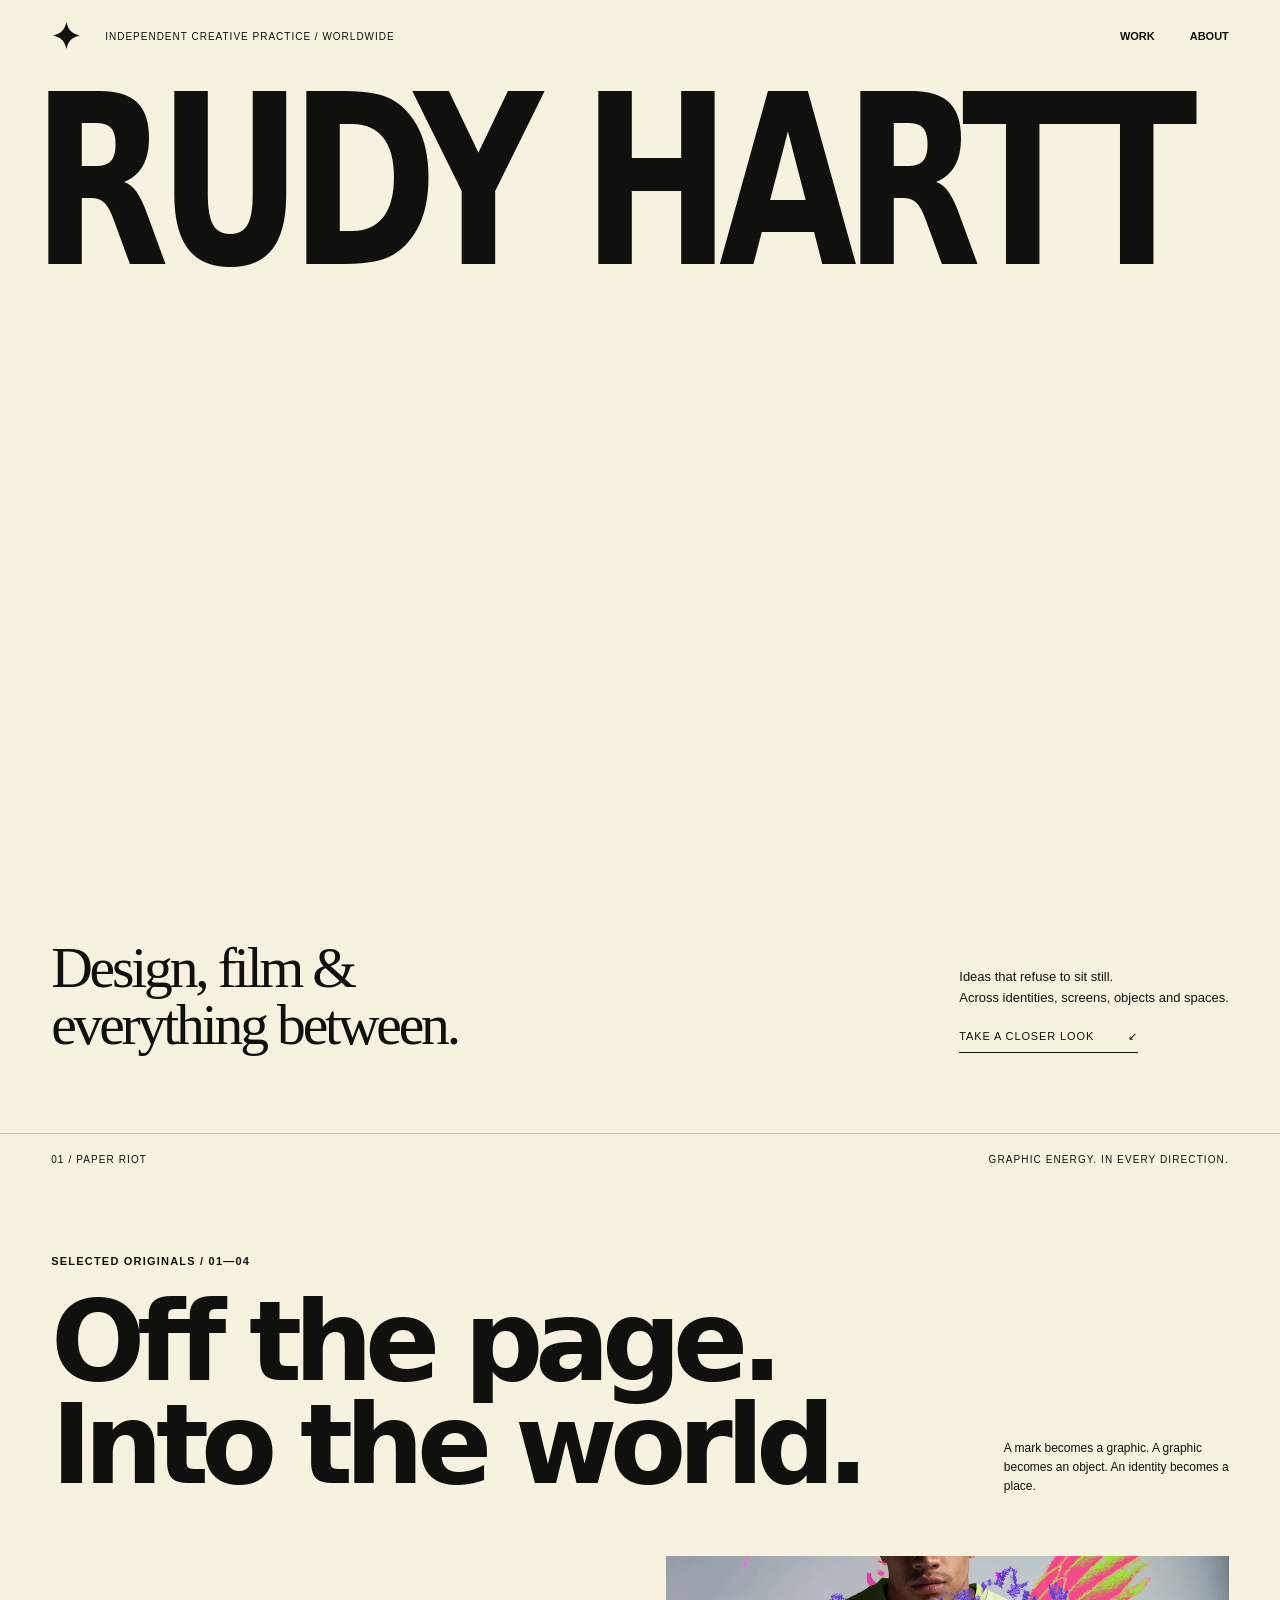
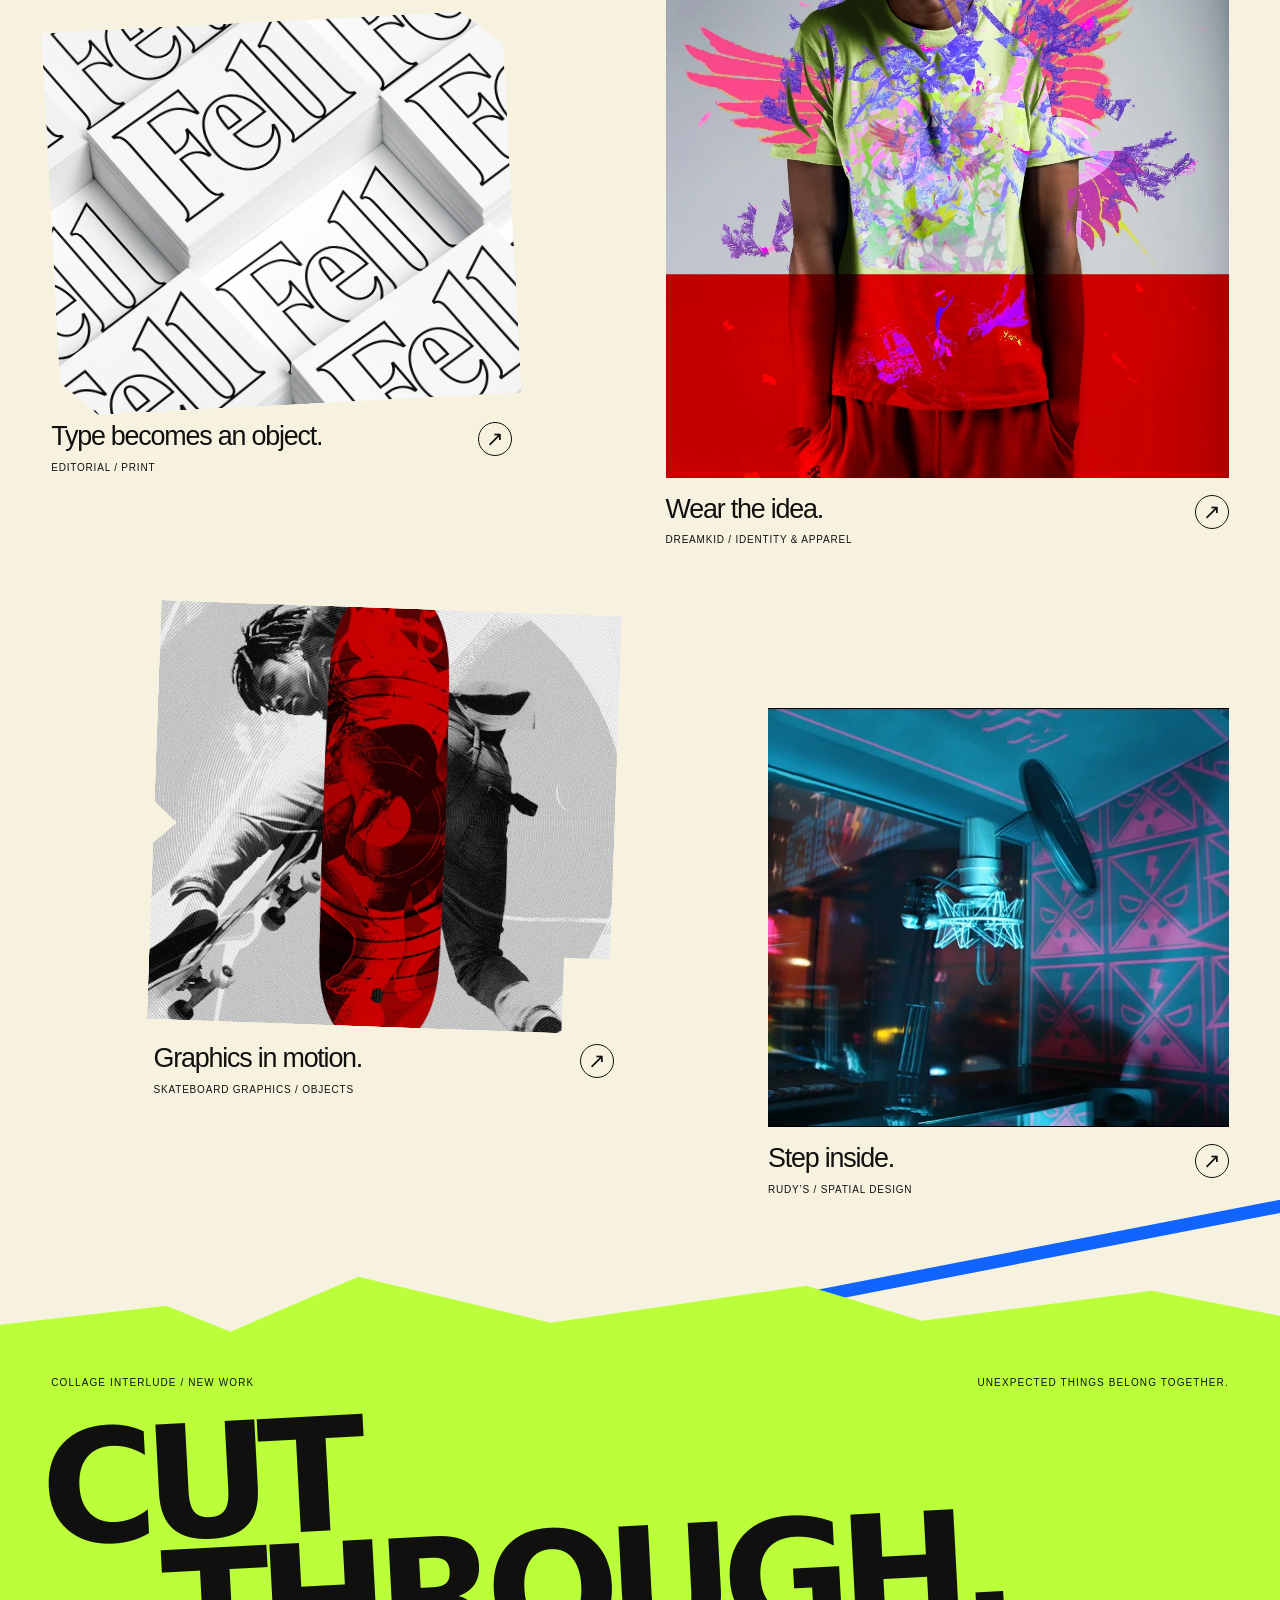
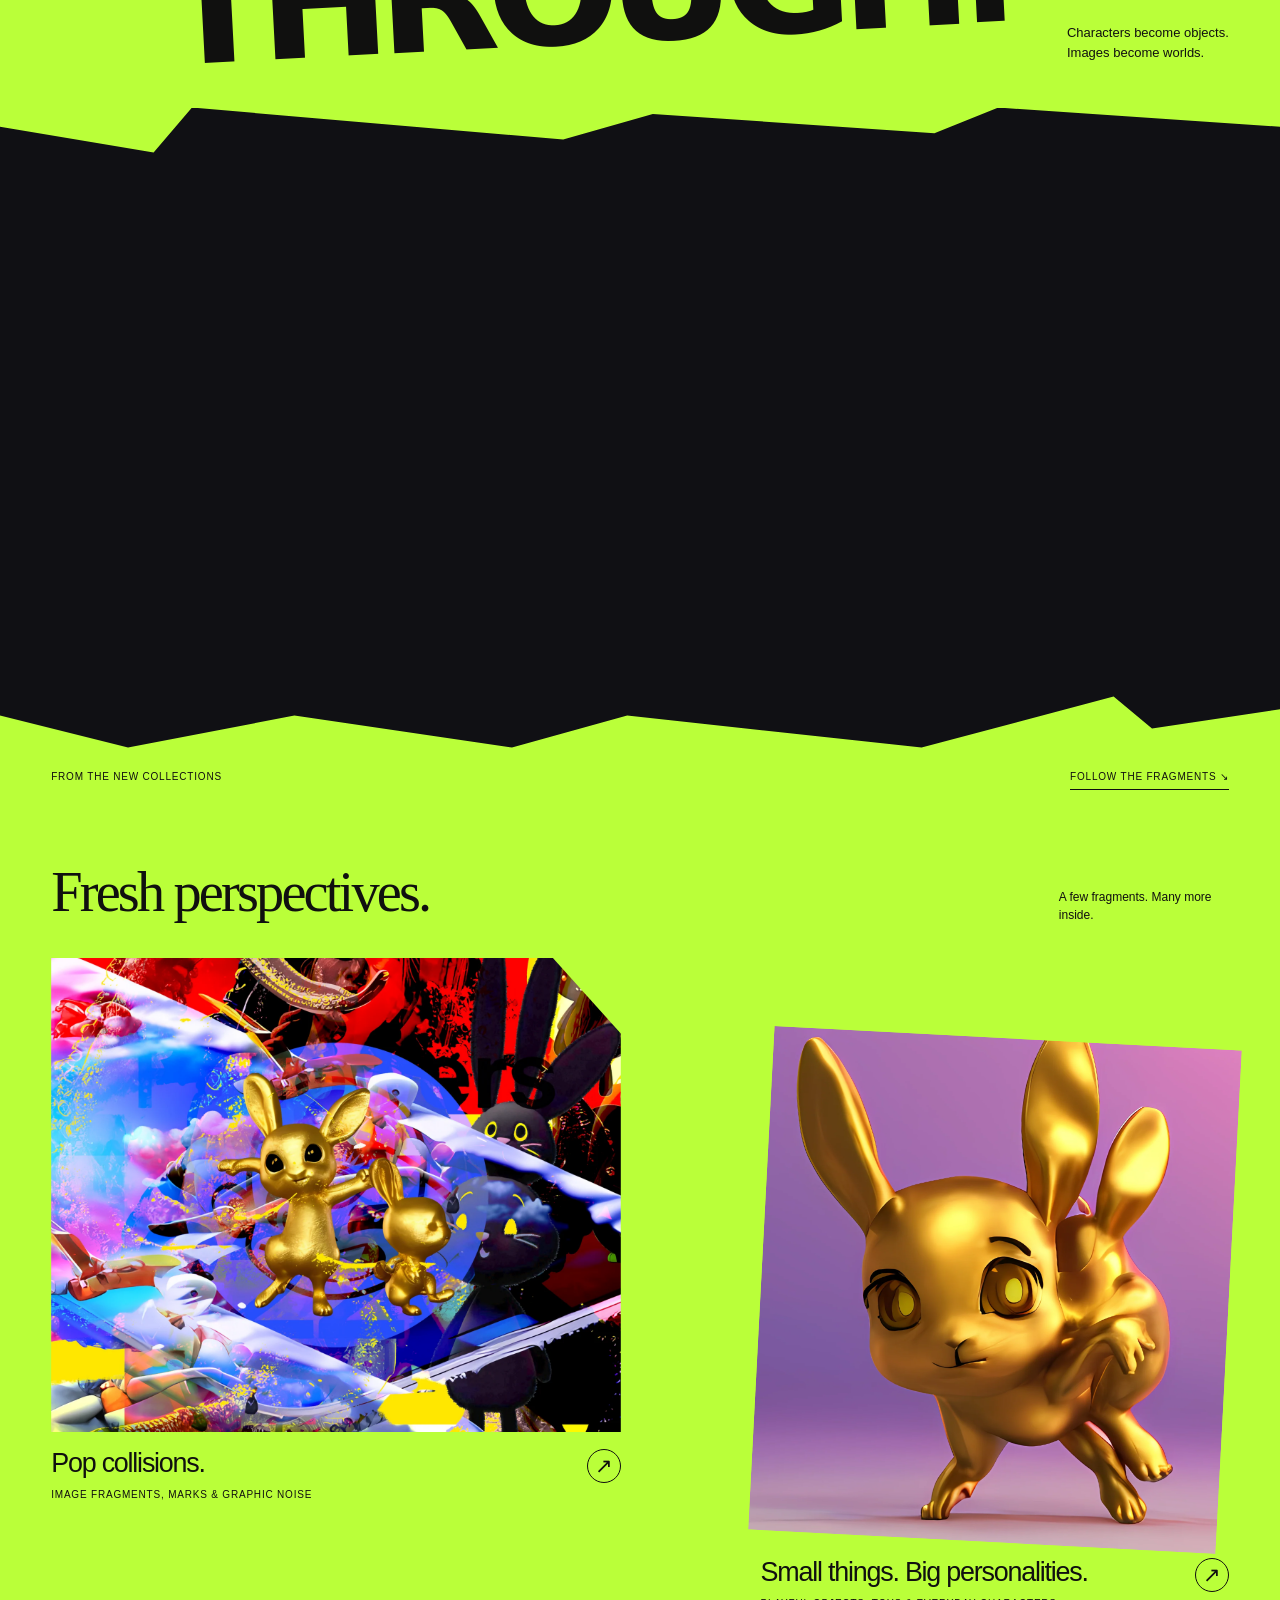
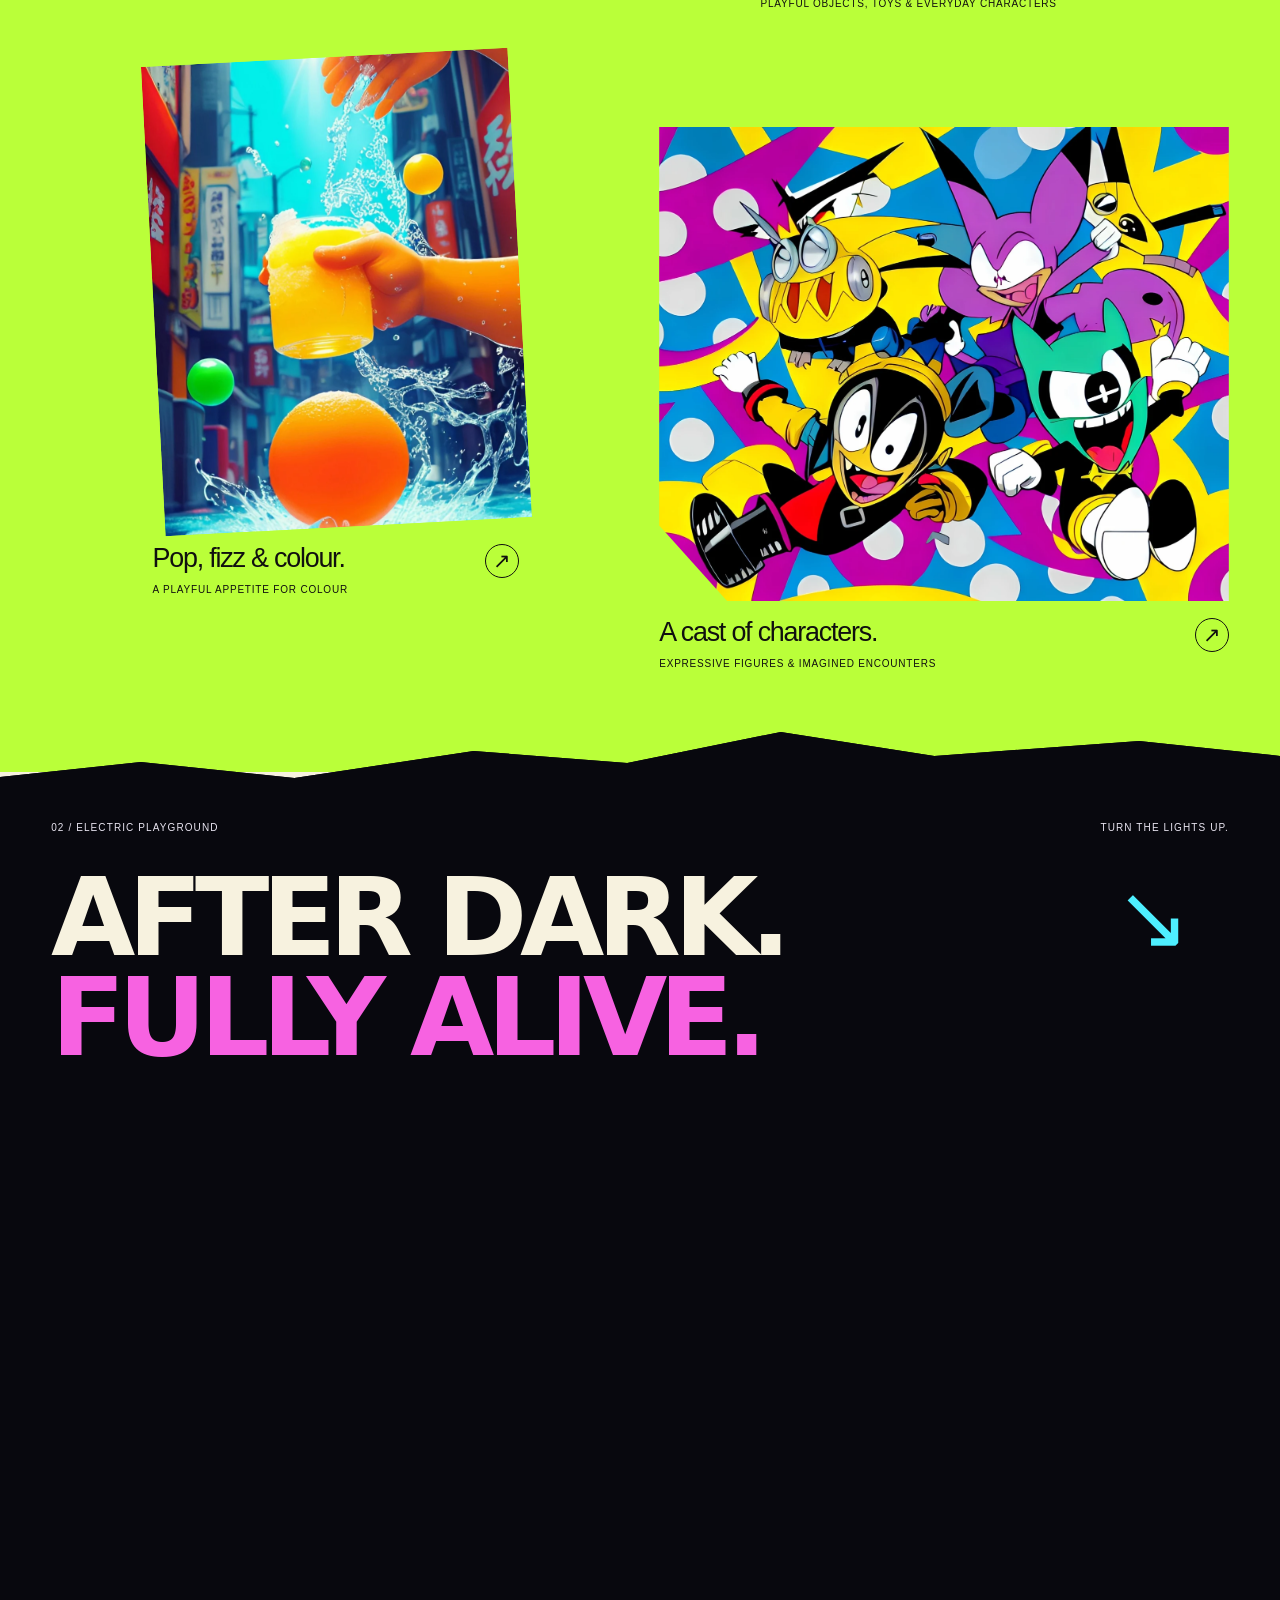
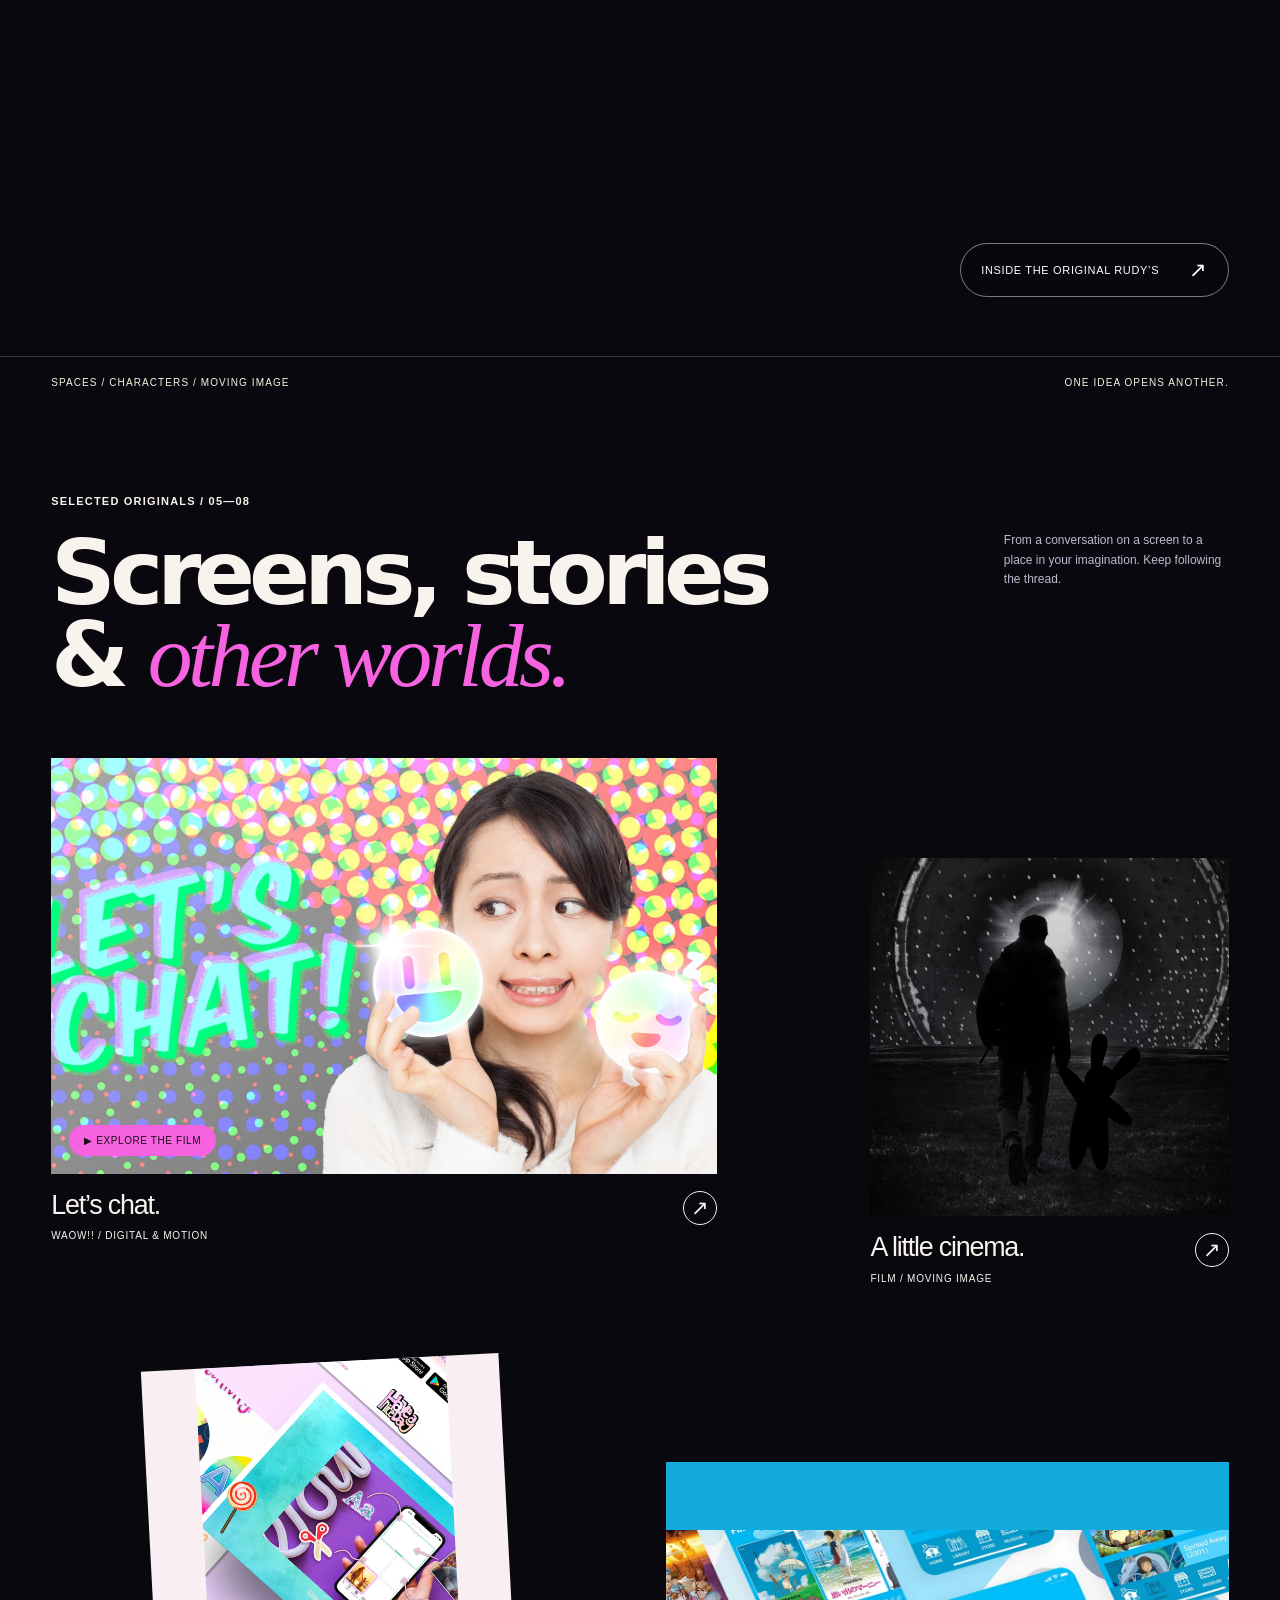
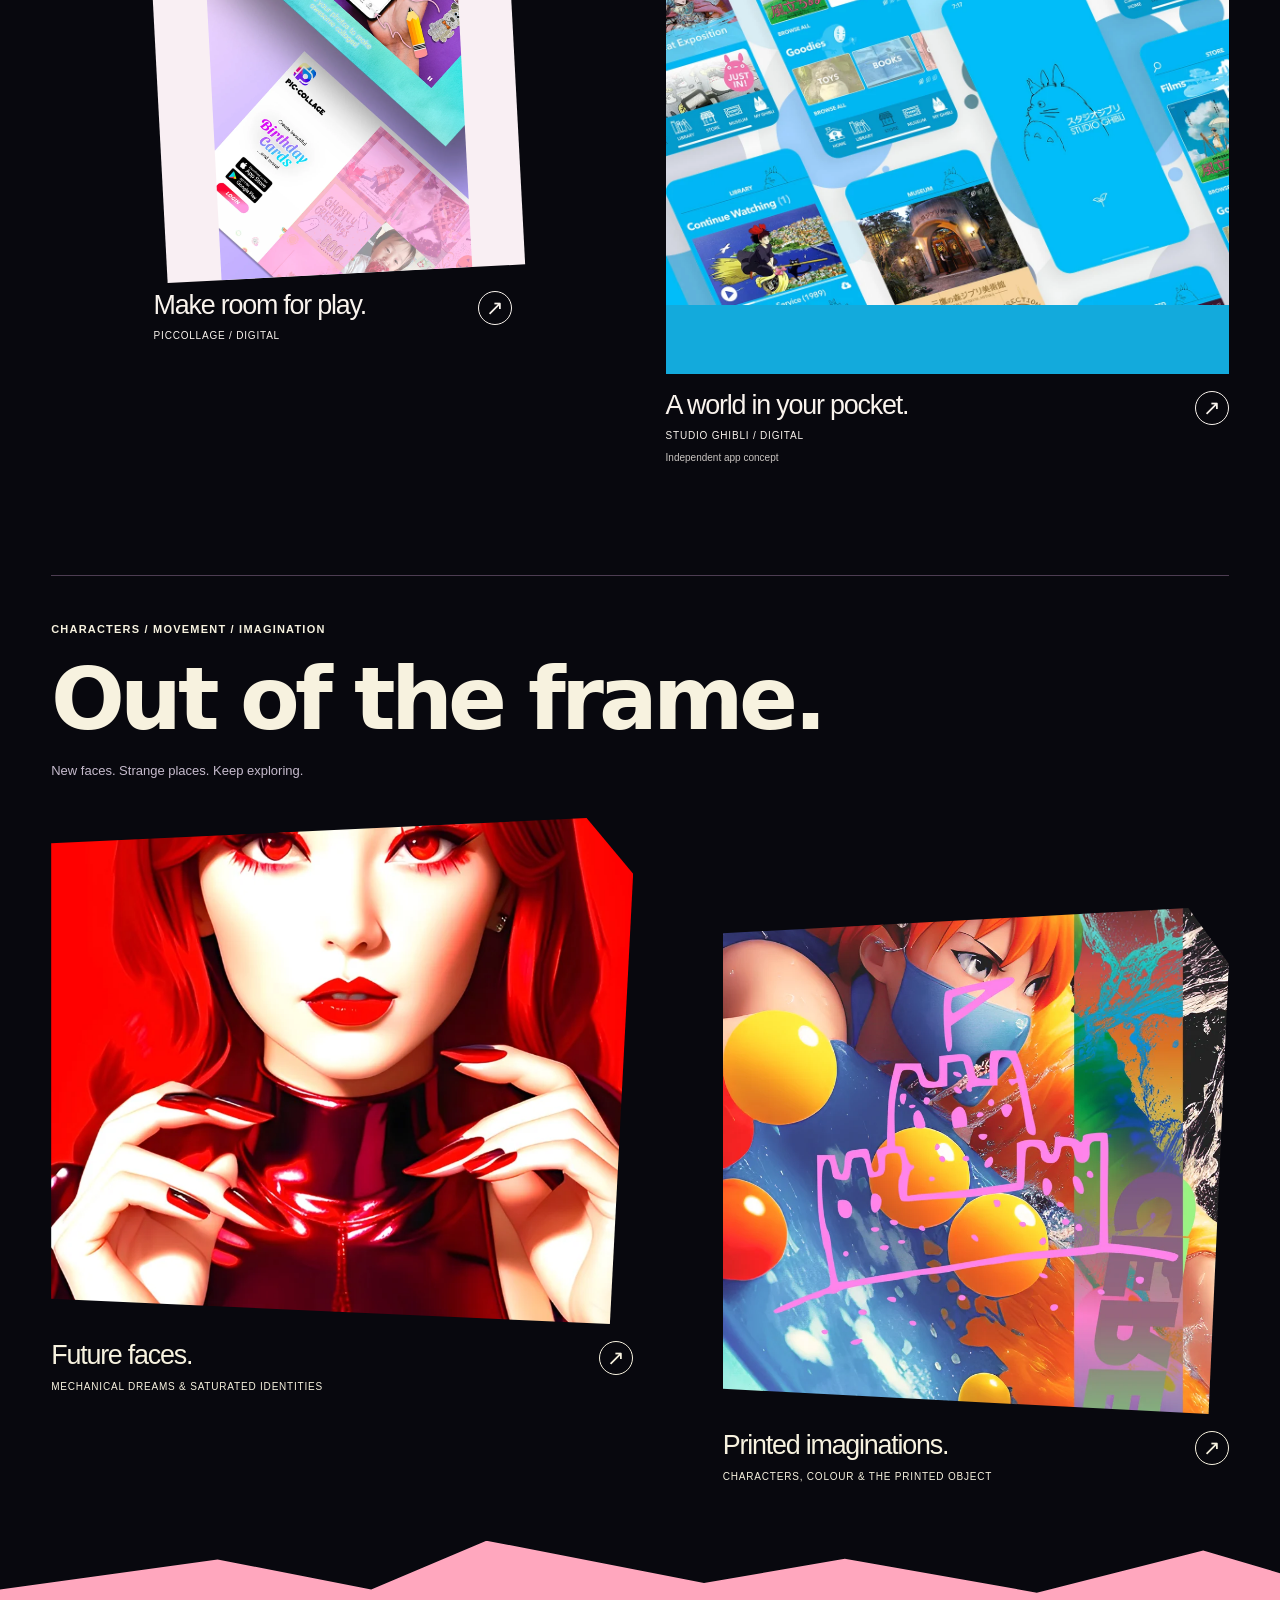
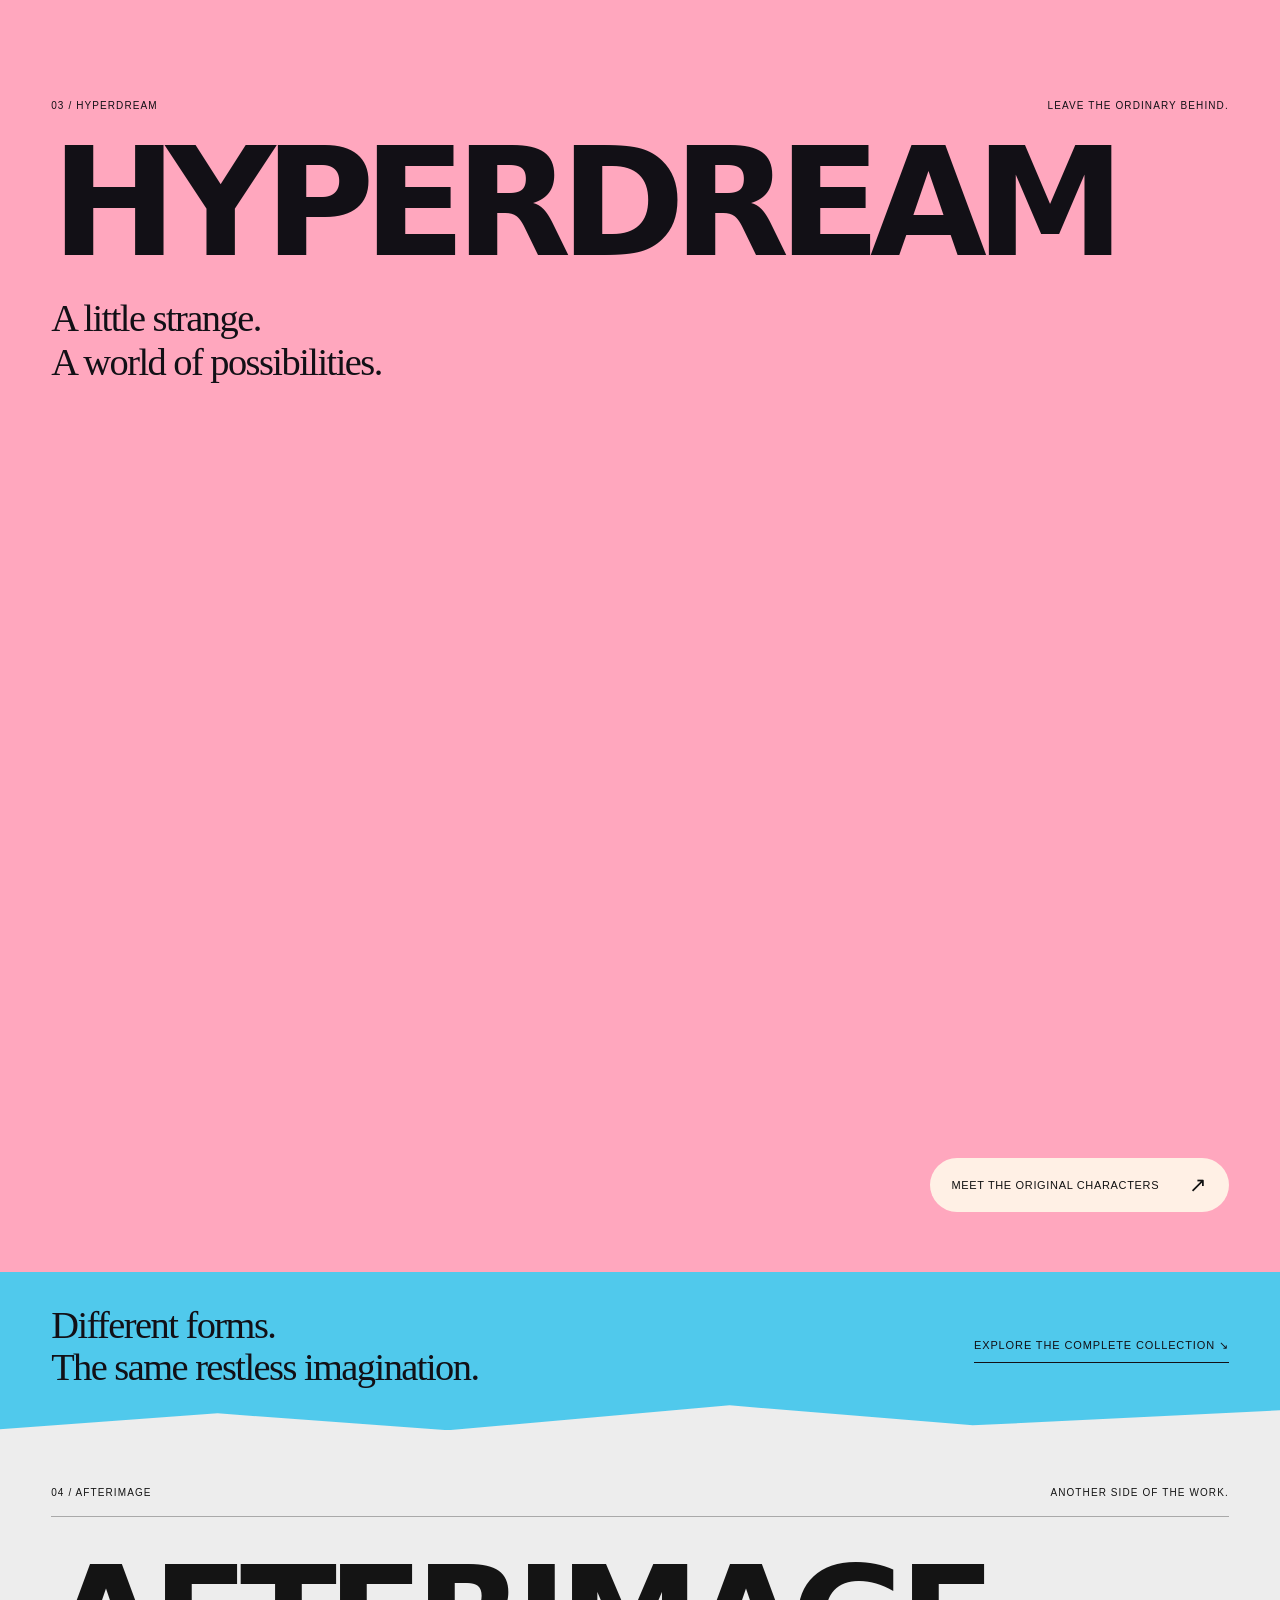
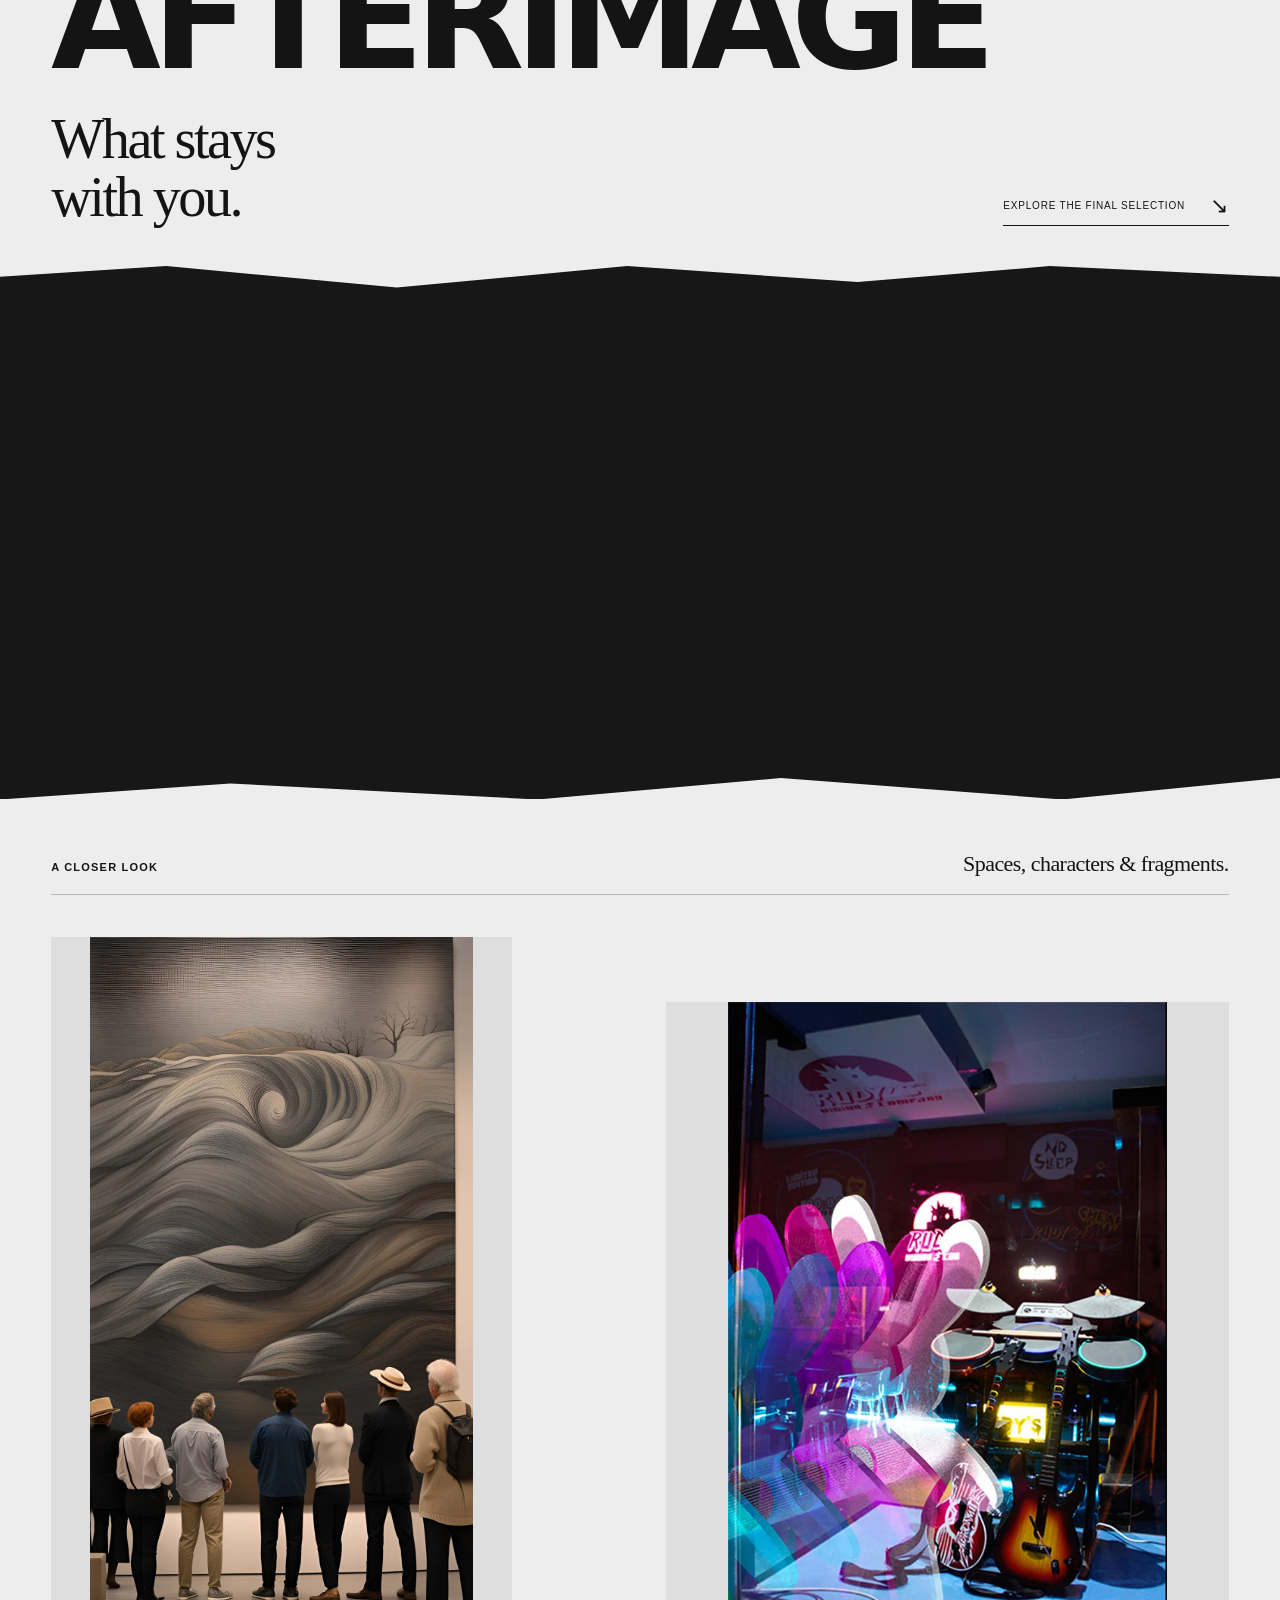
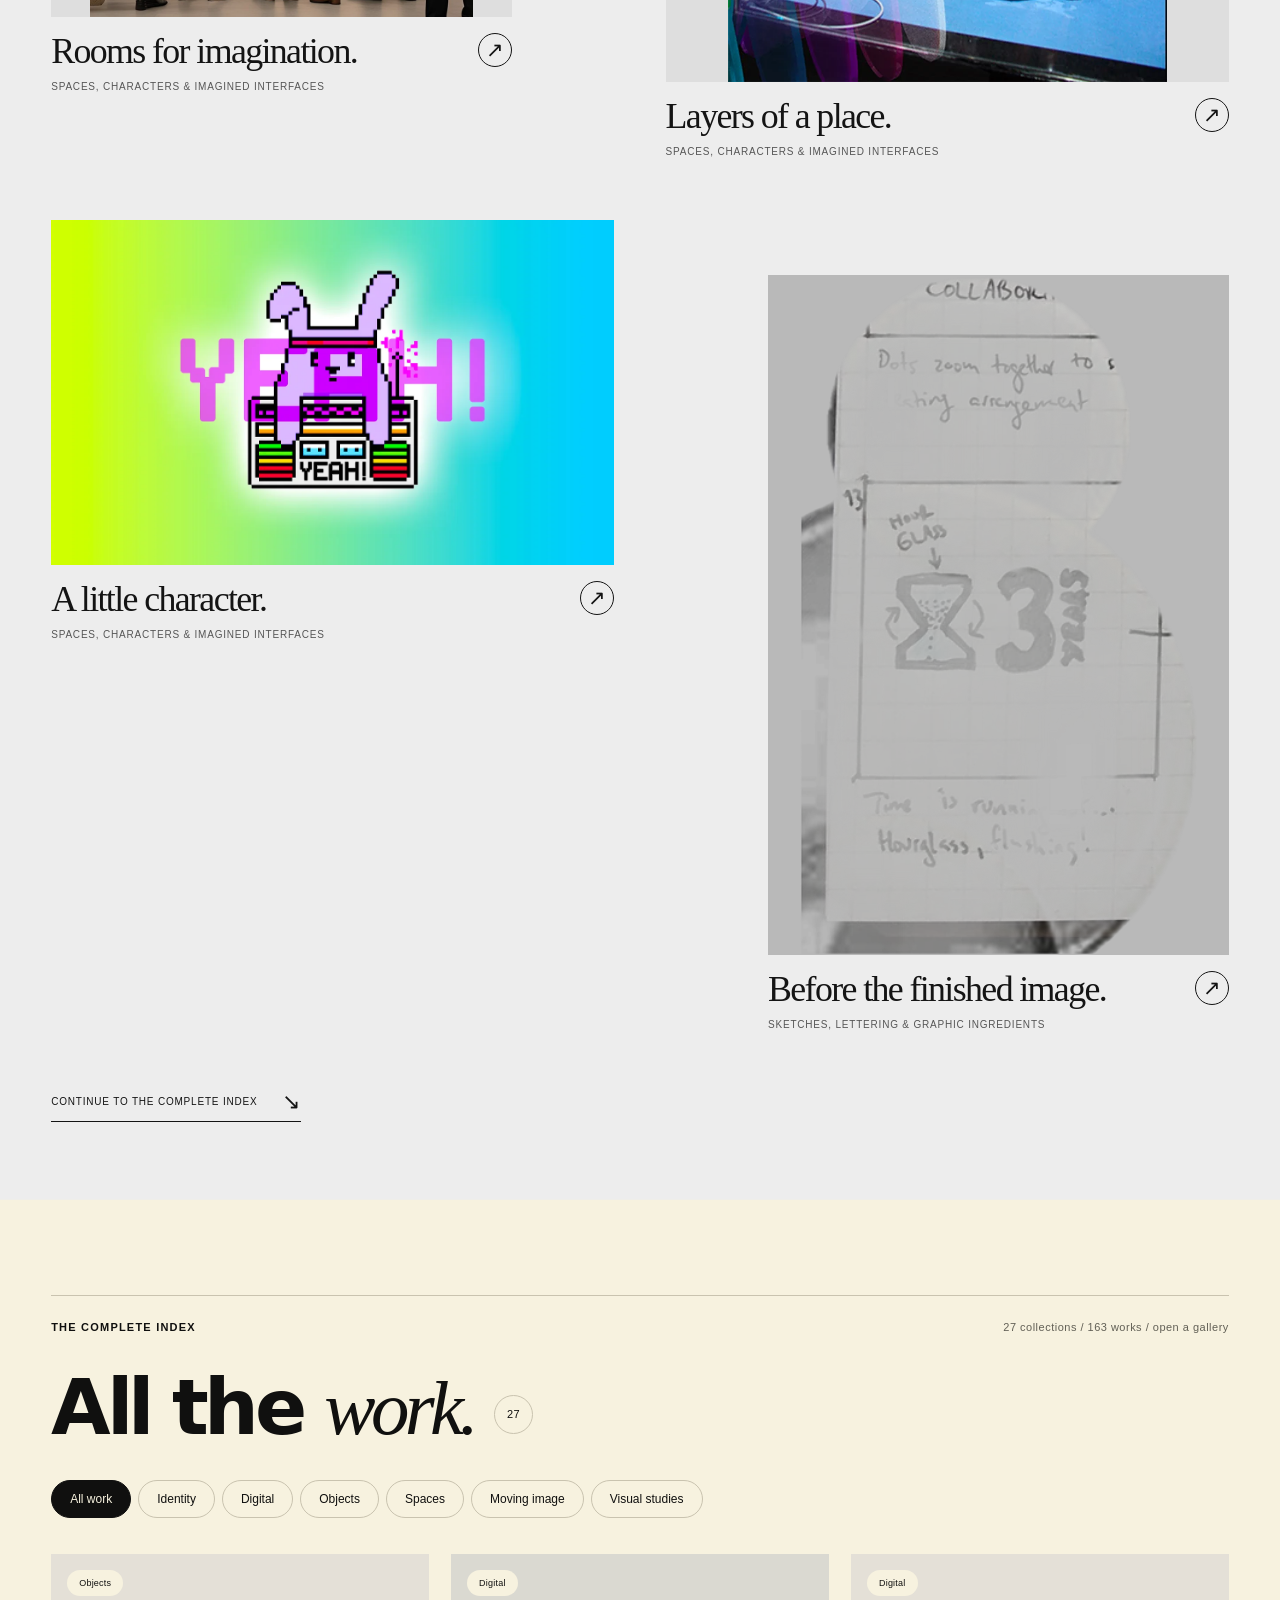
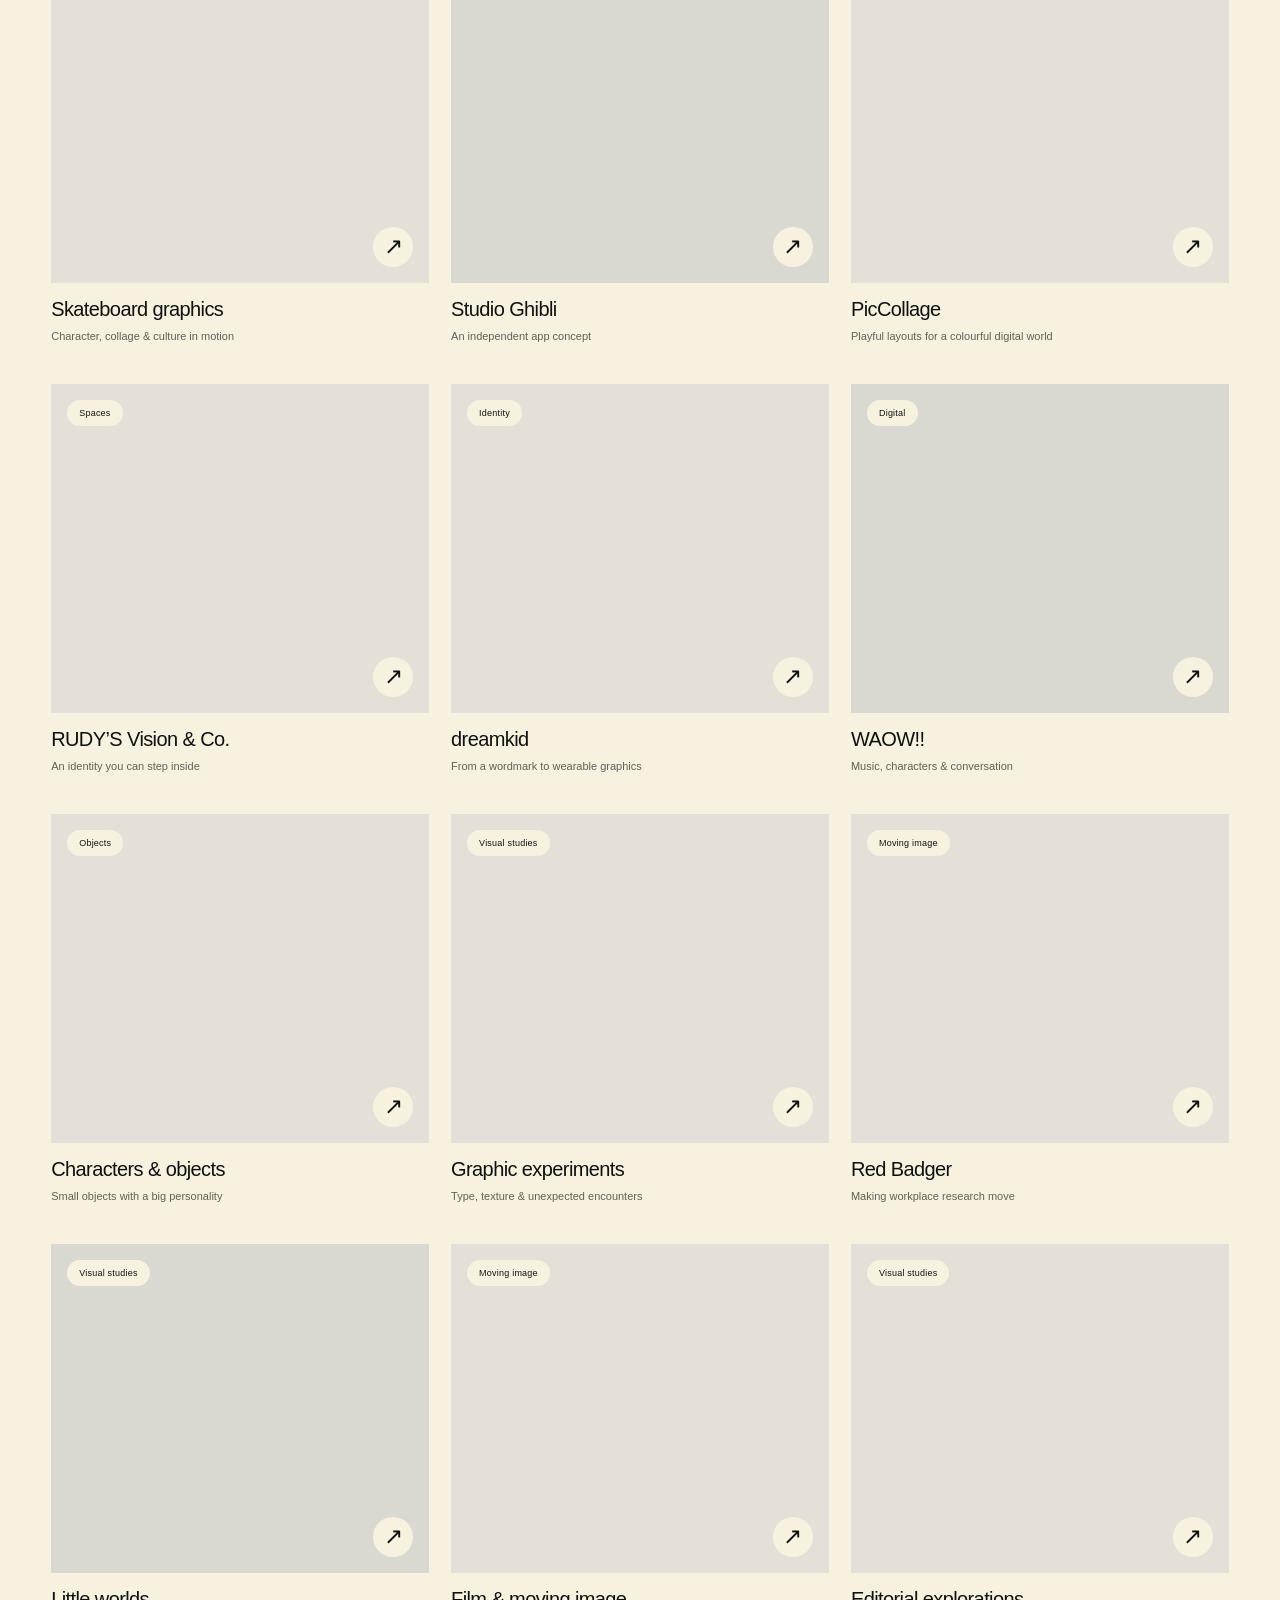
==== index.html @ 1747969b "Show four new LOVE images when the featured gallery opens Replace the three cropped gallery images w" ====
<!doctype html>
<html lang="en">
<head>
  <meta charset="utf-8">
  <meta name="viewport" content="width=device-width, initial-scale=1">
  <meta name="theme-color" content="#f7f2df">
  <meta name="description" content="Rudy Hartt is a multidisciplinary designer and filmmaker working worldwide. Explore selected work across identity, digital experiences, objects, spaces and moving image.">
  <meta property="og:type" content="website">
  <meta property="og:title" content="Rudy Hartt — Design, film & everything between">
  <meta property="og:description" content="A portfolio of identities, digital experiences, objects, spaces and moving image.">
  <meta property="og:image" content="https://rudyhartt.github.io/portfolio/assets/world-paper.webp">
  <meta property="og:url" content="https://rudyhartt.github.io/portfolio/">
  <meta name="twitter:card" content="summary_large_image">
  <link rel="canonical" href="https://rudyhartt.github.io/portfolio/">
  <title>Rudy Hartt — Design, film & everything between</title>
  <link rel="icon" href="favicon.svg" type="image/svg+xml">
  <link rel="stylesheet" href="style.css">
  <link rel="stylesheet" href="immersive.css">
  <link rel="stylesheet" href="cut-through.css">
  <link rel="stylesheet" href="afterimage.css">
  <link rel="stylesheet" href="love.css">
  <link rel="stylesheet" href="love-gallery.css">
  <link rel="preload" href="assets/display.woff" as="font" type="font/woff" crossorigin>
  <script defer src="projects.js"></script>
  <script defer src="pool-projects.js"></script>
  <script defer src="artist-projects.js"></script>
  <script defer src="love-project.js?v=2"></script>
  <script defer src="app.js?v=5"></script>
</head>
<body>
  <a class="skip" href="#work">Skip to work</a>
  <div class="reading-line" aria-hidden="true"></div>
  <header class="site-header">
    <a class="monogram" href="#top" aria-label="Home">✦</a>
    <span class="header-note">Independent creative practice / Worldwide</span>
    <nav aria-label="Main navigation"><a href="#work">Work</a><a href="#about">About</a></nav>
  </header>
  <main id="top">
    <section class="paper-world" id="paper-riot" aria-labelledby="hero-title">
      <h1 class="masthead" id="hero-title">RUDY HARTT</h1>
      <div class="paper-art"><picture><source media="(max-width: 600px)" srcset="assets/world-paper-small.webp"><img src="assets/world-paper.webp" width="1536" height="1024" alt="Paper Riot: a twisting graphic ribbon weaves through a scarlet portrait, electric-blue print and a pink sculptural head" fetchpriority="high" decoding="async"></picture></div>
      <div class="paper-intro"><h2>Design, film &amp;<br>everything between.</h2><div class="intro-aside"><p>Ideas that refuse to sit still.<br>Across identities, screens, objects and spaces.</p><a href="#work">Take a closer look <span>↙</span></a></div></div>
      <div class="chapter-label world-caption"><span>01 / Paper Riot</span><span>Graphic energy. In every direction.</span></div>
    </section>
    <section class="interlude off-page" id="work" aria-labelledby="off-page-title">
      <div class="interlude-heading"><div><p class="eyebrow">SELECTED ORIGINALS / 01—04</p><h2 id="off-page-title">Off the page.<br>Into the world.</h2></div><p class="section-aside">A mark becomes a graphic. A graphic becomes an object. An identity becomes a place.</p></div>
      <div class="feature-grid"><a class="feature feature-editorial reveal" href="#project/editorial" aria-label="View Editorial explorations"><figure><div class="feature-art"><img src="assets/teaser-4d-1.webp" width="1240" height="815" alt="Stacks of paper with large outlined Fell typography" loading="lazy" decoding="async"></div><figcaption><div><h3>Type becomes an object.</h3><p>Editorial / Print</p></div><span class="feature-arrow" aria-hidden="true">↗</span></figcaption></figure></a><a class="feature feature-wear reveal" href="#project/dreamkid" aria-label="View dreamkid"><figure><div class="feature-art"><img src="assets/1R-9.webp" width="1080" height="1080" alt="dreamkid T-shirt with an expressive graphic print" loading="lazy" decoding="async"></div><figcaption><div><h3>Wear the idea.</h3><p>dreamkid / Identity & apparel</p></div><span class="feature-arrow" aria-hidden="true">↗</span></figcaption></figure></a><a class="feature feature-skate reveal" href="#project/skateboard-graphics" aria-label="View Skateboard graphics"><figure><div class="feature-art"><img src="assets/3s-8.webp" width="1080" height="1080" alt="Red illustrated skateboard deck over a monochrome action photograph" loading="lazy" decoding="async"></div><figcaption><div><h3>Graphics in motion.</h3><p>Skateboard graphics / Objects</p></div><span class="feature-arrow" aria-hidden="true">↗</span></figcaption></figure></a><a class="feature feature-space reveal" href="#project/rudys" aria-label="View RUDY’S Vision &amp; Co."><figure><div class="feature-art"><img src="assets/3z-14.webp" width="960" height="739" alt="Cyan and magenta recording booth in the RUDY’S retail and studio concept" loading="lazy" decoding="async"></div><figcaption><div><h3>Step inside.</h3><p>RUDY’S / Spatial design</p></div><span class="feature-arrow" aria-hidden="true">↗</span></figcaption></figure></a></div>
    </section>
    <section class="cut-world" id="cut-through" aria-labelledby="cut-title">
      <div class="cut-heading"><div class="world-caption"><span>COLLAGE INTERLUDE / NEW WORK</span><span>Unexpected things belong together.</span></div><h2 id="cut-title">CUT<br><span>THROUGH.</span></h2><p>Characters become objects.<br>Images become worlds.</p></div>
      <div class="cut-panorama"><picture><source media="(max-width: 600px)" srcset="assets/world-cut-through-small.webp"><img src="assets/world-cut-through.webp" width="1774" height="887" alt="Golden and black rabbit sculptures, an orange-haired masked portrait, a red glass heart and a smiling cup woven through torn ivory paper and neon ribbons" loading="lazy" decoding="async"></picture></div>
      <div class="cut-foot"><span>FROM THE NEW COLLECTIONS</span><a href="#new-work">Follow the fragments ↘</a></div>
      <div class="new-work" id="new-work"><div class="new-work-heading"><h3>Fresh perspectives.</h3><p>A few fragments. Many more inside.</p></div><div class="new-work-grid" id="new-work-grid"></div></div>
    </section>
    <section class="electric-world" id="electric-playground" aria-labelledby="electric-title">
      <div class="night-entry"><div class="world-caption"><span>02 / Electric Playground</span><span>Turn the lights up.</span></div><h2 id="electric-title">After dark.<br><em>Fully alive.</em></h2><span class="line-arrow" aria-hidden="true">↘</span></div>
      <div class="world-panorama"><picture><source media="(max-width: 600px)" srcset="assets/world-electric-small.webp"><img src="assets/world-electric.webp" width="1536" height="1024" alt="Electric Playground: a neon architectural world with cyan pop characters, a glass pixel rabbit, recording booth and black astronaut bunny" loading="lazy" decoding="async"></picture><a class="panorama-link" href="#project/rudys">Inside the original RUDY’S <span>↗</span></a></div>
      <div class="chapter-label world-caption"><span>Spaces / Characters / Moving image</span><span>One idea opens another.</span></div>
    </section>
    <section class="interlude neon-interlude" aria-labelledby="screen-title">
      <div class="interlude-heading"><div><p class="eyebrow">SELECTED ORIGINALS / 05—08</p><h2 id="screen-title">Screens, stories<br>&amp; <em>other worlds.</em></h2></div><p class="section-aside">From a conversation on a screen to a place in your imagination. Keep following the thread.</p></div>
      <div class="feature-grid"><a class="feature feature-waow reveal" href="#project/waow" aria-label="View WAOW!!"><figure><div class="feature-art"><img src="assets/38-1.webp" width="1800" height="1013" alt="WAOW campaign with a smiling woman and colourful chat icons" loading="lazy" decoding="async"><span class="play-stamp">▶ EXPLORE THE FILM</span></div><figcaption><div><h3>Let’s chat.</h3><p>WAOW!! / Digital & motion</p></div><span class="feature-arrow" aria-hidden="true">↗</span></figcaption></figure></a><a class="feature feature-film reveal" href="#project/film" aria-label="View Film &amp; moving image"><figure><div class="feature-art"><img src="assets/3U-3.webp" width="1080" height="1080" alt="Silhouetted figure and rabbit in a cinematic landscape" loading="lazy" decoding="async"></div><figcaption><div><h3>A little cinema.</h3><p>Film / Moving image</p></div><span class="feature-arrow" aria-hidden="true">↗</span></figcaption></figure></a><a class="feature feature-piccollage reveal" href="#project/piccollage" aria-label="View PicCollage"><figure><div class="feature-art"><img src="assets/2s-9.webp" width="883" height="1800" alt="Colourful PicCollage website design presentation" loading="lazy" decoding="async"></div><figcaption><div><h3>Make room for play.</h3><p>PicCollage / Digital</p></div><span class="feature-arrow" aria-hidden="true">↗</span></figcaption></figure></a><a class="feature feature-ghibli reveal" href="#project/ghibli" aria-label="View Studio Ghibli"><figure><div class="feature-art"><img src="assets/2i-1.webp" width="1200" height="800" alt="Cyan Studio Ghibli app interface concept" loading="lazy" decoding="async"></div><figcaption><div><h3>A world in your pocket.</h3><p>Studio Ghibli / Digital</p><span class="feature-note">Independent app concept</span></div><span class="feature-arrow" aria-hidden="true">↗</span></figcaption></figure></a></div>
    </section>
    <section class="new-motions" aria-labelledby="new-motions-title"><div class="new-motions-heading"><p class="eyebrow">CHARACTERS / MOVEMENT / IMAGINATION</p><h2 id="new-motions-title">Out of the frame.</h2><p>New faces. Strange places. Keep exploring.</p></div><div class="new-motion-grid" id="new-motion-grid"></div></section>
    <section class="hyper-world" id="hyperdream" aria-labelledby="hyper-title">
      <div class="hyper-heading"><div class="world-caption"><span>03 / Hyperdream</span><span>Leave the ordinary behind.</span></div><h2 id="hyper-title">HYPERDREAM</h2><p class="dream-copy">A little strange.<br>A world of possibilities.</p></div>
      <div class="world-panorama"><picture><source media="(max-width: 600px)" srcset="assets/world-hyperdream-small.webp"><img src="assets/world-hyperdream.webp" width="1536" height="1024" alt="Hyperdream: a smiling mug becomes architecture amid pink clouds, cyan interface ribbons, a green creature, a rocket and cascading pools" loading="lazy" decoding="async"></picture><a class="panorama-link" href="#project/characters">Meet the original characters <span>↗</span></a></div>
      <div class="dream-outro"><p>Different forms.<br>The same restless imagination.</p><a href="#archive">Explore the complete collection ↘</a></div>
    </section>
    <section class="afterimage-world" id="afterimage" aria-labelledby="afterimage-title">
      <div class="afterimage-heading">
        <div class="world-caption"><span>04 / Afterimage</span><span>Another side of the work.</span></div>
        <h2 id="afterimage-title">AFTERIMAGE</h2>
        <div class="afterimage-intro"><p>What stays<br>with you.</p><a href="#artist-selection">Explore the final selection <span aria-hidden="true">↘</span></a></div>
      </div>
      <div class="afterimage-panorama"><picture><source media="(max-width: 600px)" srcset="assets/world-afterimage-small.webp"><img src="assets/world-afterimage.webp" width="1942" height="809" alt="Grayscale collage of a sculptural profile, flowing silver forms, rabbit silhouettes and an expressive eye among floating fragments" loading="lazy" decoding="async"></picture></div>
      <div class="afterimage-selection" id="artist-selection">
        <div class="afterimage-selection-heading"><p class="eyebrow">A CLOSER LOOK</p><p>Spaces, characters &amp; fragments.</p></div>
        <div class="artist-feature-grid" id="artist-feature-grid"></div>
        <a class="afterimage-index-link" href="#archive">Continue to the complete index <span aria-hidden="true">↘</span></a>
      </div>
    </section>
    <section class="work-section" id="archive" aria-labelledby="work-title">
      <div class="section-top"><p class="eyebrow">THE COMPLETE INDEX</p><span class="small-note" id="archive-summary">Projects, experiments &amp; moving image / open a gallery</span></div>
      <div class="work-heading"><h2 id="work-title">All the <em>work.</em></h2><span class="work-count" id="total-count"></span></div>
      <div class="filters" aria-label="Filter projects"></div>
      <p class="sr-only" id="filter-status" aria-live="polite"></p>
      <div class="project-grid" id="project-grid"></div>
      <noscript><p>Please enable JavaScript to browse the project galleries. You can still view the <a href="assets/2X-5.webp">skateboard graphics</a>, <a href="assets/2i-1.webp">digital design</a>, and <a href="assets/3z-8.webp">spatial design</a>.</p></noscript>
    </section>
    <section class="love-section" id="love" aria-labelledby="love-title">
      <div class="love-heading">
        <div><p class="eyebrow">SELECTED PROJECT / SYMB10</p><h2 id="love-title">LOVE</h2></div>
        <div class="love-intro"><p>A companion with a story.</p><span>Character, objects &amp; imagined futures.</span></div>
      </div>
      <div class="love-shots">
        <a class="love-shot" href="#project/love" aria-label="Explore LOVE: Presence"><figure>
          <span class="love-shot-image" style="--shot-ratio:592 / 584;--shot-width:259.459459%;--shot-left:-7.432432%;--shot-top:-50.684932%"><img src="assets/love/approved-study.webp" width="1536" height="1024" alt="Close portrait of LOVE with wavy pink hair and an ivory blouse against a pale pink studio backdrop" loading="lazy" decoding="async"></span>
          <figcaption>01 / Presence</figcaption>
        </figure></a>
        <a class="love-shot" href="#project/love" aria-label="Explore LOVE: Objects"><figure>
          <span class="love-shot-image" style="--shot-ratio:432 / 584;--shot-width:355.555556%;--shot-left:-150%;--shot-top:-50.684932%"><img src="assets/love/approved-study.webp" width="1536" height="1024" alt="Graphite and ivory LOVE charger concept with vermilion accents, travel case and accessories on pink" loading="lazy" decoding="async"></span>
          <figcaption>02 / Objects</figcaption>
        </figure></a>
        <a class="love-shot" href="#project/love" aria-label="Explore LOVE: Character"><figure>
          <span class="love-shot-image" style="--shot-ratio:400 / 584;--shot-width:384%;--shot-left:-273%;--shot-top:-50.684932%"><img src="assets/love/approved-study.webp" width="1536" height="1024" alt="LOVE seated on a blush-pink seat in an ivory blouse, dark tailored trousers and white trainers" loading="lazy" decoding="async"></span>
          <figcaption>03 / Character</figcaption>
        </figure></a>
      </div>
      <div class="love-bottom"><p>LOVE — Product concept studies</p><a href="#project/love">Explore LOVE <span aria-hidden="true">↗</span></a></div>
    </section>
    <section class="about-section" id="about" aria-labelledby="about-title">
      <div class="section-top"><p class="eyebrow">THE PERSON BEHIND THE WORK</p><span class="small-note">Curiosity is the common thread.</span></div>
      <div class="about-grid"><div class="portrait-wrap"><img src="assets/portrait.webp" alt="Portrait of Rudy Hartt" width="1000" height="1333" loading="lazy"><span>WORLDWIDE</span></div><div class="about-copy"><h2 id="about-title">One practice.<br><em>Many possibilities.</em></h2><p class="about-lead">I’m Rudy, a multidisciplinary designer and filmmaker working across visual identity, digital experiences, merchandise and moving image.</p><p>My work connects graphic design with a love of character, cinema and the unexpected. I’m interested in how an idea changes as it moves between a screen, an object and a physical space.</p><p>My background includes design studies at Central Saint Martins, film studies at London College of Communication, a residency at the Victoria and Albert Museum, and creating the RUDY’S retail and recording studio concept in Prague.</p><a class="text-link" href="#archive">Explore all the work <span>↗</span></a></div></div>
      <div class="practice-grid"><div><span class="eyebrow">DESIGN</span><p>Brand identities<br>Digital & interface design<br>Print & publications<br>Merchandise & packaging</p></div><div><span class="eyebrow">MOVING IMAGE</span><p>Filmmaking & editing<br>Animation & motion<br>Sound design<br>Visual storytelling</p></div><div><span class="eyebrow">SELECTED EXPERIENCE</span><p>V&A · Artist in residence<br>Hartt Olivier · Graphic & digital design<br>RUDY’S · Founder & lead designer<br>Independent filmmaking</p></div></div>
    </section>
    <section class="contact-section" id="closing" aria-labelledby="closing-title"><p class="eyebrow">KEEP EXPLORING</p><h2 id="closing-title">Thank you<br><em>for looking.</em><span class="contact-star" aria-hidden="true">✳</span></h2><div class="contact-bottom"><p>Design, film &amp;<br>everything between.</p><a href="#work">Back to the work <span>↗</span></a></div></section>
  </main>
  <footer><a class="monogram" href="#top" aria-label="Back to top">✦</a><span>© <span id="year">2026</span> Rudy Hartt. All rights reserved.</span><a href="#top">Back to top ↑</a></footer>
  <dialog class="project-dialog" id="project-dialog" aria-labelledby="detail-title"><div class="detail-toolbar"><span class="eyebrow">PROJECT VIEW</span><button class="close-button" id="close-project" aria-label="Close project">Close <span>×</span></button></div><div id="project-content"></div><div class="project-pagination"><button id="previous-project">← Previous project</button><button id="next-project">Next project →</button></div></dialog>
  <dialog class="lightbox" id="lightbox" aria-label="Enlarged artwork"><button class="lightbox-close" aria-label="Close enlarged artwork">Close ×</button><button class="lightbox-prev" aria-label="Previous artwork">←</button><figure><div id="lightbox-crop" hidden></div><img id="lightbox-image" alt=""><figcaption id="lightbox-caption"></figcaption></figure><button class="lightbox-next" aria-label="Next artwork">→</button></dialog>
</body>
</html>
---- style.css ----
@charset "UTF-8";
:root{--paper:#f3f1eb;--ink:#242420;--muted:#6b6a64;--line:#c9c7be;--accent:#d7f266;--gutter:clamp(20px,4.2vw,72px)}
*{box-sizing:border-box}html{scroll-behavior:smooth;scroll-padding-top:28px}body{margin:0;background:var(--paper);color:var(--ink);font-family:Arial,Helvetica,sans-serif;-webkit-font-smoothing:antialiased}body.modal-open{overflow:hidden}button,a{-webkit-tap-highlight-color:transparent}button,input{font:inherit}button,a{touch-action:manipulation}a{color:inherit;text-decoration:none}button{color:inherit}button:not(:disabled),a{cursor:pointer}button:disabled{opacity:.35;cursor:default}img{display:block;width:100%;height:auto}button:focus-visible,a:focus-visible{outline:3px solid #f15b37;outline-offset:5px}::selection{background:var(--accent);color:var(--ink)}h1,h2,h3,p{margin:0}em{font-family:Georgia,'Times New Roman',serif;font-weight:400}button{border:0;background:none}.eyebrow,.hero-eyebrow,.strip-caption,.small-note,.header-note,.work-count{font-size:11px;line-height:1.5;letter-spacing:.045em}.eyebrow{font-weight:600;letter-spacing:.11em}.site-header,footer{display:flex;align-items:center;justify-content:space-between;margin:0 var(--gutter)}.site-header{height:104px;border-bottom:1px solid var(--line);gap:40px}.monogram{font-size:30px;font-weight:900;letter-spacing:-2px;display:inline-flex;align-items:center;gap:3px}.spark{font-size:33px;font-weight:400;color:var(--ink)}.header-note{margin-right:auto;letter-spacing:0}.site-header nav{display:flex;align-items:center;gap:36px;font-size:13px}.site-header nav a{padding:12px 0}.site-header nav a:hover{box-shadow:0 1px currentColor}.site-header nav span{margin-left:8px}.hero,.work-section,.about-section,.contact-section{margin:0 var(--gutter)}.hero-eyebrow{display:flex;justify-content:space-between;margin-top:34px}.hero h1{font-size:clamp(70px,13.12vw,224px);line-height:1.12;letter-spacing:-.085em;font-weight:900;white-space:nowrap;position:relative;margin-left:-.055em;padding:5px 0 17px}.title-dot{font-size:clamp(16px,2vw,28px);letter-spacing:0;vertical-align:top;display:inline-block;padding-top:1.5em;margin-left:.25em}.hero-bottom{display:grid;grid-template-columns:1.3fr .9fr 70px;align-items:center;gap:40px;margin:0 0 42px}.hero-bottom>p{font-size:clamp(24px,3.1vw,46px);line-height:1.1;letter-spacing:-.035em}.hero-intro{max-width:320px;font-size:14px;line-height:1.6;color:#575750}.round-arrow{width:64px;height:64px;border:1px solid var(--ink);border-radius:50%;display:grid;place-items:center;font-size:35px;transition:background .2s,transform .2s}.round-arrow:hover{background:var(--accent);transform:rotate(-12deg)}.hero-strip{display:grid;grid-template-columns:1.45fr 1fr 1.1fr;gap:12px;height:clamp(250px,28vw,480px)}.hero-image{position:relative;overflow:hidden;background:#e7e4db}.hero-image img{height:100%;object-fit:cover;transition:transform .6s}.hero-image-one img{object-position:50% 40%}.hero-image-three img{object-position:47% center}.hero-image span{position:absolute;bottom:0;left:0;right:0;padding:35px 18px 16px;color:white;display:flex;justify-content:space-between;align-items:center;font-size:12px;background:linear-gradient(transparent,rgba(0,0,0,.65))}.hero-image span b{font-size:22px}.hero-image:hover img{transform:scale(1.035)}.strip-caption{display:flex;justify-content:space-between;margin-top:14px;color:var(--muted)}.work-section{padding:110px 0 100px}.section-top{display:flex;justify-content:space-between;gap:24px;padding-top:23px;border-top:1px solid var(--line)}.small-note{color:var(--muted)}.work-heading{display:flex;align-items:center;gap:20px;margin:35px 0 32px}h2{font-size:clamp(46px,6vw,88px);line-height:1;letter-spacing:-.06em;font-weight:500}.work-count{border:1px solid var(--line);border-radius:50%;width:39px;height:39px;display:grid;place-items:center;margin-top:10px}.filters{display:flex;flex-wrap:wrap;gap:7px;margin-bottom:36px}.filters button{padding:11px 18px;border:1px solid var(--line);border-radius:30px;font-size:12px;transition:background .15s,color .15s}.filters button:hover{border-color:var(--ink)}.filters button[aria-pressed=true]{background:var(--ink);color:var(--paper);border-color:var(--ink)}.project-grid{display:grid;grid-template-columns:repeat(2,minmax(0,1fr));gap:45px 22px}.project-card{min-width:0}.project-card[hidden]{display:none}.project-cover{background:#e4e0d7;overflow:hidden;aspect-ratio:1.23;position:relative}.project-cover img{height:100%;object-fit:cover;transition:transform .55s}.project-card:hover .project-cover img{transform:scale(1.035)}.project-card:nth-child(4n+2) .project-cover{background:#dad9d1}.project-category{position:absolute;top:16px;left:16px;border-radius:30px;background:var(--paper);padding:8px 12px;font-size:10px;letter-spacing:.025em}.project-open{position:absolute;bottom:16px;right:16px;display:grid;place-items:center;background:var(--paper);width:40px;height:40px;border-radius:50%;font-size:23px;transition:background .2s}.project-card:hover .project-open{background:var(--accent)}.project-info{display:flex;justify-content:space-between;gap:20px;margin-top:15px;align-items:baseline}.project-info h3{font-size:21px;font-weight:500;letter-spacing:-.03em}.project-info>span{font-size:10px;white-space:nowrap;color:var(--muted)}.project-subtitle{font-size:12px;margin-top:7px;color:var(--muted);line-height:1.5}.about-section{padding-bottom:100px}.about-grid{display:grid;grid-template-columns:.8fr 1.2fr;gap:9vw;align-items:center;margin-top:50px}.portrait-wrap{max-width:390px}.portrait-wrap img{filter:grayscale(1);aspect-ratio:4/5;object-fit:cover;object-position:center 35%}.portrait-wrap>span{display:block;font-size:10px;letter-spacing:.07em;margin-top:12px}.about-copy h2{font-size:clamp(40px,4.7vw,68px);margin-bottom:30px;letter-spacing:-.045em}.about-copy p{max-width:580px;font-size:14px;line-height:1.7;color:#65645d;margin-bottom:16px}.about-copy .about-lead{font-size:19px;line-height:1.5;color:var(--ink);letter-spacing:-.025em}.text-link{display:inline-flex;justify-content:space-between;gap:60px;border-bottom:1px solid var(--ink);padding:15px 0 9px;font-size:13px}.practice-grid{display:grid;grid-template-columns:1fr 1fr 1.3fr;border-top:1px solid var(--line);margin-top:65px;gap:24px;padding-top:28px}.practice-grid p{font-size:14px;line-height:1.8;margin-top:17px}.contact-section{background:var(--accent);padding:42px 42px 32px;position:relative;overflow:hidden}.contact-section h2{font-size:clamp(58px,9vw,132px);margin:40px 0 48px;position:relative}.contact-star{position:absolute;right:2%;bottom:0;font-size:clamp(100px,18vw,260px);line-height:.85;font-weight:400}.contact-bottom{display:flex;justify-content:space-between;align-items:end;gap:25px;padding-top:24px;border-top:1px solid #a3b94c}.contact-bottom p{font-size:12px;line-height:1.5}.contact-bottom a{font-size:clamp(18px,2.4vw,35px);letter-spacing:-.04em}.contact-bottom a span{margin-left:30px}footer{padding:32px 0;gap:24px}footer>span,footer>a:last-child{font-size:11px}footer>span{margin-right:auto;margin-left:20px;color:var(--muted)}.skip{position:fixed;top:-100px;left:20px;z-index:100;padding:12px;background:var(--accent)}.skip:focus{top:10px}.sr-only{position:absolute;width:1px;height:1px;padding:0;overflow:hidden;clip:rect(0,0,0,0);white-space:nowrap;border:0}
/* Project readers keep the artwork uncropped and allow keyboard navigation. */
dialog{color:var(--ink)}dialog::backdrop{background:#171714d9}.project-dialog{padding:0;border:0;background:var(--paper);width:calc(100% - 40px);max-width:1480px;max-height:calc(100dvh - 40px);overflow-y:auto;overscroll-behavior:contain}.detail-toolbar{position:sticky;top:0;z-index:2;display:flex;align-items:center;justify-content:space-between;background:var(--paper);border-bottom:1px solid var(--line);padding:18px 32px}.close-button{display:flex;align-items:center;gap:20px;font-size:13px}.close-button span{font-size:28px;line-height:1}.detail-heading{display:grid;grid-template-columns:1fr 1fr;gap:50px;padding:55px 42px 45px}.detail-heading h2{font-size:clamp(36px,4.4vw,65px);margin-top:14px;letter-spacing:-.045em}.detail-description{font-size:15px;line-height:1.7;align-self:end;max-width:600px}.detail-description .project-note{font-size:12px;color:var(--muted);margin-top:18px}.detail-gallery{display:grid;grid-template-columns:repeat(2,minmax(0,1fr));align-items:start;gap:18px;padding:0 42px 42px}.detail-gallery figure{margin:0;background:#e5e2d9;min-width:0}.detail-gallery figure.full{grid-column:1/-1}.artwork-button{display:block;width:100%;padding:0;position:relative}.artwork-button img{object-fit:contain;max-height:850px}.artwork-button:after{content:'⤢';position:absolute;right:12px;bottom:12px;background:var(--paper);border-radius:50%;padding:8px 11px;font-size:18px}.detail-gallery figcaption{padding:12px 16px;font-size:11px;color:var(--muted);line-height:1.4;background:var(--paper)}.detail-gallery video{display:block;width:100%;max-height:75vh;background:#111;aspect-ratio:1;object-fit:contain}.project-pagination{display:flex;justify-content:space-between;border-top:1px solid var(--line);padding:26px 42px;gap:24px}.project-pagination button{font-size:13px;padding:8px 0}.lightbox{margin:auto;border:0;padding:50px 55px 20px;background:#151513;color:#fff;width:100%;height:100dvh;max-width:none;max-height:none;overflow:hidden}.lightbox figure{margin:0;height:100%;display:flex;flex-direction:column;align-items:center;justify-content:center;gap:15px}.lightbox img{max-width:100%;max-height:calc(100dvh - 120px);width:auto;height:auto;object-fit:contain}.lightbox figcaption{font-size:12px;text-align:center;color:#d3d0c7}.lightbox-close{position:absolute;top:17px;right:24px;padding:8px;color:white;font-size:13px}.lightbox-prev,.lightbox-next{position:absolute;top:50%;font-size:25px;background:#33332e;color:white;border-radius:50%;width:40px;height:40px;display:grid;place-items:center}.lightbox-prev{left:9px}.lightbox-next{right:9px}
@media(min-width:1700px){body{max-width:1920px;margin:auto}.hero h1{font-size:224px}}
@media(max-width:800px){.site-header{height:85px;gap:20px}.header-note{display:none}.site-header nav{gap:24px}.hero-eyebrow{font-size:9px;margin-top:25px}.hero h1{font-size:13vw;padding-top:12px;padding-bottom:23px}.title-dot{font-size:15px}.hero-bottom{grid-template-columns:1fr 1fr;gap:20px;margin-bottom:28px}.hero-intro{font-size:12px}.round-arrow{display:none}.hero-strip{height:260px;grid-template-columns:1.15fr 1fr}.hero-image-three{display:none}.work-section{padding:75px 0}.work-heading{margin-top:28px}.project-grid{gap:30px 16px}.project-info h3{font-size:18px}.project-info>span{display:none}.project-category{font-size:9px;padding:7px 9px;top:10px;left:10px}.project-open{width:32px;height:32px;font-size:18px;bottom:10px;right:10px}.about-grid{gap:35px}.about-copy h2{font-size:38px}.about-copy .about-lead{font-size:17px}.practice-grid{grid-template-columns:1fr 1fr}.practice-grid>div:last-child{grid-column:1/-1}.about-section{padding-bottom:75px}.contact-section{padding:30px}.contact-star{font-size:130px;right:0}.contact-section h2{font-size:75px}.detail-heading{padding:35px 24px;gap:25px}.detail-gallery{padding:0 24px 24px;gap:14px}.detail-toolbar{padding:13px 24px}.project-pagination{padding:20px 24px}}
@media(max-width:540px){.site-header{height:76px}.monogram{font-size:26px}.spark{font-size:28px}.site-header nav{gap:19px;font-size:11px}.site-header nav span{display:none}.hero-eyebrow>span:last-child{display:none}.hero h1{font-size:13.1vw;letter-spacing:-.085em;margin-top:4px;padding-bottom:20px}.title-dot{font-size:11px}.hero-bottom{grid-template-columns:1fr;gap:16px}.hero-bottom>p{font-size:31px}.hero-intro{max-width:290px;font-size:13px}.hero-strip{height:230px;gap:8px;grid-template-columns:1.2fr 1fr}.hero-image span{font-size:10px;padding:26px 10px 10px}.hero-image span b{display:none}.strip-caption{font-size:9px}.small-note{display:none}.work-section{padding-top:62px}.work-heading h2{font-size:49px}.work-heading{margin-bottom:25px;gap:15px}.work-count{width:31px;height:31px;font-size:10px}.filters{gap:6px;margin-bottom:25px}.filters button{font-size:11px;padding:9px 12px}.project-grid{grid-template-columns:1fr;gap:30px}.project-cover{aspect-ratio:1.15}.project-info h3{font-size:21px}.project-info>span{display:block}.project-category{font-size:10px;padding:8px 11px}.project-subtitle{font-size:12px}.about-grid{grid-template-columns:1fr;margin-top:30px;gap:30px}.portrait-wrap{max-width:220px}.portrait-wrap img{aspect-ratio:1/1}.about-copy h2{font-size:46px;margin-bottom:22px}.practice-grid{margin-top:35px;gap:27px 20px}.practice-grid p{font-size:12px;line-height:1.8}.practice-grid .eyebrow{font-size:10px}.contact-section{padding:27px 22px}.contact-section h2{font-size:57px;margin:30px 0}.contact-star{font-size:68px;bottom:4px;right:0}.contact-bottom{align-items:start;flex-direction:column;gap:21px}.contact-bottom a{font-size:23px}.contact-bottom a span{margin-left:6px}footer{flex-wrap:wrap;padding:26px 0;gap:17px}footer>span{font-size:9px;margin-left:0}footer>a:last-child{font-size:10px;margin-left:auto}.project-dialog{width:100%;max-height:100dvh;height:100dvh;margin:0}.detail-heading{grid-template-columns:1fr;gap:22px;padding:30px 20px}.detail-heading h2{font-size:43px}.detail-description{font-size:14px}.detail-gallery{grid-template-columns:1fr;padding:0 20px 20px;gap:22px}.detail-gallery figure.full{grid-column:auto}.detail-toolbar{padding:12px 20px}.project-pagination{padding:18px 20px}.project-pagination button{font-size:11px}.lightbox{padding:55px 12px 70px}.lightbox img{max-height:calc(100dvh - 150px)}.lightbox-prev,.lightbox-next{top:auto;bottom:16px}.lightbox-prev{left:calc(50% - 50px)}.lightbox-next{right:calc(50% - 50px)}}
@media(prefers-reduced-motion:reduce){html{scroll-behavior:auto}*,*:before,*:after{transition:none!important;animation:none!important}}

.detail-gallery .video-figure{grid-column:1/-1;background:#151513;display:flex;flex-direction:column;align-items:center}.detail-gallery .video-figure video{max-width:720px}.detail-gallery .video-figure figcaption{width:100%;text-align:center}
---- immersive.css ----
@font-face{font-family:Display;src:url('assets/display.woff') format('woff');font-style:normal;font-weight:700 900;font-display:swap}
:root{--paper:#f7f2df;--ink:#10100f;--muted:#626056;--line:#c9c3af;--accent:#ff5aaa;--gutter:clamp(20px,4vw,76px)}
body{max-width:none;overflow-x:clip}main{overflow:clip}html{scroll-padding-top:84px}.site-header{position:absolute;top:0;left:0;right:0;height:72px;z-index:5;margin:0 var(--gutter);border:0;gap:25px}.site-header .monogram{font-size:35px;line-height:1;letter-spacing:0}.site-header .header-note{font-size:10px;text-transform:uppercase;letter-spacing:.1em}.site-header nav{font-size:11px;font-weight:700;text-transform:uppercase;gap:35px}.site-header nav a{padding:15px 0}.site-header nav a:hover{box-shadow:none;text-decoration:underline;text-underline-offset:6px}
.paper-world{position:relative;background:var(--paper);padding-top:88px;isolation:isolate}.masthead{position:relative;z-index:1;margin:0 2.5vw;font-family:Display,Arial,sans-serif;font-weight:900;font-size:18.5vw;line-height:.8;letter-spacing:-.065em;white-space:nowrap;width:133%;transform:scaleX(.75);transform-origin:left top}.paper-art{position:relative;margin-top:-.5vw}.paper-art picture{display:block}.paper-art img{width:100%;height:auto;margin-top:-1vw;mix-blend-mode:multiply}.world-caption{font-size:10px;letter-spacing:.11em;text-transform:uppercase;display:flex;align-items:center;justify-content:space-between;gap:24px}.paper-intro{position:relative;margin-top:-6vw;padding:0 var(--gutter) 80px;z-index:2;display:grid;grid-template-columns:1.4fr 1fr;align-items:end;gap:30px}.paper-intro h2{font-family:Georgia,serif;font-size:clamp(32px,4.5vw,72px);letter-spacing:-.055em;line-height:.99}.paper-intro .intro-aside{max-width:315px;justify-self:end;font-size:13px;line-height:1.65}.paper-intro .intro-aside a{display:inline-block;margin-top:18px;border-bottom:1px solid;padding-bottom:7px;font-size:11px;text-transform:uppercase;letter-spacing:.08em}.paper-intro .intro-aside a span{margin-left:30px}.chapter-label{padding:20px var(--gutter);border-top:1px solid var(--line)}
.interlude{position:relative;padding:68px var(--gutter) 100px}.interlude-heading{display:flex;justify-content:space-between;align-items:end;gap:40px;margin-bottom:60px}.interlude-heading h2{font-family:Display,Arial,sans-serif;font-weight:900;font-size:clamp(50px,8.7vw,140px);line-height:.92;letter-spacing:-.07em;max-width:900px}.interlude-heading .section-aside{font-size:12px;line-height:1.6;max-width:225px;flex-shrink:0}.interlude-heading .eyebrow{margin-bottom:22px}.off-page{background:var(--paper)}.feature-grid{display:grid;grid-template-columns:repeat(12,minmax(0,1fr));gap:60px 4vw;align-items:start}.feature{display:block;min-width:0;position:relative}.feature-art{position:relative;overflow:hidden;background:#ddd7c9}.feature-art img{width:100%;height:100%;object-fit:cover;transition:transform .7s cubic-bezier(.2,.7,.2,1)}.feature:hover .feature-art img{transform:scale(1.035)}.feature figcaption{display:flex;justify-content:space-between;gap:16px;align-items:start;padding-top:17px}.feature figure{margin:0}.feature h3{font-size:clamp(19px,2.1vw,32px);font-weight:400;letter-spacing:-.045em;line-height:1.1}.feature p{font-size:10px;text-transform:uppercase;letter-spacing:.08em;line-height:1.6;margin-top:8px}.feature-arrow{width:34px;height:34px;border:1px solid currentColor;border-radius:50%;display:grid;place-items:center;font-size:21px;flex:none;transition:transform .25s}.feature:hover .feature-arrow{transform:rotate(45deg)}.feature-note{font-size:10px;line-height:1.5;opacity:.8;display:block;margin-top:6px}.feature-editorial{grid-column:1/6;margin-top:65px}.feature-editorial .feature-art{aspect-ratio:1.2;transform:rotate(-3deg)}.feature-wear{grid-column:7/13}.feature-wear .feature-art{aspect-ratio:1.08}.feature-skate{grid-column:2/7}.feature-skate .feature-art{aspect-ratio:1.1;transform:rotate(2deg)}.feature-space{grid-column:8/13;margin-top:100px}.feature-space .feature-art{aspect-ratio:1.1}.off-page:after{content:'';position:absolute;width:70%;height:8px;bottom:24px;left:40%;background:#1164ff;transform:rotate(-8deg)}
.night-entry{position:relative;background:#08080e;color:var(--paper);padding:90px var(--gutter) 35px;clip-path:polygon(0 45px,11% 30px,23% 46px,37% 19px,49% 31px,61% 0,73% 24px,89% 9px,100% 24px,100% 100%,0 100%);margin-top:-1px}.night-entry .world-caption{color:#e9e5f1}.night-entry h2{font-family:Display,Arial,sans-serif;font-size:clamp(50px,8.5vw,140px);line-height:.92;letter-spacing:-.065em;font-weight:900;text-transform:uppercase;margin:35px 0 0}.night-entry h2 em{font-family:inherit;font-weight:inherit;font-style:normal;color:#f762e1}.night-entry .line-arrow{position:absolute;right:7%;top:140px;font-size:90px;line-height:1;color:#4eefff}.electric-world{background:#08080e;color:var(--paper)}.world-panorama{position:relative;isolation:isolate}.world-panorama picture{display:block}.world-panorama img{width:100%;height:auto}.electric-world .world-panorama:before{content:'';position:absolute;inset:0 0 auto;height:12%;z-index:1;background:linear-gradient(#08080e,transparent)}.electric-world .world-panorama:after{content:'';position:absolute;inset:auto 0 0;height:15%;background:linear-gradient(transparent,#08080e)}.panorama-link{position:absolute;z-index:2;right:var(--gutter);bottom:7%;display:flex;align-items:center;gap:30px;border:1px solid #ffffff75;padding:14px 20px;background:#08080ea8;backdrop-filter:blur(15px);border-radius:40px;font-size:11px;text-transform:uppercase;letter-spacing:.06em;color:#fff}.panorama-link:hover{background:#111}.panorama-link span{font-size:21px}.electric-world .chapter-label{border-color:#403348;position:relative}.neon-interlude{color:#f9f3ed;background:#08080e;padding-top:85px;padding-bottom:170px}.neon-interlude .interlude-heading{align-items:start}.neon-interlude .interlude-heading h2{font-size:clamp(48px,7vw,108px)}.neon-interlude .interlude-heading em{font-family:Georgia,serif;color:#f762e1;font-weight:400;letter-spacing:-.05em}.neon-interlude .section-aside{padding-top:38px;color:#c2b8d0}.neon-interlude .feature-art{background:#181020}.feature-waow{grid-column:1/8}.feature-waow .feature-art{aspect-ratio:1.6}.play-stamp{position:absolute;bottom:18px;left:18px;background:#f762e1;color:#111;border-radius:25px;padding:10px 15px;font-size:10px;letter-spacing:.06em}.feature-film{grid-column:9/13;margin-top:100px}.feature-film .feature-art{aspect-ratio:1}.feature-piccollage{grid-column:2/6;margin-top:15px}.feature-piccollage .feature-art{aspect-ratio:.7;transform:rotate(-3deg);background:#f9eff3}.feature-piccollage img{object-fit:contain}.feature-ghibli{grid-column:7/13;margin-top:115px}.feature-ghibli .feature-art{aspect-ratio:1.1;background:#13aadc}.feature-ghibli img{object-fit:contain}.neon-interlude:after{content:'';position:absolute;bottom:-70px;right:-10%;width:120%;height:125px;z-index:2;border-radius:50%;border-top:26px solid #51dcff;transform:rotate(-5deg);pointer-events:none}
.hyper-world{background:#ffa7be;color:#121016;position:relative}.hyper-heading{position:relative;z-index:2;padding:95px var(--gutter) 35px}.hyper-heading .world-caption{margin-bottom:25px}.hyper-heading h2{font-family:Display,Arial,sans-serif;font-size:clamp(56px,11.8vw,180px);font-weight:900;letter-spacing:-.075em;line-height:.9}.hyper-heading .dream-copy{font-family:Georgia,serif;font-size:clamp(22px,3vw,42px);letter-spacing:-.04em;margin-top:24px}.hyper-world .world-panorama:before{content:'';position:absolute;inset:0 0 auto;height:7%;z-index:1;background:linear-gradient(#ffa7be,transparent)}.hyper-world .panorama-link{background:#fff8eae8;color:#111;border-color:transparent}.hyper-world .panorama-link:hover{background:#fff}.dream-outro{background:#50c9ec;padding:32px var(--gutter) 42px;display:flex;align-items:center;justify-content:space-between;gap:40px}.dream-outro p{font-family:Georgia,serif;font-size:clamp(24px,3vw,42px);max-width:700px;letter-spacing:-.04em;line-height:1.1}.dream-outro a{font-size:11px;text-transform:uppercase;letter-spacing:.08em;border-bottom:1px solid;padding:10px 0;white-space:nowrap}
.work-section{margin:0;padding:95px var(--gutter) 110px;background:var(--paper)}.work-heading h2{font-family:Display,Arial,sans-serif;font-weight:900;letter-spacing:-.06em}.work-heading h2 em{font-family:Georgia,serif;font-weight:400}.project-grid{grid-template-columns:repeat(3,minmax(0,1fr));gap:40px 22px}.project-cover{aspect-ratio:1.15}.project-info h3{font-size:20px}.project-info>span{display:none}.project-category{font-size:9px}.project-subtitle{font-size:11px}.filters button[aria-pressed=true]{background:var(--ink);color:var(--paper)}.about-section{margin:0;padding:40px var(--gutter) 100px;background:var(--paper)}.portrait-wrap{position:relative;transform:rotate(-3deg)}.portrait-wrap img{filter:grayscale(1);border:12px solid #fff;box-shadow:15px 15px 0 #ff6fae}.portrait-wrap>span{margin-top:22px}.about-copy h2{font-weight:700}.contact-section{margin:0;background:#ff73ae;padding:55px var(--gutter) 45px}.contact-section h2{font-family:Display,Arial,sans-serif;font-weight:900;letter-spacing:-.065em}.contact-section h2 em{font-family:Georgia,serif;font-weight:400}.contact-bottom{border-color:#ab456b}.contact-star{font-family:Arial,sans-serif;font-weight:400}.about-copy p{color:#57544c}.contact-bottom a{font-size:clamp(20px,3.5vw,50px)}footer{padding:30px 0;background:var(--paper)}footer .monogram{font-size:28px}footer>span{margin-left:0}.reveal{opacity:1}.js-motion .reveal.pending{opacity:0;transform:translateY(28px)}.js-motion .reveal{transition:opacity .8s,transform .8s}.reading-line{position:fixed;top:0;left:0;z-index:9;height:3px;width:0;background:#fb43c7;pointer-events:none}
@media(min-width:1700px){.masthead{font-size:18.5vw}}
@media(max-width:900px){.site-header .header-note{display:none}.site-header{height:68px}.paper-world{padding-top:82px}.paper-intro{padding-bottom:50px}.interlude{padding-top:50px;padding-bottom:75px}.interlude-heading{margin-bottom:35px;gap:25px}.interlude-heading .section-aside{max-width:180px;font-size:11px}.feature-grid{gap:40px 24px}.feature-editorial{grid-column:1/7;margin-top:40px}.feature-wear{grid-column:7/13}.feature-skate{grid-column:1/7}.feature-space{grid-column:7/13;margin-top:65px}.feature-waow{grid-column:1/8}.feature-film{grid-column:9/13;margin-top:65px}.feature-piccollage{grid-column:1/6}.feature-ghibli{grid-column:7/13;margin-top:75px}.neon-interlude{padding-bottom:110px}.night-entry .line-arrow{top:105px;font-size:70px}.project-grid{grid-template-columns:repeat(2,minmax(0,1fr))}.about-grid{gap:50px}.contact-star{font-size:150px}.hyper-heading{padding-top:65px}}
@media(max-width:540px){:root{--gutter:20px}.site-header{height:65px}.site-header nav{font-size:10px;gap:25px}.site-header .monogram{font-size:29px}.paper-world{padding-top:83px}.masthead{font-size:18.5vw;line-height:.85}.paper-art{margin-top:3vw}.paper-art picture{height:440px;overflow:hidden}.paper-art img{width:100%;height:100%;object-fit:cover;object-position:52% center}.paper-intro{margin-top:0;padding-top:20px;grid-template-columns:1fr;gap:22px;padding-bottom:40px}.paper-intro h2{font-size:40px}.paper-intro .intro-aside{justify-self:start;max-width:310px;font-size:12px}.world-caption{font-size:9px;gap:15px;line-height:1.5}.world-caption>span:last-child{text-align:right;max-width:160px}.chapter-label{padding-top:17px;padding-bottom:17px}.interlude{padding-top:45px;padding-bottom:65px}.interlude-heading{display:block;margin-bottom:35px}.interlude-heading h2{font-size:58px}.interlude-heading .eyebrow{margin-bottom:15px}.interlude-heading .section-aside{margin-top:22px;max-width:260px;font-size:12px}.feature-grid{gap:36px 18px;grid-template-columns:1fr 1fr}.feature-editorial{grid-column:1/-1;margin:0 40px 0 0}.feature-wear{grid-column:1/-1;margin:0 0 0 30px}.feature-skate{grid-column:1/-1;margin:0 38px 0 0}.feature-space{grid-column:1/-1;margin:0 0 0 30px}.feature-art{max-height:440px}.feature h3{font-size:24px}.feature figcaption{padding-top:14px}.feature p{font-size:9px}.feature-arrow{width:29px;height:29px;font-size:18px}.off-page:after{bottom:14px}.night-entry{padding-top:65px;padding-bottom:25px}.night-entry h2{font-size:51px;letter-spacing:-.07em;margin-top:25px}.night-entry .line-arrow{display:none}.electric-world .world-panorama picture,.hyper-world .world-panorama picture{height:540px;overflow:hidden}.electric-world .world-panorama img{height:100%;object-fit:cover;object-position:56% center}.hyper-world .world-panorama img{height:100%;object-fit:cover;object-position:49% center}.panorama-link{bottom:24px;left:20px;right:auto;max-width:calc(100% - 40px);padding:12px 17px;font-size:9px;gap:15px}.neon-interlude{padding-top:50px;padding-bottom:90px}.neon-interlude .interlude-heading h2{font-size:49px;line-height:1.05}.neon-interlude .section-aside{padding-top:0}.feature-waow{grid-column:1/-1}.feature-film{grid-column:1/-1;margin:0 0 0 65px}.feature-piccollage{grid-column:1/-1;margin:0 65px 0 0}.feature-piccollage .feature-art{max-height:none}.feature-ghibli{grid-column:1/-1;margin:0 0 0 20px}.neon-interlude:after{border-top-width:14px;height:85px;bottom:-43px}.hyper-heading{padding-top:65px;padding-bottom:28px}.hyper-heading h2{font-size:11.8vw;letter-spacing:-.065em}.hyper-heading .dream-copy{font-size:27px;max-width:290px;margin-top:15px}.hyper-heading .world-caption{margin-bottom:22px}.dream-outro{display:block;padding-top:30px;padding-bottom:35px}.dream-outro p{font-size:29px}.dream-outro a{display:inline-block;margin-top:20px;font-size:10px}.work-section{padding:65px var(--gutter)}.work-heading h2{font-size:48px}.project-grid{grid-template-columns:1fr;gap:33px}.project-info h3{font-size:23px}.project-subtitle{font-size:12px}.project-category{font-size:10px}.about-section{padding:20px var(--gutter) 65px}.about-grid{gap:40px}.portrait-wrap{max-width:230px;margin-left:10px}.about-copy h2{font-size:44px}.contact-section{padding:35px var(--gutter)}.contact-section h2{font-size:56px}.contact-star{font-size:64px}.contact-bottom a{font-size:25px}.contact-bottom a span{margin-left:0}footer{margin:0 var(--gutter)}footer>span{font-size:9px}}
@media(prefers-reduced-motion:reduce){.js-motion .reveal.pending{opacity:1;transform:none}.reading-line{display:none}}
/* Let the printed surface meet the live masthead without a rectangular edge. */
.paper-art{margin-top:-9vw}.paper-art img{mix-blend-mode:normal;mask-image:linear-gradient(transparent,#000 18%,#000 89%,transparent)}
@media(max-width:540px){.paper-art{margin-top:0}.paper-art img{mask-image:linear-gradient(transparent,#000 10%,#000 93%,transparent)}}
@media(max-width:540px){.contact-section h2{font-size:clamp(46px,14vw,56px)}}
.electric-world{clip-path:polygon(0 45px,11% 30px,23% 46px,37% 19px,49% 31px,61% 0,73% 24px,89% 9px,100% 24px,100% 100%,0 100%)}.night-entry{clip-path:none}
---- cut-through.css ----
/* Sharper collage cuts, with the original three worlds kept in sequence. */
.paper-art picture{clip-path:polygon(0 0,100% 0,100% 83%,96% 86%,99% 91%,85% 90%,89% 98%,70% 94%,63% 100%,42% 94%,33% 99%,18% 93%,7% 97%,9% 89%,0 91%)}
.feature-editorial .feature-art{clip-path:polygon(0 0,91% 0,100% 9%,100% 100%,8% 100%,0 91%)}
.feature-skate .feature-art{clip-path:polygon(0 0,100% 0,100% 82%,90% 82%,90% 100%,0 100%,0 58%,5% 53%,0 48%)}
.off-page{padding-bottom:135px}.off-page:after{height:13px;bottom:48px;left:36%;transform:rotate(-11deg)}
.cut-world{position:relative;isolation:isolate;background:#baff39;color:#10100f;padding-top:100px;margin-top:-56px;clip-path:polygon(0 48px,13% 29px,18% 55px,28% 0,43% 46px,63% 9px,72% 44px,90% 14px,100% 39px,100% 100%,0 100%)}
.cut-heading{padding:0 var(--gutter) 38px;position:relative;z-index:2}.cut-heading h2{font-family:Display,Arial,sans-serif;font-weight:900;font-size:clamp(70px,12.3vw,190px);letter-spacing:-.075em;line-height:.8;margin-top:40px;transform:rotate(-3deg);transform-origin:left bottom}.cut-heading h2 span{display:inline-block;margin-left:9vw}.cut-heading p{position:absolute;right:var(--gutter);bottom:54px;max-width:230px;font-size:13px;line-height:1.55}
.cut-panorama{position:relative;margin-top:-10px;background:#101014;clip-path:polygon(0 3%,12% 7%,15% 0,44% 5%,51% 1%,73% 4%,78% 0,100% 3%,100% 94%,90% 97%,87% 92%,72% 100%,49% 95%,40% 100%,23% 95%,10% 100%,0 95%)}.cut-panorama picture{display:block}.cut-panorama img{width:100%;height:auto;display:block}
.cut-foot{display:flex;justify-content:space-between;gap:24px;padding:23px var(--gutter) 0;font-size:10px;letter-spacing:.08em;text-transform:uppercase}.cut-foot a{border-bottom:1px solid;padding-bottom:7px}
.new-work{padding:70px var(--gutter) 100px}.new-work-heading{display:flex;justify-content:space-between;align-items:end;gap:20px;margin-bottom:34px}.new-work-heading h3{font-size:clamp(32px,4.4vw,66px);font-family:Georgia,serif;font-weight:400;letter-spacing:-.05em}.new-work-heading p{font-size:12px;max-width:170px;line-height:1.5}.new-work-grid{display:grid;grid-template-columns:repeat(12,minmax(0,1fr));gap:45px 3vw;align-items:start}.new-work-grid .feature:nth-child(1){grid-column:1/7}.new-work-grid .feature:nth-child(2){grid-column:8/13;margin-top:80px}.new-work-grid .feature:nth-child(3){grid-column:2/6}.new-work-grid .feature:nth-child(4){grid-column:7/13;margin-top:70px}.new-work-grid .feature-art{background:#0d0d12;aspect-ratio:1.2}.new-work-grid .feature:nth-child(1) .feature-art{clip-path:polygon(0 0,88% 0,100% 16%,100% 100%,0 100%)}.new-work-grid .feature:nth-child(2) .feature-art{aspect-ratio:.93;transform:rotate(3deg)}.new-work-grid .feature:nth-child(3) .feature-art{aspect-ratio:.78;transform:rotate(-3deg)}.new-work-grid .feature:nth-child(4) .feature-art{clip-path:polygon(0 0,100% 0,100% 100%,12% 100%,0 84%)}
.new-motions{padding:10px var(--gutter) 120px;background:#08080e;color:#f7f2df;position:relative}.new-motions-heading{border-top:1px solid #4d3d52;padding-top:45px;margin-bottom:38px}.new-motions h2{font-family:Display,Arial,sans-serif;font-size:clamp(45px,6.8vw,110px);line-height:.95;letter-spacing:-.055em;margin:20px 0}.new-motions-heading>p:last-child{font-size:13px;color:#c6bbcd;line-height:1.5}.new-motion-grid{display:grid;grid-template-columns:1.15fr 1fr;gap:7vw;align-items:start}.new-motion-grid .feature:nth-child(2){margin-top:90px}.new-motion-grid .feature-art{aspect-ratio:1.15;background:#19121f;clip-path:polygon(0 5%,92% 0,100% 11%,96% 100%,0 95%)}.new-motion-grid .feature:nth-child(2) .feature-art{aspect-ratio:1}.new-motions:after{content:'';height:65px;background:#ffa7be;position:absolute;left:0;right:0;bottom:-1px;clip-path:polygon(0 100%,0 75%,17% 29%,29% 75%,38% 0,55% 65%,66% 28%,81% 80%,94% 15%,100% 50%,100% 100%)}
.neon-interlude{padding-bottom:100px}.neon-interlude:after{display:none}.electric-world{margin-top:-40px}.project-note{line-height:1.6}.project-cover img{content-visibility:auto}
@media(max-width:900px){.cut-heading p{position:static;margin:40px 0 0 auto}.cut-heading h2{font-size:13.4vw}.new-work-grid .feature:nth-child(2){margin-top:40px}.new-work-grid .feature:nth-child(4){margin-top:30px}}
@media(max-width:540px){.paper-art picture{height:auto;overflow:visible;clip-path:polygon(0 0,100% 0,100% 89%,88% 93%,77% 89%,65% 100%,38% 94%,22% 100%,0 92%)}.paper-art img{height:auto;object-fit:contain;mask-image:linear-gradient(transparent,#000 8%,#000 95%,transparent)}.paper-intro{padding-top:8px}.off-page{padding-bottom:105px}.cut-world{padding-top:95px}.cut-heading{padding-bottom:24px}.cut-heading h2{font-size:14.5vw;margin-top:30px;line-height:.85}.cut-heading h2 span{margin-left:5vw}.cut-heading p{font-size:12px;max-width:200px;margin:25px 0 0 auto}.cut-panorama{margin-top:0}.cut-foot{font-size:9px;line-height:1.6}.cut-foot>span{max-width:140px}.new-work{padding-top:43px;padding-bottom:90px}.new-work-heading{display:block}.new-work-heading h3{font-size:36px}.new-work-heading p{margin-top:12px;max-width:none}.new-work-grid{grid-template-columns:1fr;gap:38px}.new-work-grid .feature:nth-child(n){grid-column:1;margin:0}.new-work-grid .feature:nth-child(2n){margin-left:35px}.new-work-grid .feature:nth-child(3){margin-right:40px}.new-work-grid .feature:nth-child(3) .feature-art{aspect-ratio:1}.new-motions{padding-top:0;padding-bottom:90px}.new-motions h2{font-size:46px}.new-motion-grid{grid-template-columns:1fr;gap:38px}.new-motion-grid .feature:nth-child(2){margin:0 0 0 30px}.neon-interlude{padding-bottom:65px}.electric-world{margin-top:-37px}}
---- afterimage.css ----
/* A monochrome closing chapter; gallery artwork retains its original colour. */
.afterimage-world{position:relative;isolation:isolate;background:#ededed;color:#141414;margin-top:-25px;padding-top:82px;clip-path:polygon(0 24px,17% 8px,35% 25px,57% 0,76% 20px,100% 5px,100% 100%,0 100%)}
.afterimage-heading{padding:0 var(--gutter) 40px}.afterimage-heading .world-caption{border-bottom:1px solid #a9a9a9;padding-bottom:18px}.afterimage-heading h2{font-family:Display,Arial,sans-serif;font-size:clamp(42px,11.1vw,176px);font-weight:900;letter-spacing:-.065em;line-height:.9;margin:39px 0 27px;overflow-wrap:normal}.afterimage-intro{display:flex;align-items:end;justify-content:space-between;gap:30px}.afterimage-intro>p{font-family:Georgia,serif;font-size:clamp(29px,4.4vw,66px);letter-spacing:-.045em;line-height:1.02}.afterimage-intro>a,.afterimage-index-link{display:inline-flex;align-items:center;justify-content:space-between;gap:25px;font-size:10px;text-transform:uppercase;letter-spacing:.08em;line-height:1.6;border-bottom:1px solid currentColor;padding-bottom:8px}.afterimage-intro>a span,.afterimage-index-link span{font-size:22px;line-height:1}.afterimage-world a:focus-visible{outline-color:#606060}.afterimage-world ::selection{background:#202020;color:#fff}
.afterimage-panorama{position:relative;background:#171717;clip-path:polygon(0 2%,13% 0,31% 4%,49% 0,67% 3%,82% 0,100% 2%,100% 96%,83% 100%,61% 96%,42% 100%,18% 97%,0 100%)}.afterimage-panorama picture,.afterimage-panorama img{display:block;width:100%;height:auto}.afterimage-panorama img{filter:grayscale(1)}
.afterimage-selection{padding:52px var(--gutter) 78px}.afterimage-selection-heading{display:flex;justify-content:space-between;align-items:baseline;gap:25px;border-bottom:1px solid #b6b6b6;padding-bottom:17px;margin-bottom:42px}.afterimage-selection-heading>p:last-child{font-family:Georgia,serif;font-size:22px;letter-spacing:-.025em}.artist-feature-grid{display:grid;grid-template-columns:repeat(12,minmax(0,1fr));align-items:start;gap:60px 4vw}.artist-feature-grid .feature:nth-child(4n+1){grid-column:1/6}.artist-feature-grid .feature:nth-child(4n+2){grid-column:7/13;margin-top:65px}.artist-feature-grid .feature:nth-child(4n+3){grid-column:1/7}.artist-feature-grid .feature:nth-child(4n+4){grid-column:8/13;margin-top:55px}.artist-feature-grid .feature-art{background:#dedede;aspect-ratio:auto;max-height:none;overflow:visible}.artist-feature-grid .feature-art img{height:auto;width:100%;max-height:680px;object-fit:contain;transform:none;transition:none}.artist-feature-grid .feature:hover .feature-art img{transform:none}.artist-feature-grid .feature p{color:#565656}.artist-feature-grid .feature figcaption{padding-top:16px}.artist-feature-grid .feature h3{font-family:Georgia,serif;font-size:clamp(23px,2.8vw,42px);line-height:1.05}.afterimage-index-link{margin-top:58px}
@media(max-width:900px){.afterimage-world{padding-top:65px}.afterimage-heading h2{margin-top:30px}.afterimage-heading{padding-bottom:32px}.artist-feature-grid{gap:42px 25px}.artist-feature-grid .feature:nth-child(4n+1),.artist-feature-grid .feature:nth-child(4n+3){grid-column:1/7}.artist-feature-grid .feature:nth-child(4n+2),.artist-feature-grid .feature:nth-child(4n+4){grid-column:7/13;margin-top:45px}.afterimage-selection{padding-top:38px;padding-bottom:65px}}
@media(max-width:540px){.afterimage-world{margin-top:-20px;padding-top:58px}.afterimage-heading h2{font-size:11.05vw;margin:28px 0 24px;letter-spacing:-.065em}.afterimage-intro{display:block}.afterimage-intro>p{font-size:34px}.afterimage-intro>a{margin-top:24px;font-size:9px}.afterimage-heading{padding-bottom:29px}.afterimage-panorama{clip-path:polygon(0 2%,25% 0,47% 4%,73% 0,100% 2%,100% 96%,68% 100%,38% 97%,0 100%)}.afterimage-selection{padding-top:30px;padding-bottom:48px}.afterimage-selection-heading{display:block;margin-bottom:28px}.afterimage-selection-heading>p:last-child{font-size:23px;margin-top:10px}.artist-feature-grid{grid-template-columns:minmax(0,1fr);gap:38px}.artist-feature-grid .feature:nth-child(n){grid-column:1;margin:0}.artist-feature-grid .feature-art img{max-height:620px}.artist-feature-grid .feature h3{font-size:28px}.artist-feature-grid .feature p{font-size:10px}.afterimage-index-link{margin-top:38px;font-size:9px;gap:15px}}
---- love.css ----
/* The approved LOVE study, with native text and three precise image windows. */
.love-section{background:#f8dfe5;color:#10100f;padding:58px clamp(20px,3vw,64px) 34px;margin-bottom:72px;scroll-margin-top:24px}
.love-heading{display:grid;grid-template-columns:minmax(0,1fr) minmax(0,1fr);align-items:end;gap:30px;margin-bottom:32px}
.love-heading .eyebrow{font-size:11px;letter-spacing:.28em;line-height:1.7}
.love-heading h2{font-family:Display,Arial,sans-serif;font-size:clamp(88px,12.4vw,208px);font-weight:900;letter-spacing:-.075em;line-height:.85;margin:17px 0 0 -.055em}
.love-intro{text-align:right;font-family:Georgia,'Times New Roman',serif;padding-bottom:3px}
.love-intro p{font-size:clamp(24px,2.65vw,42px);letter-spacing:-.045em;line-height:1.08}
.love-intro span{display:block;font-size:clamp(14px,1.4vw,21px);line-height:1.45;margin-top:7px}
.love-shots{display:grid;grid-template-columns:minmax(0,592fr) minmax(0,432fr) minmax(0,400fr);gap:12px;align-items:start}
.love-shot{display:block;min-width:0}
.love-shot figure{margin:0}
.love-shot-image{position:relative;display:block;width:100%;aspect-ratio:var(--shot-ratio);overflow:hidden;background:#e9bfc0}
.love-shot-image>img{position:absolute;max-width:none;width:var(--shot-width);height:auto;left:var(--shot-left);top:var(--shot-top);margin:0;object-fit:fill}
.love-shot figcaption{padding-top:13px;font-size:12px;letter-spacing:.1em;line-height:1.5}
.love-shot:hover figcaption{text-decoration:underline;text-underline-offset:4px}
.love-bottom{display:flex;align-items:baseline;justify-content:space-between;gap:25px;border-top:1px solid #77706f;margin-top:44px;padding-top:18px}
.love-bottom p{font-size:10px;letter-spacing:.13em;line-height:1.6}
.love-bottom a{font-size:13px;line-height:1.6;white-space:nowrap}
.love-bottom a:hover{text-decoration:underline;text-underline-offset:5px}
.love-bottom a span{margin-left:3px}
.love-section a:focus-visible{outline-color:#684e58;outline-offset:6px}
@media(max-width:900px){.love-section{padding-top:42px;margin-bottom:55px}.love-heading{gap:24px;margin-bottom:27px}.love-heading .eyebrow{font-size:9px;letter-spacing:.15em}.love-intro p{font-size:clamp(24px,3.1vw,30px)}.love-intro span{font-size:13px}.love-shots{gap:10px}.love-shot figcaption{font-size:10px;letter-spacing:.06em}.love-bottom{margin-top:32px}}
@media(max-width:600px){.love-section{padding-top:36px;padding-bottom:28px;margin-bottom:44px}.love-heading{grid-template-columns:minmax(0,1fr);gap:24px;margin-bottom:26px}.love-heading .eyebrow{font-size:10px;letter-spacing:.2em}.love-heading h2{font-size:clamp(86px,26vw,150px);margin-top:17px;line-height:.82}.love-intro{text-align:left}.love-intro p{font-size:30px;max-width:340px}.love-intro span{font-size:15px;line-height:1.5;margin-top:9px}.love-shots{grid-template-columns:minmax(0,1fr);gap:28px}.love-shot figcaption{font-size:11px;letter-spacing:.1em;padding-top:11px}.love-bottom{margin-top:34px;padding-top:16px;align-items:start;gap:18px}.love-bottom p{max-width:175px;font-size:9px;letter-spacing:.1em}.love-bottom a{font-size:12px}}
---- love-gallery.css ----
/* The approved photographs stay intact, with live text outside their crop windows. */
.image-crop{display:block;position:relative;width:100%;overflow:hidden;background:#f8dfe5}
.image-crop img{position:absolute;max-width:none!important;max-height:none!important;width:var(--image-width)!important;height:auto!important;left:var(--image-left);top:var(--image-top);object-fit:initial!important}
#lightbox-crop{flex:none;width:min(100%,calc((100dvh - 190px) * var(--crop-ratio)));margin-inline:auto}
#lightbox-crop[hidden],#lightbox-image[hidden]{display:none}
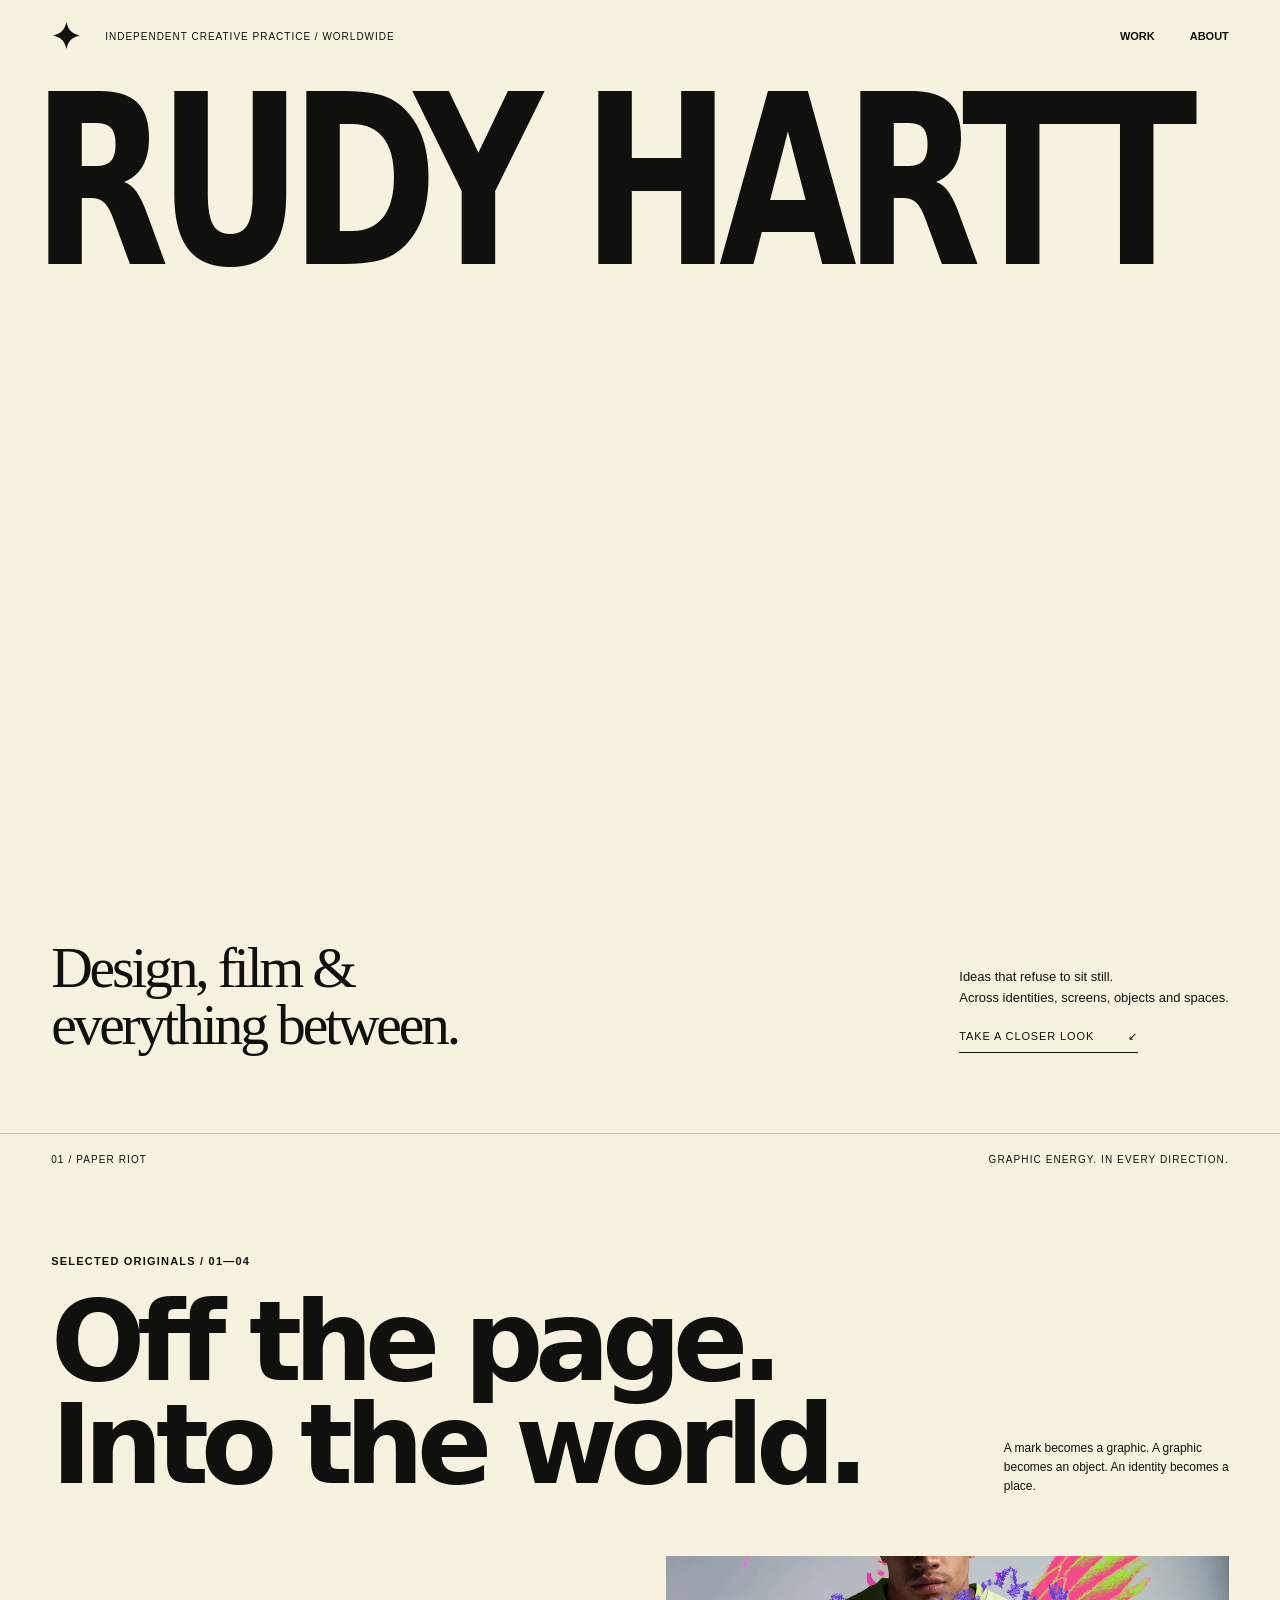
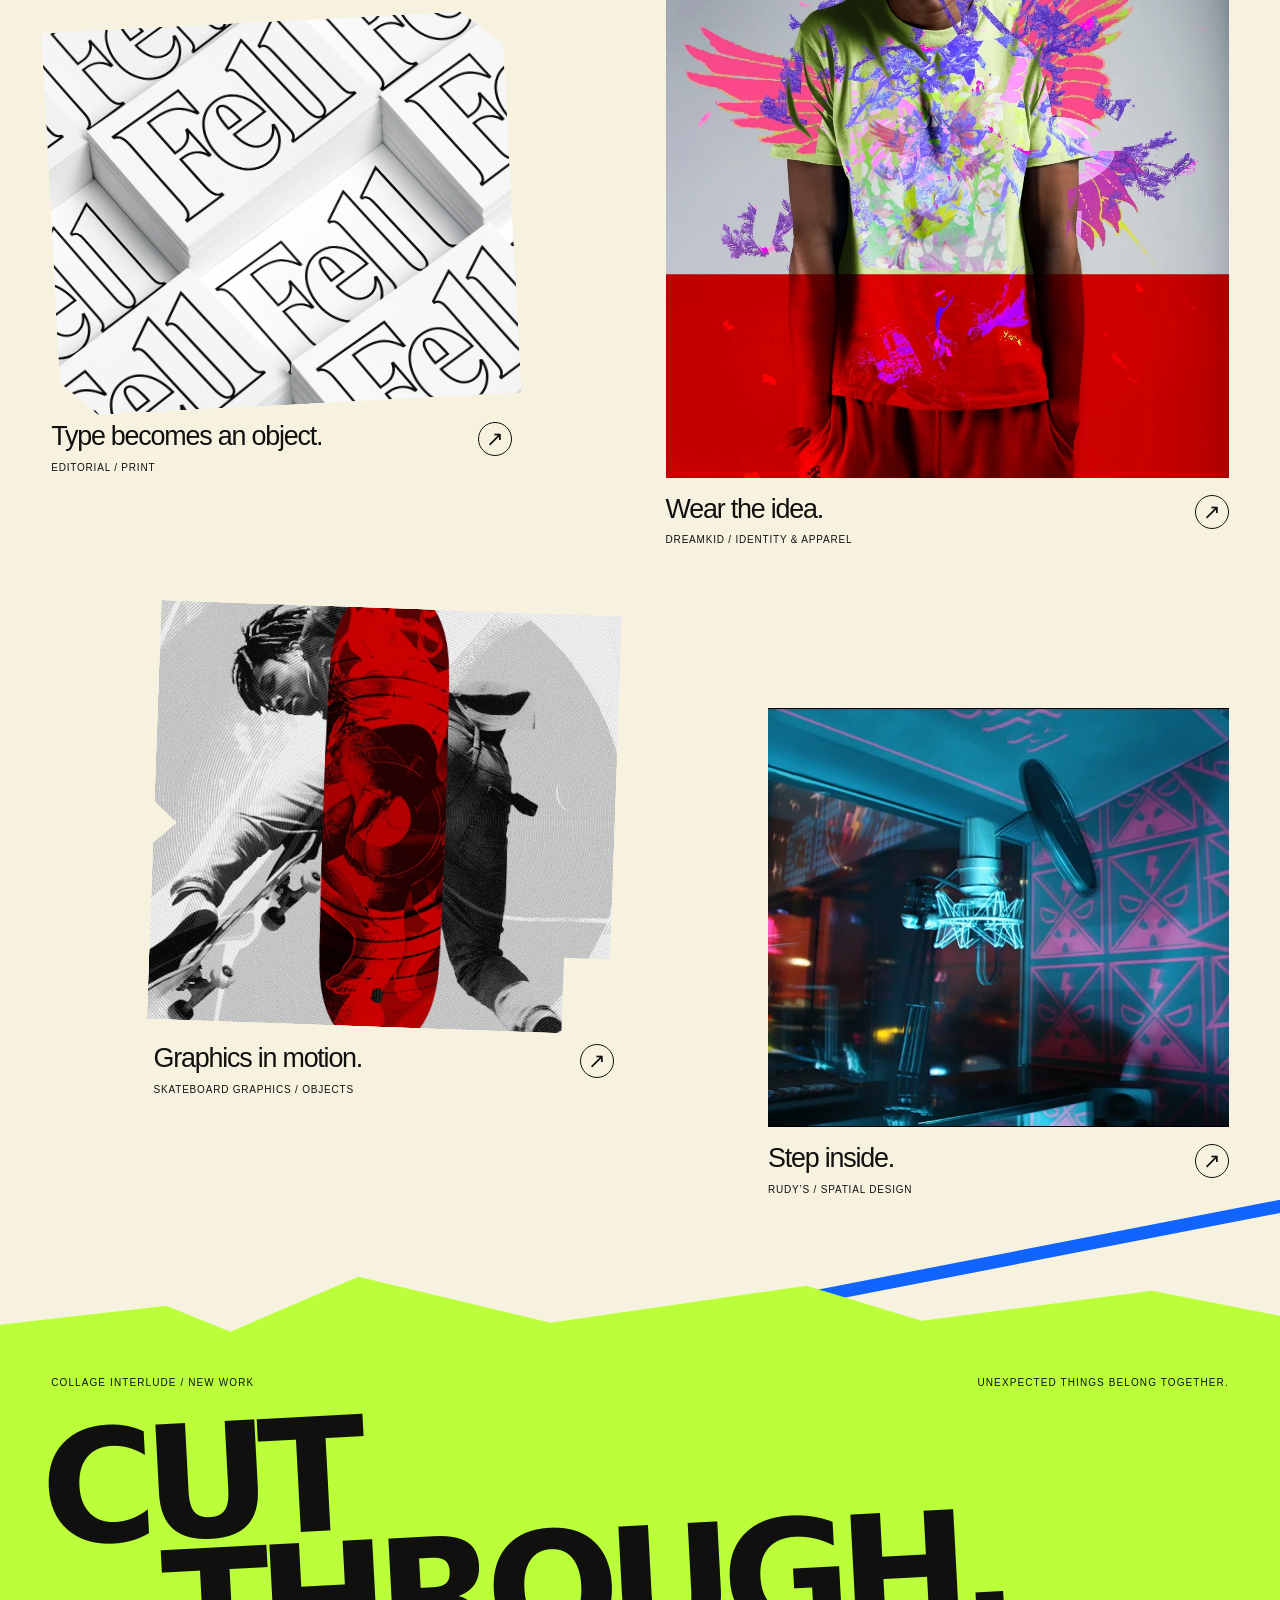
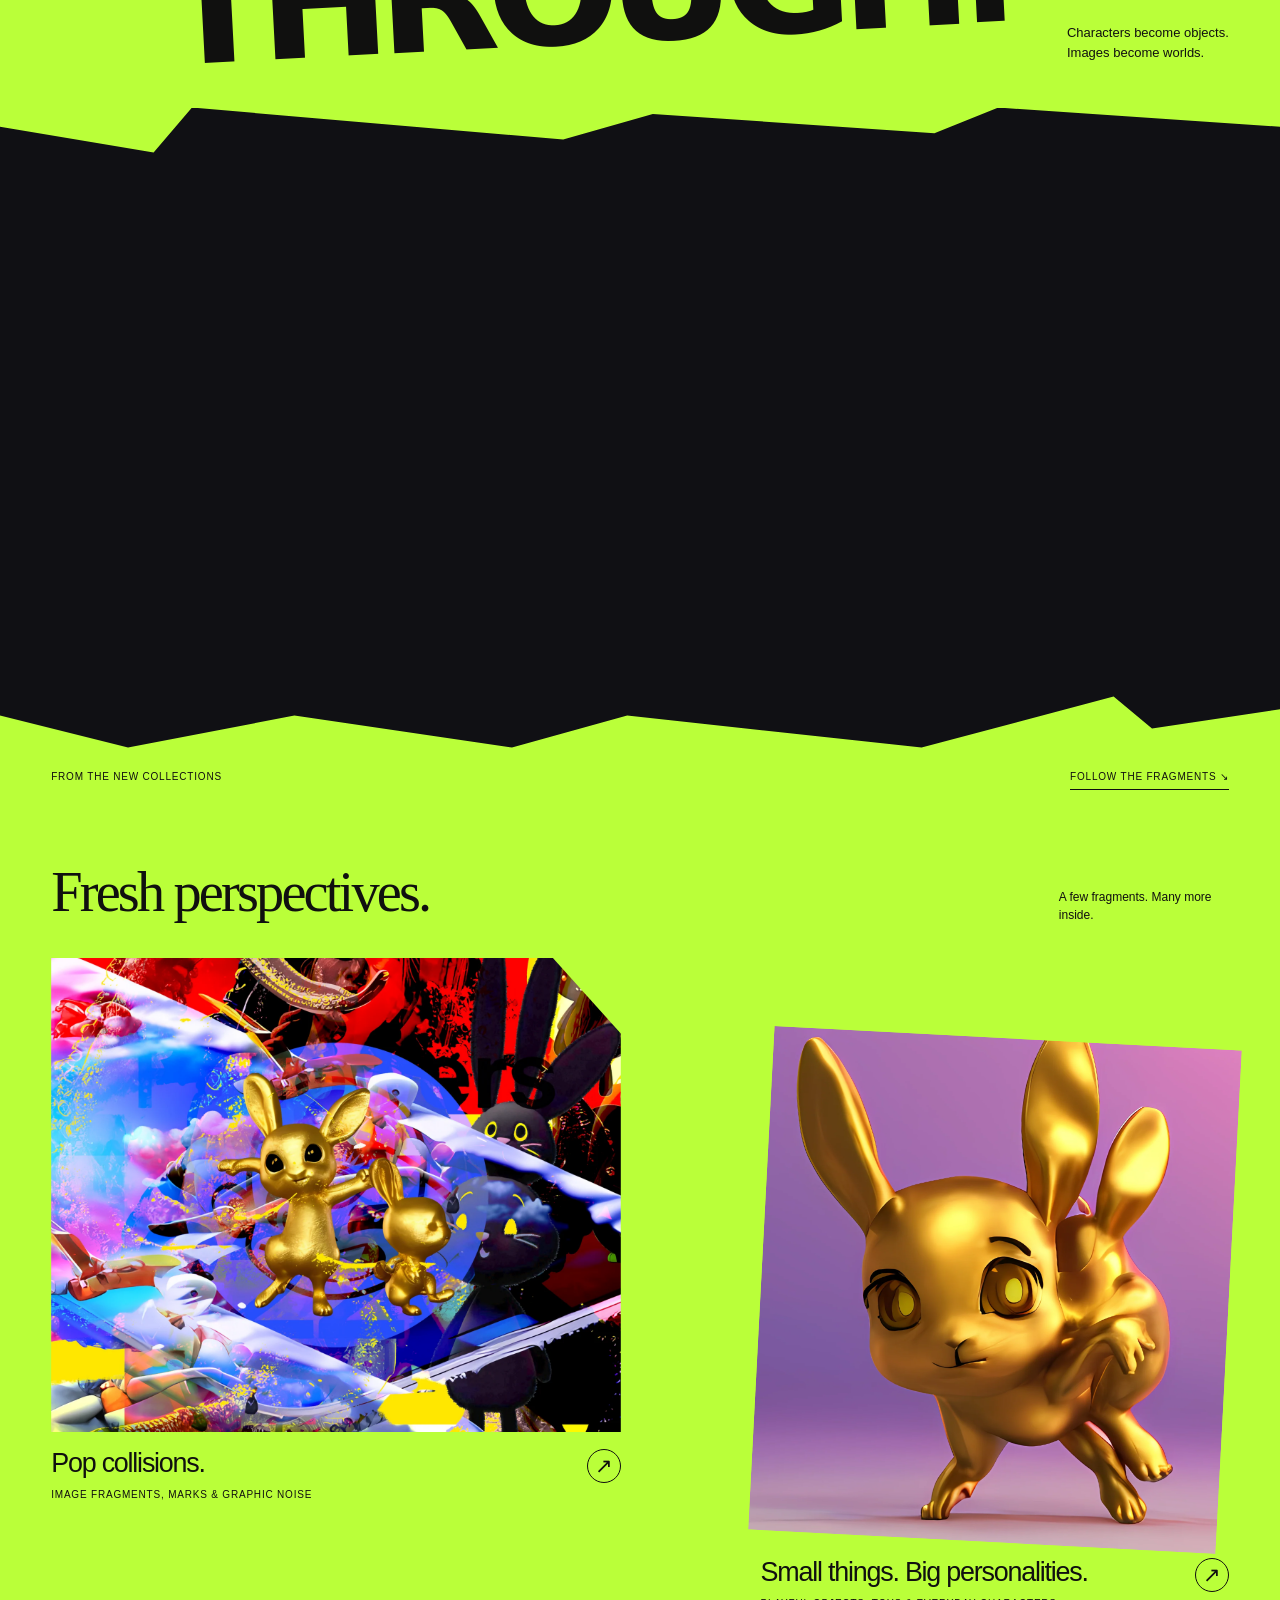
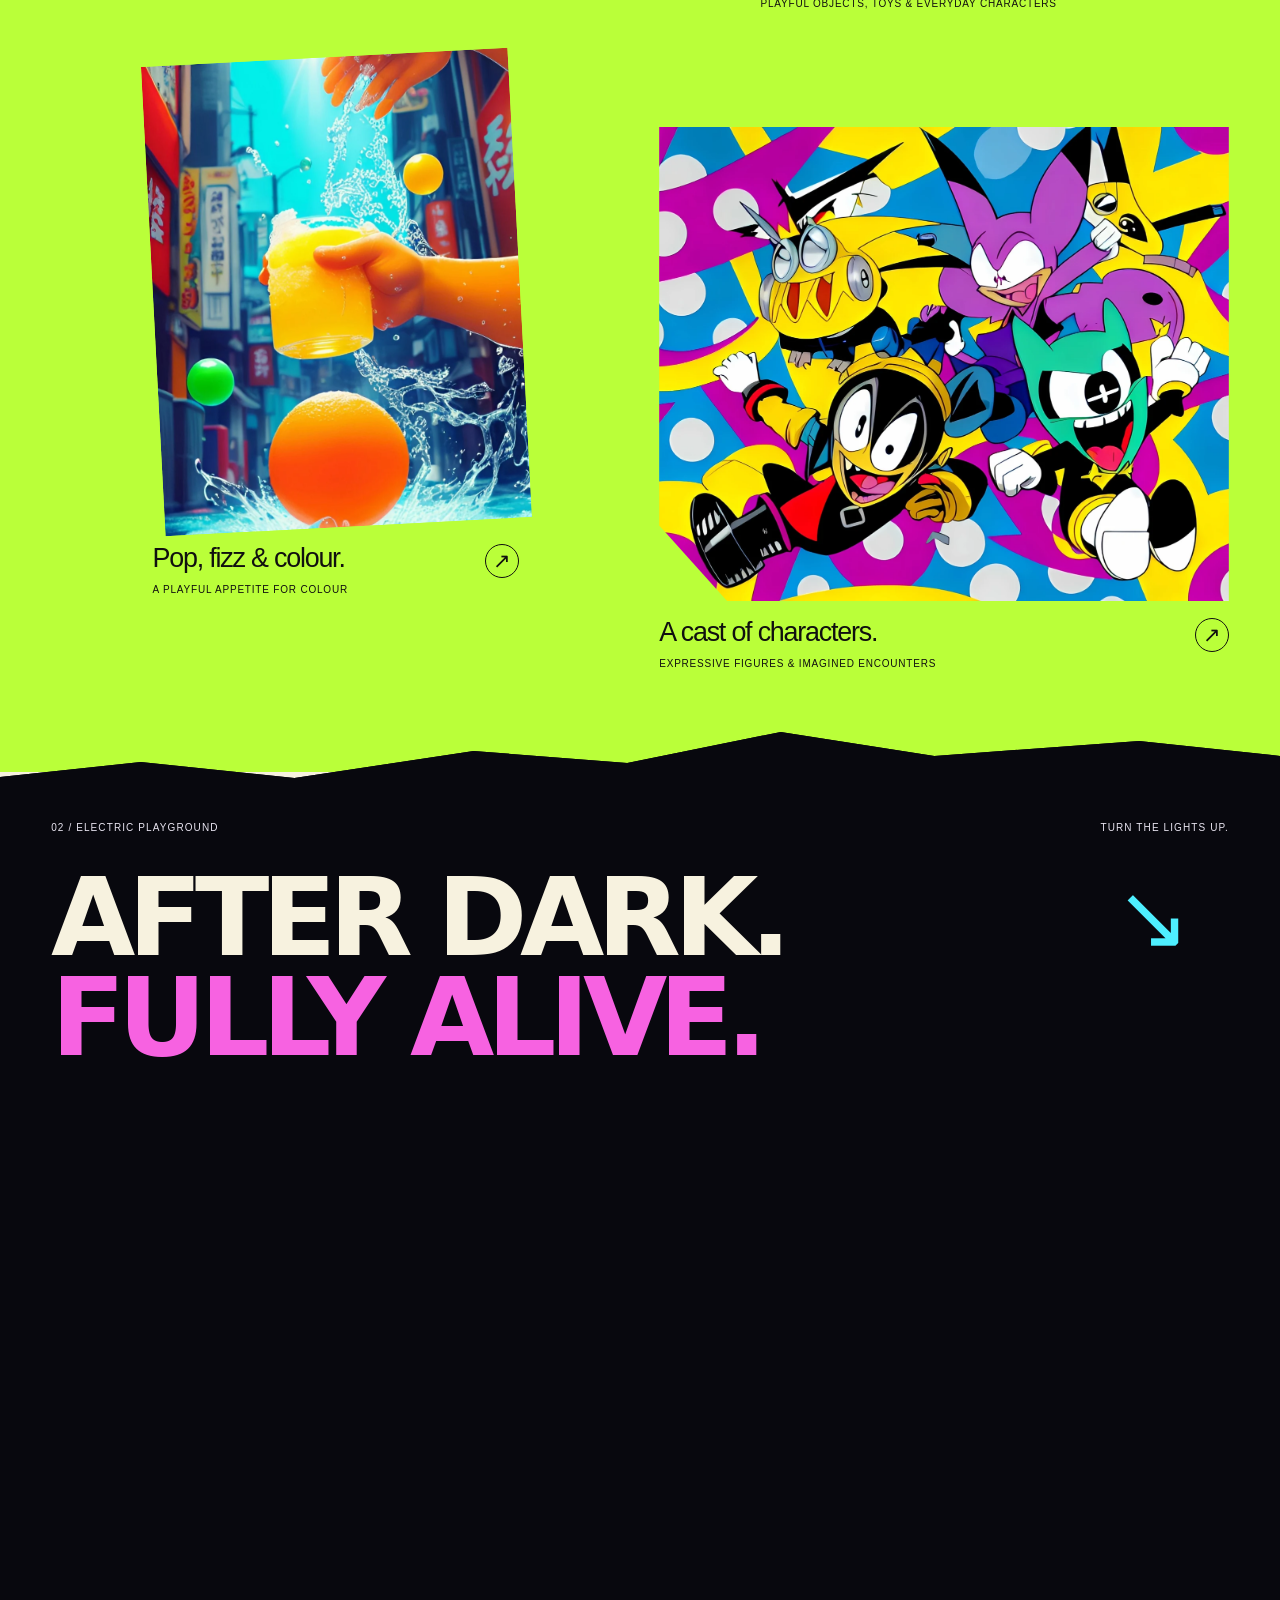
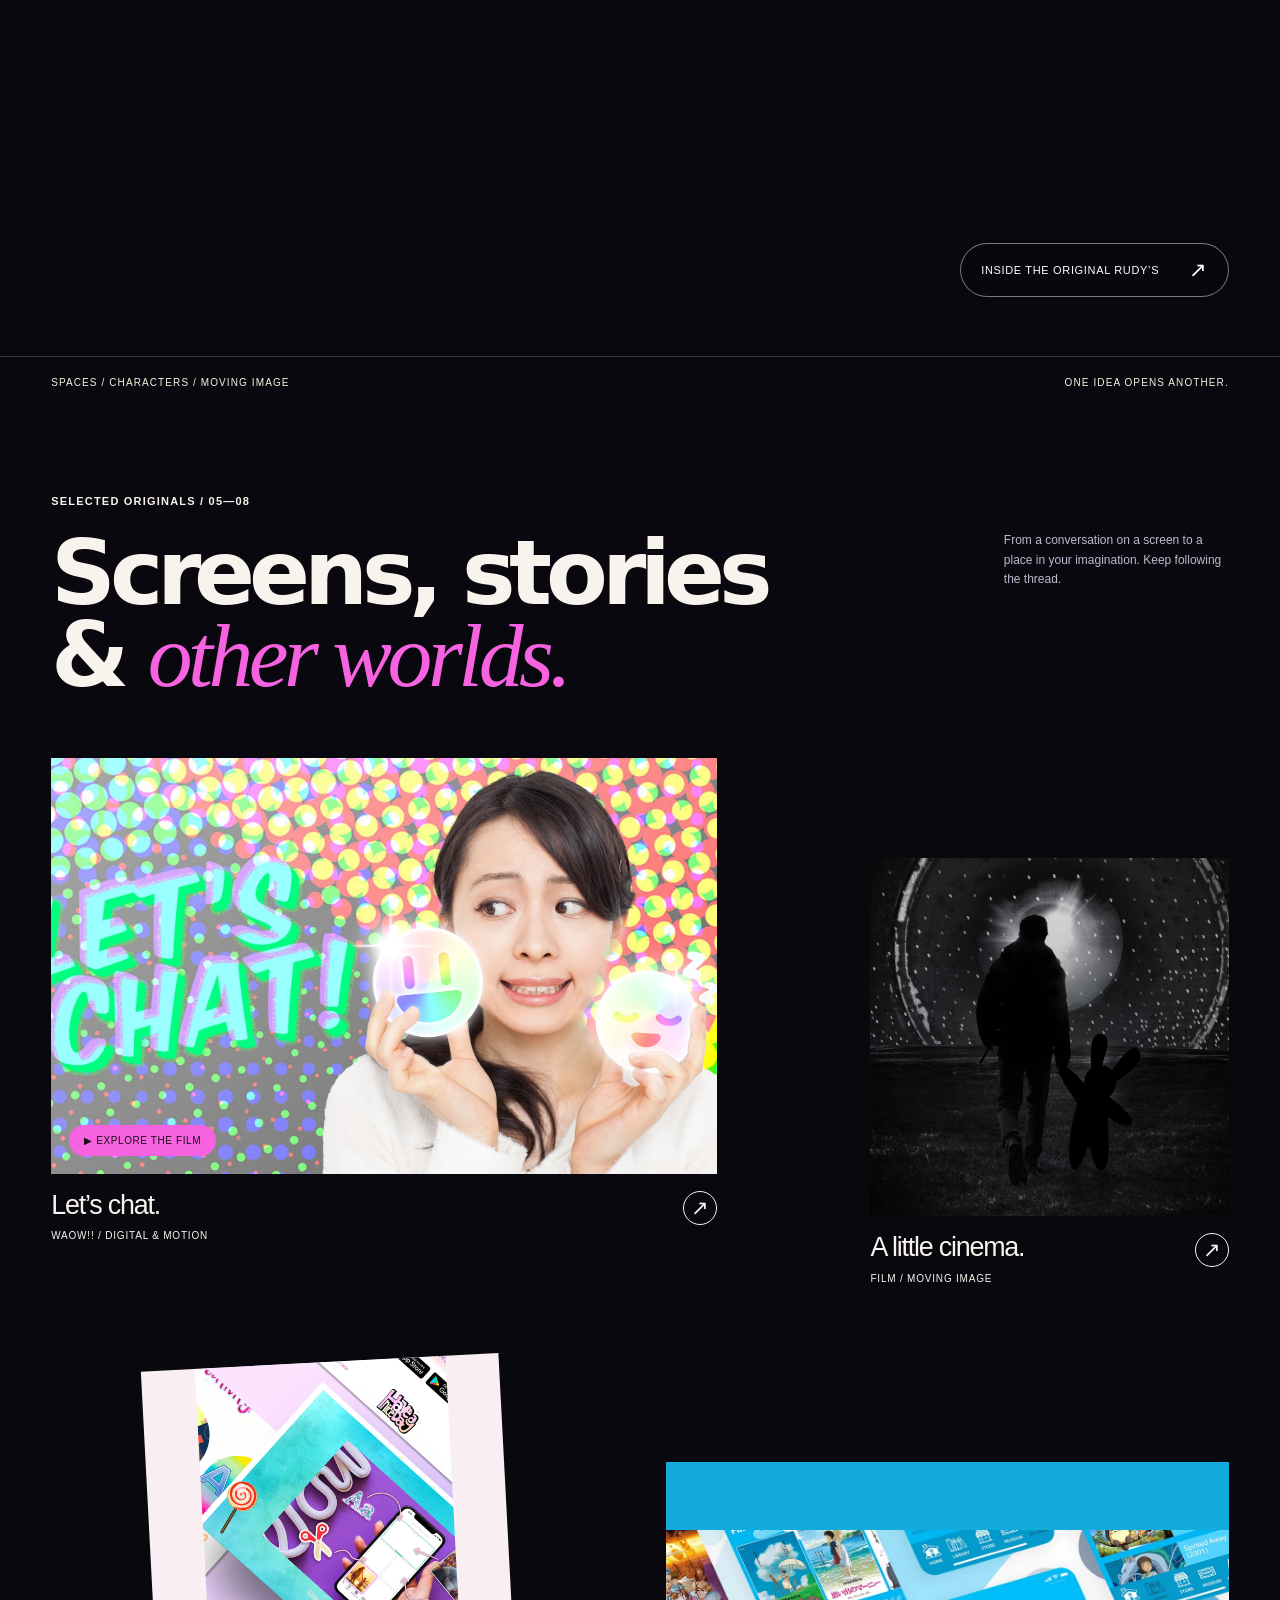
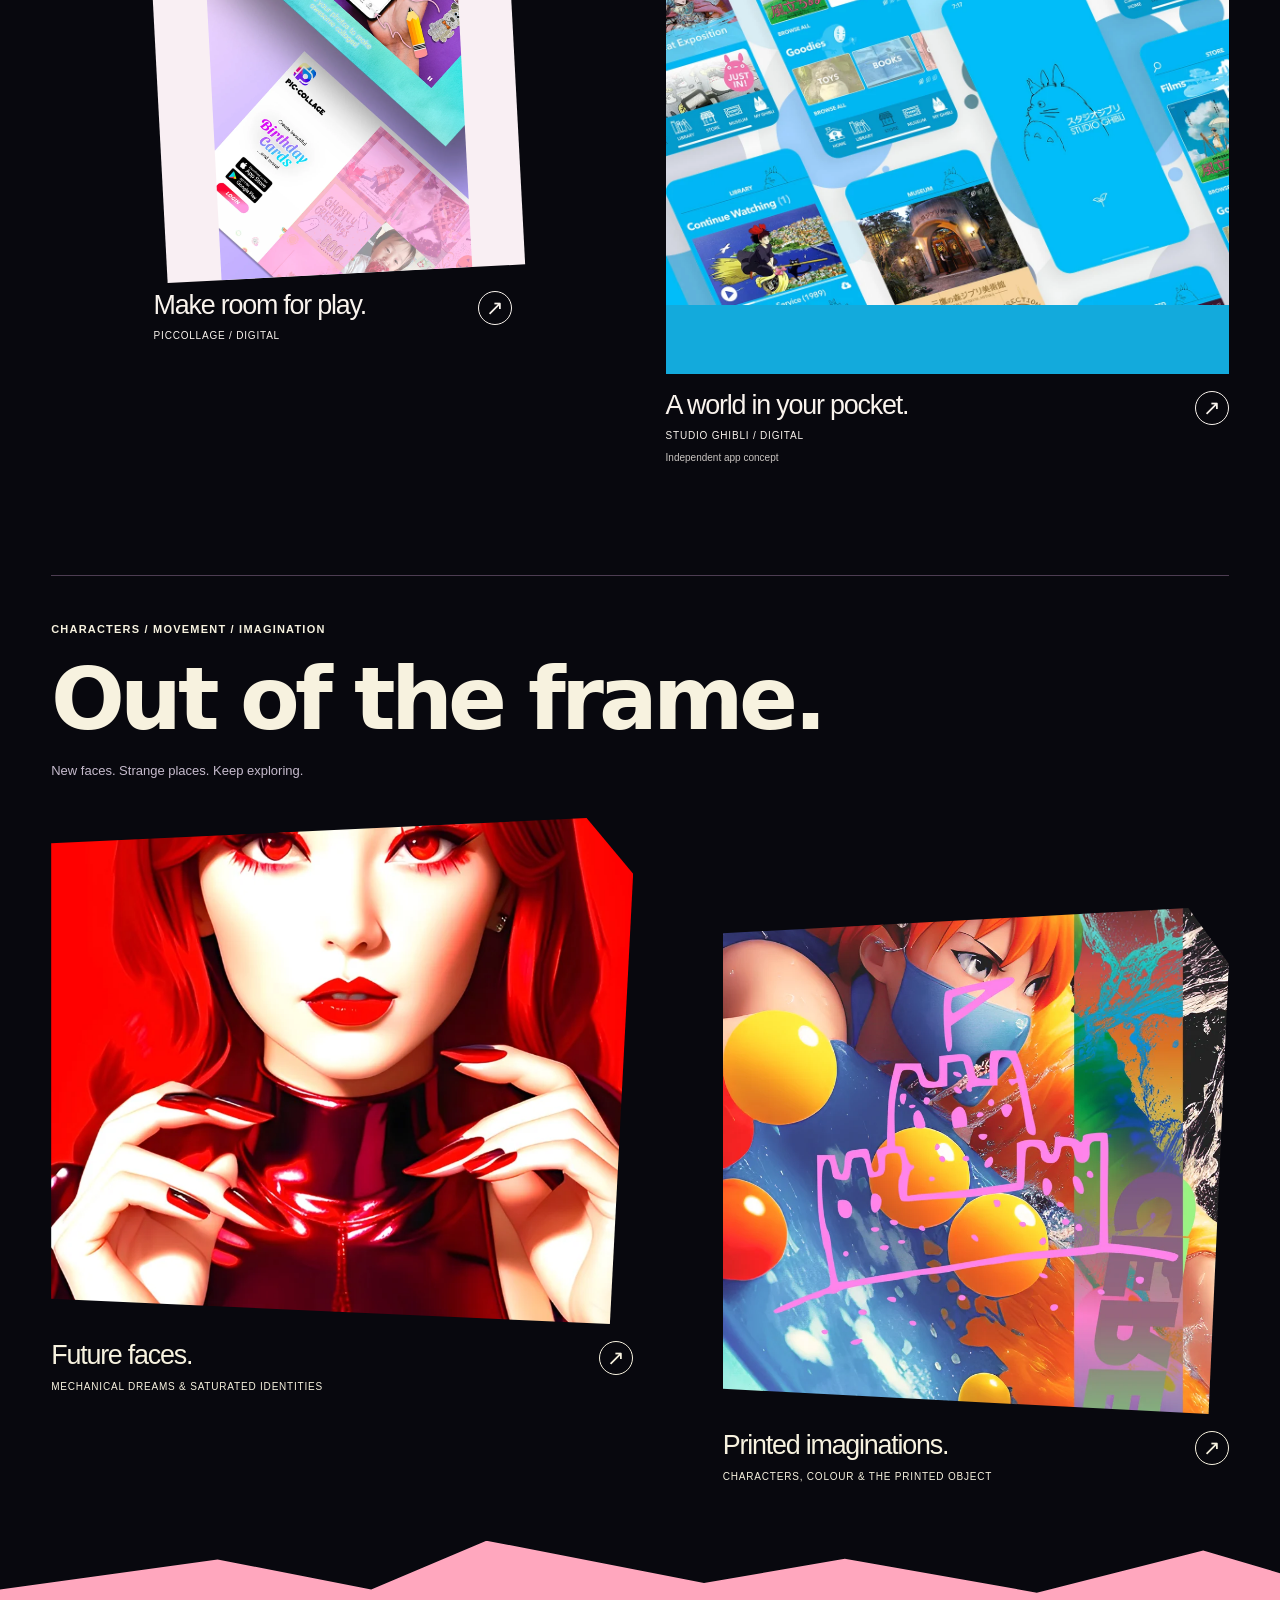
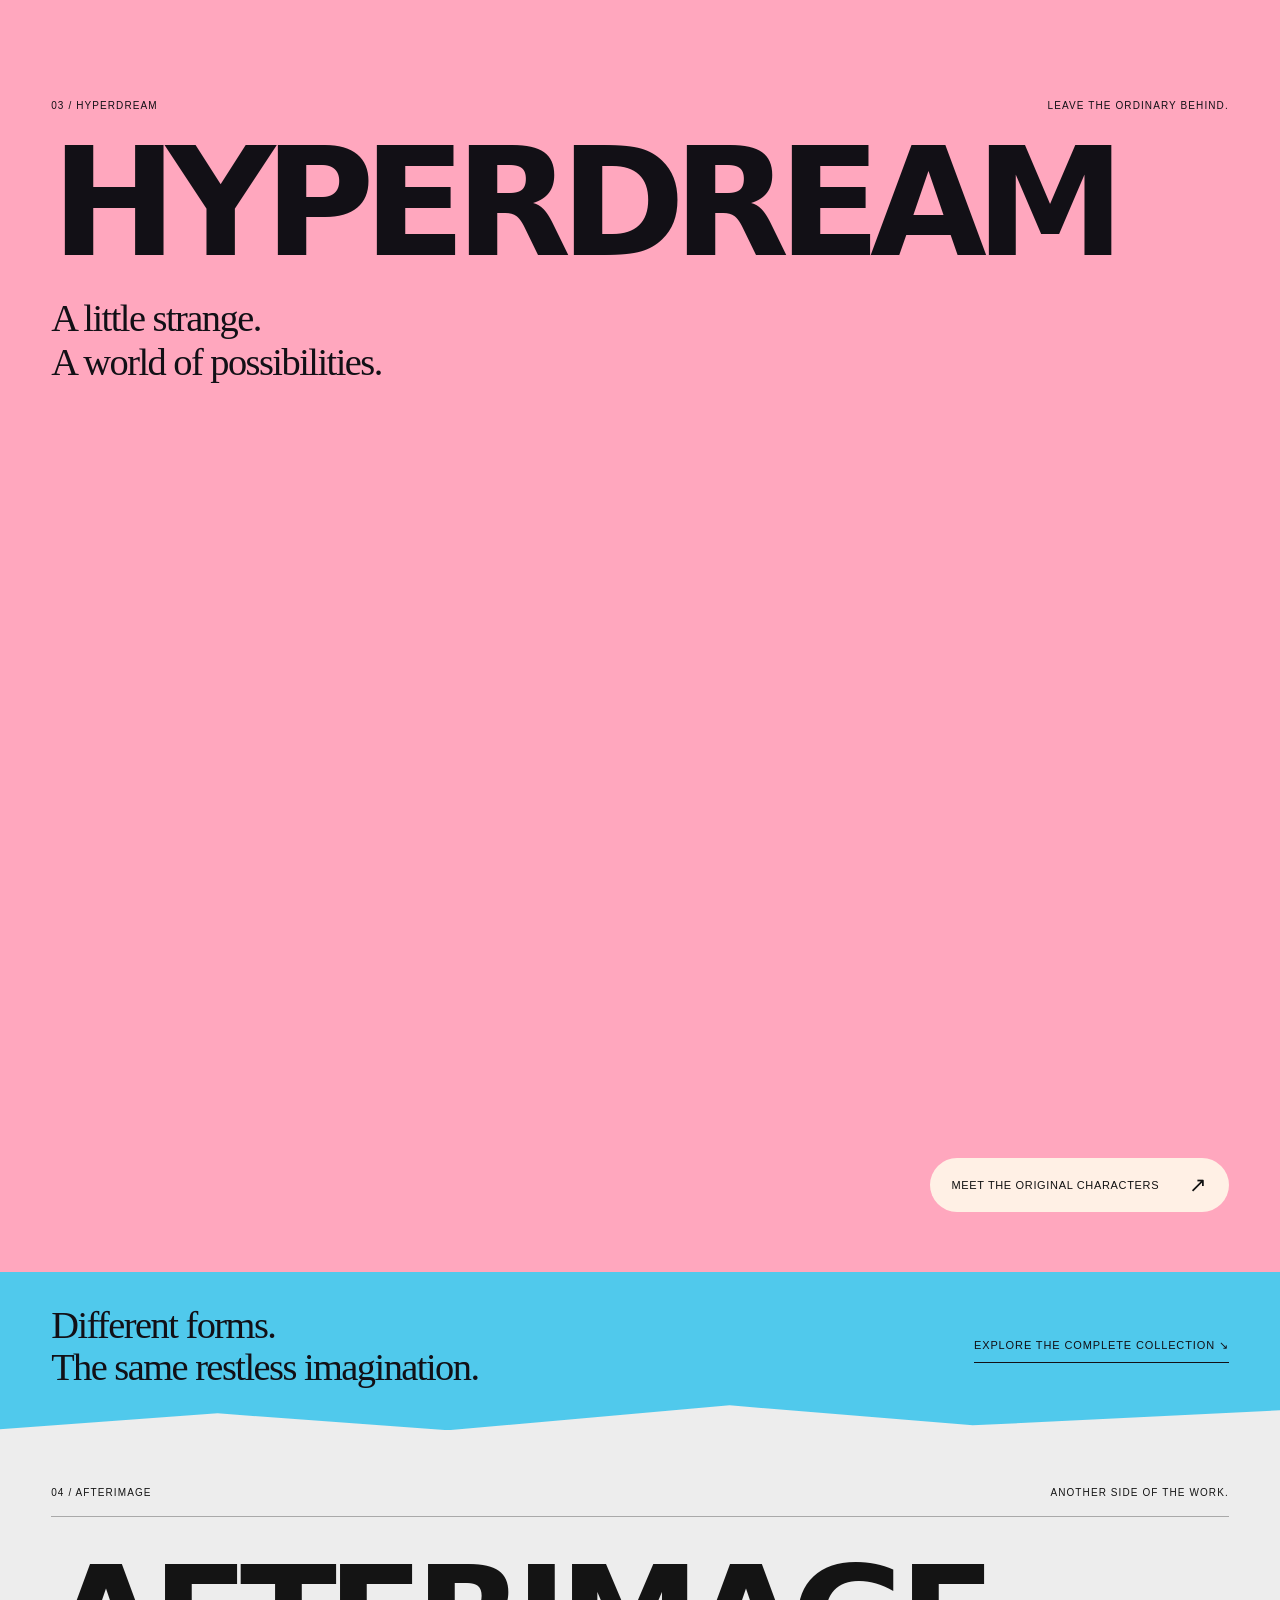
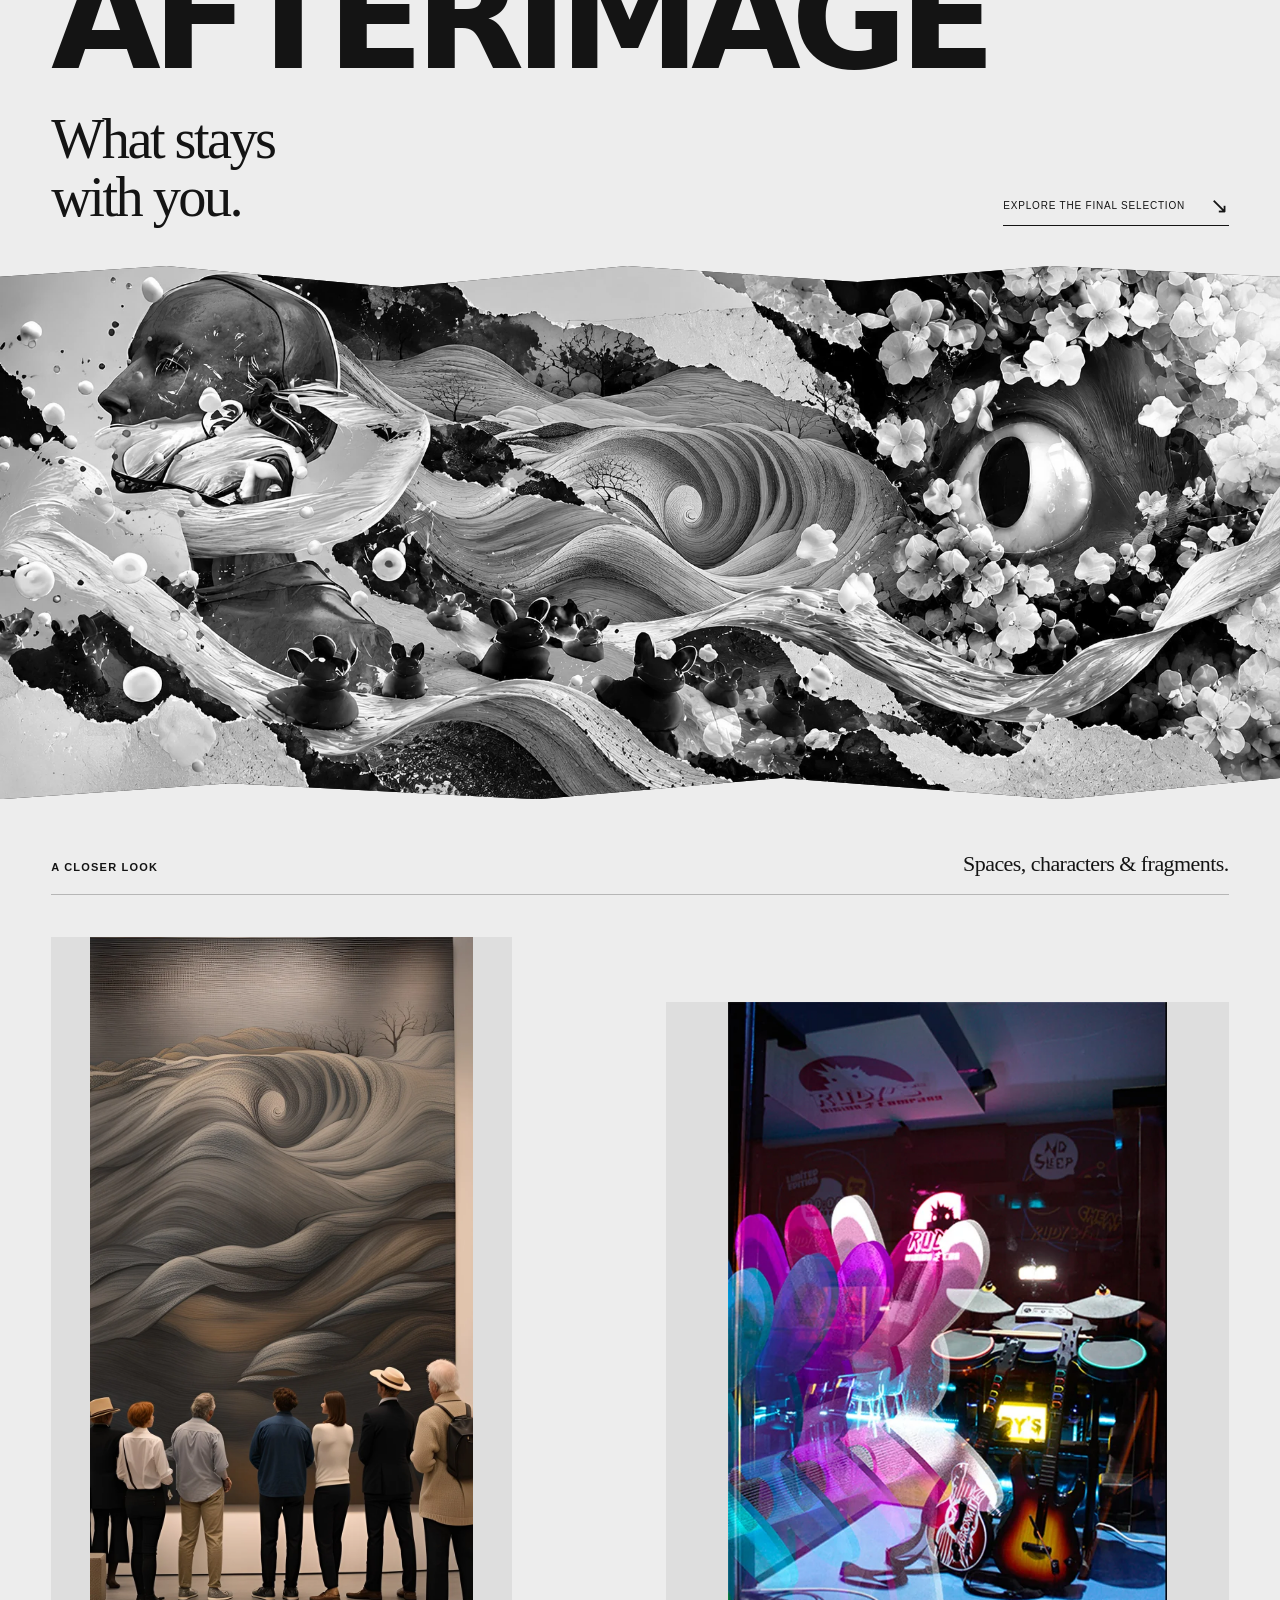
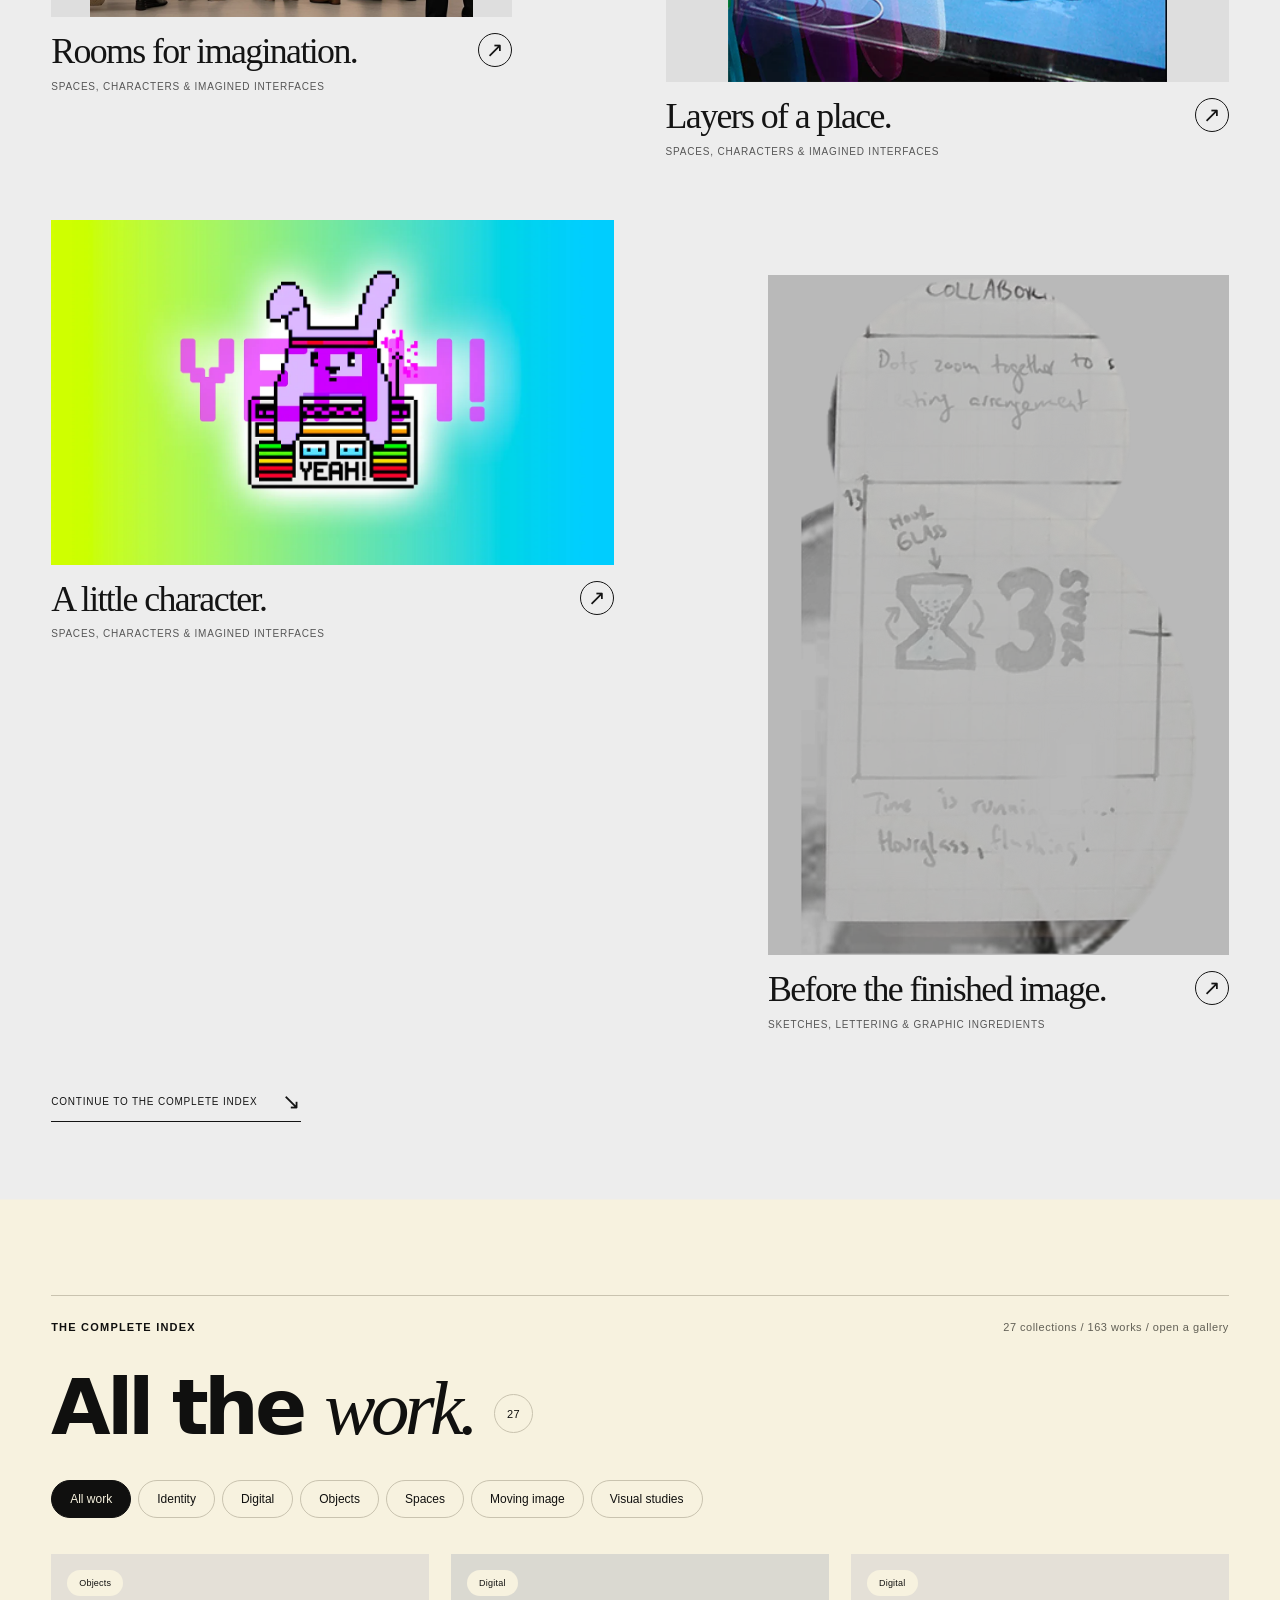
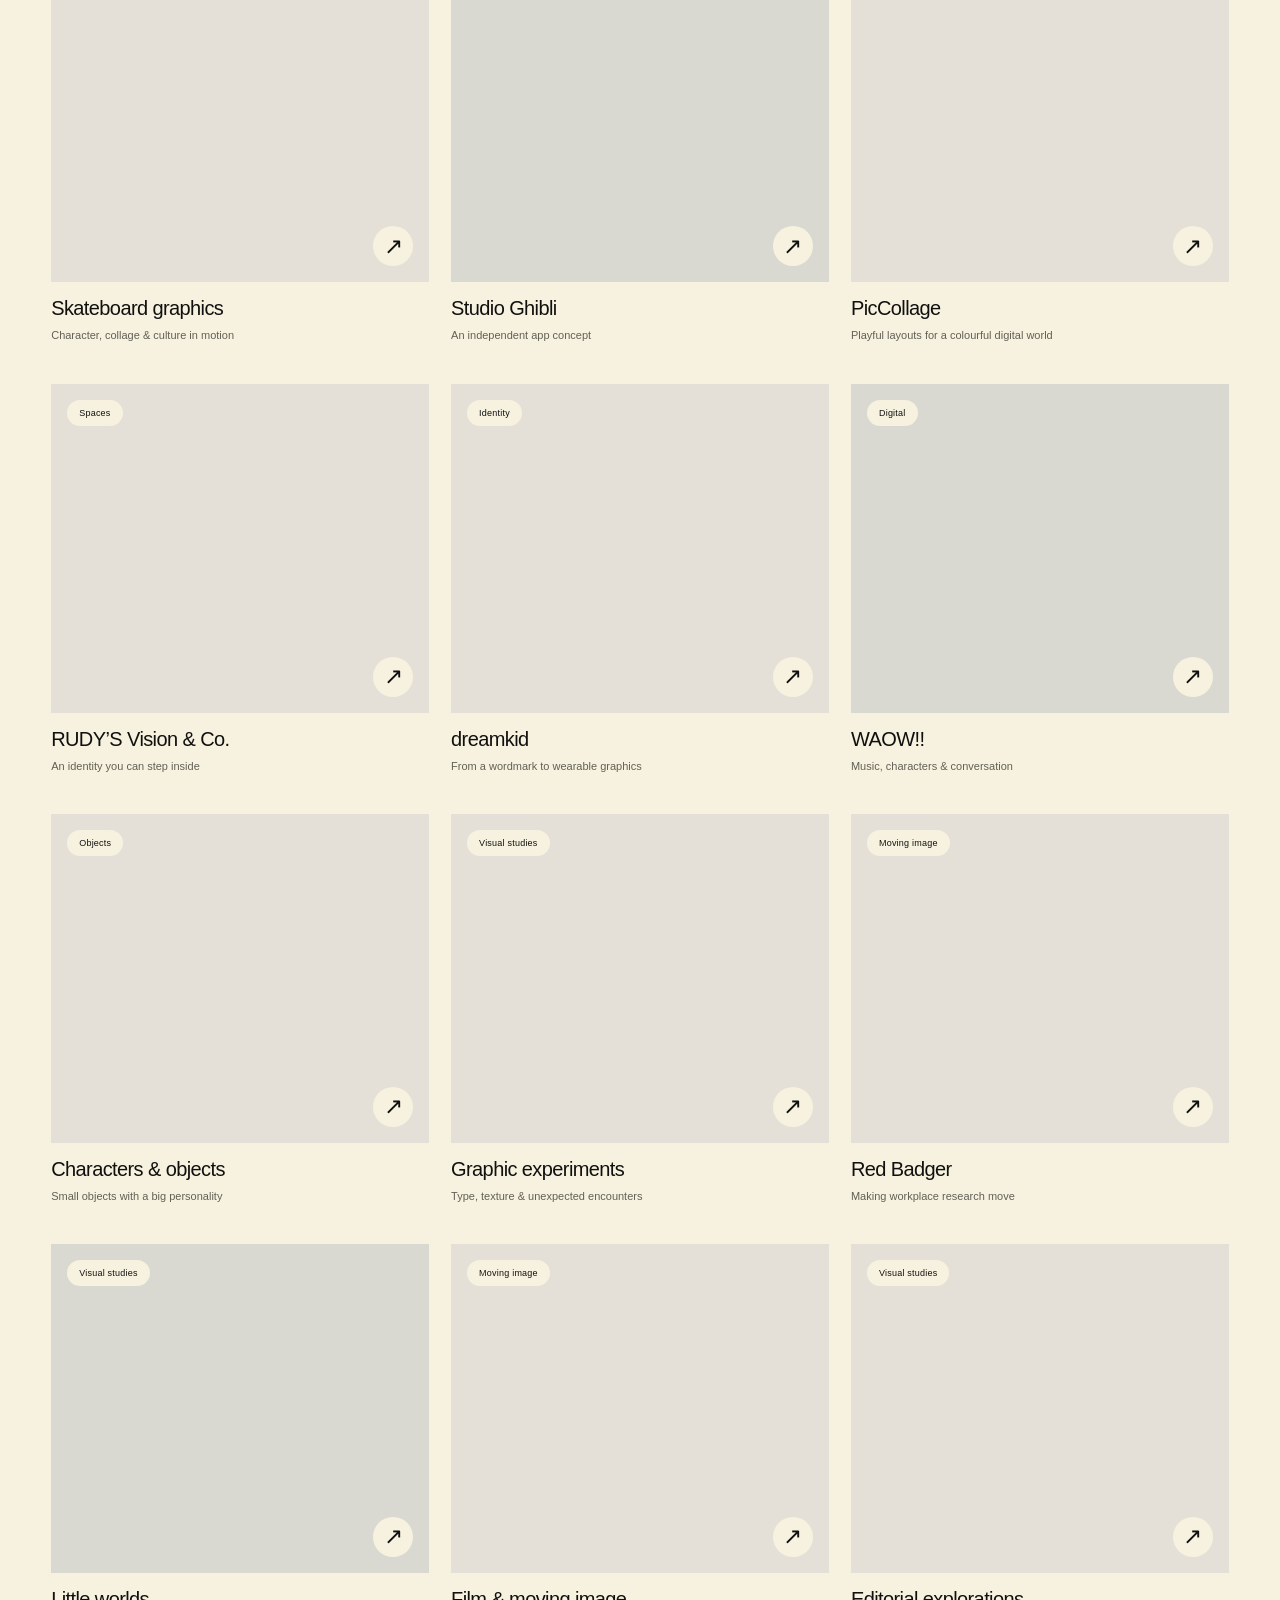
==== commit 6e01bf4f: "Connect portfolio to meet-love.com" ====
--- a/index.html
+++ b/index.html
@@ -8,10 +8,10 @@
   <meta property="og:type" content="website">
   <meta property="og:title" content="Rudy Hartt — Design, film & everything between">
   <meta property="og:description" content="A portfolio of identities, digital experiences, objects, spaces and moving image.">
-  <meta property="og:image" content="https://rudyhartt.github.io/portfolio/assets/world-paper.webp">
-  <meta property="og:url" content="https://rudyhartt.github.io/portfolio/">
+  <meta property="og:image" content="https://meet-love.com/assets/world-paper.webp">
+  <meta property="og:url" content="https://meet-love.com/">
   <meta name="twitter:card" content="summary_large_image">
-  <link rel="canonical" href="https://rudyhartt.github.io/portfolio/">
+  <link rel="canonical" href="https://meet-love.com/">
   <title>Rudy Hartt — Design, film & everything between</title>
   <link rel="icon" href="favicon.svg" type="image/svg+xml">
   <link rel="stylesheet" href="style.css">
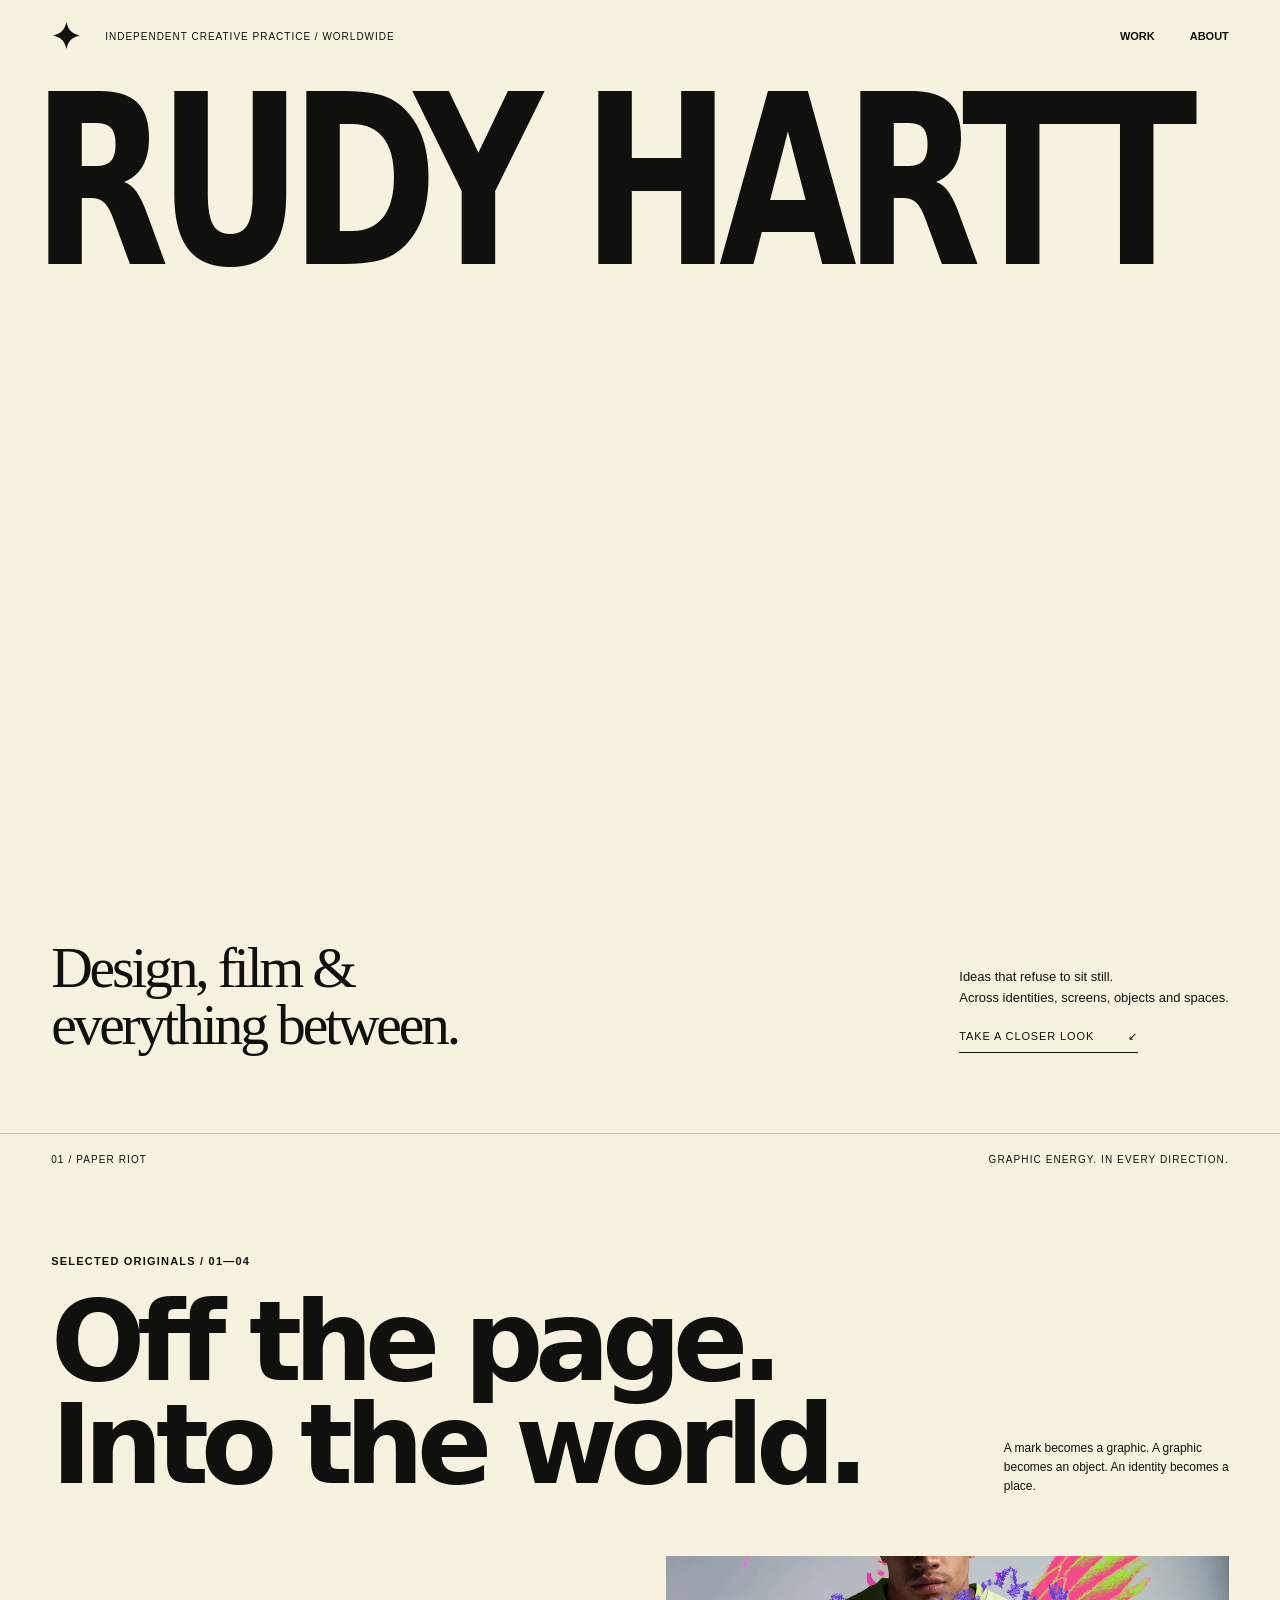
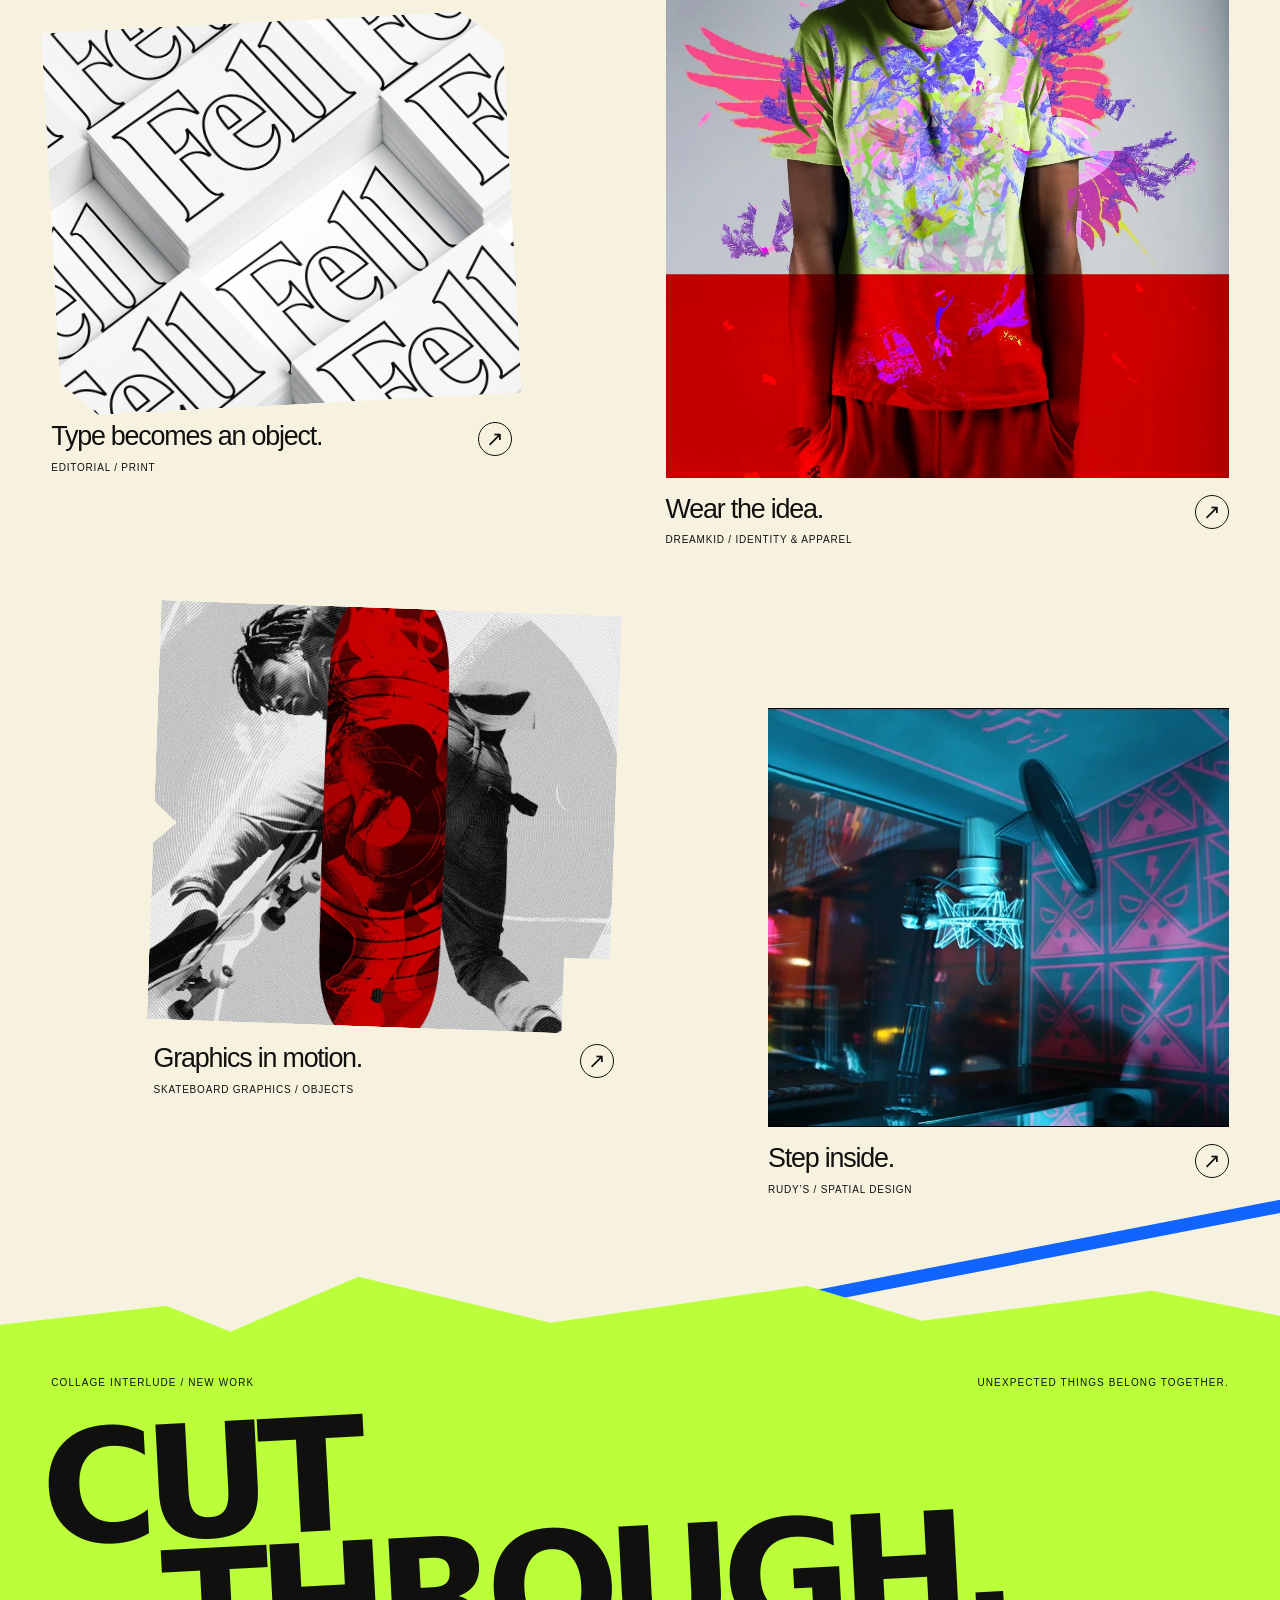
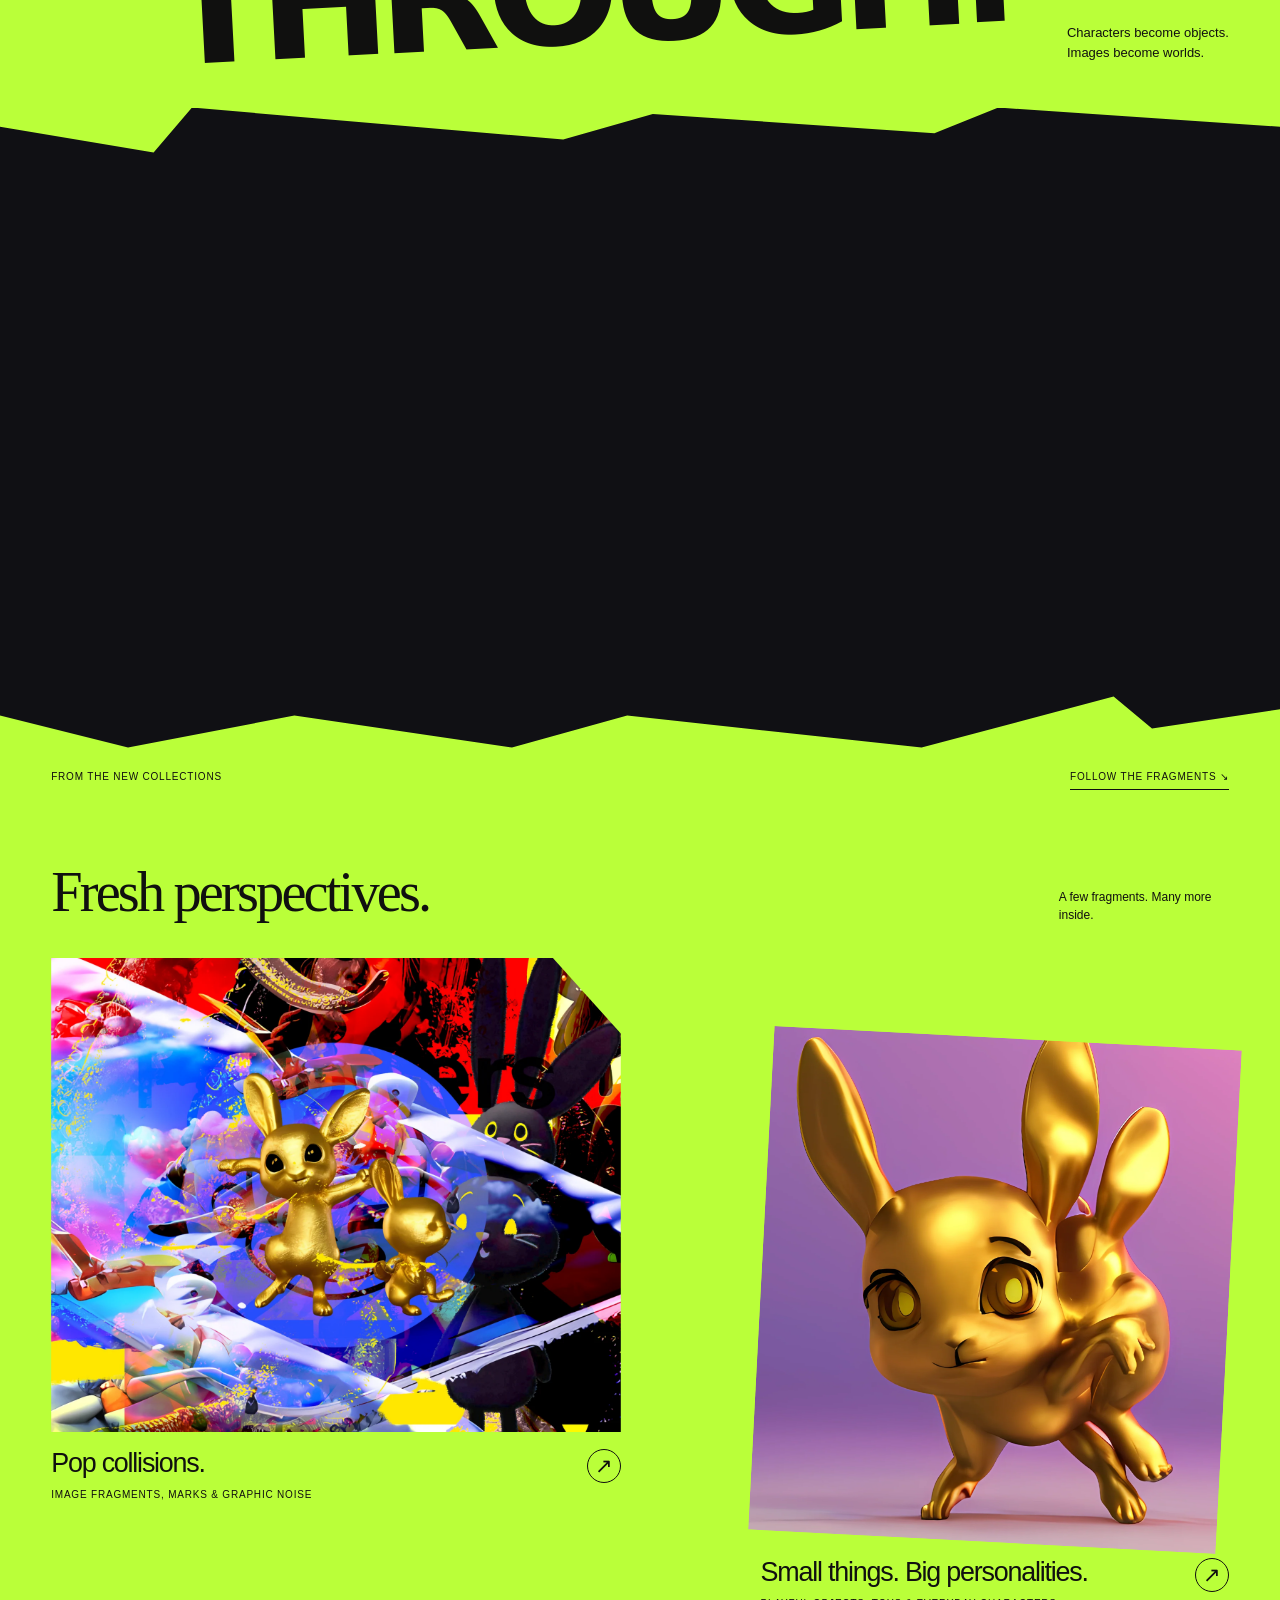
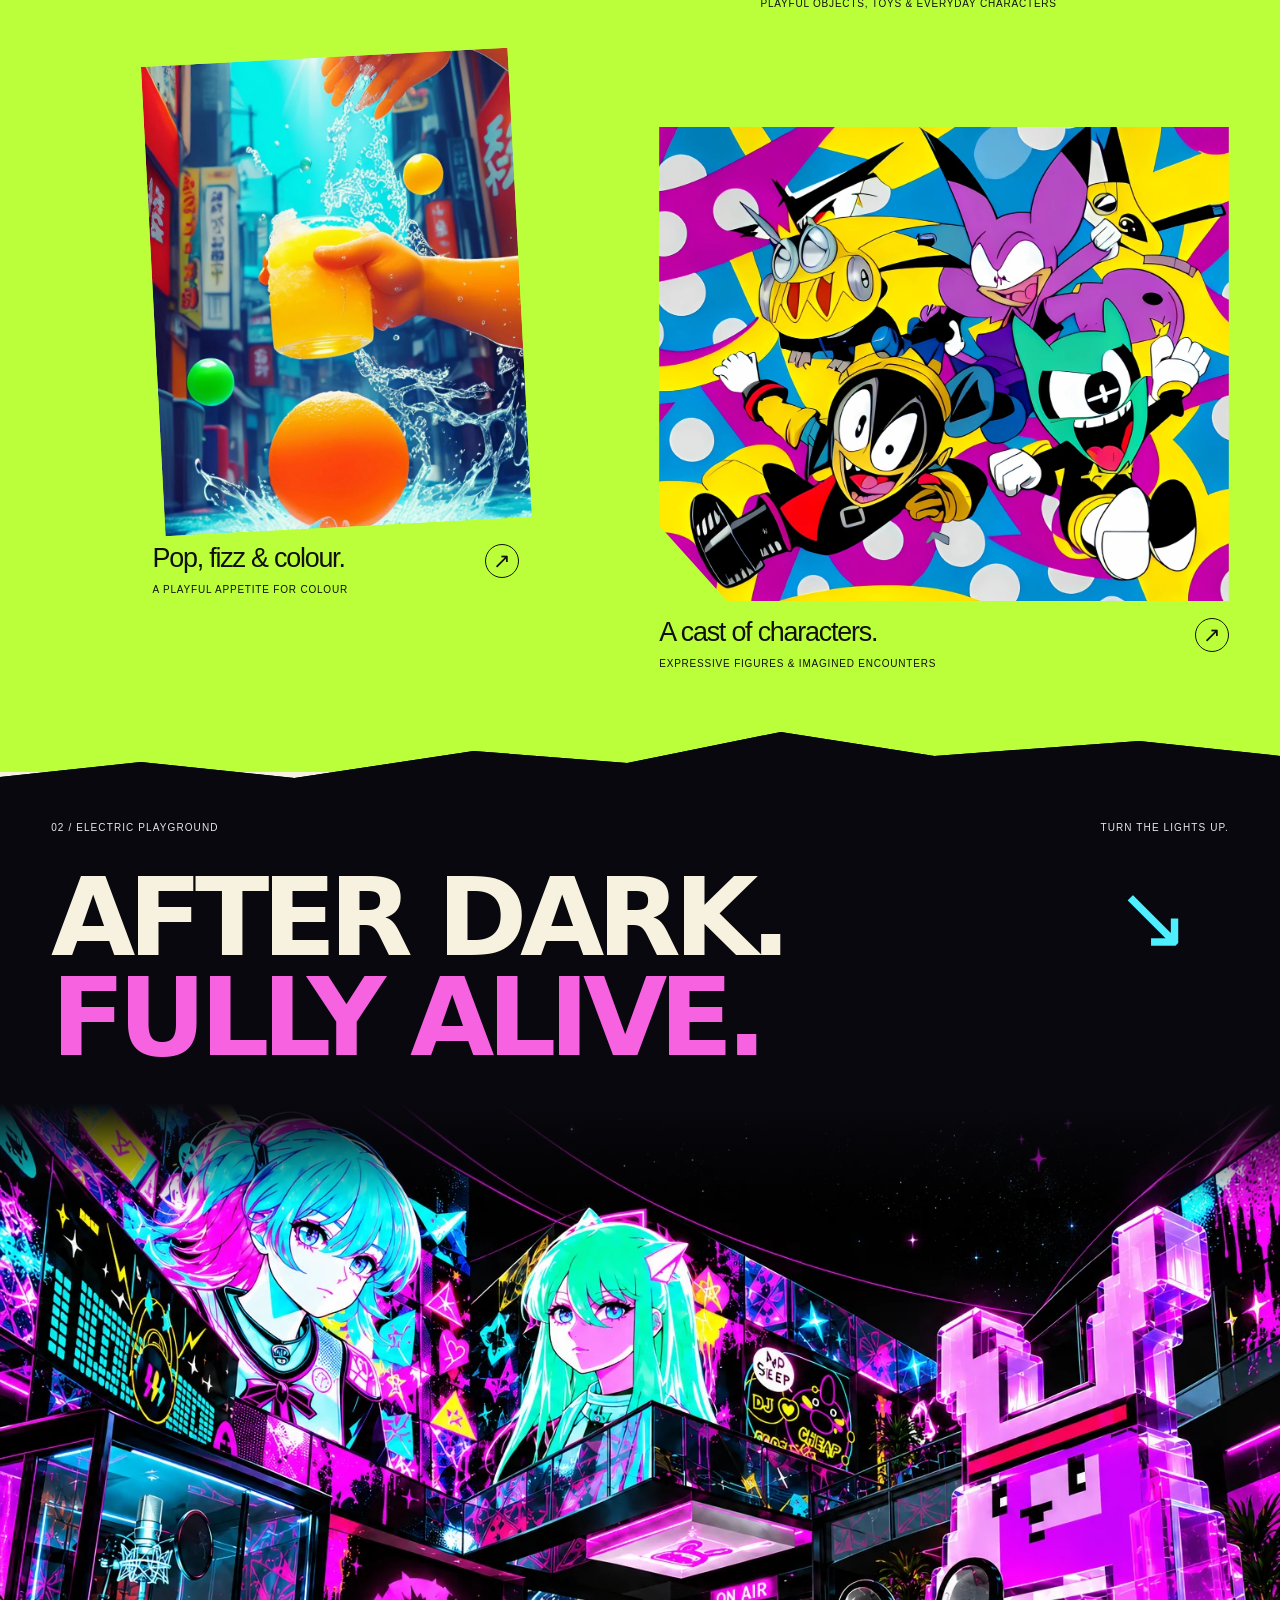
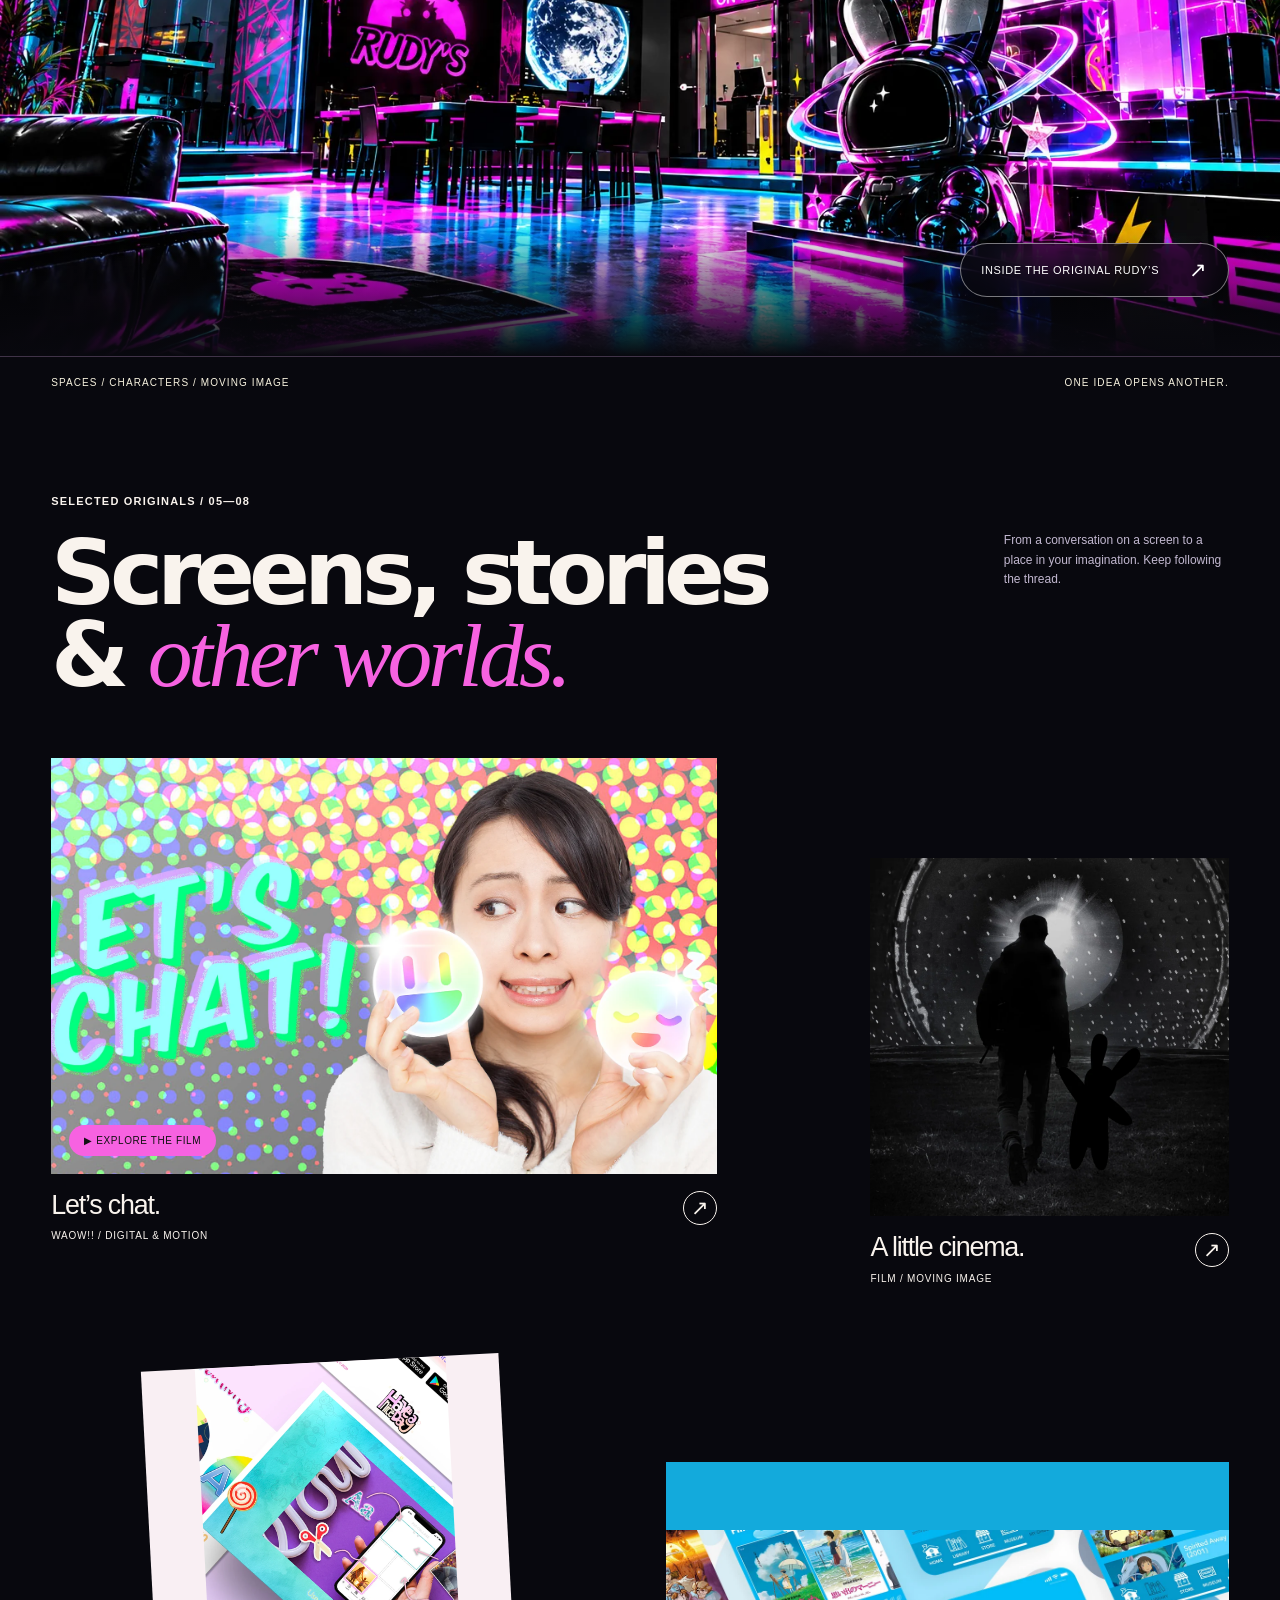
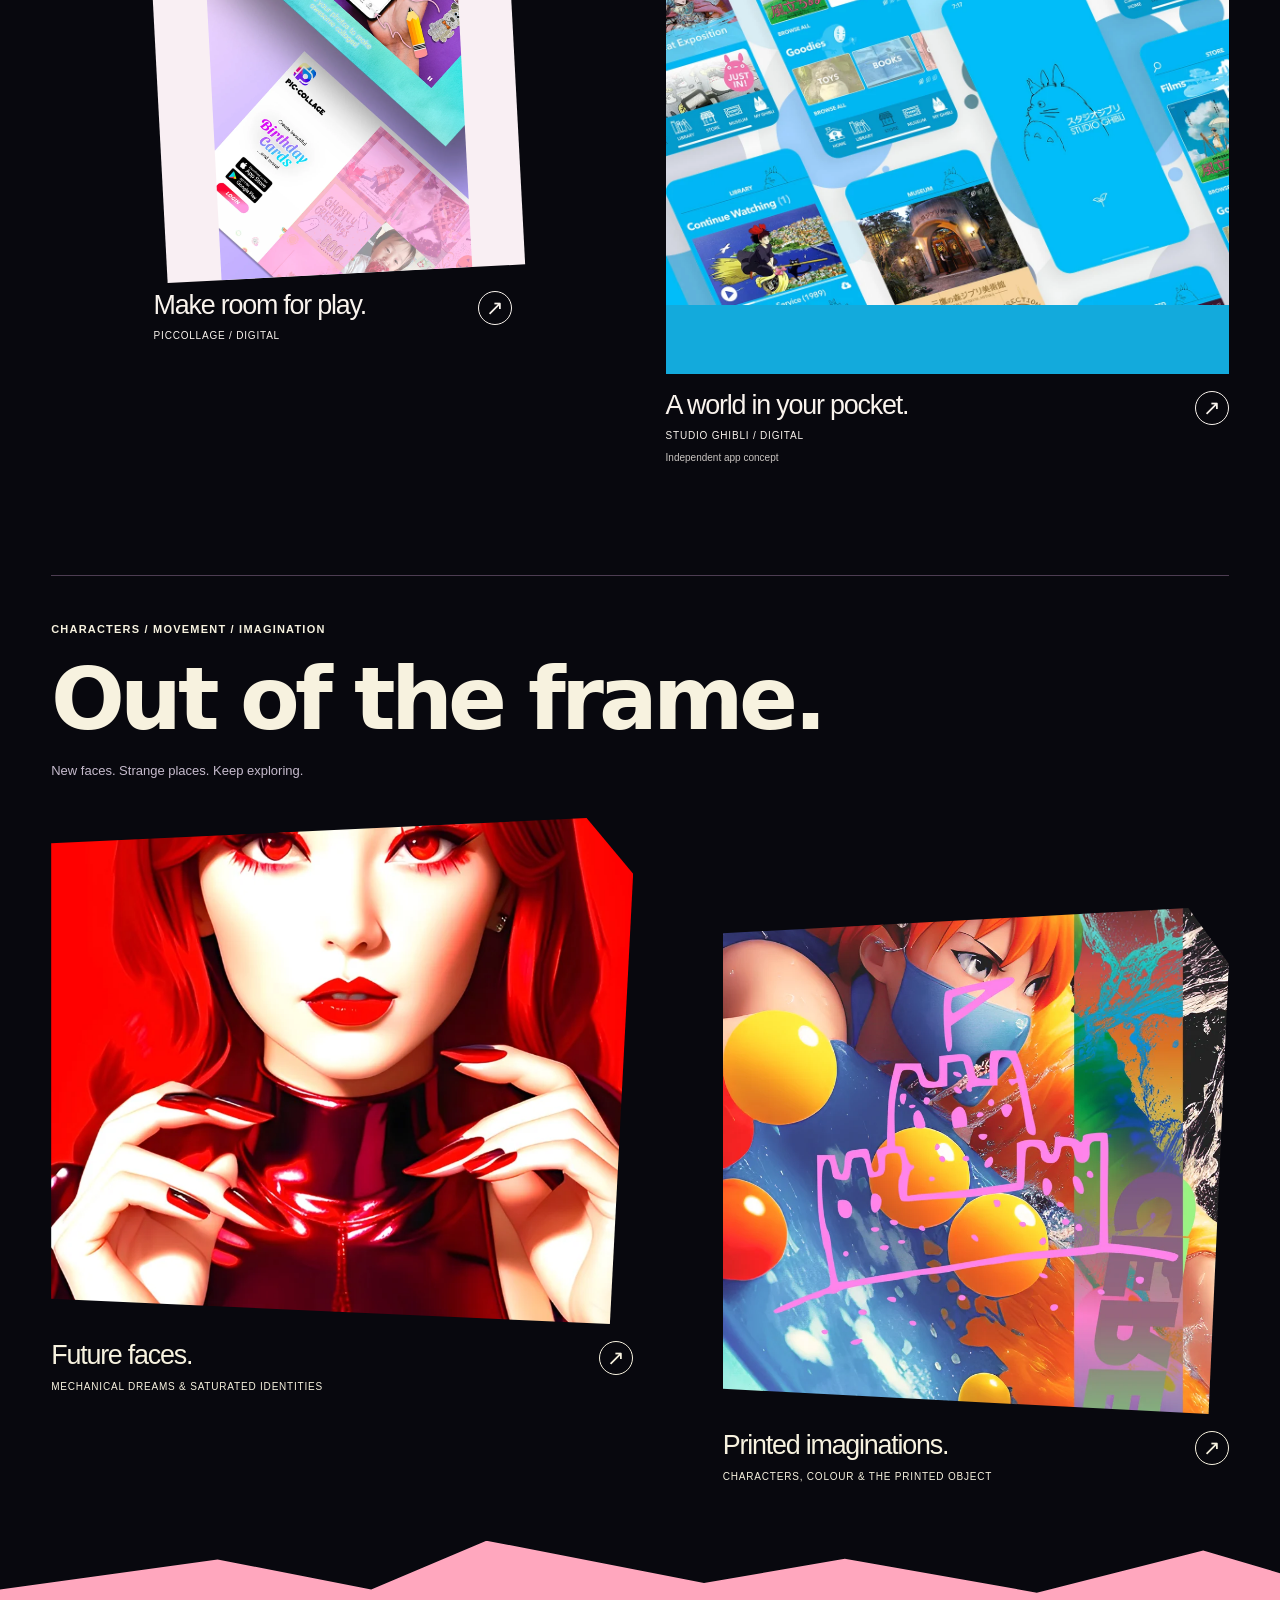
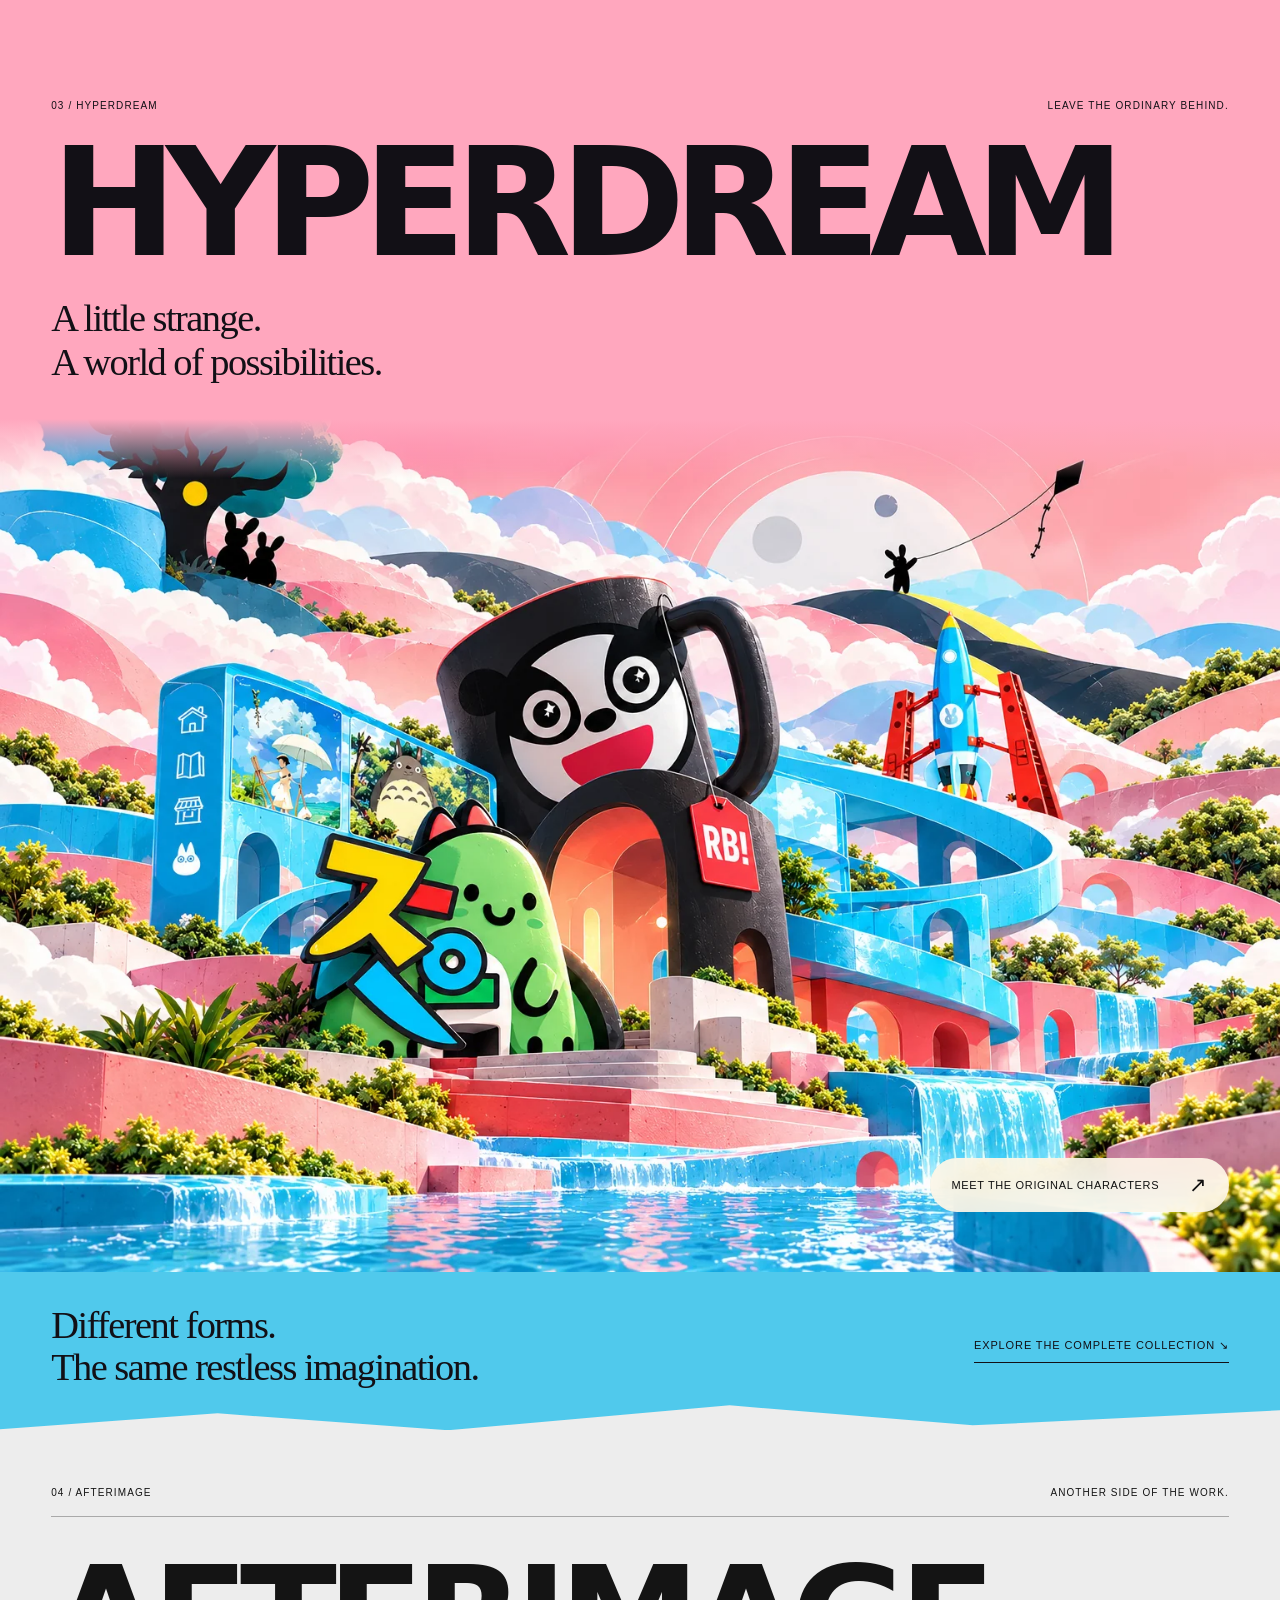
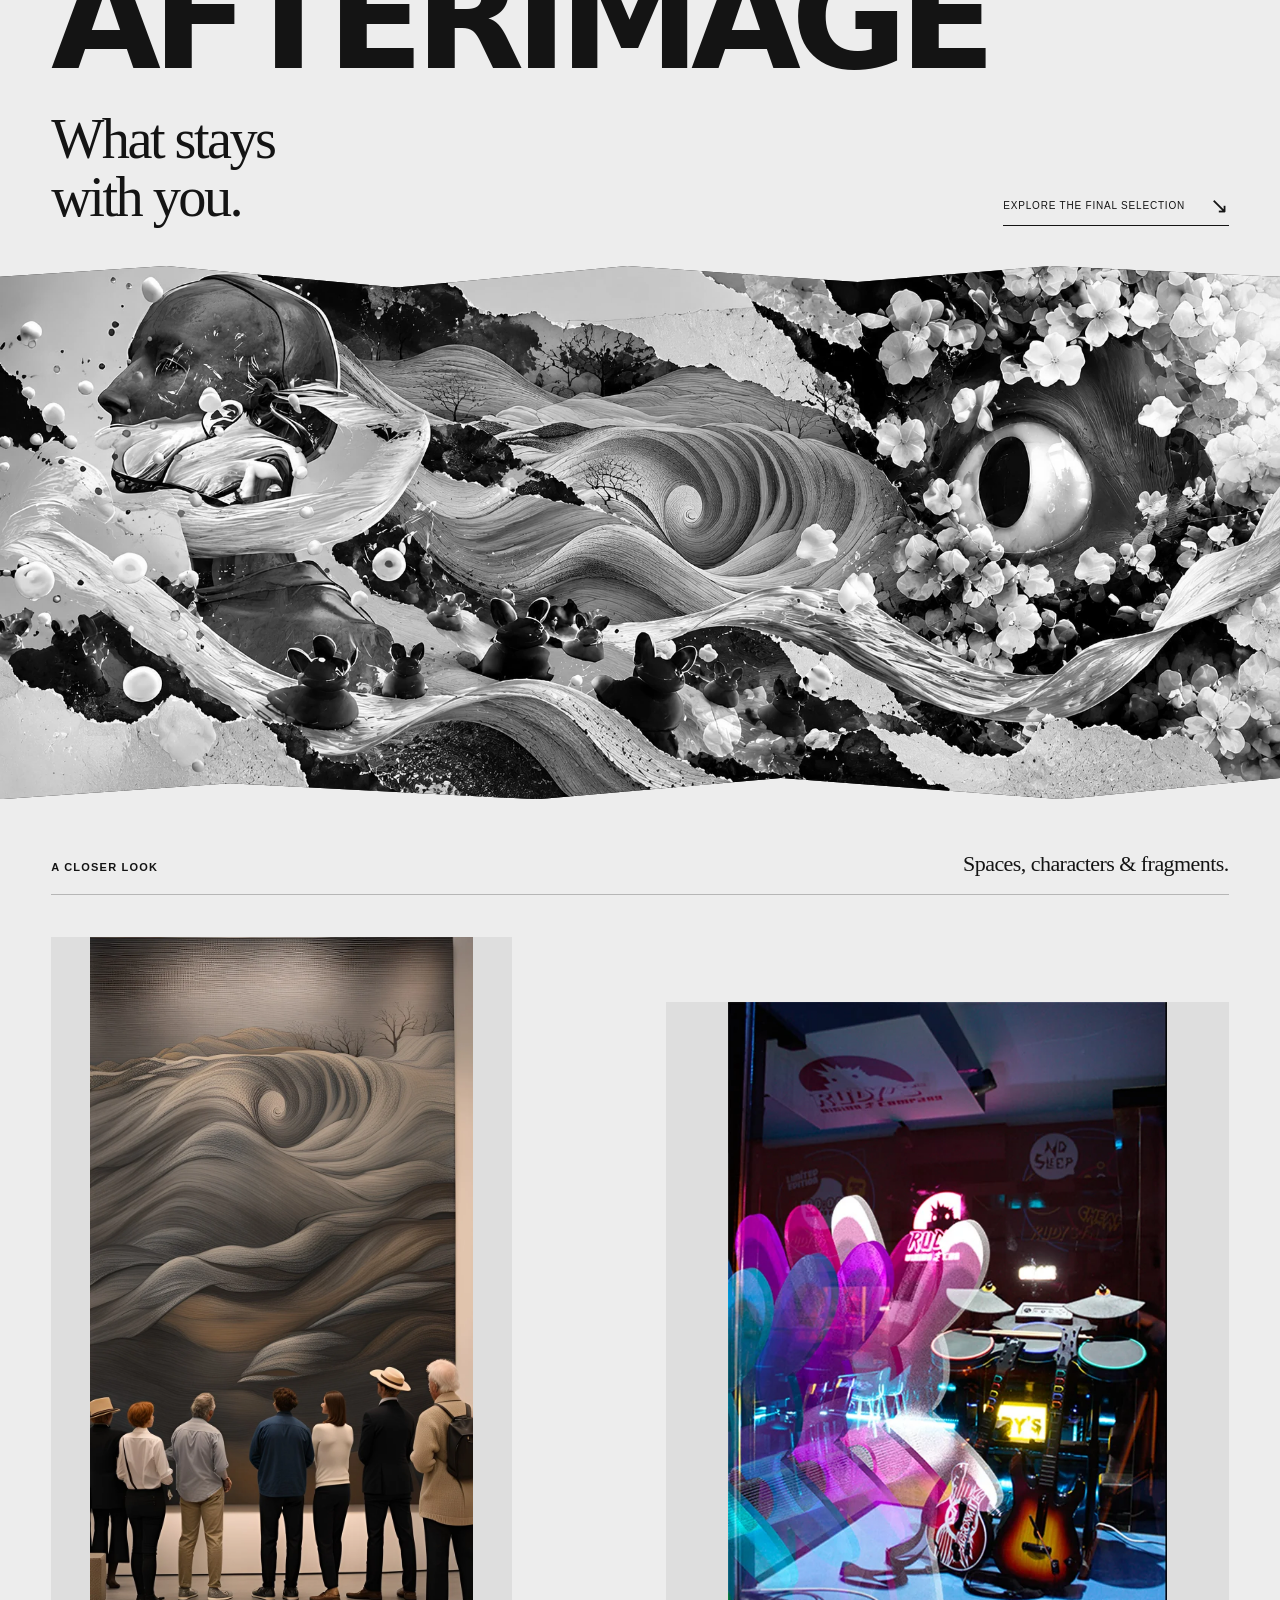
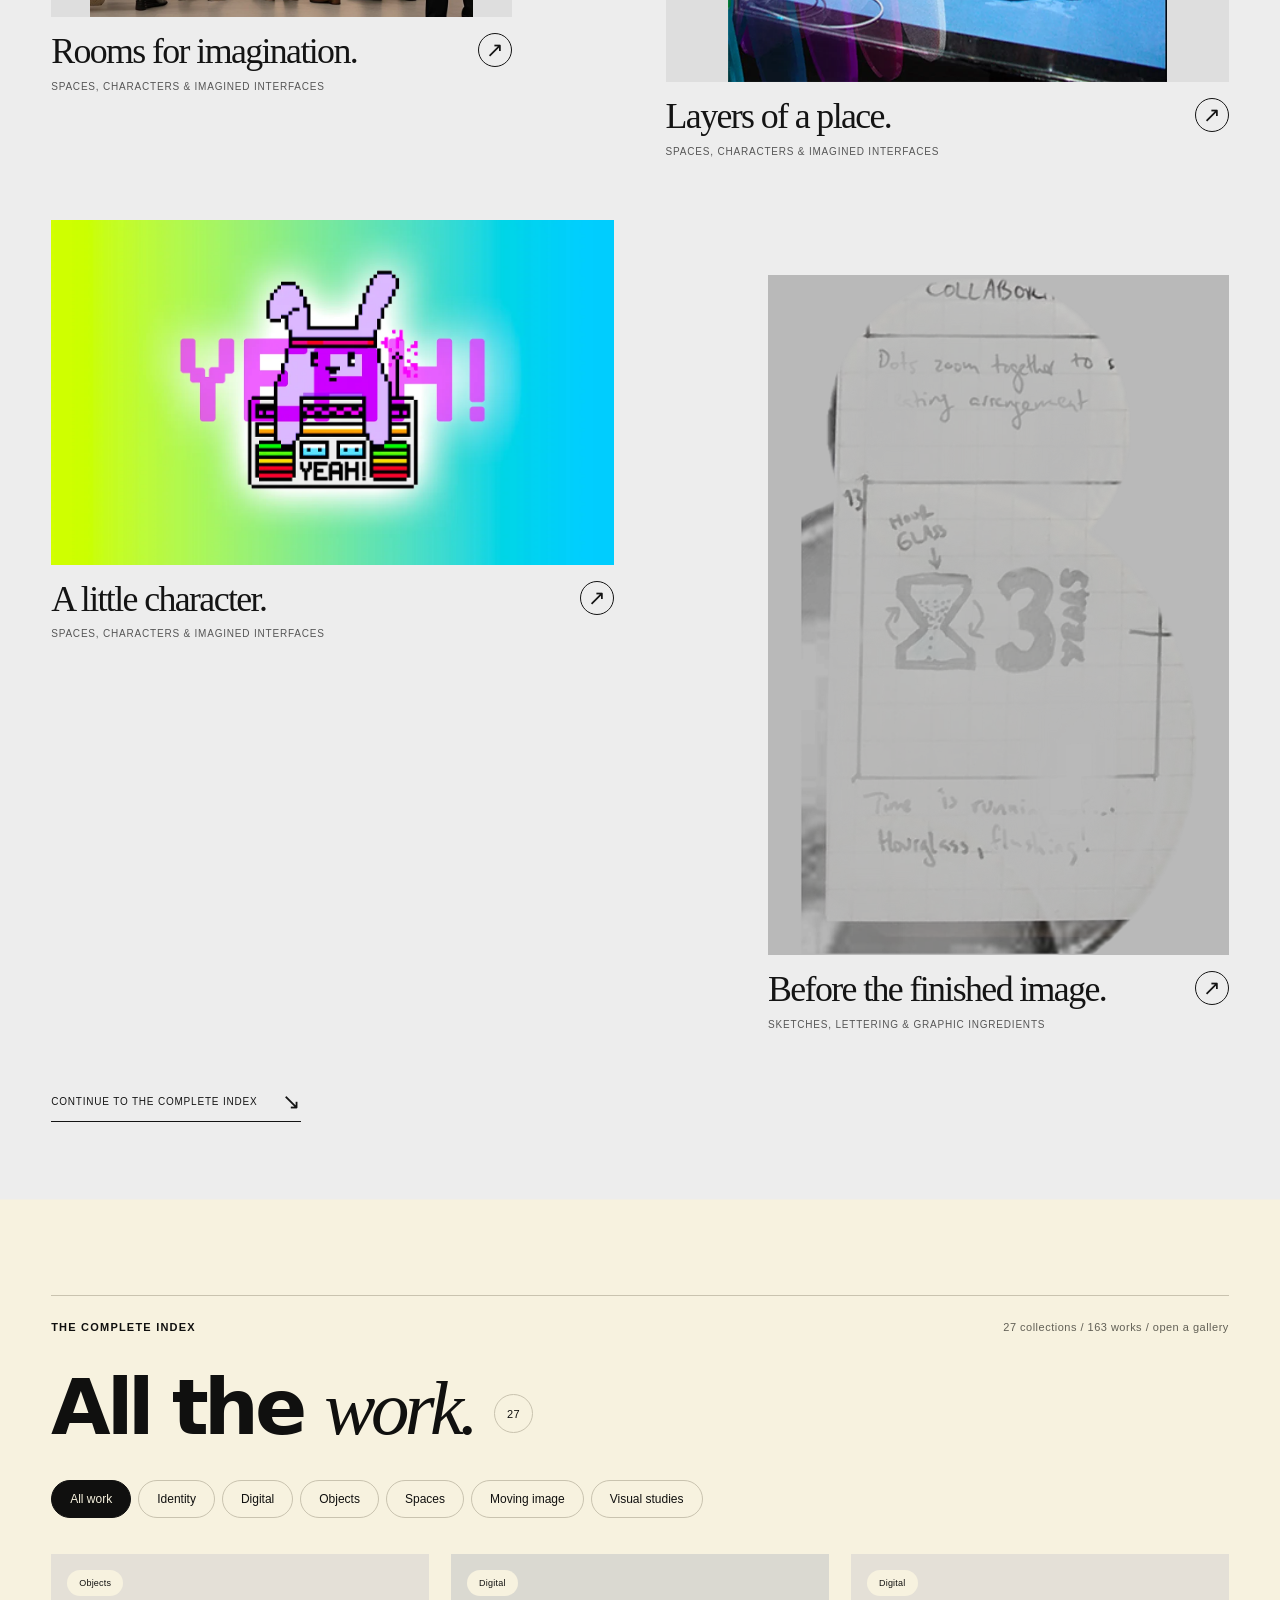
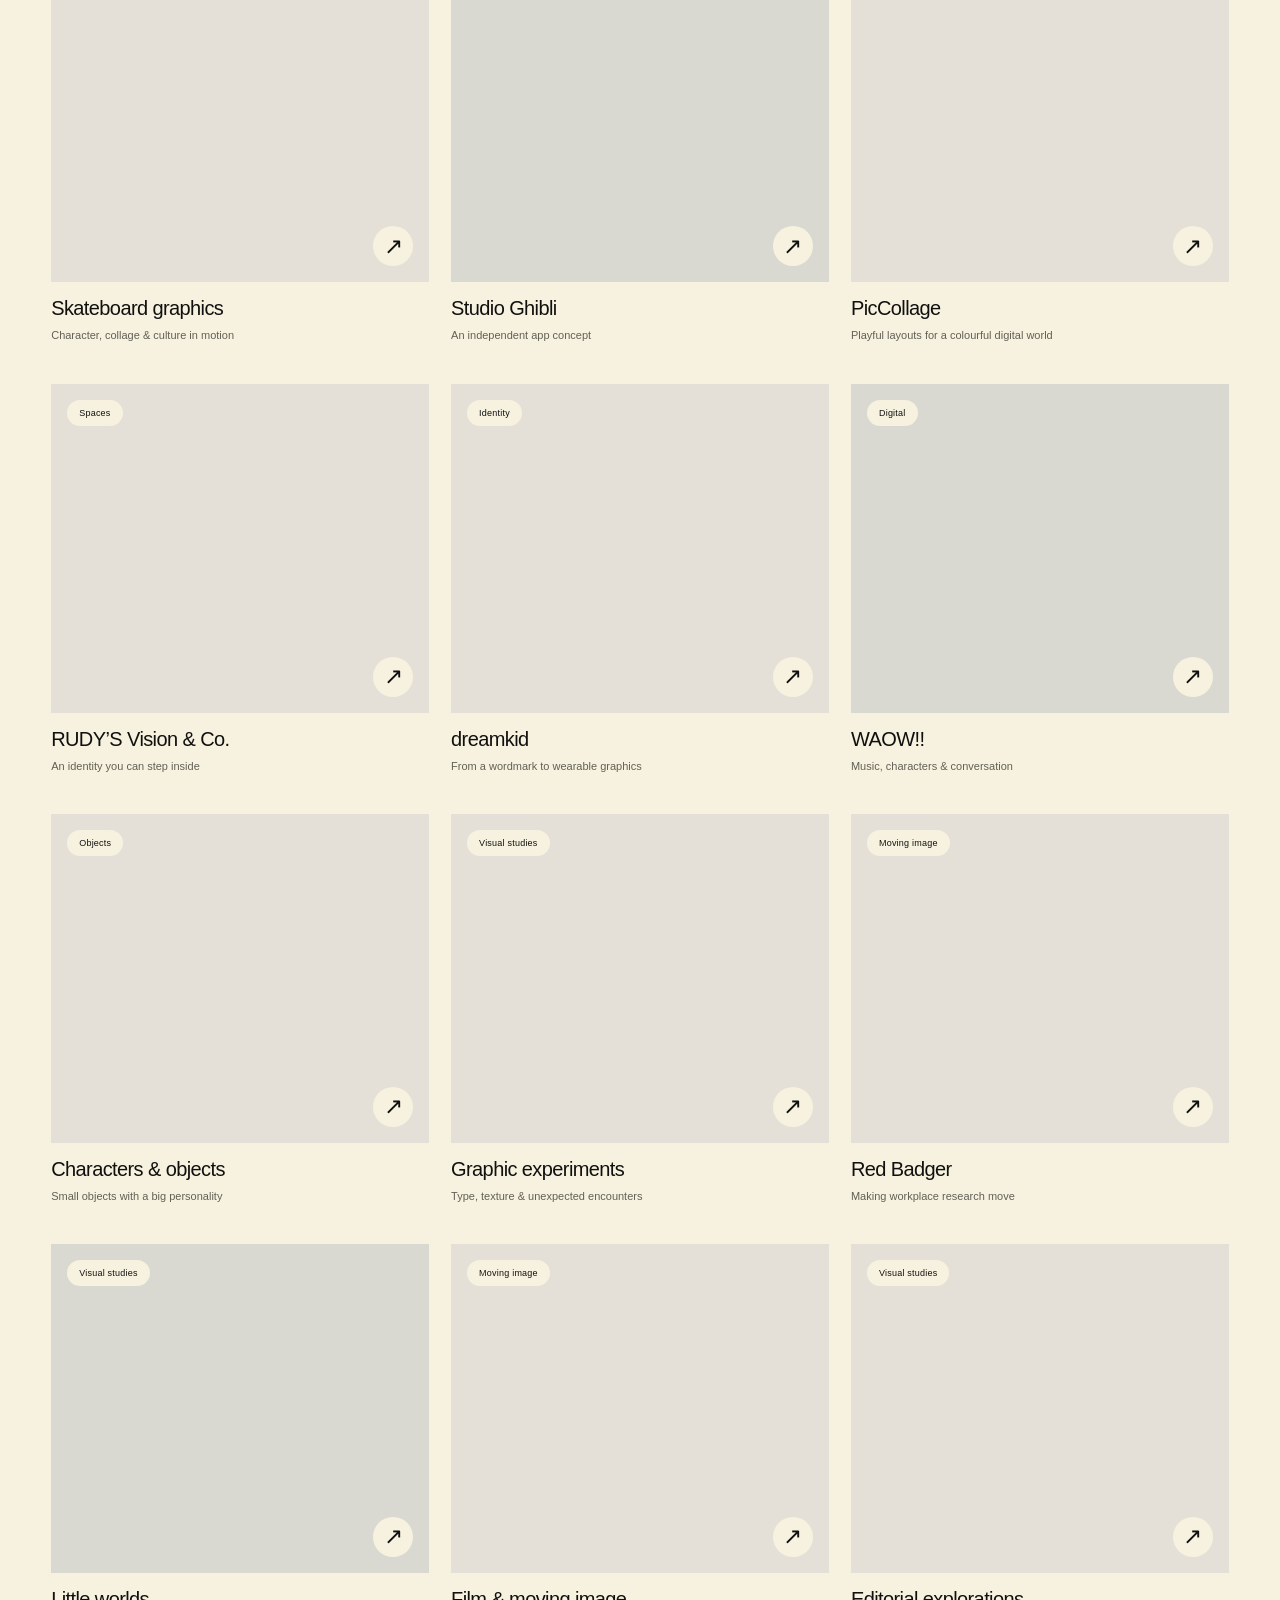
==== commit e6d4f9ec: "Add site-wide nofollow directive" ====
--- a/index.html
+++ b/index.html
@@ -3,6 +3,7 @@
 <head>
   <meta charset="utf-8">
   <meta name="viewport" content="width=device-width, initial-scale=1">
+  <meta name="robots" content="nofollow">
   <meta name="theme-color" content="#f7f2df">
   <meta name="description" content="Rudy Hartt is a multidisciplinary designer and filmmaker working worldwide. Explore selected work across identity, digital experiences, objects, spaces and moving image.">
   <meta property="og:type" content="website">
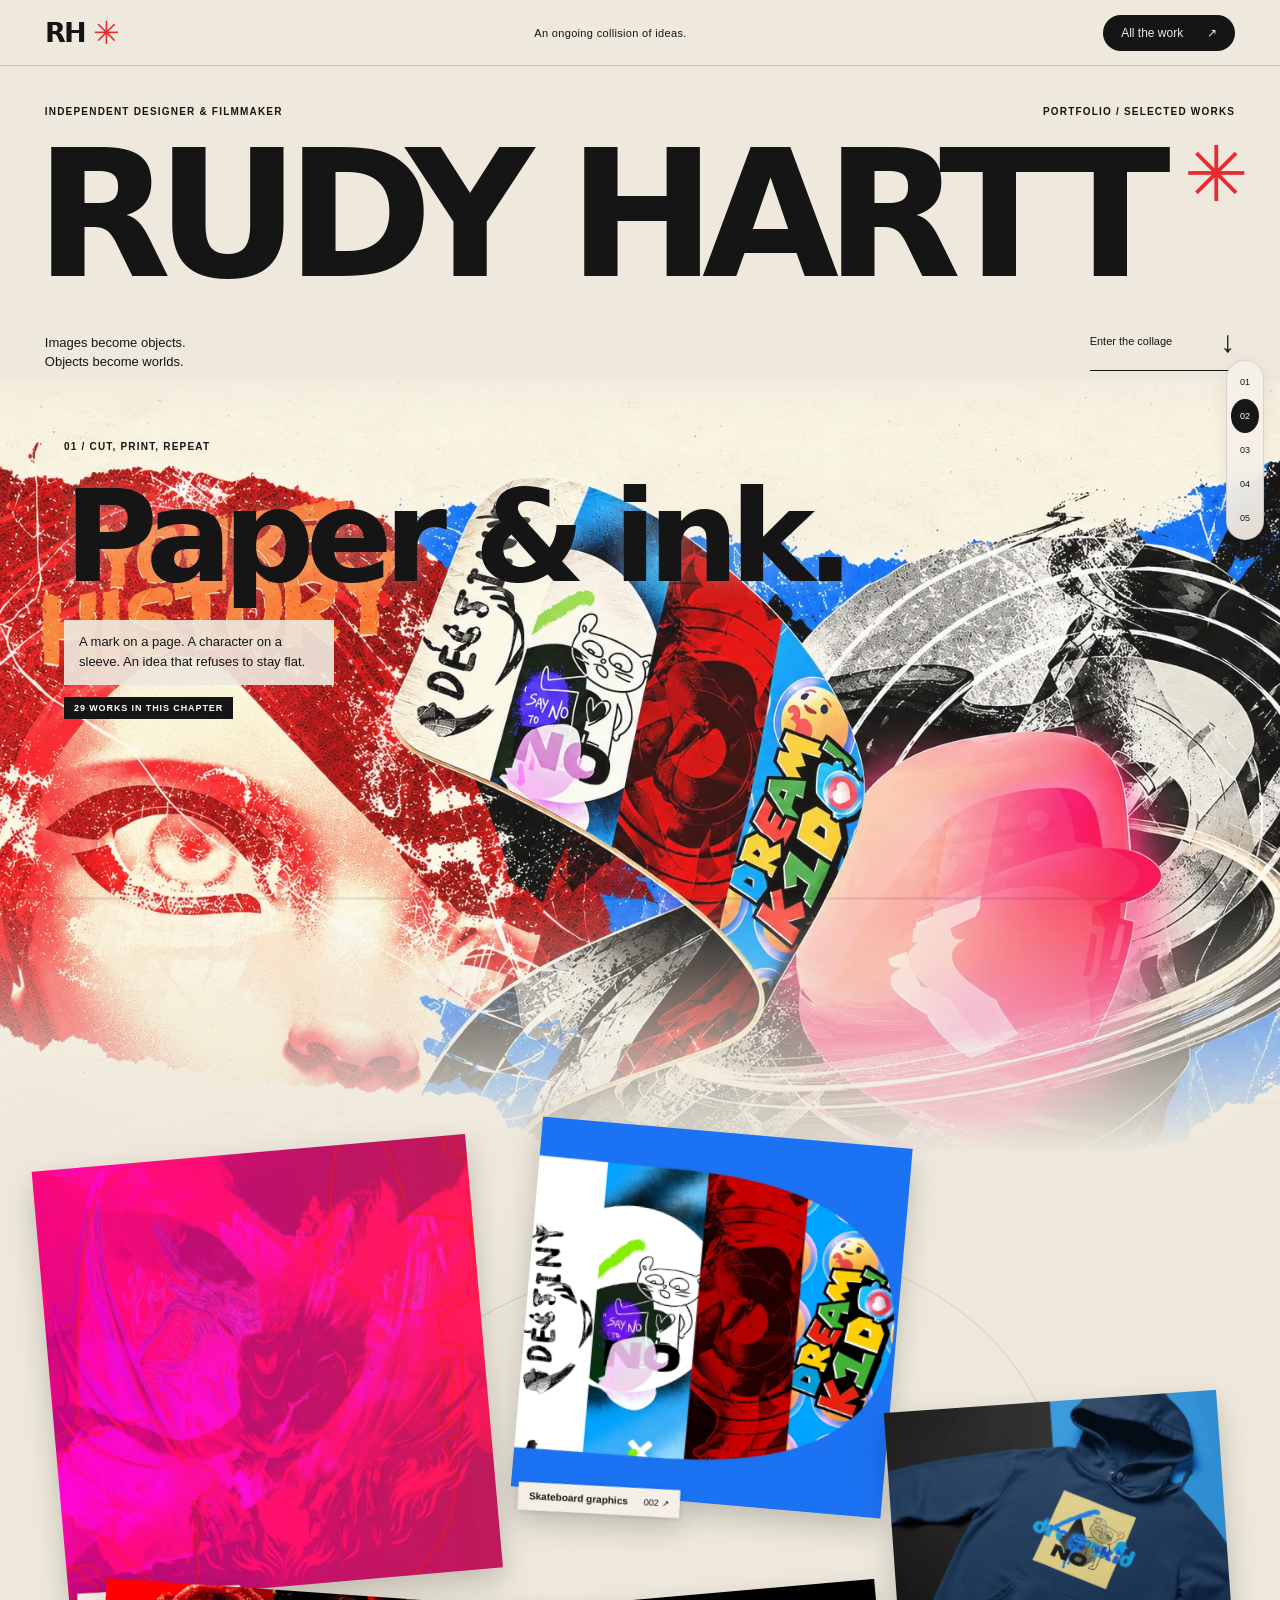
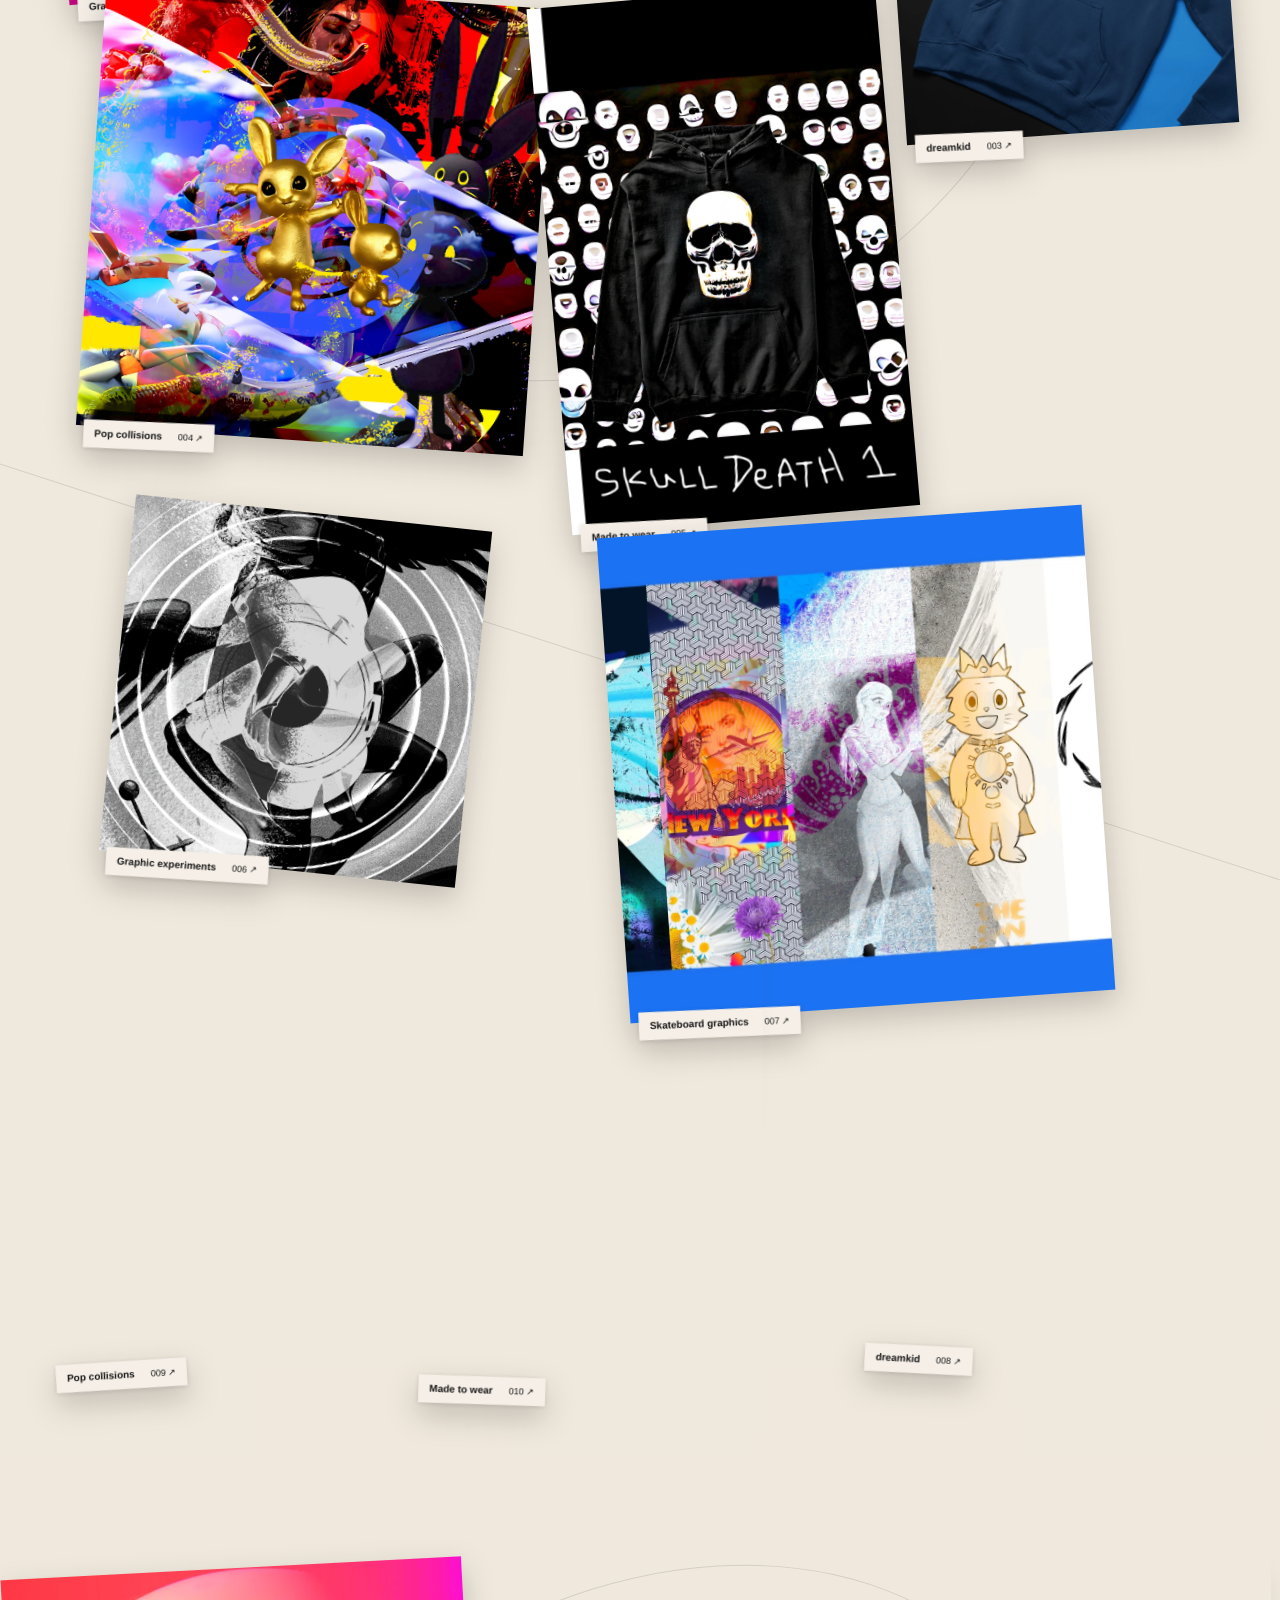
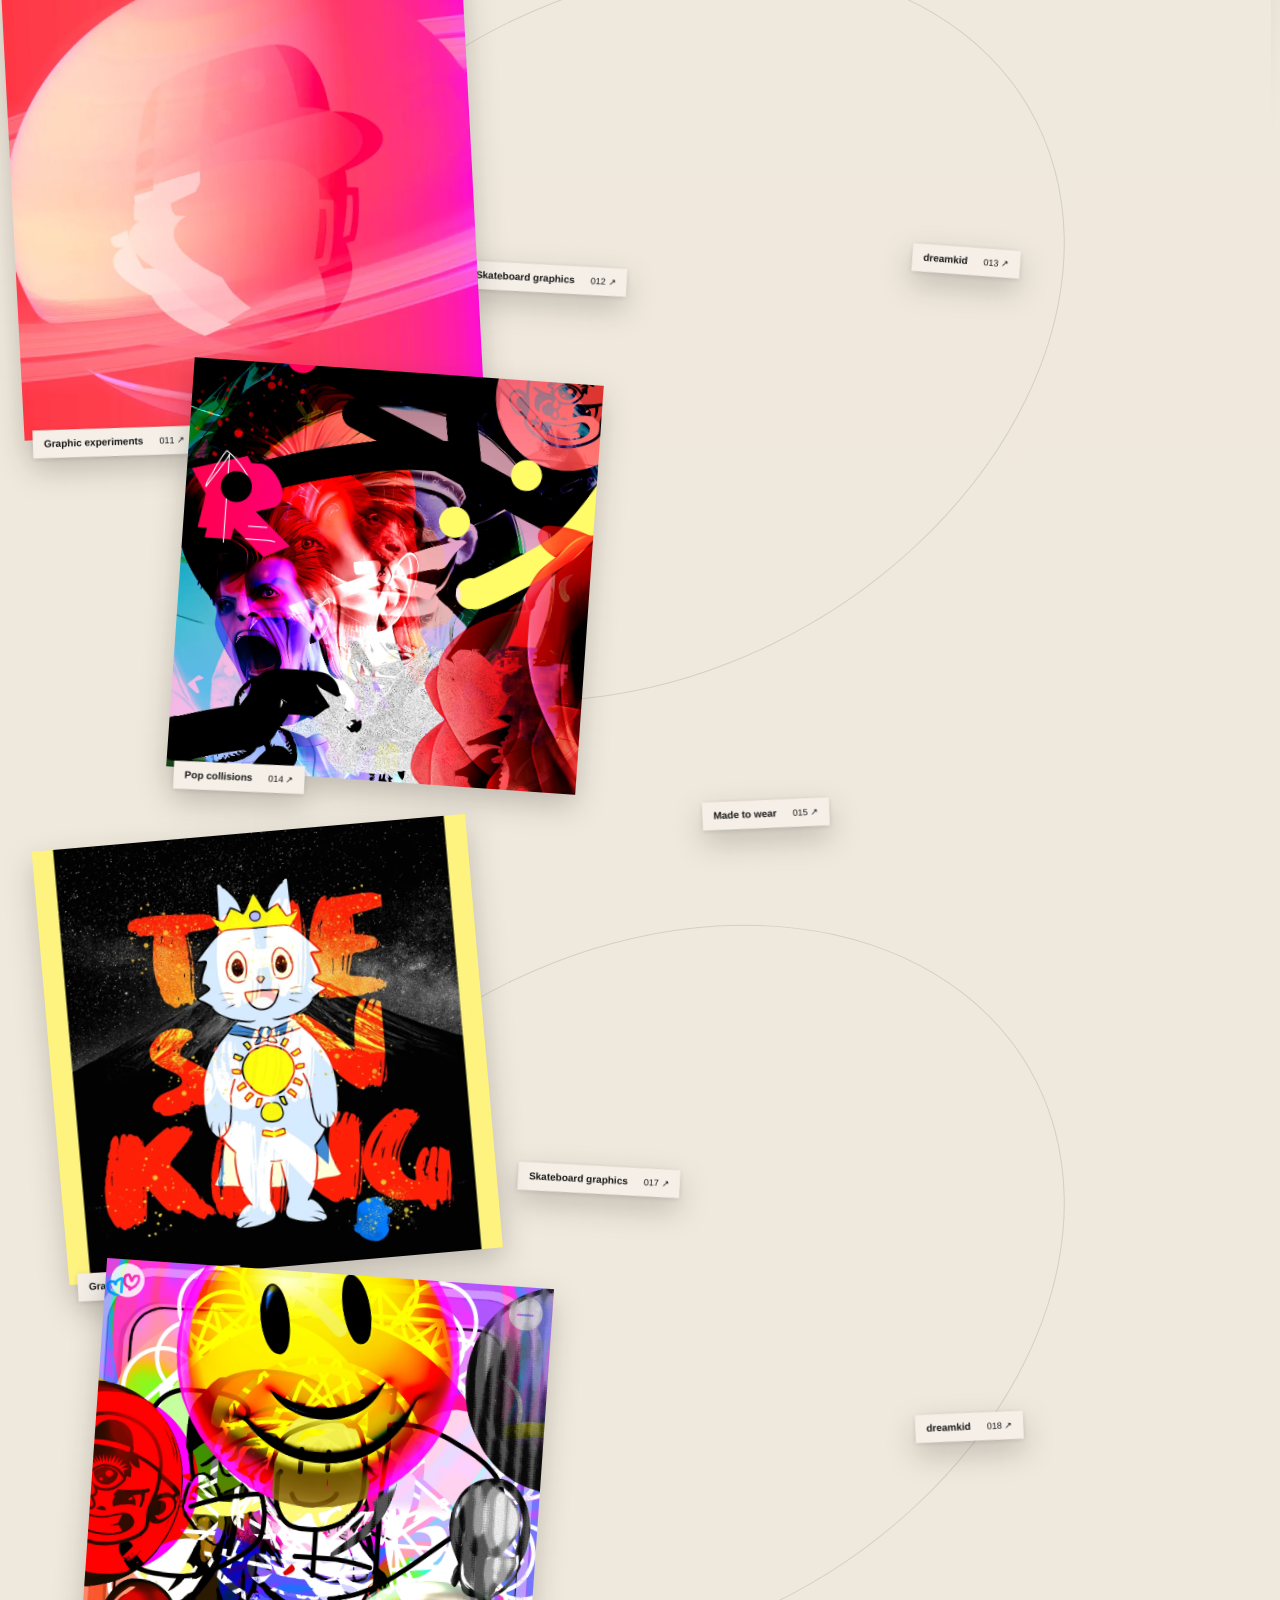
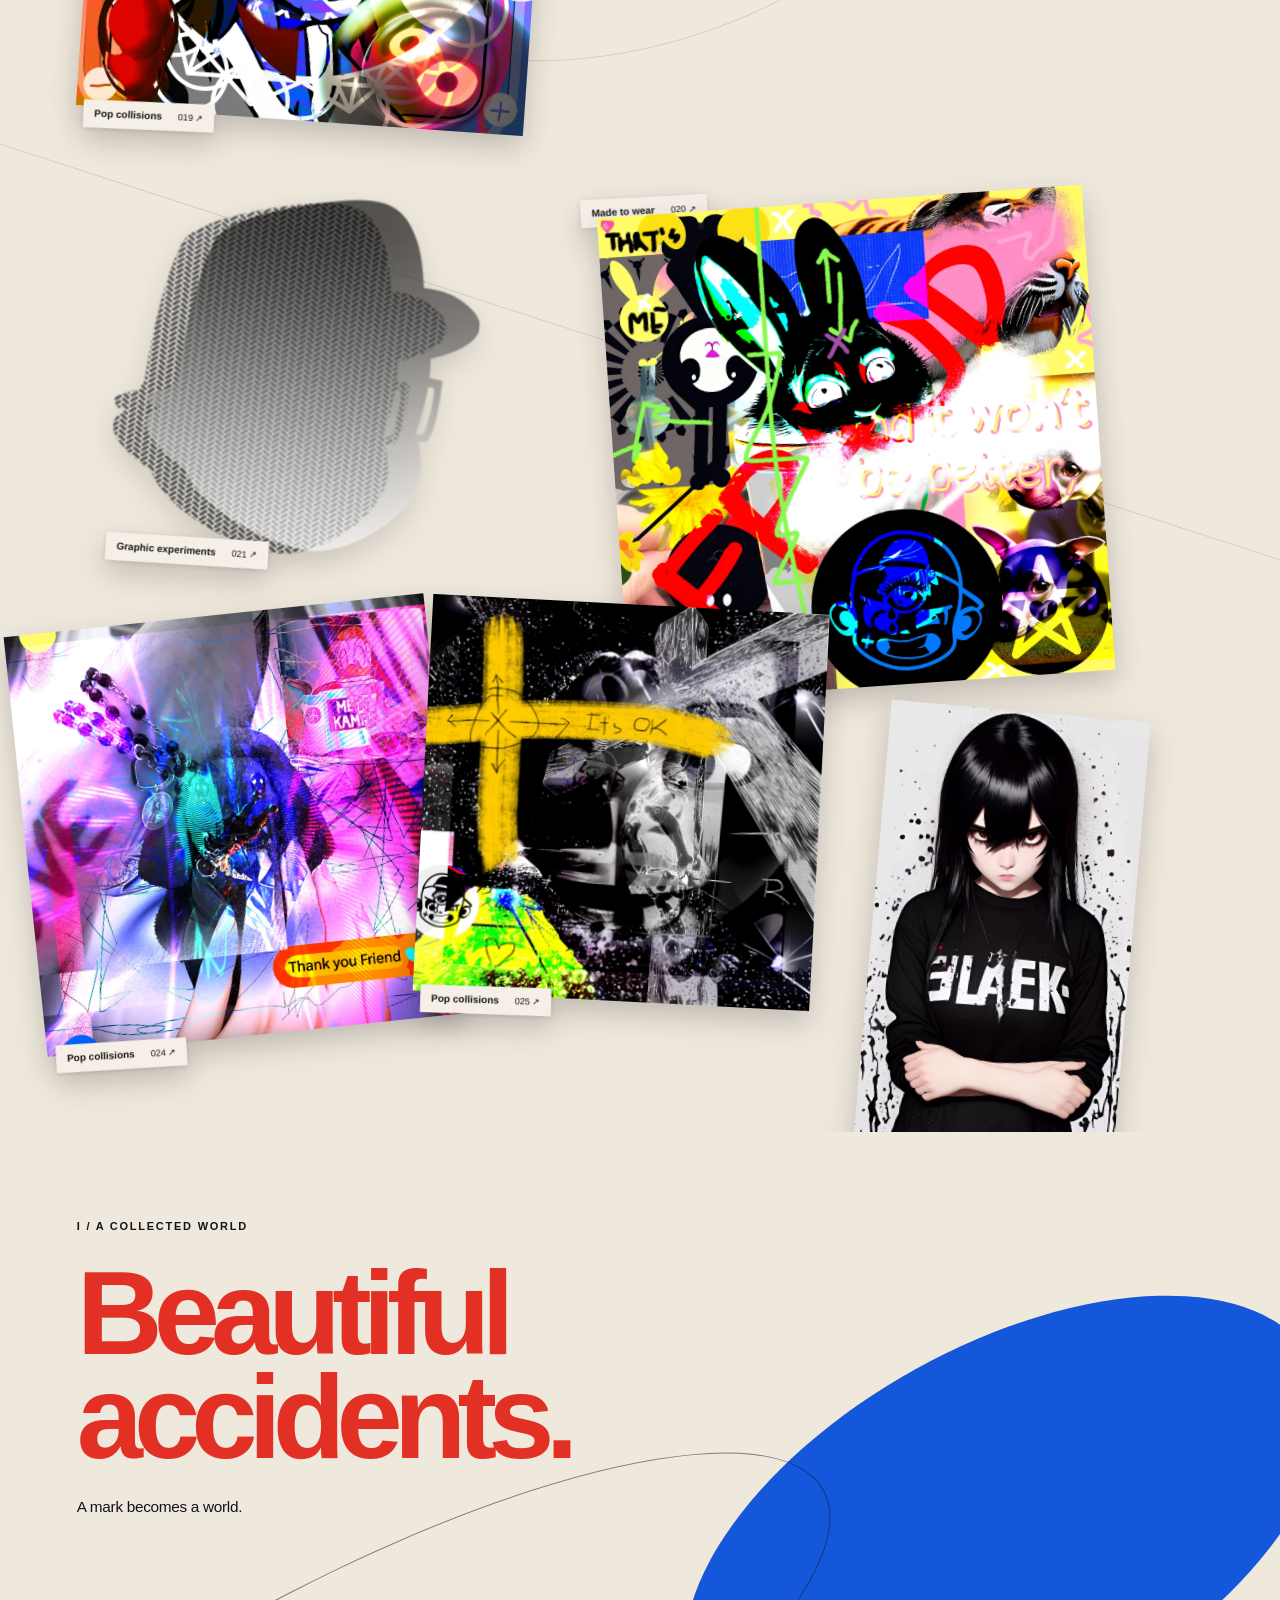
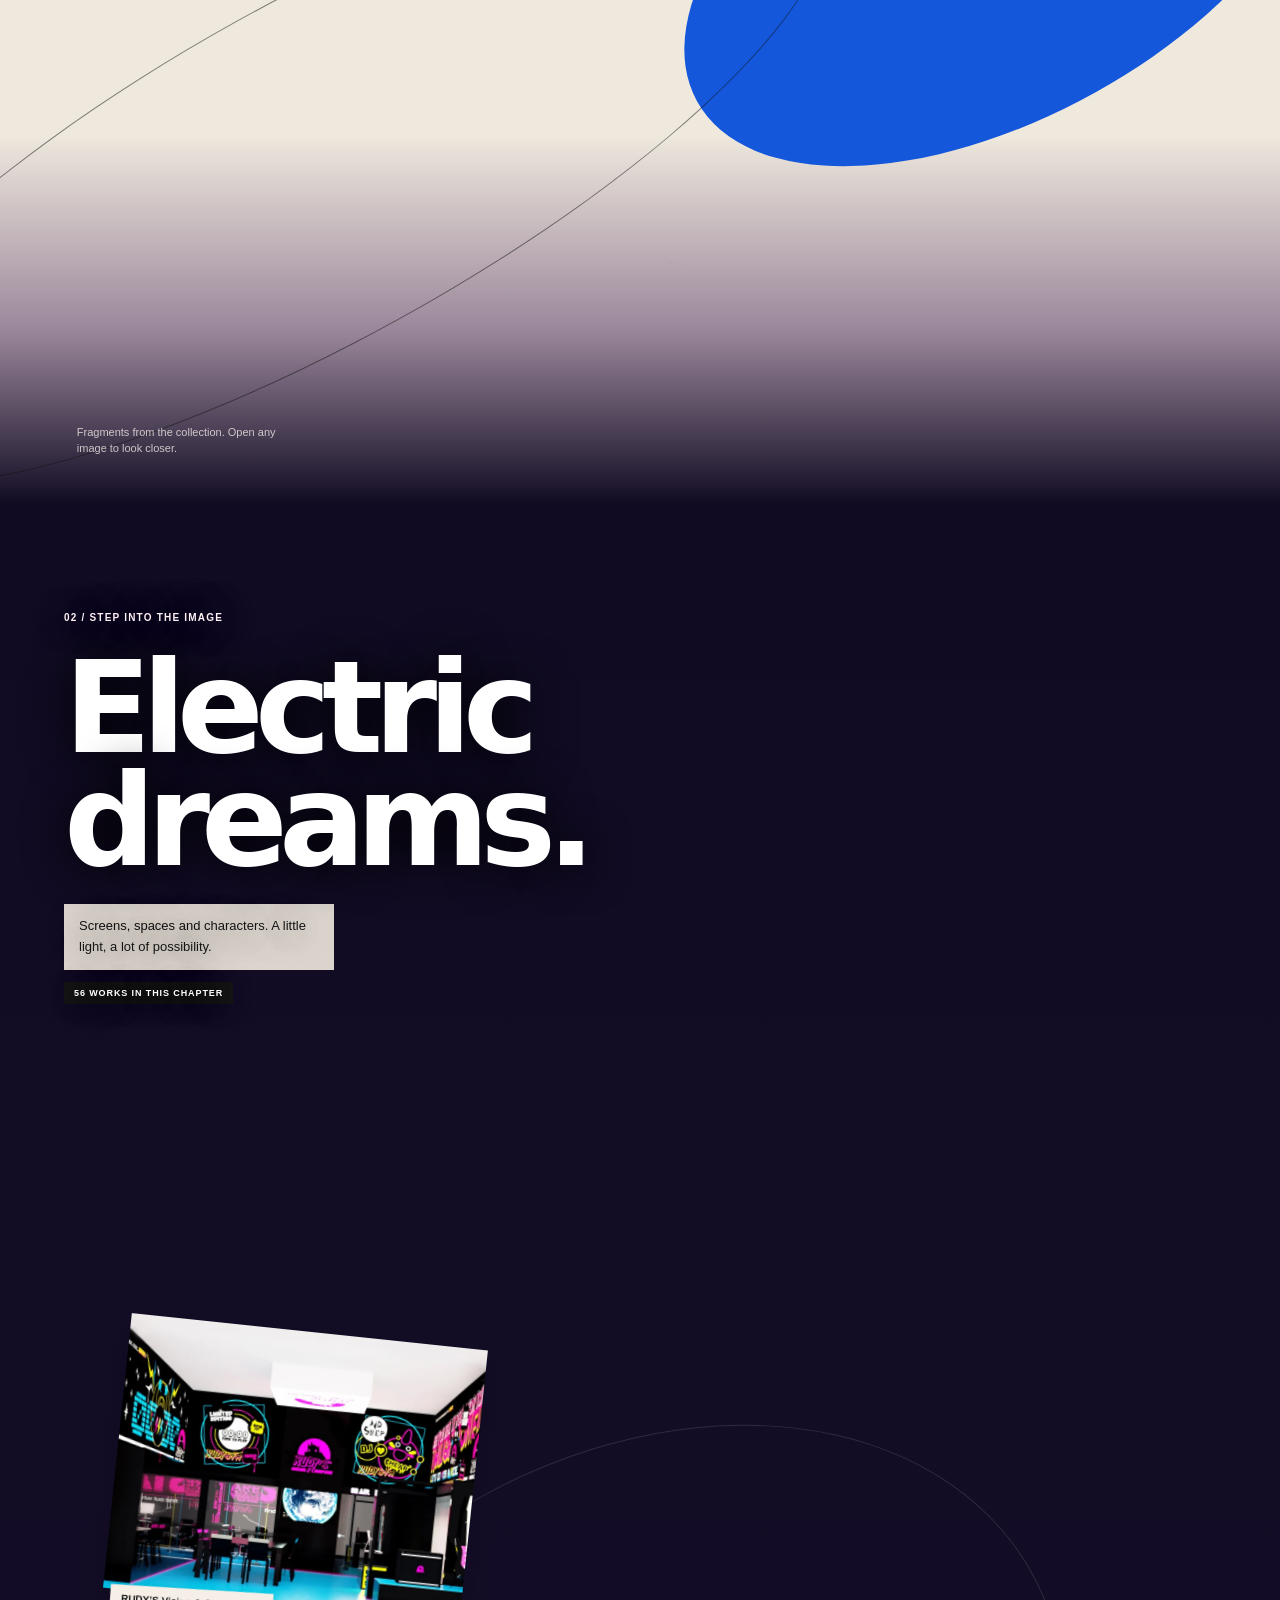
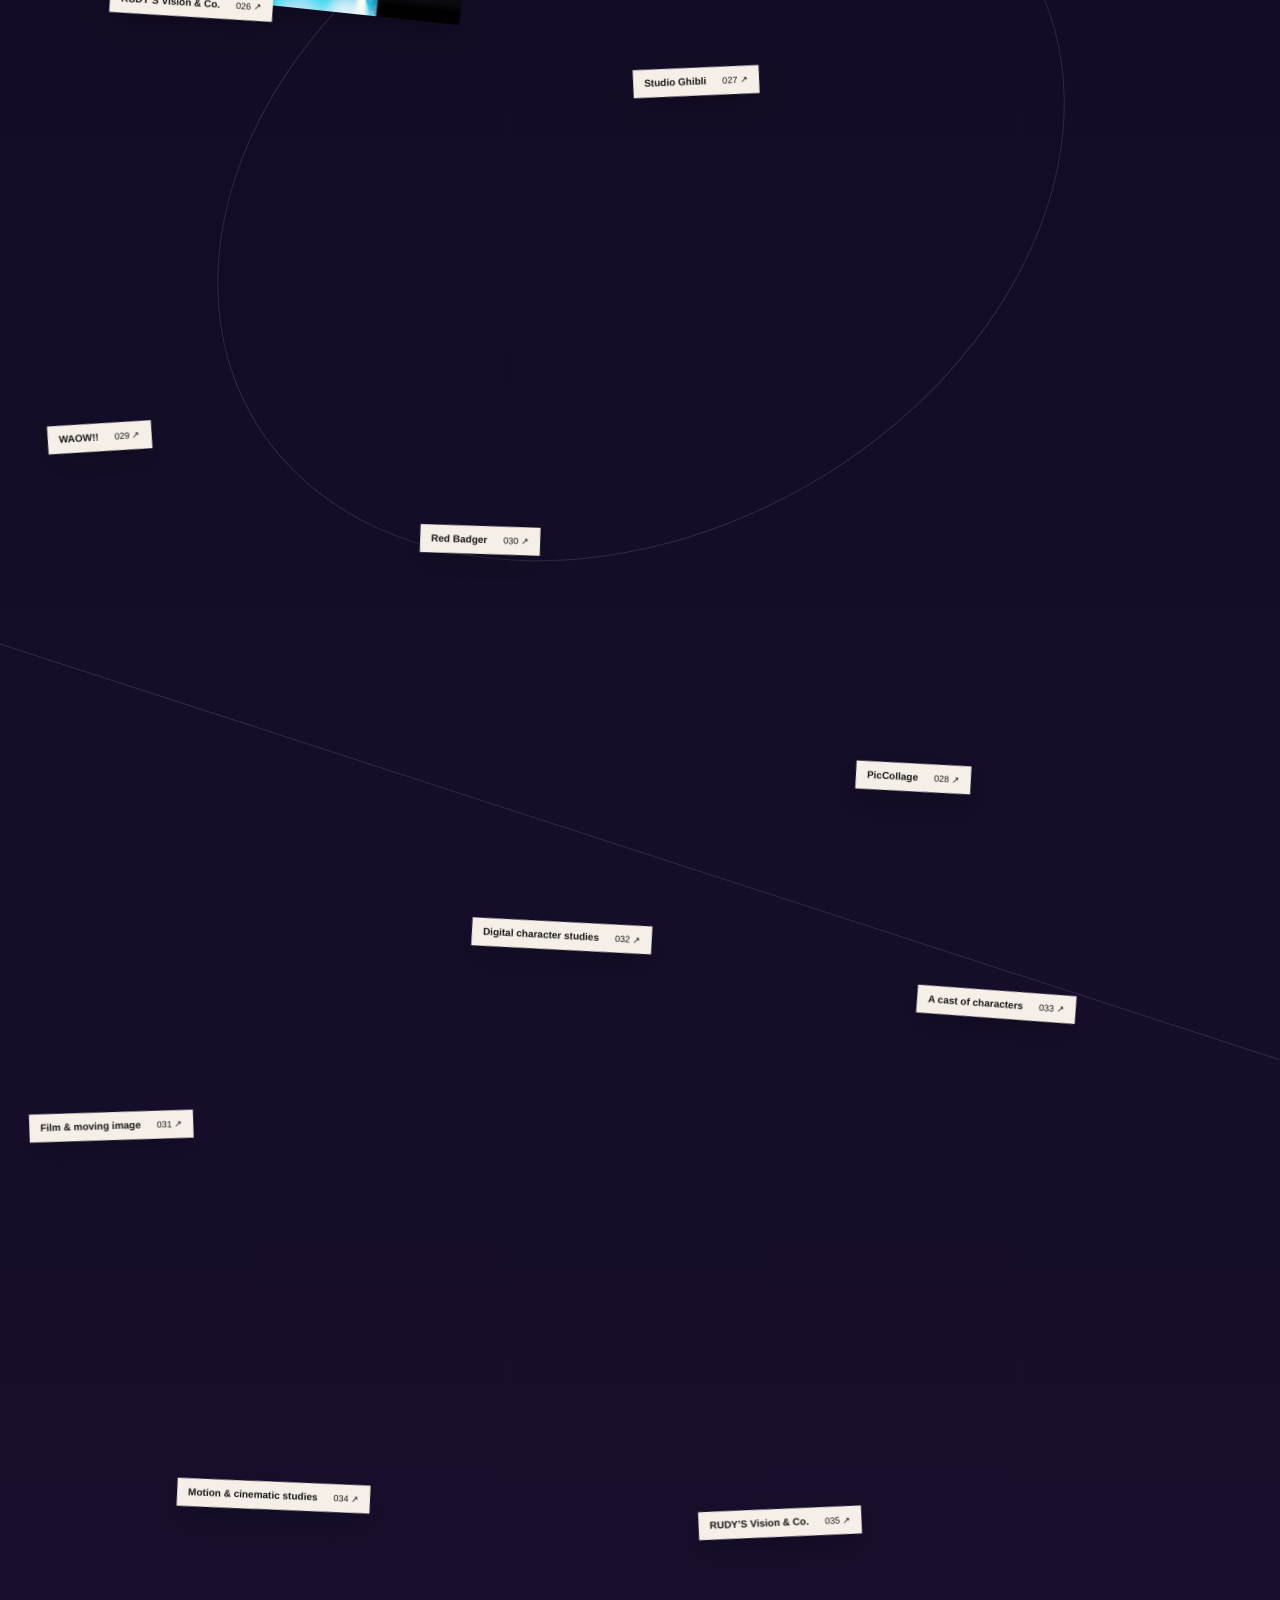
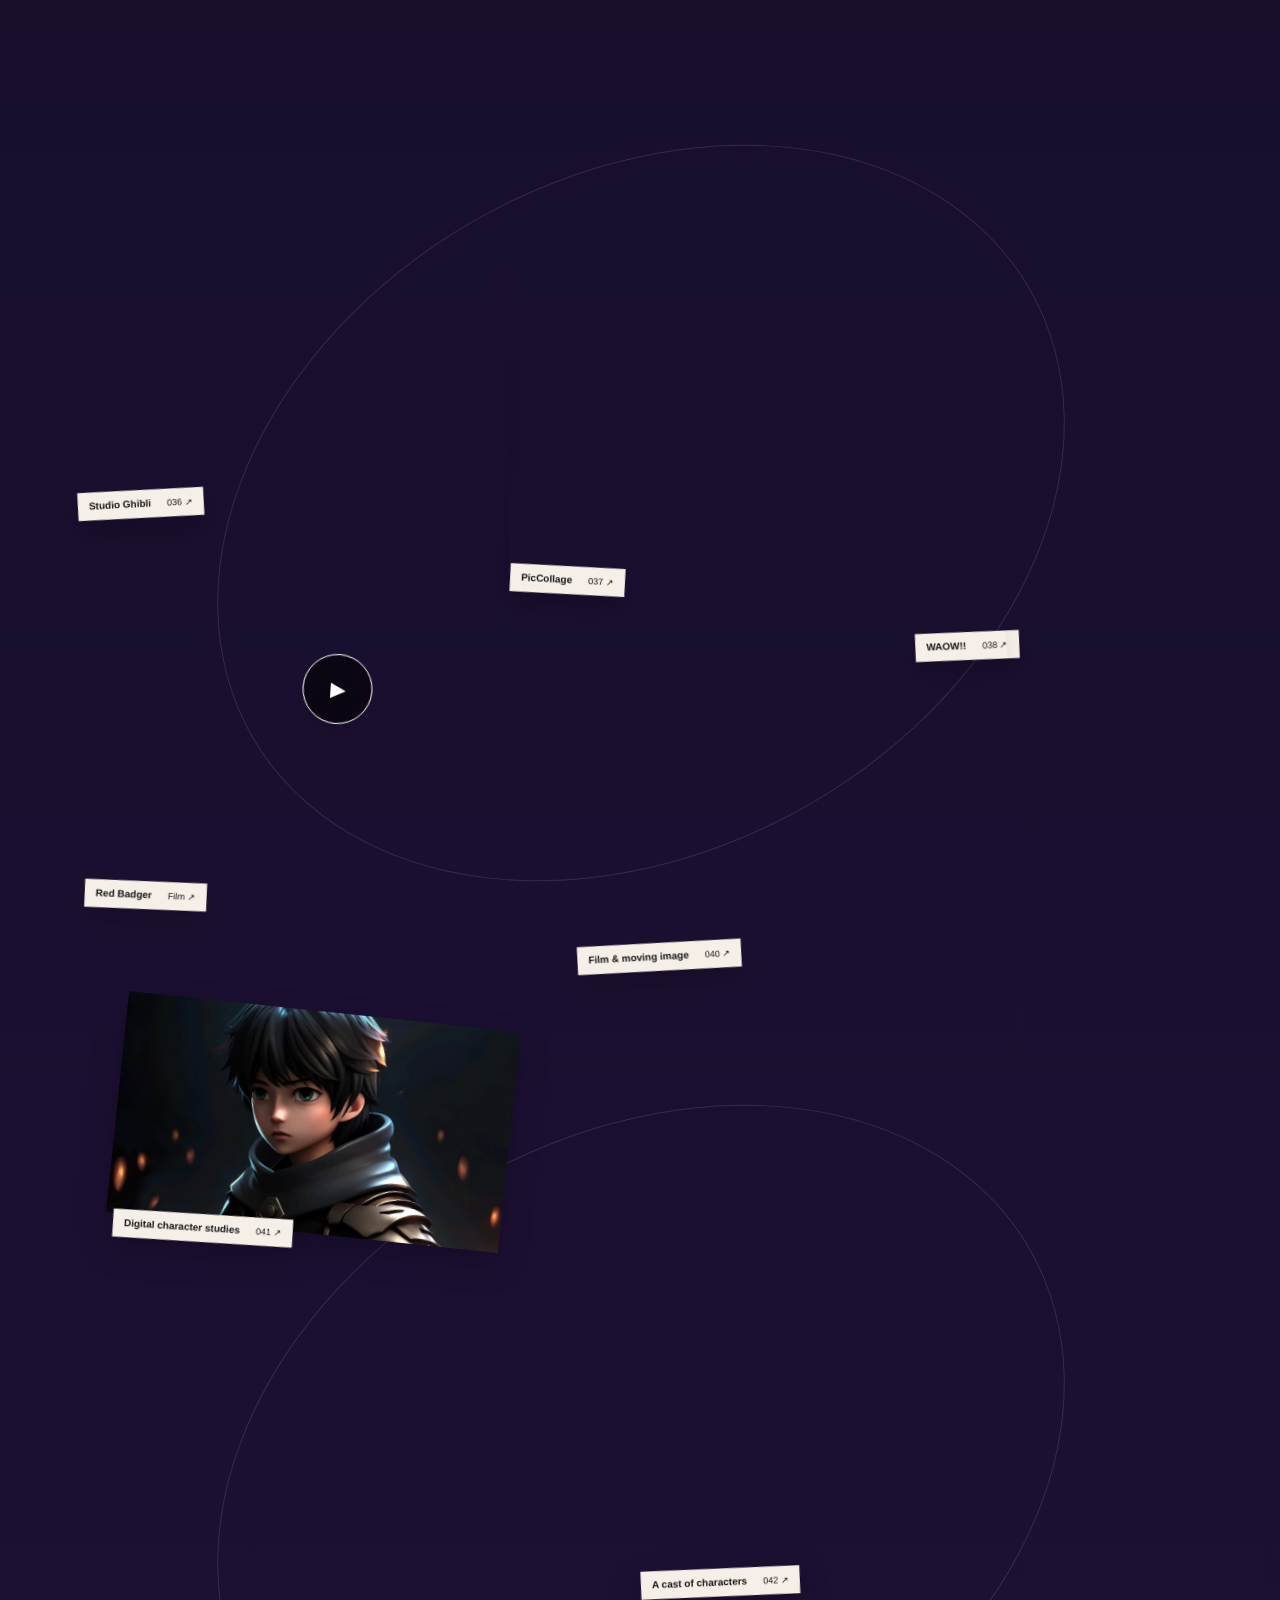
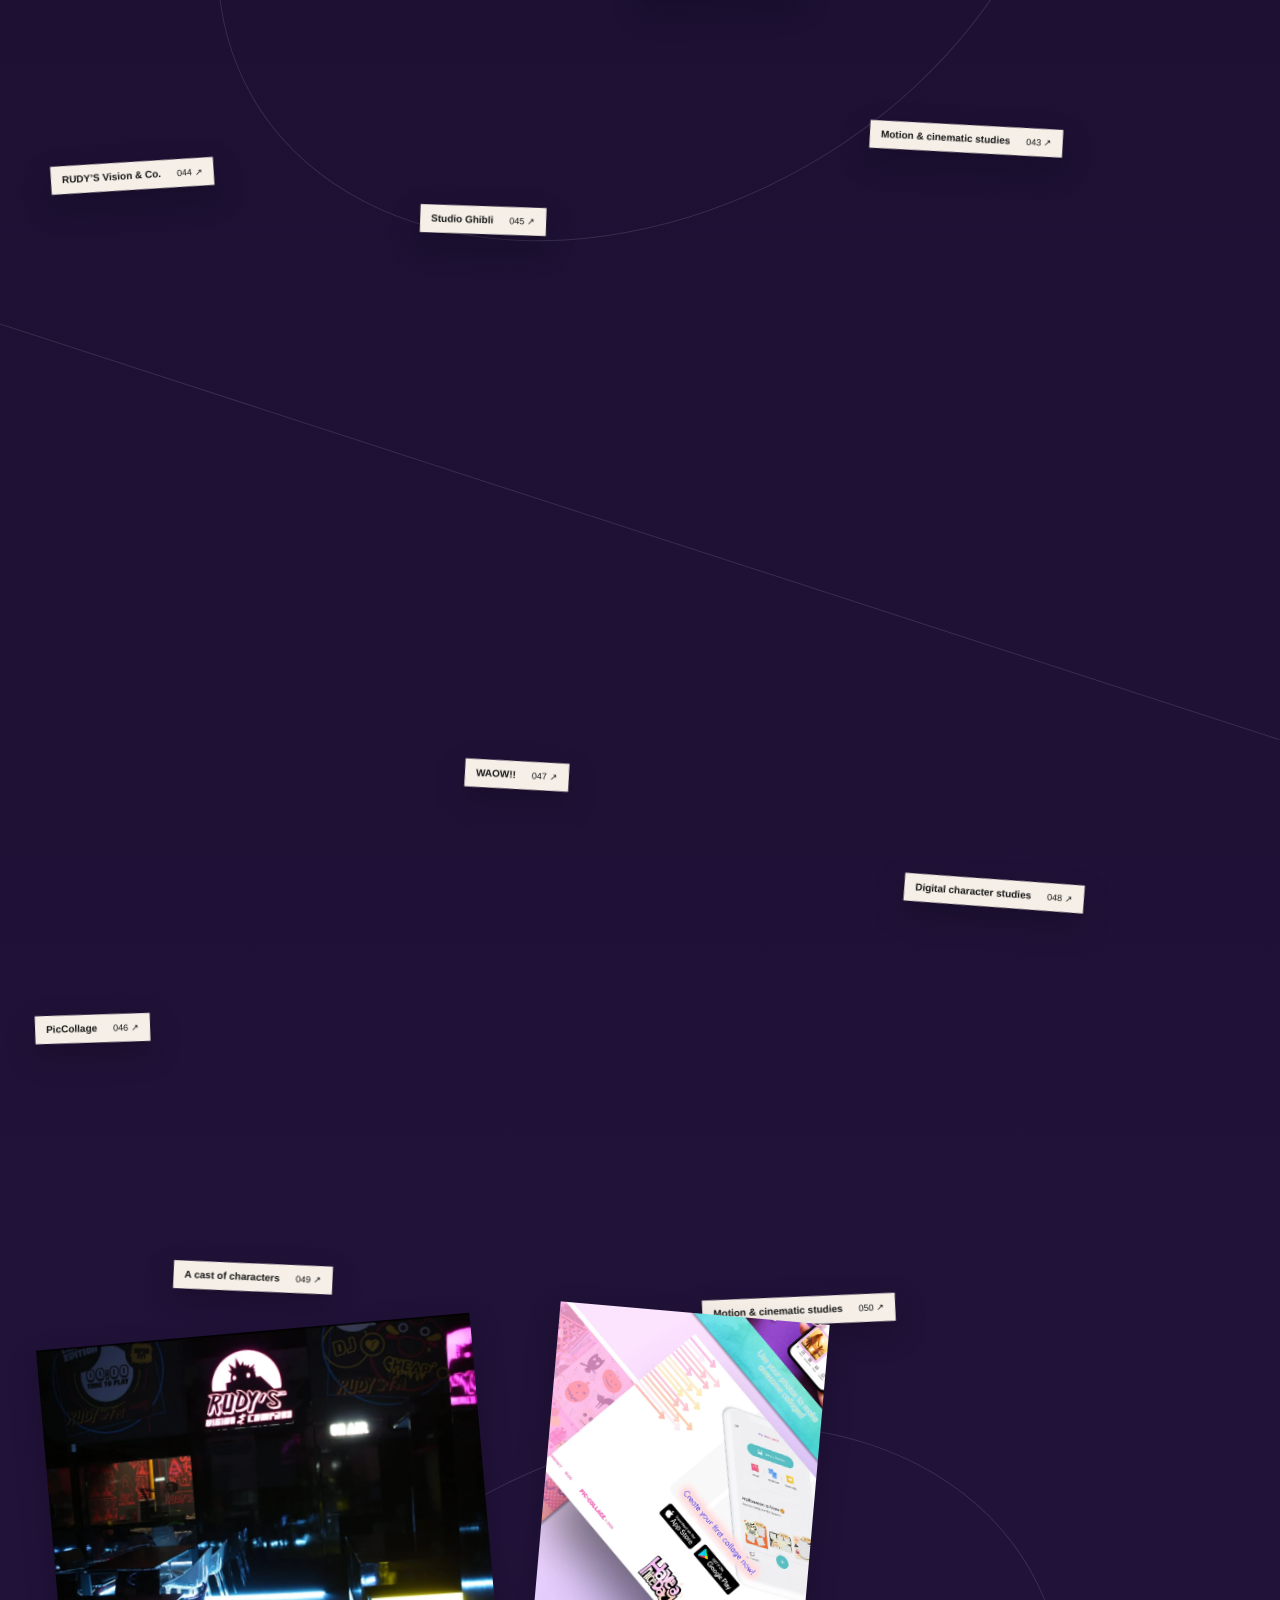
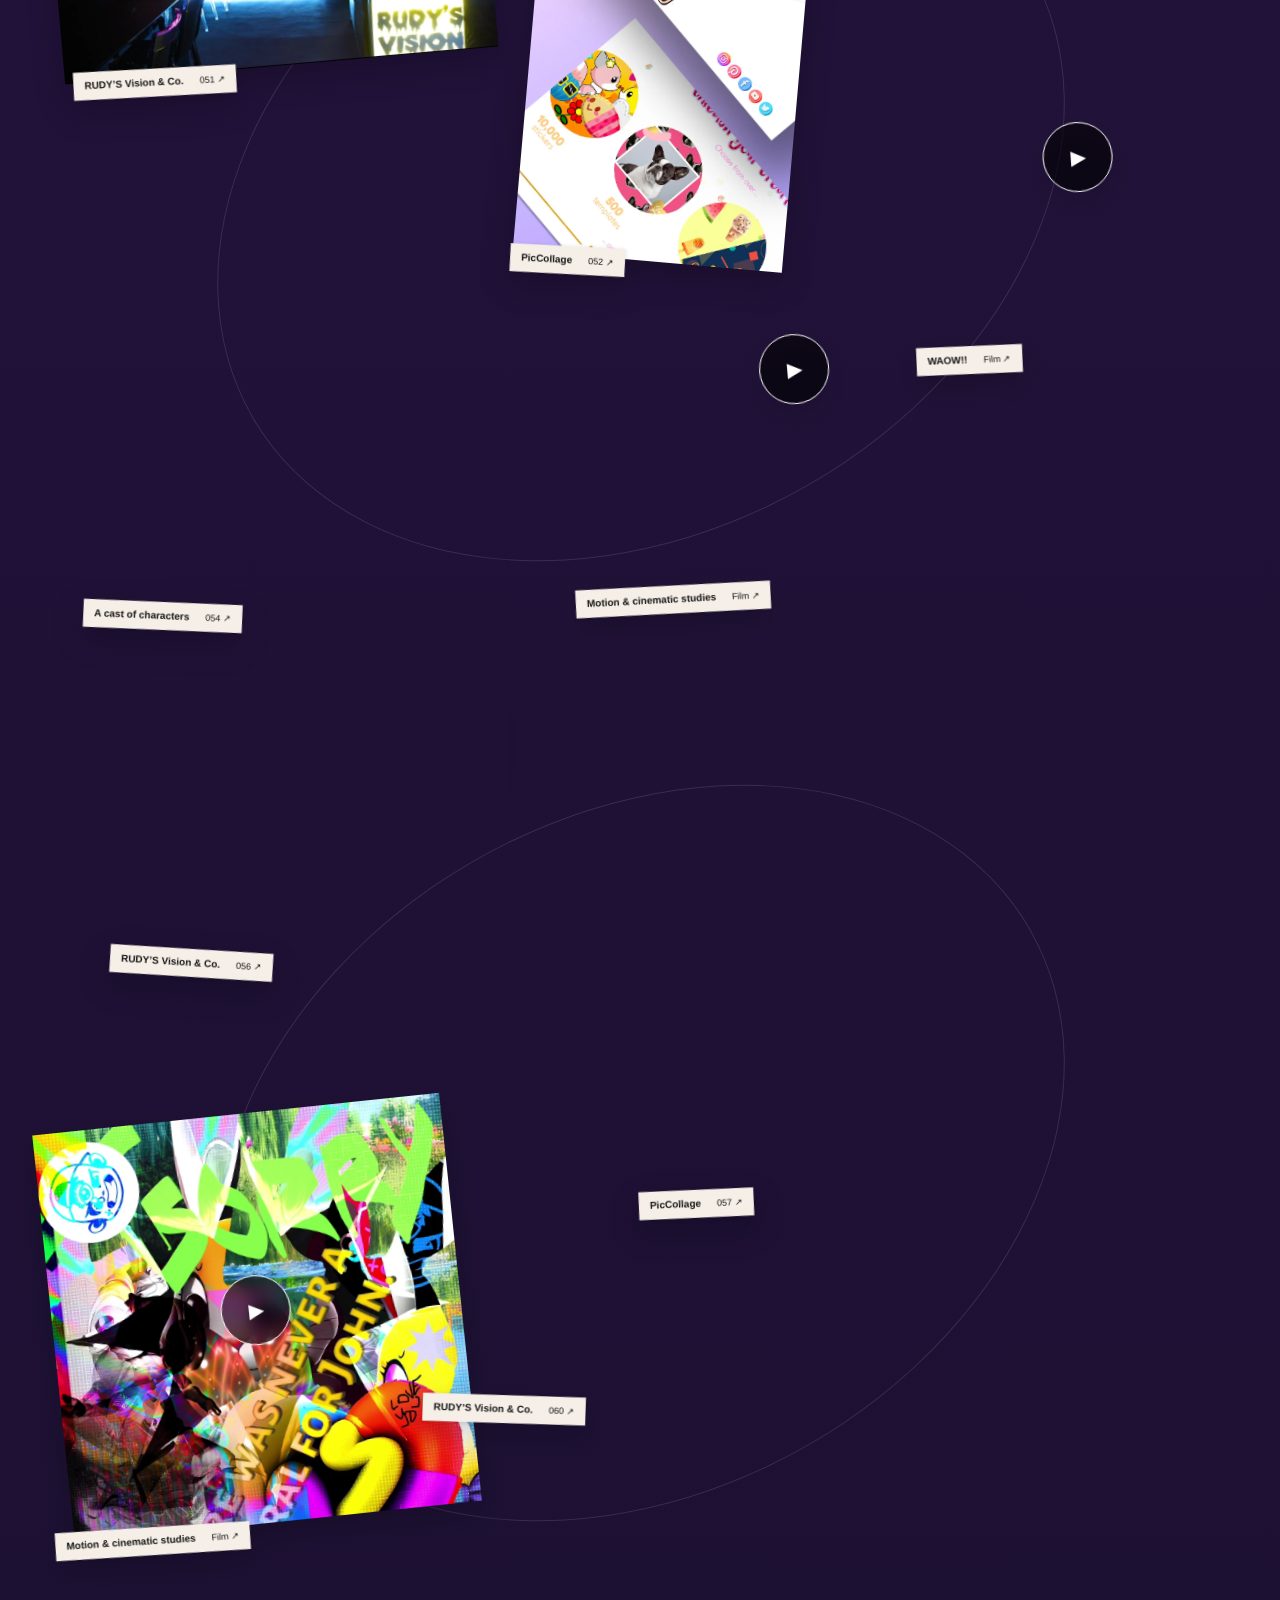
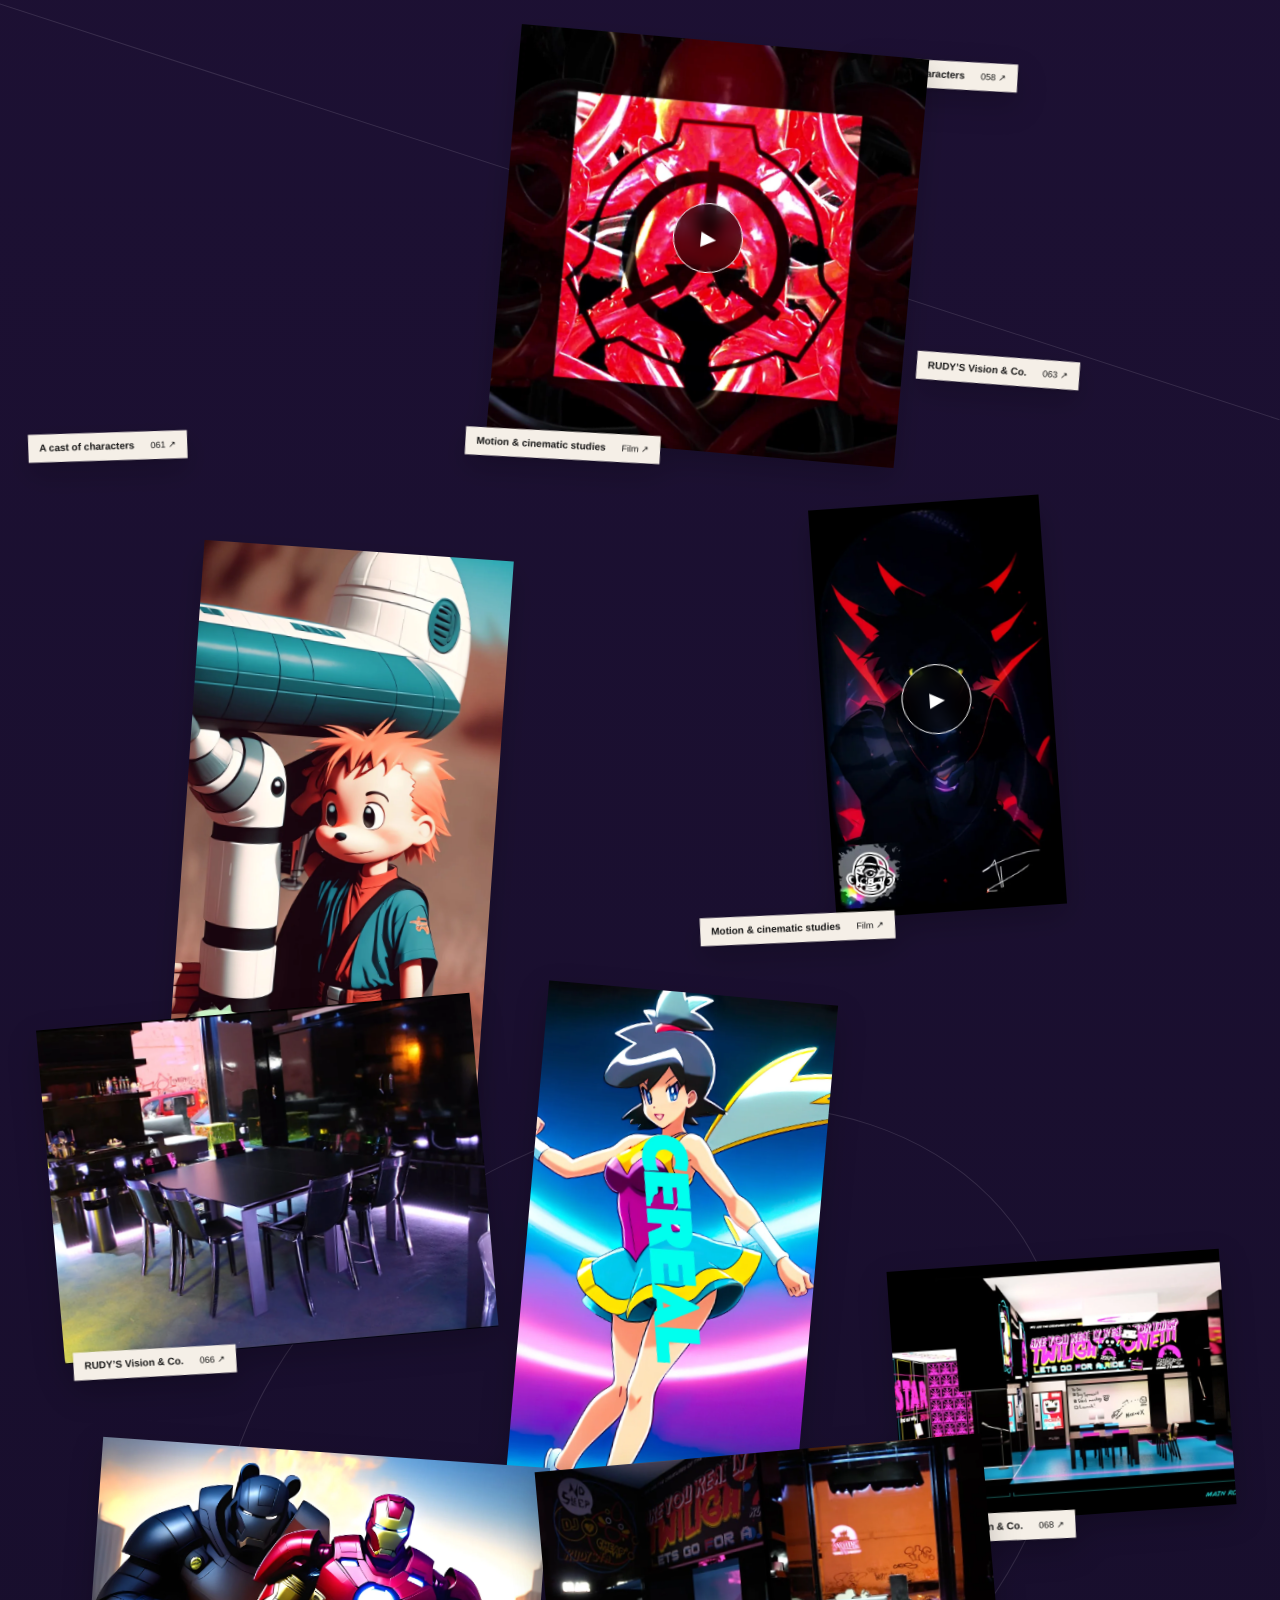
==== commit 343e1aea: "Promote the continuous collage portfolio and add a distinct LOVE portrait" ====
--- a/index.html
+++ b/index.html
@@ -3,122 +3,55 @@
 <head>
   <meta charset="utf-8">
   <meta name="viewport" content="width=device-width, initial-scale=1">
-  <meta name="robots" content="nofollow">
-  <meta name="theme-color" content="#f7f2df">
-  <meta name="description" content="Rudy Hartt is a multidisciplinary designer and filmmaker working worldwide. Explore selected work across identity, digital experiences, objects, spaces and moving image.">
-  <meta property="og:type" content="website">
-  <meta property="og:title" content="Rudy Hartt — Design, film & everything between">
-  <meta property="og:description" content="A portfolio of identities, digital experiences, objects, spaces and moving image.">
+  <meta name="robots" content="noindex, nofollow">
+  <meta name="theme-color" content="#eee8dd">
+  <title>RUDY HARTT — A continuous collage</title>
+  <meta name="description" content="A continuous journey through the graphic worlds, images, objects and imagined futures of Rudy Hartt.">
+  <meta property="og:title" content="RUDY HARTT — A continuous collage">
+  <meta property="og:description" content="A continuous journey through the graphic worlds, images, objects and imagined futures of Rudy Hartt.">
   <meta property="og:image" content="https://meet-love.com/assets/world-paper.webp">
   <meta property="og:url" content="https://meet-love.com/">
-  <meta name="twitter:card" content="summary_large_image">
+  <meta property="og:type" content="website">
   <link rel="canonical" href="https://meet-love.com/">
-  <title>Rudy Hartt — Design, film & everything between</title>
   <link rel="icon" href="favicon.svg" type="image/svg+xml">
-  <link rel="stylesheet" href="style.css">
-  <link rel="stylesheet" href="immersive.css">
-  <link rel="stylesheet" href="cut-through.css">
-  <link rel="stylesheet" href="afterimage.css">
-  <link rel="stylesheet" href="love.css">
-  <link rel="stylesheet" href="love-gallery.css">
   <link rel="preload" href="assets/display.woff" as="font" type="font/woff" crossorigin>
-  <script defer src="projects.js"></script>
-  <script defer src="pool-projects.js"></script>
-  <script defer src="artist-projects.js"></script>
-  <script defer src="love-project.js?v=2"></script>
-  <script defer src="app.js?v=5"></script>
+  <link rel="preload" href="assets/world-paper.webp" as="image" fetchpriority="high">
+  <link rel="stylesheet" href="collage.css?v=main-20261028">
+  <link rel="stylesheet" href="interludes.css?v=main-20261028">
+  <link rel="stylesheet" href="gallery.css?v=main-20261028">
+  <link rel="stylesheet" href="love-banner.css?v=main-20261028">
+  <script defer src="projects.js?v=main-20261028"></script>
+  <script defer src="pool-projects.js?v=main-20261028"></script>
+  <script defer src="artist-projects.js?v=main-20261028"></script>
+  <script defer src="love-project.js?v=main-20261028"></script>
+  <script defer src="curation.js?v=main-20261028"></script>
+  <script defer src="collage.js?v=main-20261028"></script>
+  <script defer src="interludes.js?v=main-20261028"></script>
+  <script defer src="gallery.js?v=main-20261028"></script>
 </head>
 <body>
-  <a class="skip" href="#work">Skip to work</a>
-  <div class="reading-line" aria-hidden="true"></div>
-  <header class="site-header">
-    <a class="monogram" href="#top" aria-label="Home">✦</a>
-    <span class="header-note">Independent creative practice / Worldwide</span>
-    <nav aria-label="Main navigation"><a href="#work">Work</a><a href="#about">About</a></nav>
+  <a class="skip-link" href="#work">Skip to the work</a>
+  <header class="topbar">
+    <a class="wordmark" href="#top" aria-label="Rudy Hartt, back to the beginning">RH<span aria-hidden="true">✳</span></a>
+    <span class="topbar-note">An ongoing collision of ideas.</span>
+    <button class="index-button" type="button" data-open-index>All the work <span aria-hidden="true">↗</span></button>
   </header>
   <main id="top">
-    <section class="paper-world" id="paper-riot" aria-labelledby="hero-title">
-      <h1 class="masthead" id="hero-title">RUDY HARTT</h1>
-      <div class="paper-art"><picture><source media="(max-width: 600px)" srcset="assets/world-paper-small.webp"><img src="assets/world-paper.webp" width="1536" height="1024" alt="Paper Riot: a twisting graphic ribbon weaves through a scarlet portrait, electric-blue print and a pink sculptural head" fetchpriority="high" decoding="async"></picture></div>
-      <div class="paper-intro"><h2>Design, film &amp;<br>everything between.</h2><div class="intro-aside"><p>Ideas that refuse to sit still.<br>Across identities, screens, objects and spaces.</p><a href="#work">Take a closer look <span>↙</span></a></div></div>
-      <div class="chapter-label world-caption"><span>01 / Paper Riot</span><span>Graphic energy. In every direction.</span></div>
+    <section class="opening" aria-labelledby="site-title">
+      <div class="opening-copy"><div class="eyebrow"><span>Independent designer &amp; filmmaker</span><span>Portfolio / selected works</span></div>
+      <h1 id="site-title">RUDY HARTT<span class="title-star" aria-hidden="true">✳</span></h1>
+      <div class="opening-bottom"><p>Images become objects.<br>Objects become worlds.</p><a href="#work">Enter the collage <span aria-hidden="true">↓</span></a></div></div>
     </section>
-    <section class="interlude off-page" id="work" aria-labelledby="off-page-title">
-      <div class="interlude-heading"><div><p class="eyebrow">SELECTED ORIGINALS / 01—04</p><h2 id="off-page-title">Off the page.<br>Into the world.</h2></div><p class="section-aside">A mark becomes a graphic. A graphic becomes an object. An identity becomes a place.</p></div>
-      <div class="feature-grid"><a class="feature feature-editorial reveal" href="#project/editorial" aria-label="View Editorial explorations"><figure><div class="feature-art"><img src="assets/teaser-4d-1.webp" width="1240" height="815" alt="Stacks of paper with large outlined Fell typography" loading="lazy" decoding="async"></div><figcaption><div><h3>Type becomes an object.</h3><p>Editorial / Print</p></div><span class="feature-arrow" aria-hidden="true">↗</span></figcaption></figure></a><a class="feature feature-wear reveal" href="#project/dreamkid" aria-label="View dreamkid"><figure><div class="feature-art"><img src="assets/1R-9.webp" width="1080" height="1080" alt="dreamkid T-shirt with an expressive graphic print" loading="lazy" decoding="async"></div><figcaption><div><h3>Wear the idea.</h3><p>dreamkid / Identity & apparel</p></div><span class="feature-arrow" aria-hidden="true">↗</span></figcaption></figure></a><a class="feature feature-skate reveal" href="#project/skateboard-graphics" aria-label="View Skateboard graphics"><figure><div class="feature-art"><img src="assets/3s-8.webp" width="1080" height="1080" alt="Red illustrated skateboard deck over a monochrome action photograph" loading="lazy" decoding="async"></div><figcaption><div><h3>Graphics in motion.</h3><p>Skateboard graphics / Objects</p></div><span class="feature-arrow" aria-hidden="true">↗</span></figcaption></figure></a><a class="feature feature-space reveal" href="#project/rudys" aria-label="View RUDY’S Vision &amp; Co."><figure><div class="feature-art"><img src="assets/3z-14.webp" width="960" height="739" alt="Cyan and magenta recording booth in the RUDY’S retail and studio concept" loading="lazy" decoding="async"></div><figcaption><div><h3>Step inside.</h3><p>RUDY’S / Spatial design</p></div><span class="feature-arrow" aria-hidden="true">↗</span></figcaption></figure></a></div>
+    <div id="work" class="collage-flow" aria-label="The complete collage"></div>
+    <noscript><p class="noscript-note">This collage uses JavaScript to display its collection. You can also visit <a href="https://rudyhartt.github.io/portfolio-collage/" rel="nofollow">Rudy Hartt’s original portfolio</a>.</p></noscript>
+    <section class="about" id="about" aria-labelledby="about-title">
+      <div class="about-label">Behind the collage</div><h2 id="about-title">A curious mind.<br>An open ending.</h2>
+      <div class="about-details"><p>I’m Rudy Hartt, an independent designer and filmmaker working across identities, digital experiences, objects and spaces. This is a place for finished work, experiments and the things in between.</p><p>The collages connect the work into one wandering world. Open any image to look closer, or browse the complete collection.</p></div>
+      <button class="closing-index" data-open-index type="button">All the work. <span aria-hidden="true">↗</span></button>
+      <div class="footer-line"><span>RUDY HARTT © <span id="year">2026</span></span><span>Always becoming.</span><a href="#top">Back to the beginning ↑</a></div>
     </section>
-    <section class="cut-world" id="cut-through" aria-labelledby="cut-title">
-      <div class="cut-heading"><div class="world-caption"><span>COLLAGE INTERLUDE / NEW WORK</span><span>Unexpected things belong together.</span></div><h2 id="cut-title">CUT<br><span>THROUGH.</span></h2><p>Characters become objects.<br>Images become worlds.</p></div>
-      <div class="cut-panorama"><picture><source media="(max-width: 600px)" srcset="assets/world-cut-through-small.webp"><img src="assets/world-cut-through.webp" width="1774" height="887" alt="Golden and black rabbit sculptures, an orange-haired masked portrait, a red glass heart and a smiling cup woven through torn ivory paper and neon ribbons" loading="lazy" decoding="async"></picture></div>
-      <div class="cut-foot"><span>FROM THE NEW COLLECTIONS</span><a href="#new-work">Follow the fragments ↘</a></div>
-      <div class="new-work" id="new-work"><div class="new-work-heading"><h3>Fresh perspectives.</h3><p>A few fragments. Many more inside.</p></div><div class="new-work-grid" id="new-work-grid"></div></div>
-    </section>
-    <section class="electric-world" id="electric-playground" aria-labelledby="electric-title">
-      <div class="night-entry"><div class="world-caption"><span>02 / Electric Playground</span><span>Turn the lights up.</span></div><h2 id="electric-title">After dark.<br><em>Fully alive.</em></h2><span class="line-arrow" aria-hidden="true">↘</span></div>
-      <div class="world-panorama"><picture><source media="(max-width: 600px)" srcset="assets/world-electric-small.webp"><img src="assets/world-electric.webp" width="1536" height="1024" alt="Electric Playground: a neon architectural world with cyan pop characters, a glass pixel rabbit, recording booth and black astronaut bunny" loading="lazy" decoding="async"></picture><a class="panorama-link" href="#project/rudys">Inside the original RUDY’S <span>↗</span></a></div>
-      <div class="chapter-label world-caption"><span>Spaces / Characters / Moving image</span><span>One idea opens another.</span></div>
-    </section>
-    <section class="interlude neon-interlude" aria-labelledby="screen-title">
-      <div class="interlude-heading"><div><p class="eyebrow">SELECTED ORIGINALS / 05—08</p><h2 id="screen-title">Screens, stories<br>&amp; <em>other worlds.</em></h2></div><p class="section-aside">From a conversation on a screen to a place in your imagination. Keep following the thread.</p></div>
-      <div class="feature-grid"><a class="feature feature-waow reveal" href="#project/waow" aria-label="View WAOW!!"><figure><div class="feature-art"><img src="assets/38-1.webp" width="1800" height="1013" alt="WAOW campaign with a smiling woman and colourful chat icons" loading="lazy" decoding="async"><span class="play-stamp">▶ EXPLORE THE FILM</span></div><figcaption><div><h3>Let’s chat.</h3><p>WAOW!! / Digital & motion</p></div><span class="feature-arrow" aria-hidden="true">↗</span></figcaption></figure></a><a class="feature feature-film reveal" href="#project/film" aria-label="View Film &amp; moving image"><figure><div class="feature-art"><img src="assets/3U-3.webp" width="1080" height="1080" alt="Silhouetted figure and rabbit in a cinematic landscape" loading="lazy" decoding="async"></div><figcaption><div><h3>A little cinema.</h3><p>Film / Moving image</p></div><span class="feature-arrow" aria-hidden="true">↗</span></figcaption></figure></a><a class="feature feature-piccollage reveal" href="#project/piccollage" aria-label="View PicCollage"><figure><div class="feature-art"><img src="assets/2s-9.webp" width="883" height="1800" alt="Colourful PicCollage website design presentation" loading="lazy" decoding="async"></div><figcaption><div><h3>Make room for play.</h3><p>PicCollage / Digital</p></div><span class="feature-arrow" aria-hidden="true">↗</span></figcaption></figure></a><a class="feature feature-ghibli reveal" href="#project/ghibli" aria-label="View Studio Ghibli"><figure><div class="feature-art"><img src="assets/2i-1.webp" width="1200" height="800" alt="Cyan Studio Ghibli app interface concept" loading="lazy" decoding="async"></div><figcaption><div><h3>A world in your pocket.</h3><p>Studio Ghibli / Digital</p><span class="feature-note">Independent app concept</span></div><span class="feature-arrow" aria-hidden="true">↗</span></figcaption></figure></a></div>
-    </section>
-    <section class="new-motions" aria-labelledby="new-motions-title"><div class="new-motions-heading"><p class="eyebrow">CHARACTERS / MOVEMENT / IMAGINATION</p><h2 id="new-motions-title">Out of the frame.</h2><p>New faces. Strange places. Keep exploring.</p></div><div class="new-motion-grid" id="new-motion-grid"></div></section>
-    <section class="hyper-world" id="hyperdream" aria-labelledby="hyper-title">
-      <div class="hyper-heading"><div class="world-caption"><span>03 / Hyperdream</span><span>Leave the ordinary behind.</span></div><h2 id="hyper-title">HYPERDREAM</h2><p class="dream-copy">A little strange.<br>A world of possibilities.</p></div>
-      <div class="world-panorama"><picture><source media="(max-width: 600px)" srcset="assets/world-hyperdream-small.webp"><img src="assets/world-hyperdream.webp" width="1536" height="1024" alt="Hyperdream: a smiling mug becomes architecture amid pink clouds, cyan interface ribbons, a green creature, a rocket and cascading pools" loading="lazy" decoding="async"></picture><a class="panorama-link" href="#project/characters">Meet the original characters <span>↗</span></a></div>
-      <div class="dream-outro"><p>Different forms.<br>The same restless imagination.</p><a href="#archive">Explore the complete collection ↘</a></div>
-    </section>
-    <section class="afterimage-world" id="afterimage" aria-labelledby="afterimage-title">
-      <div class="afterimage-heading">
-        <div class="world-caption"><span>04 / Afterimage</span><span>Another side of the work.</span></div>
-        <h2 id="afterimage-title">AFTERIMAGE</h2>
-        <div class="afterimage-intro"><p>What stays<br>with you.</p><a href="#artist-selection">Explore the final selection <span aria-hidden="true">↘</span></a></div>
-      </div>
-      <div class="afterimage-panorama"><picture><source media="(max-width: 600px)" srcset="assets/world-afterimage-small.webp"><img src="assets/world-afterimage.webp" width="1942" height="809" alt="Grayscale collage of a sculptural profile, flowing silver forms, rabbit silhouettes and an expressive eye among floating fragments" loading="lazy" decoding="async"></picture></div>
-      <div class="afterimage-selection" id="artist-selection">
-        <div class="afterimage-selection-heading"><p class="eyebrow">A CLOSER LOOK</p><p>Spaces, characters &amp; fragments.</p></div>
-        <div class="artist-feature-grid" id="artist-feature-grid"></div>
-        <a class="afterimage-index-link" href="#archive">Continue to the complete index <span aria-hidden="true">↘</span></a>
-      </div>
-    </section>
-    <section class="work-section" id="archive" aria-labelledby="work-title">
-      <div class="section-top"><p class="eyebrow">THE COMPLETE INDEX</p><span class="small-note" id="archive-summary">Projects, experiments &amp; moving image / open a gallery</span></div>
-      <div class="work-heading"><h2 id="work-title">All the <em>work.</em></h2><span class="work-count" id="total-count"></span></div>
-      <div class="filters" aria-label="Filter projects"></div>
-      <p class="sr-only" id="filter-status" aria-live="polite"></p>
-      <div class="project-grid" id="project-grid"></div>
-      <noscript><p>Please enable JavaScript to browse the project galleries. You can still view the <a href="assets/2X-5.webp">skateboard graphics</a>, <a href="assets/2i-1.webp">digital design</a>, and <a href="assets/3z-8.webp">spatial design</a>.</p></noscript>
-    </section>
-    <section class="love-section" id="love" aria-labelledby="love-title">
-      <div class="love-heading">
-        <div><p class="eyebrow">SELECTED PROJECT / SYMB10</p><h2 id="love-title">LOVE</h2></div>
-        <div class="love-intro"><p>A companion with a story.</p><span>Character, objects &amp; imagined futures.</span></div>
-      </div>
-      <div class="love-shots">
-        <a class="love-shot" href="#project/love" aria-label="Explore LOVE: Presence"><figure>
-          <span class="love-shot-image" style="--shot-ratio:592 / 584;--shot-width:259.459459%;--shot-left:-7.432432%;--shot-top:-50.684932%"><img src="assets/love/approved-study.webp" width="1536" height="1024" alt="Close portrait of LOVE with wavy pink hair and an ivory blouse against a pale pink studio backdrop" loading="lazy" decoding="async"></span>
-          <figcaption>01 / Presence</figcaption>
-        </figure></a>
-        <a class="love-shot" href="#project/love" aria-label="Explore LOVE: Objects"><figure>
-          <span class="love-shot-image" style="--shot-ratio:432 / 584;--shot-width:355.555556%;--shot-left:-150%;--shot-top:-50.684932%"><img src="assets/love/approved-study.webp" width="1536" height="1024" alt="Graphite and ivory LOVE charger concept with vermilion accents, travel case and accessories on pink" loading="lazy" decoding="async"></span>
-          <figcaption>02 / Objects</figcaption>
-        </figure></a>
-        <a class="love-shot" href="#project/love" aria-label="Explore LOVE: Character"><figure>
-          <span class="love-shot-image" style="--shot-ratio:400 / 584;--shot-width:384%;--shot-left:-273%;--shot-top:-50.684932%"><img src="assets/love/approved-study.webp" width="1536" height="1024" alt="LOVE seated on a blush-pink seat in an ivory blouse, dark tailored trousers and white trainers" loading="lazy" decoding="async"></span>
-          <figcaption>03 / Character</figcaption>
-        </figure></a>
-      </div>
-      <div class="love-bottom"><p>LOVE — Product concept studies</p><a href="#project/love">Explore LOVE <span aria-hidden="true">↗</span></a></div>
-    </section>
-    <section class="about-section" id="about" aria-labelledby="about-title">
-      <div class="section-top"><p class="eyebrow">THE PERSON BEHIND THE WORK</p><span class="small-note">Curiosity is the common thread.</span></div>
-      <div class="about-grid"><div class="portrait-wrap"><img src="assets/portrait.webp" alt="Portrait of Rudy Hartt" width="1000" height="1333" loading="lazy"><span>WORLDWIDE</span></div><div class="about-copy"><h2 id="about-title">One practice.<br><em>Many possibilities.</em></h2><p class="about-lead">I’m Rudy, a multidisciplinary designer and filmmaker working across visual identity, digital experiences, merchandise and moving image.</p><p>My work connects graphic design with a love of character, cinema and the unexpected. I’m interested in how an idea changes as it moves between a screen, an object and a physical space.</p><p>My background includes design studies at Central Saint Martins, film studies at London College of Communication, a residency at the Victoria and Albert Museum, and creating the RUDY’S retail and recording studio concept in Prague.</p><a class="text-link" href="#archive">Explore all the work <span>↗</span></a></div></div>
-      <div class="practice-grid"><div><span class="eyebrow">DESIGN</span><p>Brand identities<br>Digital & interface design<br>Print & publications<br>Merchandise & packaging</p></div><div><span class="eyebrow">MOVING IMAGE</span><p>Filmmaking & editing<br>Animation & motion<br>Sound design<br>Visual storytelling</p></div><div><span class="eyebrow">SELECTED EXPERIENCE</span><p>V&A · Artist in residence<br>Hartt Olivier · Graphic & digital design<br>RUDY’S · Founder & lead designer<br>Independent filmmaking</p></div></div>
-    </section>
-    <section class="contact-section" id="closing" aria-labelledby="closing-title"><p class="eyebrow">KEEP EXPLORING</p><h2 id="closing-title">Thank you<br><em>for looking.</em><span class="contact-star" aria-hidden="true">✳</span></h2><div class="contact-bottom"><p>Design, film &amp;<br>everything between.</p><a href="#work">Back to the work <span>↗</span></a></div></section>
   </main>
-  <footer><a class="monogram" href="#top" aria-label="Back to top">✦</a><span>© <span id="year">2026</span> Rudy Hartt. All rights reserved.</span><a href="#top">Back to top ↑</a></footer>
-  <dialog class="project-dialog" id="project-dialog" aria-labelledby="detail-title"><div class="detail-toolbar"><span class="eyebrow">PROJECT VIEW</span><button class="close-button" id="close-project" aria-label="Close project">Close <span>×</span></button></div><div id="project-content"></div><div class="project-pagination"><button id="previous-project">← Previous project</button><button id="next-project">Next project →</button></div></dialog>
-  <dialog class="lightbox" id="lightbox" aria-label="Enlarged artwork"><button class="lightbox-close" aria-label="Close enlarged artwork">Close ×</button><button class="lightbox-prev" aria-label="Previous artwork">←</button><figure><div id="lightbox-crop" hidden></div><img id="lightbox-image" alt=""><figcaption id="lightbox-caption"></figcaption></figure><button class="lightbox-next" aria-label="Next artwork">→</button></dialog>
+  <nav class="world-nav" aria-label="Jump through the collage"><a href="#paper" aria-label="Paper and ink" data-world-link="paper"><span>01</span><b>Paper &amp; ink</b></a><a href="#electric" aria-label="Electric dreams" data-world-link="electric"><span>02</span><b>Electric dreams</b></a><a href="#dream" aria-label="Other possible worlds" data-world-link="dream"><span>03</span><b>Other worlds</b></a><a href="#sculpture" aria-label="Forms and feelings" data-world-link="sculpture"><span>04</span><b>Forms &amp; feelings</b></a><a href="#love" aria-label="LOVE" data-world-link="love"><span>05</span><b>LOVE</b></a></nav>
+  <a class="reading-progress" href="#top" aria-label="Return to beginning"><span></span></a>
 </body>
 </html>
--- a/collage.css
+++ b/collage.css
@@ -0,0 +1,28 @@
+@font-face{font-family:Hartt;src:url('assets/display.woff') format('woff');font-display:swap;font-weight:700 900}
+:root{--ink:#151515;--paper:#eee8dd;--red:#e92b30;color-scheme:light;font-family:Arial,Helvetica,sans-serif;color:var(--ink);background:var(--paper);font-synthesis:none;scroll-behavior:smooth;scroll-padding-top:70px}
+*{box-sizing:border-box}body{margin:0}button,a{-webkit-tap-highlight-color:transparent}button{font:inherit;color:inherit;cursor:pointer}a{color:inherit;text-decoration:none}button:focus-visible,a:focus-visible{outline:3px solid #f04640;outline-offset:6px}img{max-width:100%;display:block}h1,h2,p,figure{margin:0}.skip-link{position:fixed;top:8px;left:10px;z-index:1000;padding:15px;background:white;transform:translateY(-180%)}.skip-link:focus{transform:translateY(0)}
+.topbar{height:66px;display:flex;align-items:center;justify-content:space-between;padding:0 3.5vw;position:absolute;top:0;left:0;width:100%;z-index:10;border-bottom:1px solid #15151530}.wordmark{font-family:Hartt,sans-serif;font-size:27px;letter-spacing:-2px;display:flex;align-items:center;gap:8px}.wordmark span{font-family:Arial;font-size:32px;color:var(--red)}.topbar-note{font-size:11px;letter-spacing:.03em}.index-button{background:var(--ink);color:var(--paper);border:0;border-radius:999px;font-size:12px;padding:11px 18px;display:flex;gap:24px;align-items:center}.index-button:hover{background:var(--red)}.eyebrow{text-transform:uppercase;font-size:10px;letter-spacing:.12em;font-weight:600}.opening{position:relative;padding-bottom:20px;overflow:hidden;background:#eee8dd}.opening-copy{position:relative;z-index:2;padding:106px 3.5vw 0}.opening-copy>.eyebrow{display:flex;justify-content:space-between}.opening h1{font-family:Hartt,Arial,sans-serif;font-size:13.8vw;line-height:1.12;letter-spacing:-1.1vw;white-space:nowrap;position:relative;margin-left:-.8vw}.title-star{font-family:Arial;color:var(--red);font-size:6vw;position:absolute;right:0;top:1.5vw;line-height:1}.opening-bottom{display:flex;justify-content:space-between;align-items:flex-end;margin-top:6px;font-size:13px;line-height:1.4}.opening-bottom a{display:flex;align-items:center;gap:48px;font-size:11px;border-bottom:1px solid;padding-bottom:7px}.opening-bottom a span{font-size:30px}
+.collage-flow{position:relative;overflow:hidden}.world{position:relative;padding-bottom:5vw;isolation:isolate;--world-ink:#151515;color:var(--world-ink)}.world-paper{background:linear-gradient(#eee8dd 0%,#f0e8dc 80%,#a68ca9 95%,#100b22 100%)}.world-electric{--world-ink:#fff3f8;background:linear-gradient(#100b22,#211239 82%,#7c4b90 94%,#efd8e3)}.world-dream{background:linear-gradient(#efd8e3,#d6e9ee 35%,#e3c5d0 80%,#c5c2be)}.world-sculpture{background:linear-gradient(#c5c2be,#d4d3d0 50%,#a4a2a1 82%,#edcad1)}.world-love{background:linear-gradient(#edcad1,#efd0d4)}.world-intro{height:66vw;min-height:600px;max-height:1150px;position:relative;overflow:hidden;margin-bottom:-3vw}.world-panorama{width:100%;height:100%;object-fit:cover;mask-image:linear-gradient(to bottom,transparent 0%,#000 13%,#000 67%,transparent 98%);opacity:.9}.world-heading{position:absolute;left:5%;top:13%;width:76%;text-shadow:0 2px 25px #eee8dd50}.world-heading h2{font:700 clamp(62px,10vw,180px)/.89 Hartt,Arial,sans-serif;letter-spacing:-.07em;white-space:pre-line;margin:26px 0}.world-heading p{max-width:270px;font-size:13px;line-height:1.6;background:#eee8dde8;color:#151515;padding:12px 15px}.world-count{display:inline-block;margin-top:12px;font-size:9px;font-weight:700;text-transform:uppercase;letter-spacing:.1em;padding:6px 10px;background:#151515;color:#fff}.world-electric .world-heading{top:12%;text-shadow:0 2px 45px #000}.world-electric .world-heading h2{color:white}.world-dream .world-heading{top:15%}.world-dream .world-heading h2{color:#fff6ef;text-shadow:0 1px 25px #37495d40}.world-sculpture .world-heading{top:10%;color:#fff;text-shadow:0 1px 30px #0006}.world-love .world-panorama{object-position:50% 43%;opacity:.75}.world-love .world-heading{top:14%;color:#9e253d}.world-love .world-heading h2{font-size:20vw;letter-spacing:-.085em}.world-love .world-heading p{background:#f2d6ddeb}
+.art-scene{height:75vw;min-height:700px;position:relative;max-width:2000px;margin:0 auto;isolation:isolate}.art-scene::before{content:'';position:absolute;left:15%;top:15%;width:70%;height:70%;border:1px solid currentColor;opacity:.12;border-radius:50%;transform:rotate(-30deg);pointer-events:none}.art-scene:nth-of-type(3n)::before{border-radius:0;width:120%;left:-20%;height:25%;transform:rotate(18deg);border-width:1px 0 0}.art-piece{position:absolute;left:var(--x);top:var(--y);width:var(--w);z-index:var(--z,2);transform:rotate(var(--r));transition:transform .3s ease,filter .3s ease;filter:drop-shadow(0 12px 15px #0003)}.art-piece a{display:block}.art-piece img{width:100%;height:auto;max-height:39vw;object-fit:contain;object-position:center;background:transparent}.art-piece.portrait{width:calc(var(--w)*.78)}.art-piece.portrait img{max-height:43vw}.art-piece.wide{width:calc(var(--w)*1.1)}.art-piece.wide img{max-height:32vw}.art-piece:hover,.art-piece:focus-within{z-index:20;transform:rotate(0deg) scale(1.035);filter:drop-shadow(0 18px 25px #0005)}.art-piece figcaption{display:flex;align-items:center;justify-content:space-between;gap:16px;font-size:10px;line-height:1.2;color:#151515;background:#f5efe7;padding:8px 11px;width:max-content;max-width:100%;box-shadow:0 1px 5px #0002;margin-left:8px;transform:translateY(-8px) rotate(calc(var(--r)*-0.4));position:relative}.art-piece figcaption span:first-child{font-weight:600}.art-piece figcaption span:last-child{font-size:9px;white-space:nowrap}.slot-0{--x:4%;--y:2%;--w:34%;--r:-5deg;--z:3}.slot-1{--x:41%;--y:0%;--w:29%;--r:5deg;--z:2}.slot-2{--x:70%;--y:28%;--w:26%;--r:-4deg;--z:5}.slot-3{--x:7%;--y:48%;--w:35%;--r:4deg;--z:4}.slot-4{--x:43%;--y:48%;--w:35%;--r:-5deg;--z:6}.arrangement-1 .slot-0{--x:9%;--w:28%;--r:6deg}.arrangement-1 .slot-1{--x:48%;--y:3%;--w:38%;--r:-4deg}.arrangement-1 .slot-2{--x:68%;--y:56%;--w:26%;--r:5deg}.arrangement-1 .slot-3{--x:2%;--y:46%;--w:33%;--r:-6deg}.arrangement-1 .slot-4{--x:33%;--y:45%;--w:31%;--r:3deg}.arrangement-2 .slot-0{--x:1%;--y:12%;--w:36%;--r:-3deg}.arrangement-2 .slot-1{--x:37%;--y:1%;--w:33%;--r:5deg}.arrangement-2 .slot-2{--x:72%;--y:10%;--w:25%;--r:7deg}.arrangement-2 .slot-3{--x:14%;--y:54%;--w:32%;--r:4deg}.arrangement-2 .slot-4{--x:53%;--y:49%;--w:37%;--r:-4deg}.pieces-1{height:52vw;min-height:440px}.pieces-1 .slot-0{--x:24%;--w:47%}.pieces-2,.pieces-3{height:60vw;min-height:550px}.pieces-2 .slot-0{--w:40%;--x:7%;--y:0%}.pieces-2 .slot-1{--w:40%;--x:52%;--y:18%}.pieces-3 .slot-2{--y:38%}.seam-fragment{position:absolute;top:-10%;left:13%;width:70%;height:100%;object-fit:contain;opacity:.7;pointer-events:none;transform:rotate(12deg);z-index:1}.world-electric .seam-fragment{width:120%;max-width:none;left:-10%;opacity:.9}.film-play{position:absolute;left:50%;top:45%;transform:translate(-50%,-50%);display:grid;place-items:center;width:70px;height:70px;border-radius:50%;border:1px solid white;background:#0009;color:white;font-size:20px;backdrop-filter:blur(8px)}.love-note{max-width:430px;margin:4vw auto 0;font-size:11px;line-height:1.6;text-align:center;padding:0 20px}.world-love .art-scene{height:100vw;min-height:1100px}.world-love .slot-0{--x:5%;--w:44%;--r:-3deg}.world-love .slot-1{--x:56%;--y:10%;--w:45%;--r:5deg}.world-love .slot-2{--x:43%;--y:53%;--w:46%;--r:-3deg}.world-love .slot-3{--x:2%;--y:48%;--w:44%;--r:4deg}.world-love .art-piece img{max-height:52vw}
+.about{padding:9vw 5% 25px;background:#efd0d4;position:relative}.about-label{font-size:10px;text-transform:uppercase;letter-spacing:.12em;margin-bottom:25px}.about h2{font-family:Hartt,Arial,sans-serif;font-size:clamp(48px,8.3vw,150px);line-height:.95;letter-spacing:-.065em;max-width:1100px}.about-details{display:flex;gap:6vw;max-width:760px;margin:55px 0 65px auto}.about-details p{width:50%;font-size:13px;line-height:1.7}.closing-index{width:100%;border:0;border-top:1px solid #15151550;border-bottom:1px solid #15151550;background:none;text-align:left;padding:25px 0;font-family:Hartt,Arial,sans-serif;font-size:clamp(34px,7vw,90px);letter-spacing:-.05em;display:flex;justify-content:space-between;align-items:center}.closing-index:hover{color:#a2253c}.footer-line{display:flex;justify-content:space-between;gap:20px;font-size:10px;padding-top:25px}.world-nav{position:fixed;z-index:30;right:16px;top:50%;transform:translateY(-50%);display:flex;flex-direction:column;background:#f6f0e8eb;backdrop-filter:blur(14px);border:1px solid #15151520;padding:4px;border-radius:999px;box-shadow:0 3px 20px #0001}.world-nav a{position:relative;display:flex;align-items:center;justify-content:center;width:28px;height:34px;font-size:9px;border-radius:50%}.world-nav b{color:#151515;display:none;position:absolute;right:40px;background:#f6f0e8;padding:8px 12px;font-size:10px;font-weight:400;white-space:nowrap;border-radius:20px}.world-nav a:hover b,.world-nav a:focus-visible b{display:block}.world-nav a.active{background:#171717;color:white}.reading-progress{position:fixed;left:0;bottom:0;right:0;height:3px;background:#15151515;z-index:40}.reading-progress span{display:block;height:100%;background:var(--red);transform-origin:left;transform:scaleX(0)}.noscript-note{padding:50px}
+@media(min-width:1800px){.art-scene{height:1350px}.art-piece img{max-height:700px}.art-piece.portrait img{max-height:770px}}
+@media(max-width:760px){:root{scroll-padding-top:20px}.topbar{height:60px;padding:0 5%}.topbar-note{display:none}.wordmark{font-size:24px}.index-button{padding:9px 14px;font-size:11px}.opening-copy{padding:92px 5% 0}.opening-copy>.eyebrow{font-size:8px;letter-spacing:.07em;gap:20px}.opening-copy>.eyebrow span:last-child{max-width:100px;text-align:right}.opening h1{font-size:13.6vw;letter-spacing:-1.2vw;margin-top:15px}.title-star{display:none}.opening-bottom{font-size:11px;margin-top:18px;gap:30px}.opening-bottom a{font-size:10px;gap:12px;white-space:nowrap}.world-intro{height:160vw;min-height:620px;max-height:900px;margin-bottom:-10vw}.world-panorama{width:100%;height:100%;object-fit:cover;object-position:50%}.world-heading{left:6%;top:12%;width:90%}.world-heading h2{font-size:16vw;letter-spacing:-.07em;margin:24px 0}.world-heading p{max-width:225px;font-size:12px;line-height:1.5}.world-heading .eyebrow{font-size:9px}.world-count{font-size:8px}.world-dream .world-heading h2{font-size:15.5vw}.world-love .world-heading h2{font-size:29vw}.art-scene,.pieces-1,.pieces-2,.pieces-3{min-height:0;height:208vw;margin-bottom:13vw}.art-piece{left:var(--mx)!important;top:var(--my)!important;width:var(--mw)!important;transform:rotate(var(--r));filter:drop-shadow(0 8px 10px #0003)}.art-piece img,.art-piece.portrait img,.art-piece.wide img{max-height:83vw}.art-piece figcaption{font-size:8px;padding:6px 7px;gap:8px;margin-left:3px;max-width:100%;transform:translateY(-5px) rotate(calc(var(--r)*-.4))}.art-piece figcaption span:last-child{font-size:7px}.slot-0{--mx:2%;--my:0%;--mw:58%}.slot-1{--mx:43%;--my:15%;--mw:55%}.slot-2{--mx:3%;--my:40%;--mw:57%}.slot-3{--mx:45%;--my:58%;--mw:54%}.slot-4{--mx:7%;--my:74%;--mw:63%}.pieces-1{height:90vw}.pieces-1 .slot-0{--mx:15%;--mw:70%}.pieces-2{height:120vw}.pieces-2 .slot-1{--my:38%}.pieces-3{height:158vw}.pieces-3 .slot-2{--my:56%}.pieces-4{height:175vw}.pieces-4 .slot-3{--my:67%}.seam-fragment{width:120%;max-width:none;left:-10%;height:75%;opacity:.65}.world-love .art-scene{height:320vw;min-height:0;margin-bottom:0}.world-love .slot-0{--mx:3%;--mw:63%;--my:0%}.world-love .slot-1{--mx:39%;--mw:60%;--my:25%}.world-love .slot-2{--mx:1%;--mw:65%;--my:50%}.world-love .slot-3{--mx:38%;--mw:60%;--my:75%}.world-love .art-piece img{max-height:100vw}.love-note{margin-top:15vw;max-width:310px;font-size:10px}.world-nav{right:7px;padding:2px}.world-nav a{width:22px;height:30px;font-size:8px}.world-nav b{right:32px}.about{padding:80px 6% 26px}.about h2{font-size:12vw}.about-details{display:block;margin:35px 0}.about-details p{width:100%;font-size:13px;max-width:340px;margin-bottom:20px}.closing-index{padding:22px 0}.footer-line{font-size:8px;flex-wrap:wrap;line-height:1.6}.footer-line>span:nth-child(2){display:none}.film-play{height:46px;width:46px;font-size:15px}}
+@media(prefers-reduced-motion:reduce){:root{scroll-behavior:auto}*,*::before,*::after{transition:none!important;animation:none!important}}
+/* Interludes own the transitions, so neighbouring canvases meet at the same colour. */
+.world{padding-bottom:0}.world-paper{background:linear-gradient(#eee8dd,#f0e8dc 48%,#eee8dd)}.world-electric{background:linear-gradient(#100b22,#211239 48%,#100b22)}.world-dream{background:linear-gradient(#efd8e3,#d6e9ee 38%,#efd8e3)}.world-sculpture{background:linear-gradient(#c5c2be,#d4d3d0 50%,#c5c2be)}.world-love{padding-bottom:5vw}
+
+/* Close half of the opening pause without shifting text over the artwork. */
+.opening { padding-bottom: 10px; }
+.world-paper { display: flow-root; }
+.world-paper .world-intro {
+  --paper-intro-height: clamp(600px, 66vw, 1150px);
+  height: var(--paper-intro-height);
+  margin-top: calc(var(--paper-intro-height) * -.065);
+}
+
+@media (max-width: 760px) {
+  .world-paper .world-intro {
+    --paper-intro-height: clamp(620px, 160vw, 900px);
+    margin-top: calc(var(--paper-intro-height) * -.06);
+  }
+}
--- a/interludes.css
+++ b/interludes.css
@@ -0,0 +1,94 @@
+/* Four original compositions made from the existing artwork collection. */
+[data-interlude] { position: relative; isolation: isolate; }
+.interlude { position: relative; isolation: isolate; width: 100%; min-height: 650px; height: 76vw; overflow: hidden; color: #13131a; }
+.interlude-scenery { position: absolute; inset: 0; z-index: -1; pointer-events: none; }
+.interlude-orbit { position: absolute; display: block; border: 1px solid currentColor; width: 90%; height: 35%; left: 16%; top: 39%; border-radius: 50%; transform: rotate(-24deg); opacity: .38; }
+.interlude-orbit-second { width: 110%; height: 45%; left: -22%; top: 28%; transform: rotate(28deg); opacity: .2; }
+.interlude-copy { position: absolute; z-index: 8; left: 6%; top: 10%; width: 80%; pointer-events: none; }
+.interlude-eyebrow { margin: 0 0 1.8rem; font-size: 11px; font-weight: 600; letter-spacing: .16em; text-transform: uppercase; }
+.interlude-title { margin: 0; font-family: inherit; font-size: clamp(64px, 9.3vw, 160px); font-weight: 800; line-height: .88; letter-spacing: -.075em; }
+.interlude-title span { display: block; }
+.interlude-description { max-width: 26ch; margin: 1.6rem 0 0; font-size: clamp(14px, 1.2vw, 19px); line-height: 1.45; letter-spacing: -.02em; text-wrap: pretty; }
+.interlude-art { position: absolute; display: block; margin: 0; color: #14121a; z-index: 3; outline-offset: 7px; text-decoration: none; -webkit-tap-highlight-color: transparent; transform: rotate(var(--turn, 0deg)); transition: transform .4s ease, filter .4s ease; }
+.interlude-art img { width: 100%; height: auto; display: block; }
+.interlude-art:hover { z-index: 9; transform: rotate(0deg) scale(1.035); }
+.interlude-art:focus-visible { outline: 3px solid #fd574a; z-index: 10; transform: rotate(0deg) scale(1.035); }
+.interlude-art-caption { position: absolute; left: 0; bottom: -1px; padding: 8px 12px; background: #f6f1e9; color: #17151c; max-width: 100%; font-size: 11px; line-height: 1.3; letter-spacing: .01em; opacity: 0; transition: opacity .2s ease; box-sizing: border-box; }
+.interlude-art:hover .interlude-art-caption, .interlude-art:focus-visible .interlude-art-caption { opacity: 1; }
+.interlude-hint { position: absolute; z-index: 8; left: 6%; bottom: 5%; max-width: 35ch; margin: 0; font-size: 11px; line-height: 1.5; opacity: .75; }
+
+.interlude-accidents { background: linear-gradient(180deg,#eee8dd 0%,#eee8dd 62%,#9b879b 82%,#100b22 100%); }
+.interlude-accidents .interlude-copy { top: 9%; }
+.interlude-accidents .interlude-title { color: #e23025; }
+.interlude-accidents .interlude-orbit { background: #1457db; border: 0; opacity: 1; width: 55%; height: 38%; left: 51%; top: 22%; transform: rotate(-29deg); }
+.interlude-accidents .interlude-orbit-second { background: none; border: 1px solid #111; left: -20%; width: 90%; height: 35%; top: 48%; opacity: .5; }
+.interlude-art-lines { left: -8%; top: 32%; width: 72%; opacity: .65; --turn: -12deg; }
+.interlude-art-eye { left: 15%; top: 47%; width: 31%; --turn: -9deg; clip-path: polygon(3% 0,100% 5%,94% 100%,0 94%); }
+.interlude-art-decks { left: 55%; top: 28%; width: 39%; --turn: 9deg; clip-path: polygon(7% 2%,100% 0,94% 97%,0 100%); box-shadow: 0 22px 44px #19132c35; }
+.interlude-art-brush { left: 27%; top: 23%; width: 48%; z-index: 5; --turn: 19deg; filter: drop-shadow(0 15px 15px #3c002519); }
+.interlude-accidents .interlude-hint { color: #fff7f2; }
+
+.interlude-hours { color: #fcf7f1; background: linear-gradient(180deg,#100b22 0%,#100b22 68%,#8a6488 87%,#efd8e3 100%); }
+.interlude-hours .interlude-copy { top: 12%; }
+.interlude-hours .interlude-title { color: #e1fffd; text-shadow: 0 0 40px #59ebff25; }
+.interlude-hours .interlude-orbit { border-color: #68e8fa; box-shadow: 0 0 18px #4ce9fa30, inset 0 0 18px #4ce9fa30; top: 25%; }
+.interlude-hours .interlude-orbit-second { border-color: #fd62eb; width: 82%; height: 65%; left: 24%; top: 13%; }
+.interlude-art-room { width: 61%; left: 33%; top: 17%; --turn: -7deg; opacity: .86; -webkit-mask-image: linear-gradient(90deg,transparent,#000 18%,#000 86%,transparent); mask-image: linear-gradient(90deg,transparent,#000 18%,#000 86%,transparent); }
+.interlude-art-screens { width: 55%; left: 7%; top: 54%; --turn: -11deg; z-index: 5; filter: drop-shadow(0 30px 25px #07021980); }
+.interlude-art-pixel { width: 26%; left: 67%; top: 48%; --turn: 12deg; box-shadow: 0 0 65px #eb3eff28; clip-path: polygon(5% 0,100% 5%,95% 100%,0 96%); }
+.interlude-hours .interlude-description { max-width: 24ch; }
+.interlude-hours .interlude-hint { color: #251936; }
+
+.interlude-souvenirs { background: linear-gradient(180deg,#efd8e3 0%,#e7e9f1 40%,#ebd0c9 75%,#c5c2be 100%); }
+.interlude-souvenirs .interlude-copy { top: 10%; }
+.interlude-souvenirs .interlude-title { color: #704260; font-size: clamp(54px,8.4vw,145px); }
+.interlude-souvenirs .interlude-description { max-width: 29ch; }
+.interlude-souvenirs .interlude-orbit { width: 70%; height: 42%; background: #f2bba4; border: 0; opacity: .8; top: 47%; left: 38%; transform: rotate(-24deg); }
+.interlude-souvenirs .interlude-orbit-second { width: 70%; height: 45%; background: none; border: 1px solid #ae87a6; top: 26%; left: -17%; opacity: .7; }
+.interlude-art-rabbit { width: 31%; left: 10%; top: 48%; --turn: -8deg; border-radius: 49% 49% 7% 7%; overflow: hidden; }
+.interlude-art-mug { width: 32%; left: 32%; top: 55%; --turn: 11deg; clip-path: polygon(4% 0,100% 4%,95% 100%,0 95%); }
+.interlude-art-jersey { width: 44%; left: 51%; top: 23%; --turn: -14deg; z-index: 5; filter: drop-shadow(0 30px 20px #6a335030); }
+.interlude-art-phone { width: 18%; left: 73%; top: 56%; --turn: 18deg; z-index: 6; filter: drop-shadow(0 22px 18px #6a335030); }
+
+.interlude-thought { background: linear-gradient(180deg,#c5c2be 0%,#d7d4cf 52%,#e9d2d6 80%,#edcad1 100%); }
+.interlude-thought .interlude-copy { top: 15%; }
+.interlude-thought .interlude-title { color: #f5f1e9; text-shadow: 0 2px 25px #19191b24; font-size: clamp(56px,8.1vw,140px); }
+.interlude-thought .interlude-description { color: #171718; max-width: 26ch; }
+.interlude-thought .interlude-orbit { width: 83%; height: 61%; left: 28%; top: 20%; transform: rotate(-33deg); border-color: #f7f1ed; opacity: .7; }
+.interlude-thought .interlude-orbit-second { width: 83%; height: 68%; left: -28%; top: 16%; transform: rotate(44deg); }
+.interlude-art-relief { width: 31%; left: 63%; top: 10%; --turn: 6deg; opacity: .9; -webkit-mask-image: linear-gradient(180deg,transparent,#000 12%,#000 86%,transparent); mask-image: linear-gradient(180deg,transparent,#000 12%,#000 86%,transparent); }
+.interlude-art-portrait { width: 42%; left: 27%; top: 42%; --turn: -9deg; -webkit-mask-image: radial-gradient(ellipse,#000 48%,transparent 74%); mask-image: radial-gradient(ellipse,#000 48%,transparent 74%); }
+.interlude-art-particles { width: 63%; left: -5%; top: 35%; --turn: 20deg; opacity: .85; }
+
+@media (max-width: 700px) {
+  .interlude { height: 180vw; min-height: 690px; }
+  .interlude-copy { width: 90%; left: 6%; top: 11%; }
+  .interlude-eyebrow { font-size: 9px; margin-bottom: 1.3rem; }
+  .interlude-title { font-size: 15vw; letter-spacing: -.07em; }
+  .interlude-description { font-size: 13px; margin-top: 1.2rem; max-width: 25ch; }
+  .interlude-hint { font-size: 10px; max-width: 29ch; bottom: 5%; }
+  .interlude-art-caption { font-size: 9px; }
+  .interlude-art-lines { width: 104%; left: -19%; top: 34%; }
+  .interlude-art-eye { width: 48%; left: 0; top: 59%; }
+  .interlude-art-decks { width: 60%; left: 41%; top: 40%; }
+  .interlude-art-brush { width: 85%; left: 8%; top: 32%; }
+  .interlude-accidents .interlude-orbit { top: 37%; width: 85%; height: 26%; left: 25%; }
+  .interlude-hours .interlude-copy { top: 11%; }
+  .interlude-art-room { width: 111%; left: 13%; top: 34%; }
+  .interlude-art-screens { width: 85%; left: -4%; top: 63%; }
+  .interlude-art-pixel { width: 40%; left: 57%; top: 54%; }
+  .interlude-souvenirs .interlude-title { font-size: 12.5vw; }
+  .interlude-souvenirs .interlude-copy { top: 10%; }
+  .interlude-art-rabbit { width: 46%; left: 0; top: 55%; }
+  .interlude-art-mug { width: 46%; left: 31%; top: 71%; }
+  .interlude-art-jersey { width: 66%; left: 35%; top: 33%; }
+  .interlude-art-phone { width: 27%; left: 71%; top: 66%; }
+  .interlude-thought .interlude-copy { top: 13%; }
+  .interlude-thought .interlude-title { font-size: 12.9vw; }
+  .interlude-art-relief { width: 48%; left: 53%; top: 31%; }
+  .interlude-art-portrait { width: 76%; left: 4%; top: 48%; }
+  .interlude-art-particles { width: 110%; left: -39%; top: 36%; }
+}
+@media (prefers-reduced-motion: reduce) {
+  .interlude-art, .interlude-art-caption { transition: none; }
+}
--- a/gallery.css
+++ b/gallery.css
@@ -0,0 +1,104 @@
+html.gallery-is-open, body.gallery-is-open { overflow: hidden; overscroll-behavior: none; }
+.gallery-modal, .gallery-lightbox { box-sizing: border-box; border: 0; color: #171916; padding: 0; }
+.gallery-modal *, .gallery-lightbox * { box-sizing: border-box; }
+.gallery-modal { width: min(1380px, calc(100% - 48px)); max-width: none; max-height: calc(100dvh - 48px); margin: auto; overflow: auto; overscroll-behavior: contain; background: #f7f2e5; box-shadow: 0 20px 100px #0005; scrollbar-gutter: stable; }
+.gallery-modal::backdrop { background: #141513b8; backdrop-filter: blur(9px); }
+.gallery-modal a { color: inherit; text-decoration: none; }
+.gallery-modal button, .gallery-lightbox button { font: inherit; cursor: pointer; color: inherit; border: 0; background: none; }
+.gallery-modal button:focus-visible, .gallery-modal a:focus-visible, .gallery-lightbox button:focus-visible { outline: 2px solid currentColor; outline-offset: 5px; }
+.gallery-modal button:disabled, .gallery-lightbox button:disabled { cursor: default; opacity: .3; }
+.gallery-toolbar { position: sticky; z-index: 3; top: 0; display: flex; align-items: center; justify-content: space-between; gap: 20px; padding: 16px 38px; min-height: 65px; background: #f7f2e5f5; border-bottom: 1px solid #17191625; backdrop-filter: blur(12px); }
+.gallery-eyebrow { margin: 0; font: 500 10px/1.4 Arial, sans-serif; letter-spacing: .13em; text-transform: uppercase; }
+.gallery-close { display: inline-flex; align-items: center; gap: 16px; min-height: 34px; padding: 0 1px; font: 500 11px/1 Arial, sans-serif !important; letter-spacing: .08em; text-transform: uppercase; }
+.gallery-close span { font-size: 27px; font-weight: 300; line-height: 1; }
+.gallery-close:hover { opacity: .6; }
+.gallery-visually-hidden { position: absolute; width: 1px; height: 1px; padding: 0; overflow: hidden; clip: rect(0, 0, 0, 0); white-space: nowrap; border: 0; }
+.index-intro { display: flex; align-items: end; justify-content: space-between; gap: 24px; margin: 0; padding: 45px 38px 34px; }
+.index-intro h2 { margin: 0; font-family: var(--font-display, "Display", Arial, sans-serif); font-size: clamp(44px, 7vw, 100px); font-weight: 900; line-height: .92; letter-spacing: -.065em; }
+.index-intro p { flex: 0 0 auto; margin: 0; font: 11px/1.6 Arial, sans-serif; text-align: right; }
+.index-intro p span { display: block; }
+.index-filters { display: flex; flex-wrap: wrap; gap: 8px; padding: 0 38px 35px; }
+.index-filters button { padding: 9px 14px; border: 1px solid #17191650; border-radius: 100px; font: 11px/1.3 Arial, sans-serif; transition: color .15s, background .15s; }
+.index-filters button[aria-pressed="true"], .index-filters button:hover { background: #171916; color: #f7f2e5; }
+.index-grid { display: grid; grid-template-columns: repeat(3, minmax(0, 1fr)); gap: 38px 24px; padding: 0 38px 52px; }
+.index-card { min-width: 0; }
+.index-card[hidden] { display: none; }
+.index-card a { display: block; }
+.index-cover { position: relative; overflow: hidden; aspect-ratio: 1.12; background: #e7e2d6; }
+.index-cover img { display: block; width: 100%; height: 100%; object-fit: cover; transition: transform .4s ease; }
+.index-card a:hover .index-cover img { transform: scale(1.035); }
+.index-cover-arrow { position: absolute; right: 14px; bottom: 14px; display: grid; place-items: center; width: 33px; height: 33px; border-radius: 50%; background: #f7f2e5; color: #171916; font: 22px/1 Arial, sans-serif; }
+.index-card-heading { display: flex; justify-content: space-between; align-items: baseline; gap: 14px; margin-top: 15px; }
+.index-card h3 { margin: 0; font: 600 21px/1.1 Arial, sans-serif; letter-spacing: -.045em; }
+.index-card-heading > span { flex-shrink: 0; font: 10px/1 Arial, sans-serif; }
+.index-card p { margin: 8px 0 0; font: 11px/1.45 Arial, sans-serif; color: #5a5b52; }
+.gallery-project-heading { display: grid; grid-template-columns: 1.1fr 1fr; align-items: start; gap: 9%; padding: 48px 38px 42px; }
+.gallery-project-heading h2 { margin: 15px 0 0; font-family: var(--font-display, "Display", Arial, sans-serif); font-size: clamp(36px, 5.4vw, 76px); font-weight: 900; line-height: .98; letter-spacing: -.055em; overflow-wrap: anywhere; }
+.gallery-project-description { max-width: 530px; font: 14px/1.65 Arial, sans-serif; }
+.gallery-project-description p { margin: 0; }
+.gallery-project-description .gallery-project-note { margin-top: 16px; font-size: 11px; line-height: 1.6; color: #66685e; }
+.gallery-media-grid { display: grid; grid-template-columns: repeat(2, minmax(0, 1fr)); align-items: start; gap: 30px 22px; padding: 0 38px 38px; }
+.gallery-media-grid figure { min-width: 0; margin: 0; }
+.gallery-media-grid .gallery-wide, .gallery-media-grid .gallery-video { grid-column: 1 / -1; }
+.gallery-artwork-button { display: block; width: 100%; padding: 0; text-align: left; }
+.gallery-artwork-button img { display: block; width: 100%; height: auto; background: #e8e4da; }
+.gallery-artwork-button:hover img { filter: brightness(1.035); }
+.gallery-media-grid figcaption { margin-top: 11px; font: 10px/1.5 Arial, sans-serif; color: #616358; }
+.gallery-video video { display: block; width: 100%; max-height: 78dvh; background: #121311; }
+.gallery-pagination { display: flex; justify-content: space-between; gap: 24px; padding: 25px 38px 30px; border-top: 1px solid #17191625; }
+.gallery-pagination button { font: 11px/1.4 Arial, sans-serif; padding: 7px 0; text-align: left; }
+.gallery-pagination button:last-child { text-align: right; }
+.gallery-pagination button:hover { text-decoration: underline; text-underline-offset: 5px; }
+.gallery-lightbox { position: fixed; inset: 0; width: 100vw; max-width: none; height: 100dvh; max-height: none; margin: 0; padding: 70px 78px 30px; background: #121311; color: #f7f2e5; overflow: hidden; }
+.gallery-lightbox[open] { display: grid; place-items: center; }
+.gallery-lightbox::backdrop { background: #121311f5; }
+.gallery-lightbox figure { display: flex; flex-direction: column; align-items: center; justify-content: center; width: 100%; height: 100%; min-height: 0; margin: 0; }
+.gallery-full-image { display: block; max-width: 100%; max-height: calc(100dvh - 160px); width: auto; height: auto; object-fit: contain; }
+.gallery-image-caption { flex-shrink: 0; max-width: 900px; margin: 17px 0 0; text-align: center; font: 11px/1.5 Arial, sans-serif; color: #dfded7; }
+.gallery-lightbox .gallery-lightbox-close { position: absolute; top: 19px; right: 30px; z-index: 2; }
+.gallery-lightbox-prev, .gallery-lightbox-next { position: absolute; top: calc(50% - 24px); width: 48px; height: 48px; border: 1px solid #f7f2e54a !important; border-radius: 50%; font: 25px/1 Arial, sans-serif !important; }
+.gallery-lightbox-prev { left: 16px; }
+.gallery-lightbox-next { right: 16px; }
+.gallery-lightbox-prev:hover, .gallery-lightbox-next:hover { background: #f7f2e51a; }
+@media (max-width: 900px) {
+  .index-grid { grid-template-columns: repeat(2, minmax(0, 1fr)); }
+  .gallery-project-heading { gap: 6%; }
+  .gallery-toolbar { padding-inline: 26px; }
+  .index-intro, .gallery-project-heading { padding-inline: 26px; }
+  .index-filters, .index-grid, .gallery-media-grid, .gallery-pagination { padding-inline: 26px; }
+}
+@media (max-width: 600px) {
+  .gallery-modal { width: 100%; max-height: 100dvh; height: 100dvh; margin: 0; }
+  .gallery-toolbar { min-height: 61px; padding: 13px 20px; }
+  .gallery-eyebrow { font-size: 9px; }
+  .index-intro { align-items: start; flex-direction: column; gap: 16px; padding: 34px 20px 25px; }
+  .index-intro h2 { font-size: 53px; }
+  .index-intro p { text-align: left; font-size: 10px; }
+  .index-intro p span { display: inline; }
+  .index-intro p span + span::before { content: " / "; }
+  .index-filters { gap: 6px; padding: 0 20px 28px; }
+  .index-filters button { padding: 8px 11px; font-size: 10px; }
+  .index-grid { gap: 28px 14px; padding: 0 20px 35px; }
+  .index-cover { aspect-ratio: .88; }
+  .index-cover-arrow { right: 8px; bottom: 8px; width: 26px; height: 26px; font-size: 18px; }
+  .index-card h3 { font-size: 17px; line-height: 1.08; }
+  .index-card-heading > span { display: none; }
+  .index-card p { font-size: 9px; }
+  .gallery-project-heading { display: block; padding: 30px 20px; }
+  .gallery-project-heading h2 { font-size: 46px; }
+  .gallery-project-description { margin-top: 24px; font-size: 13px; }
+  .gallery-media-grid { grid-template-columns: 1fr; gap: 25px; padding: 0 20px 30px; }
+  .gallery-media-grid .gallery-wide, .gallery-media-grid .gallery-video { grid-column: auto; }
+  .gallery-pagination { padding: 20px; gap: 15px; }
+  .gallery-pagination button { font-size: 10px; }
+  .gallery-lightbox { padding: 60px 13px 82px; }
+  .gallery-full-image { max-height: calc(100dvh - 205px); }
+  .gallery-image-caption { font-size: 10px; margin-top: 14px; }
+  .gallery-lightbox .gallery-lightbox-close { top: 16px; right: 20px; }
+  .gallery-lightbox-prev, .gallery-lightbox-next { top: auto; bottom: 21px; width: 39px; height: 39px; }
+  .gallery-lightbox-prev { left: calc(50% - 47px); }
+  .gallery-lightbox-next { right: calc(50% - 47px); }
+}
+@media (prefers-reduced-motion: reduce) {
+  .index-cover img, .index-filters button { transition: none; }
+}
--- a/love-banner.css
+++ b/love-banner.css
@@ -0,0 +1,58 @@
+/* Keep LOVE's whole face near mid-height, with no mask or faded overlay. */
+.world-love .world-intro {
+  height: auto;
+  min-height: 0;
+  max-height: none;
+  margin-bottom: 4vw;
+  background: #e6b4b1;
+}
+.world-love .world-panorama {
+  display: block;
+  width: 100%;
+  height: auto;
+  aspect-ratio: 1942 / 809;
+  object-fit: cover;
+  object-position: 52% 50%;
+  opacity: 1;
+  mask-image: none;
+  -webkit-mask-image: none;
+}
+.world-love .world-heading {
+  left: 5%;
+  top: auto;
+  bottom: 12%;
+  width: 29%;
+  color: #722339;
+  text-shadow: none;
+}
+.world-love .world-heading h2 {
+  font-size: 10vw;
+  letter-spacing: -.075em;
+  margin: 20px 0;
+}
+.world-love .world-heading p {
+  max-width: 260px;
+  padding: 0;
+  background: none;
+  color: #4c2530;
+}
+.world-love .world-count { background: #722339; }
+
+@media (max-width: 900px) {
+  .world-love .world-intro { margin-bottom: 7vw; }
+  .world-love .world-panorama {
+    height: clamp(360px, 106vw, 540px);
+    aspect-ratio: auto;
+  }
+  .world-love .world-heading {
+    position: relative;
+    left: auto;
+    top: auto;
+    bottom: auto;
+    width: auto;
+    padding: 28px 6% 35px;
+    background: linear-gradient(#e6b4b1, #edcad1);
+  }
+  .world-love .world-heading h2 { font-size: 22vw; margin: 16px 0; }
+  .world-love .world-heading p { max-width: 330px; }
+}
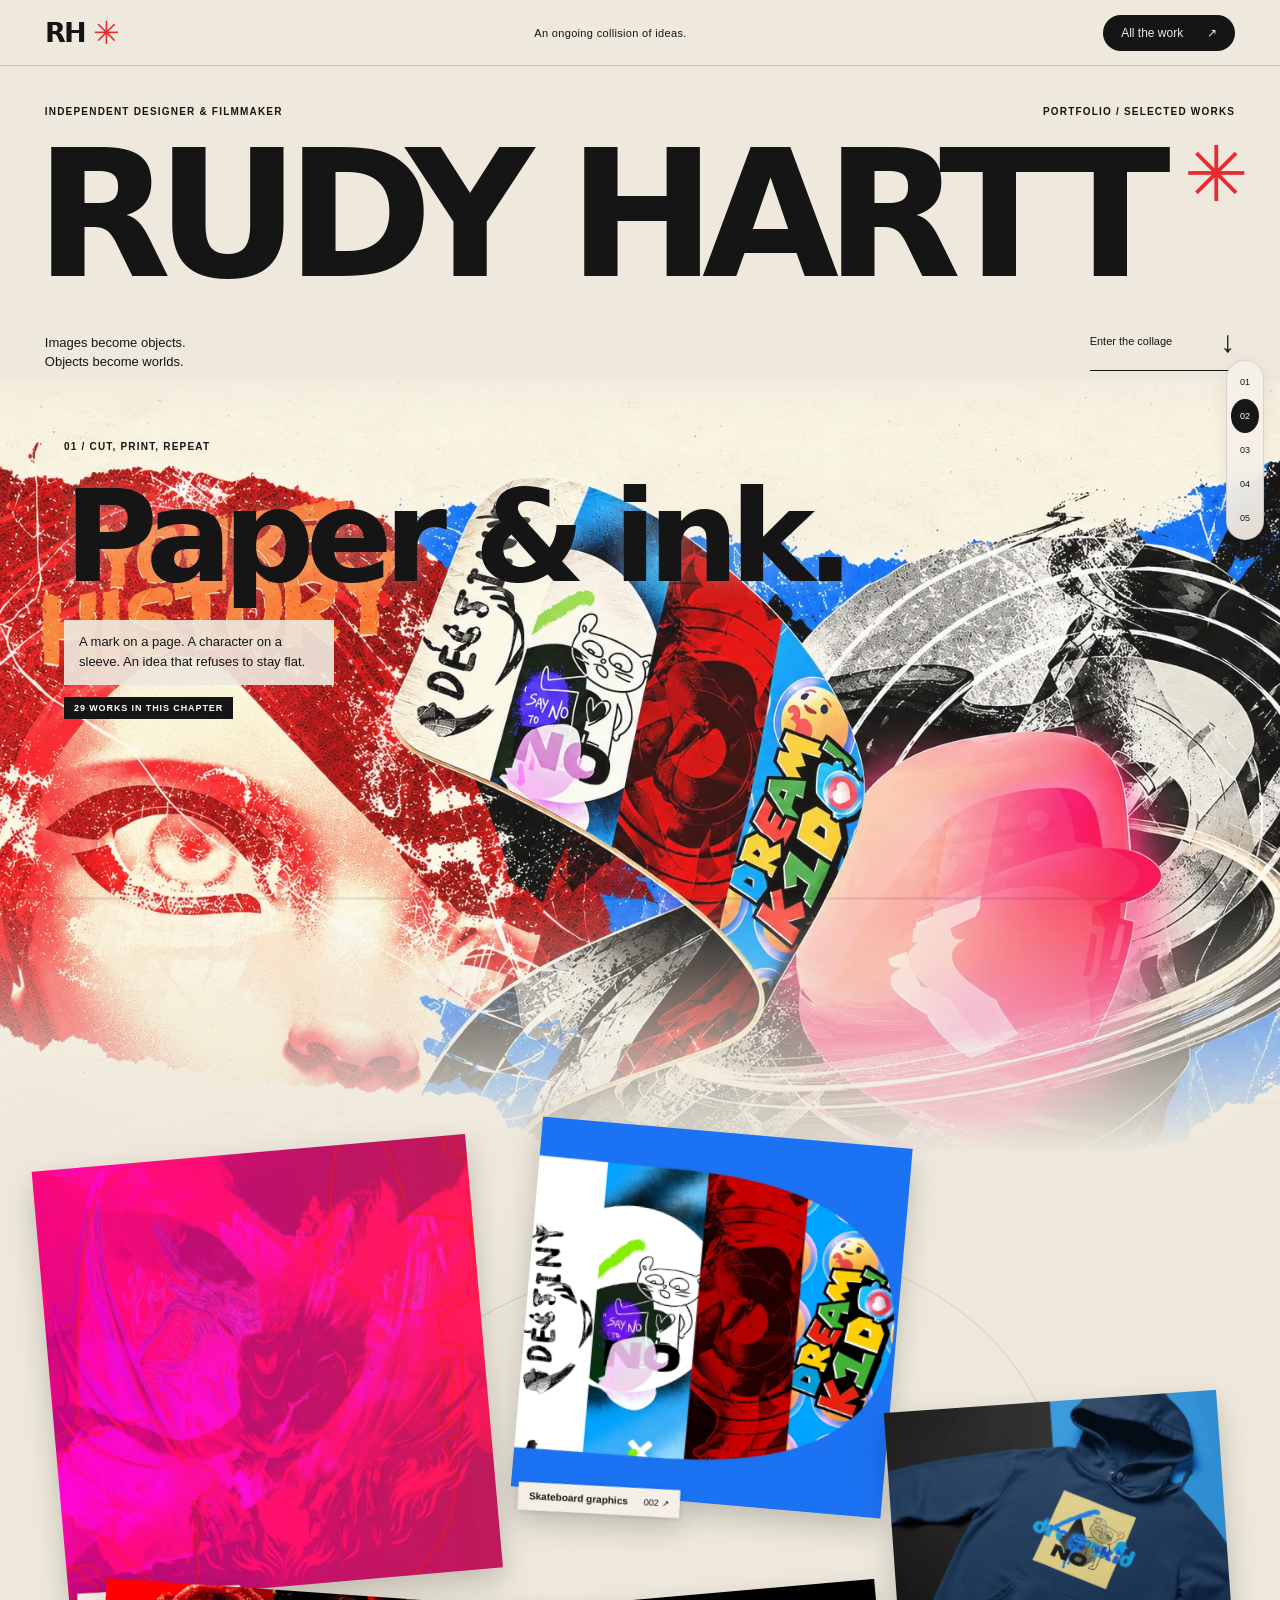
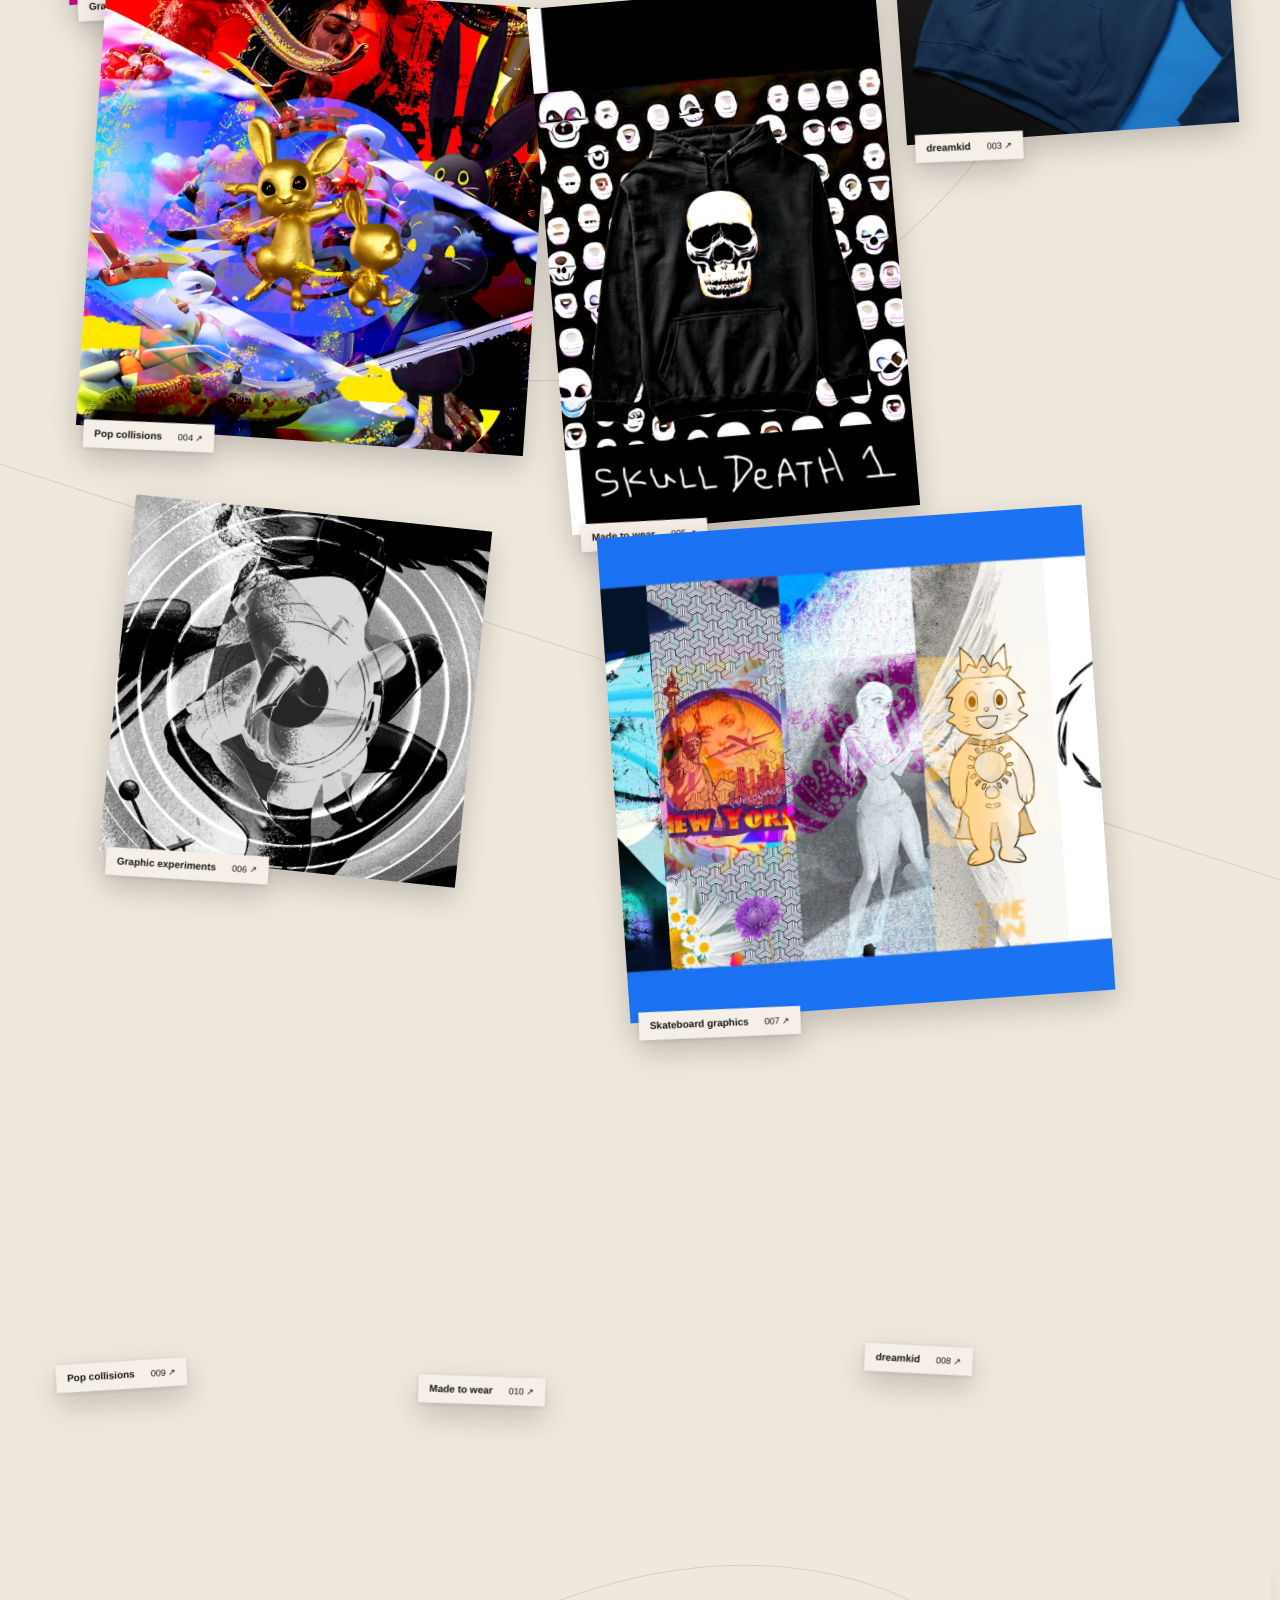
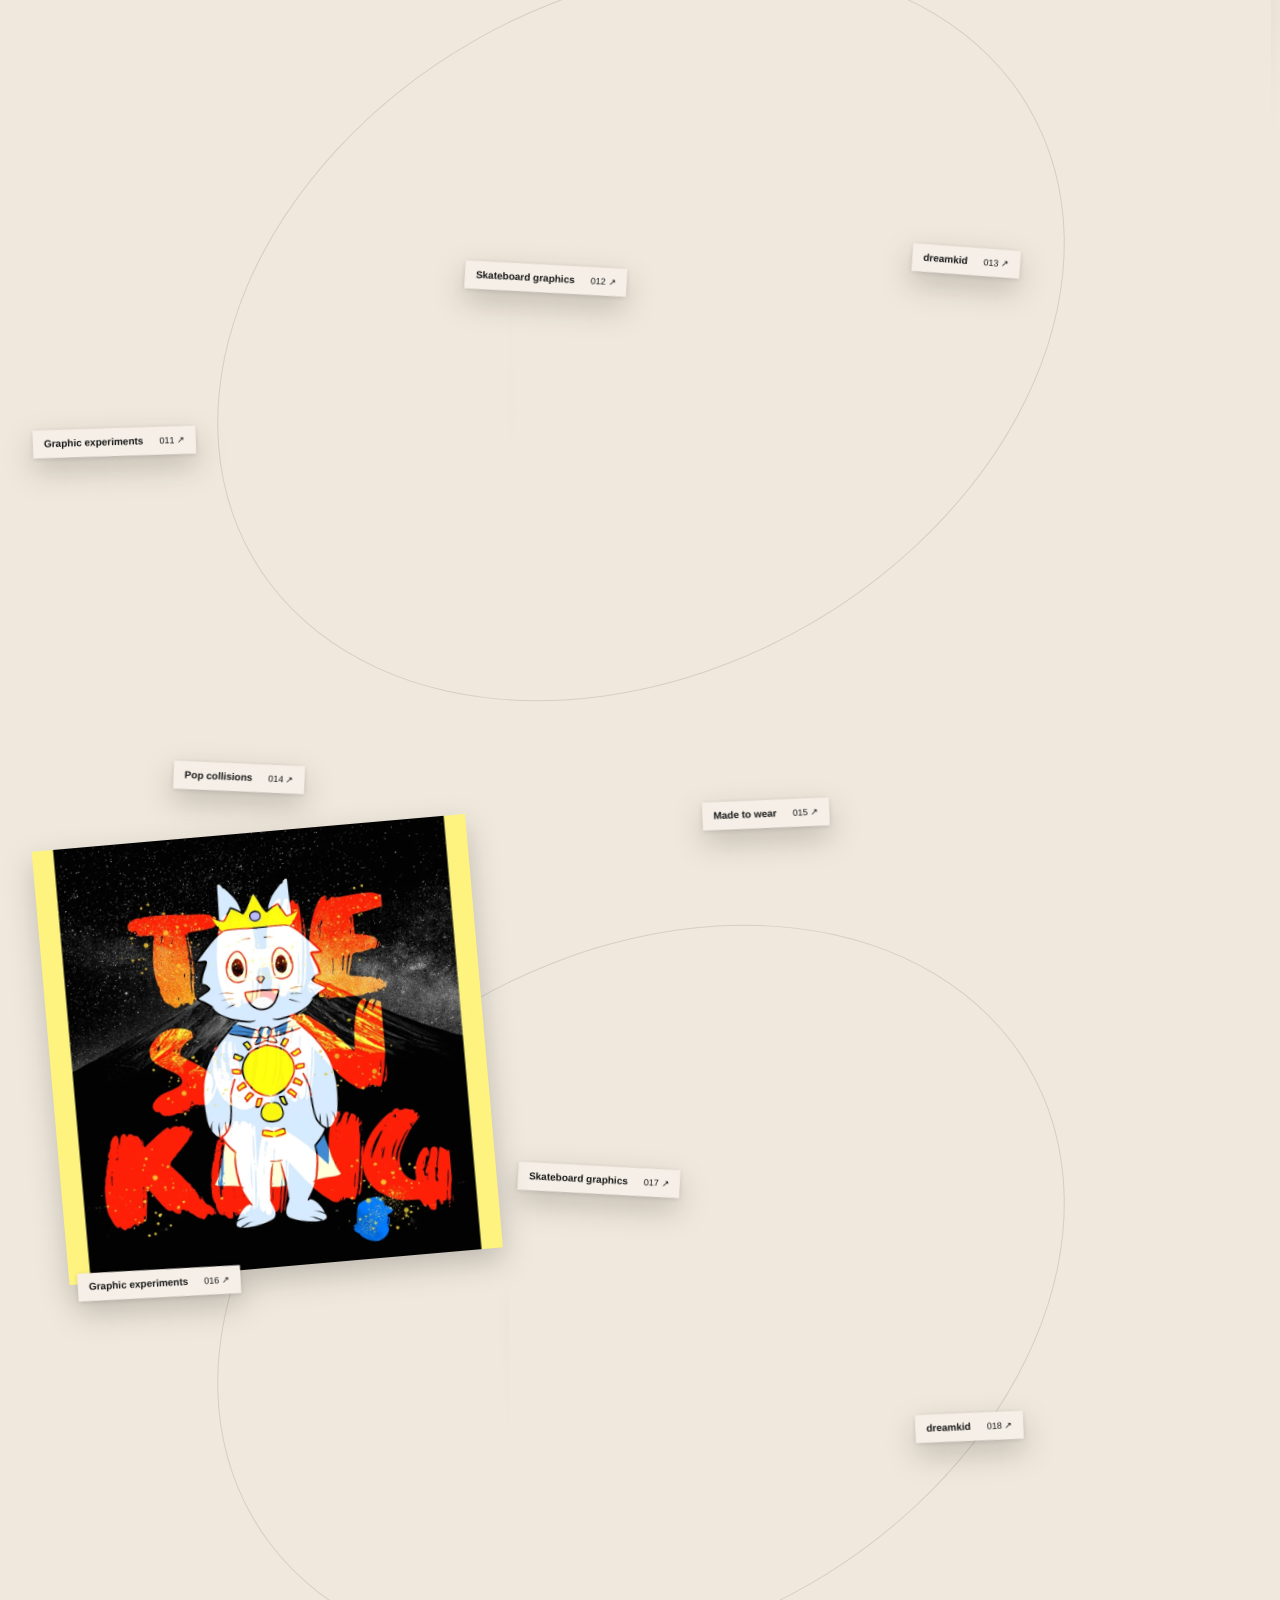
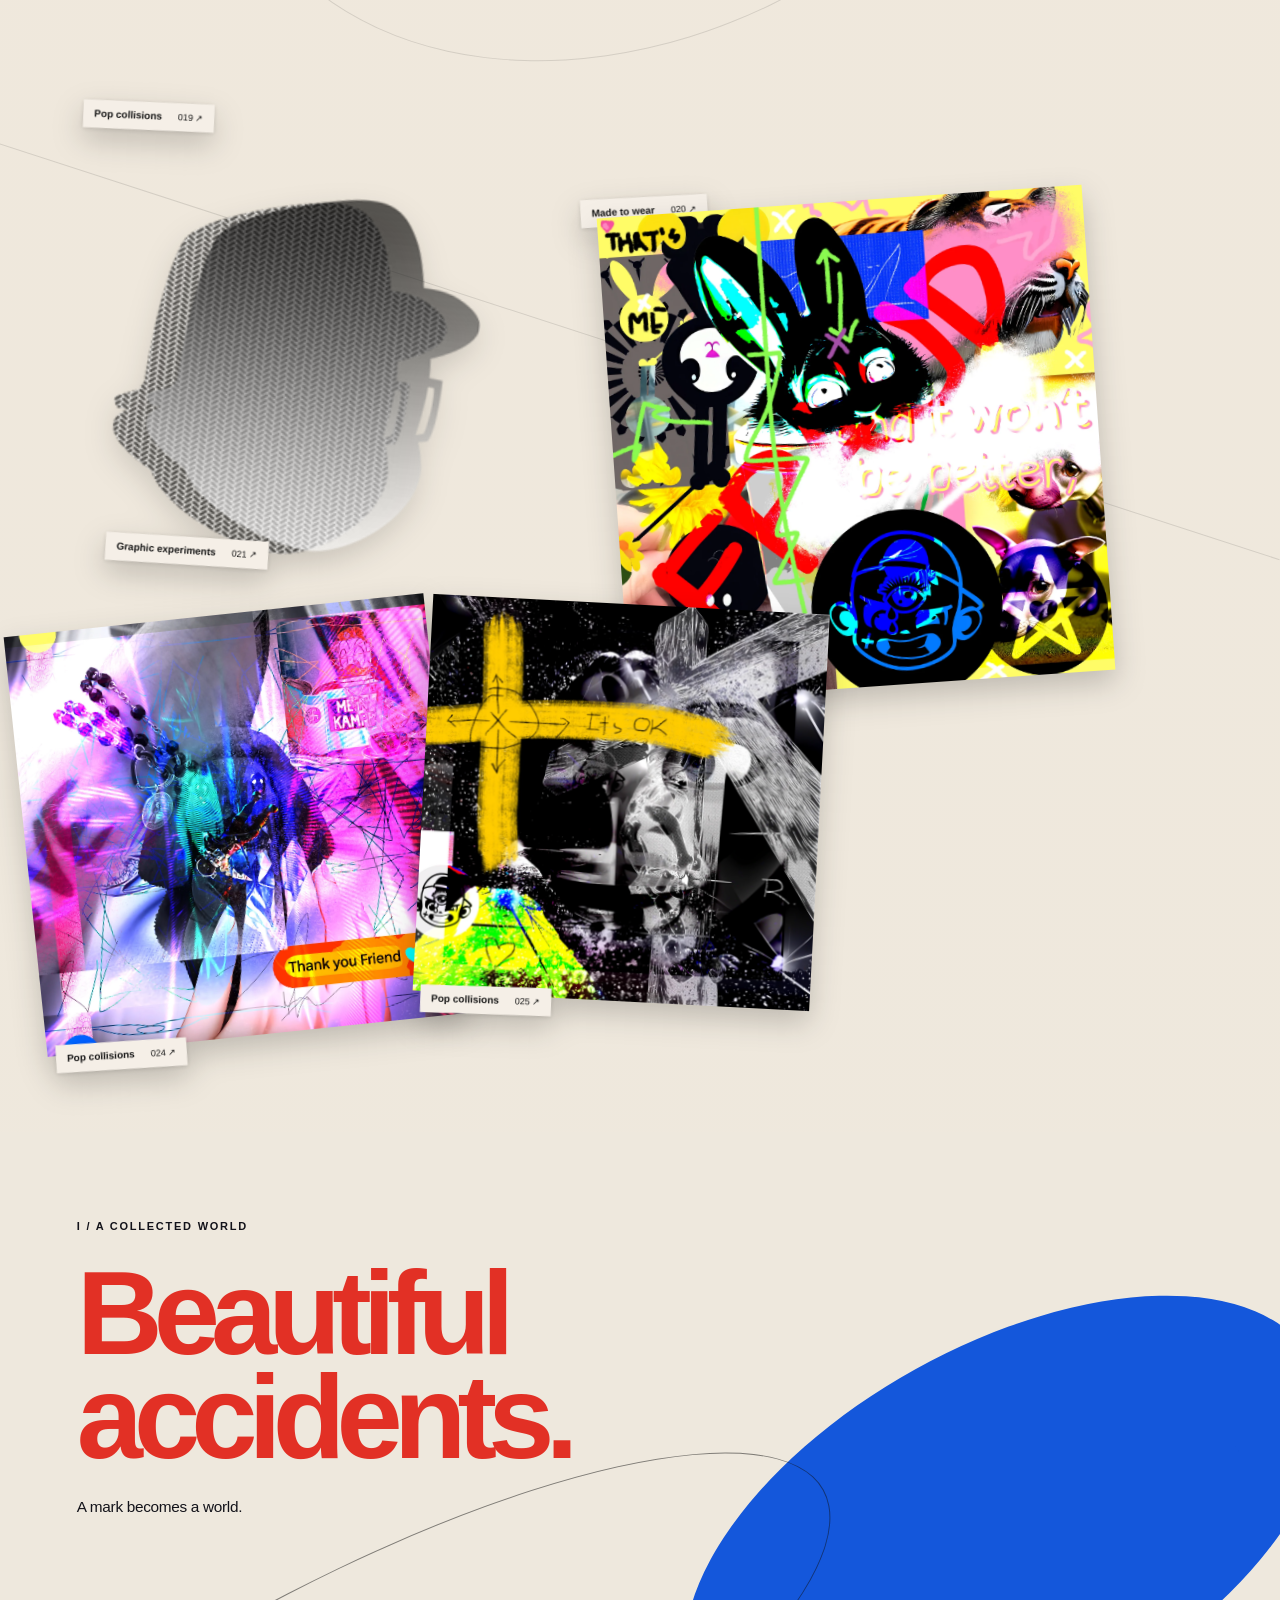
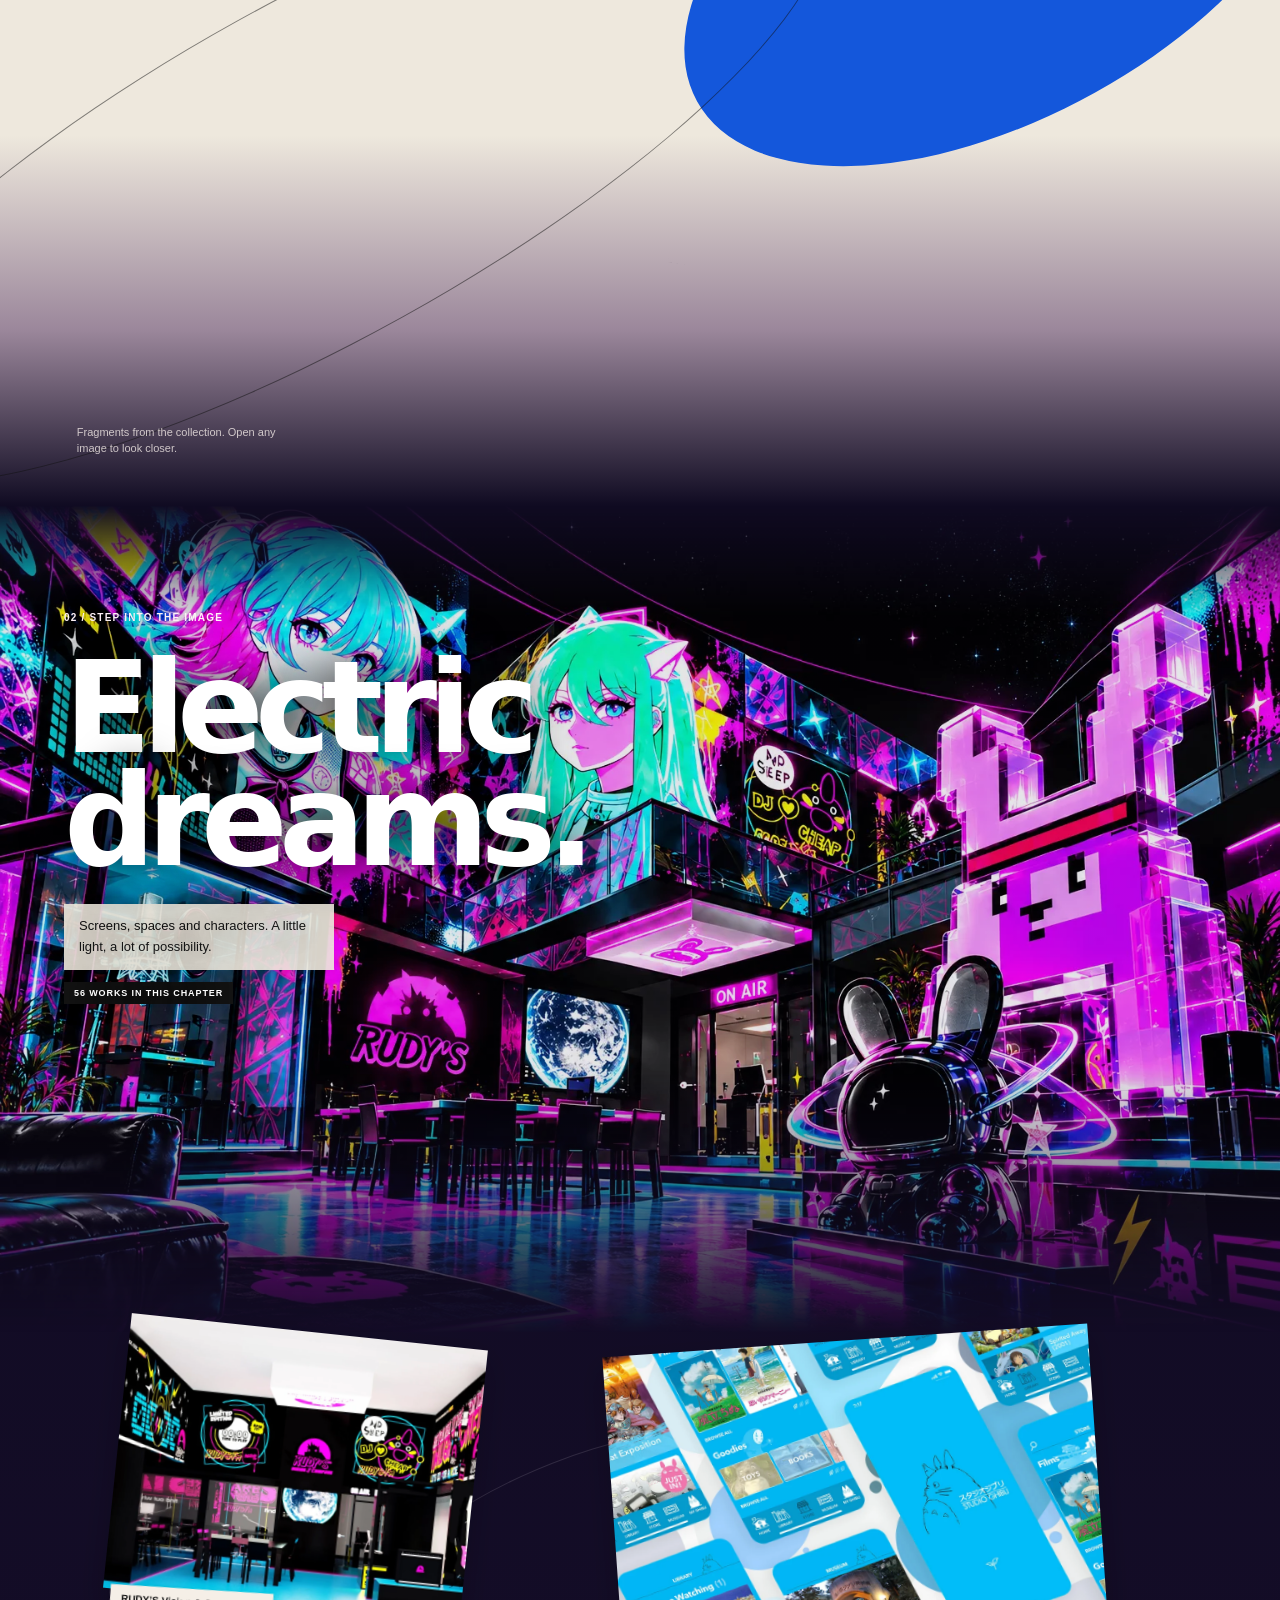
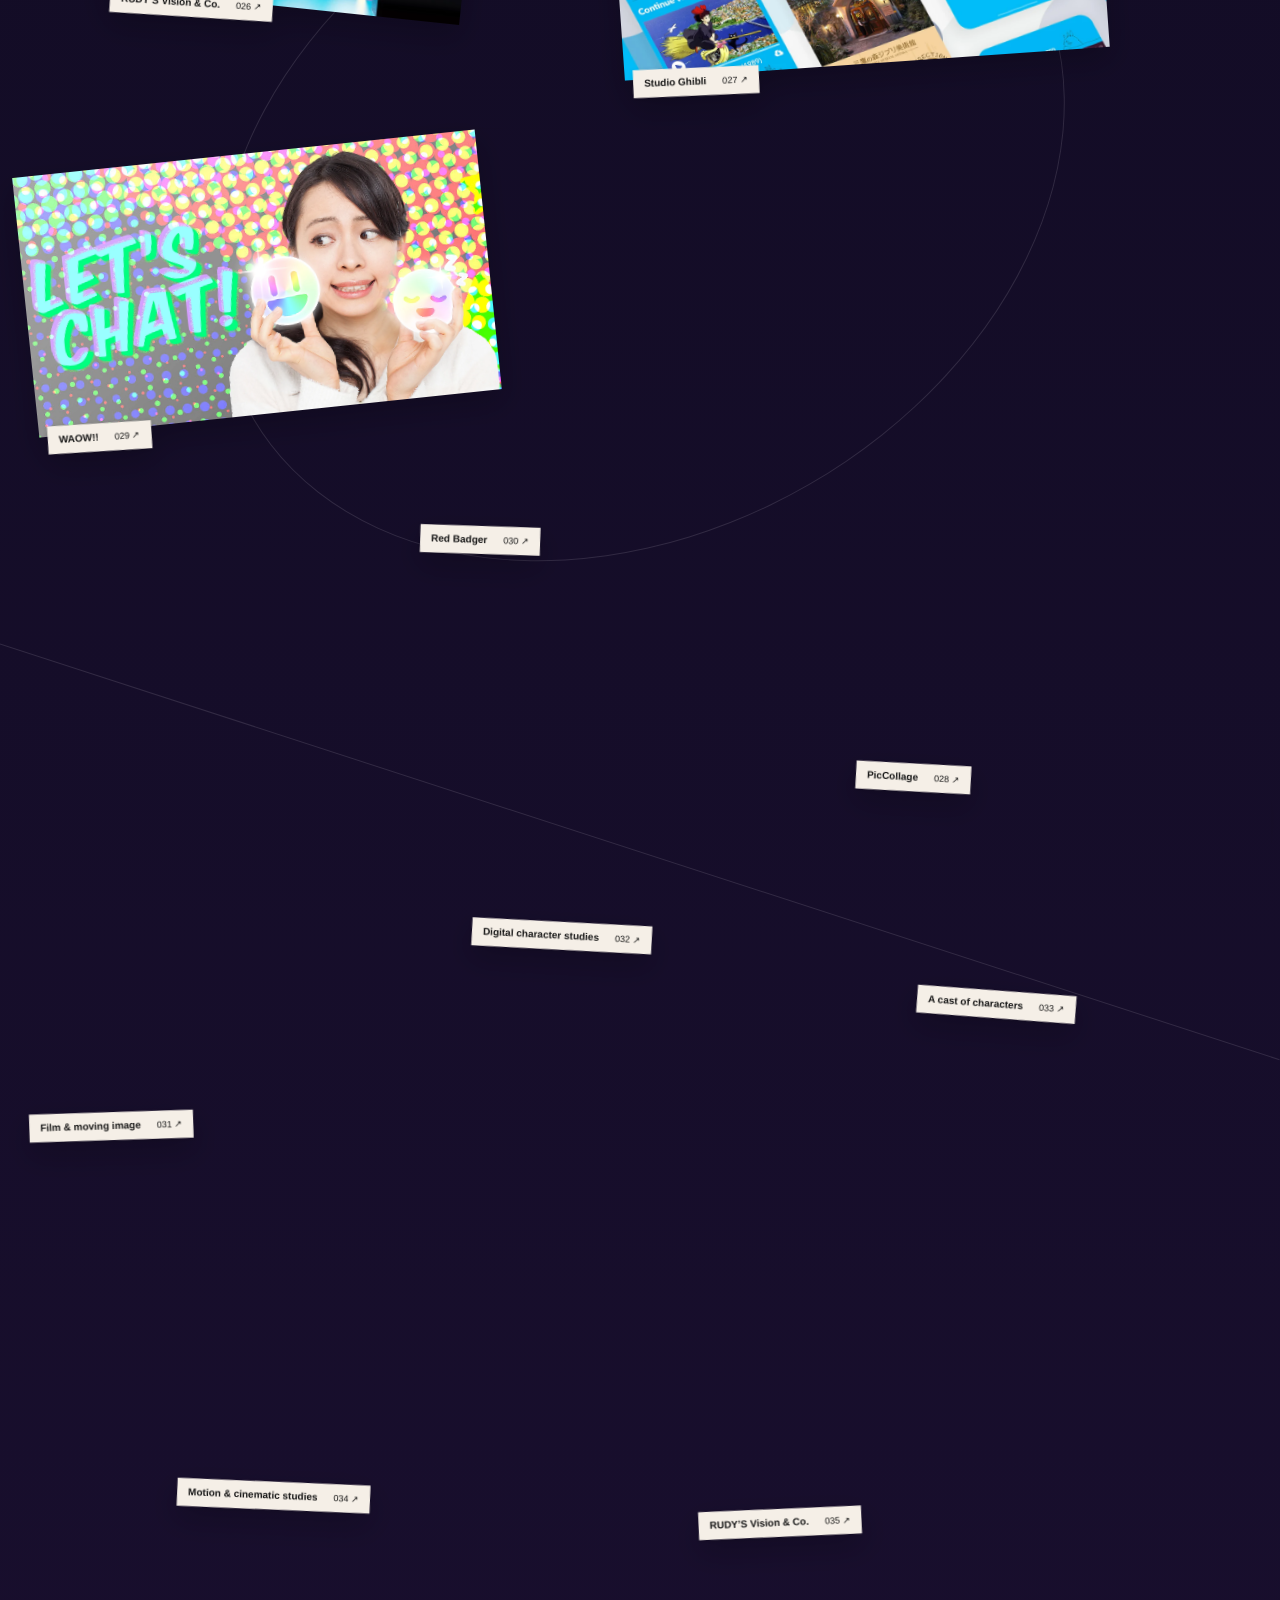
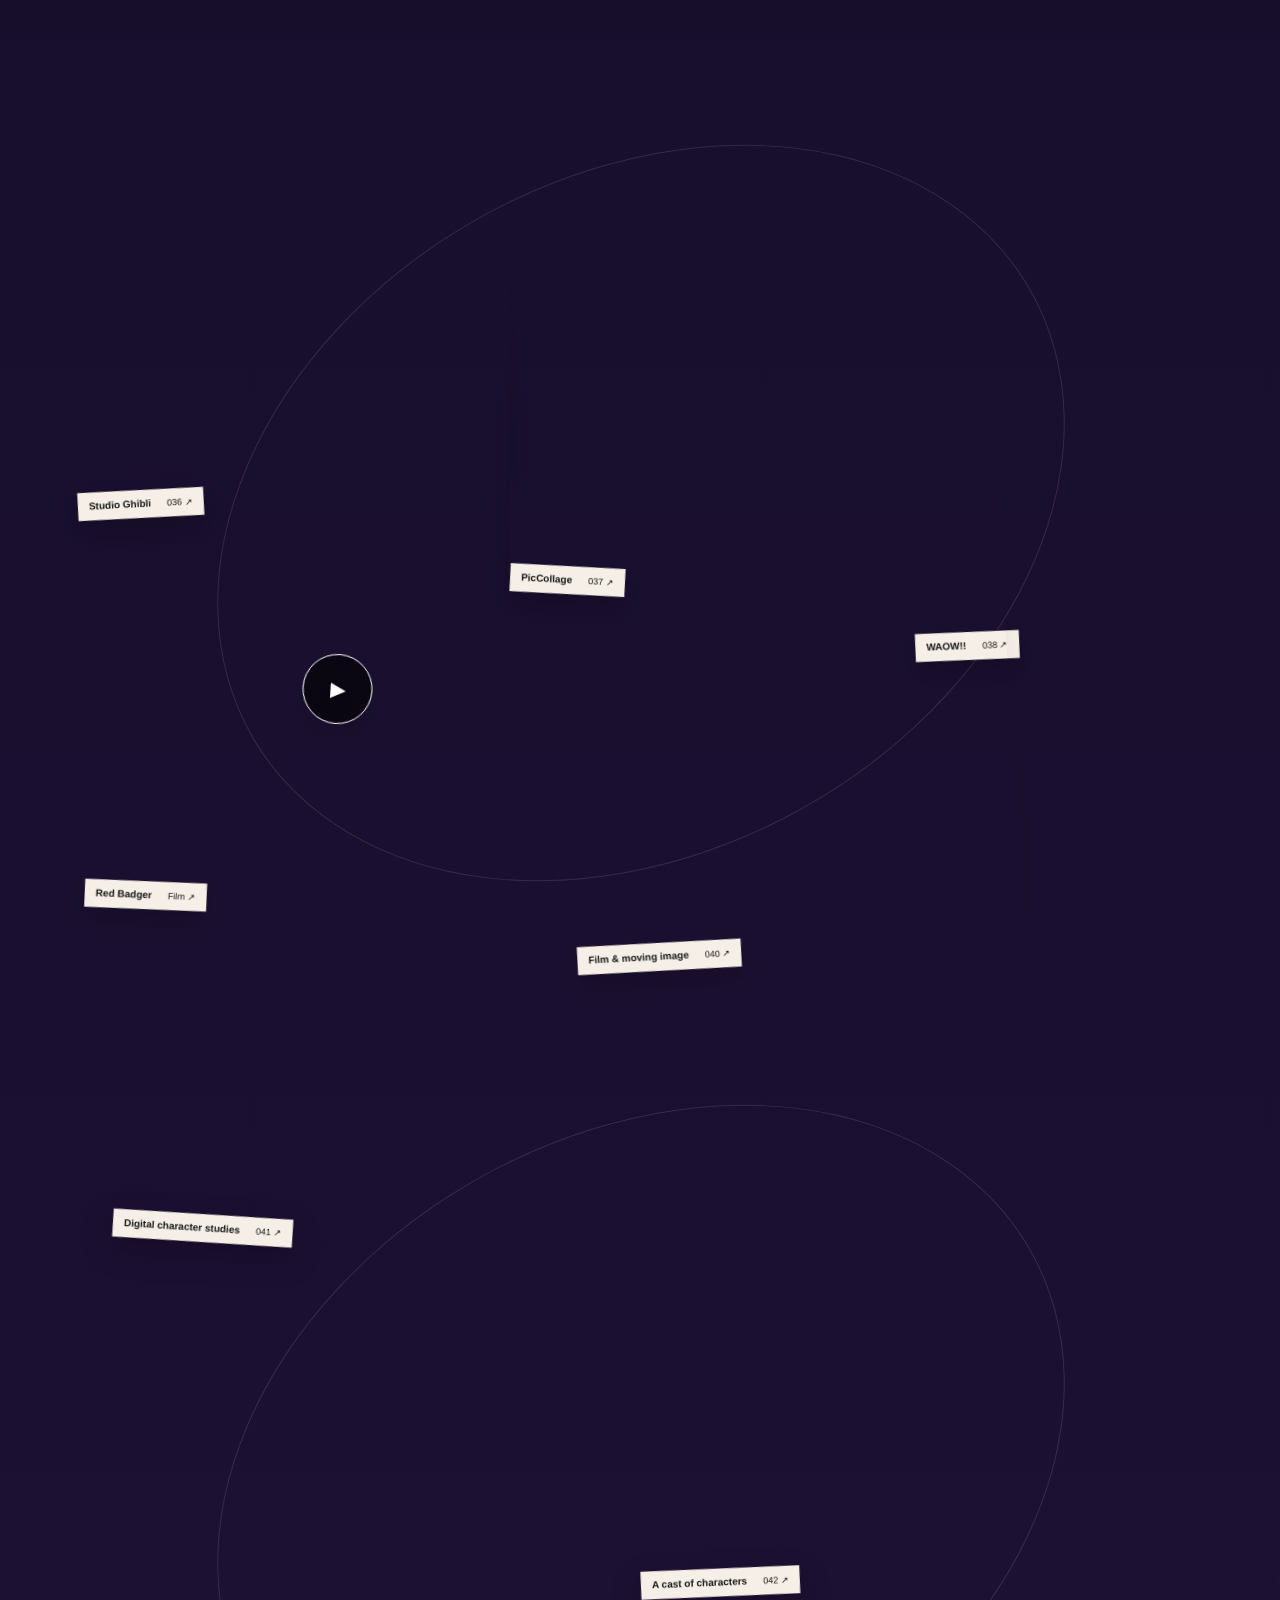
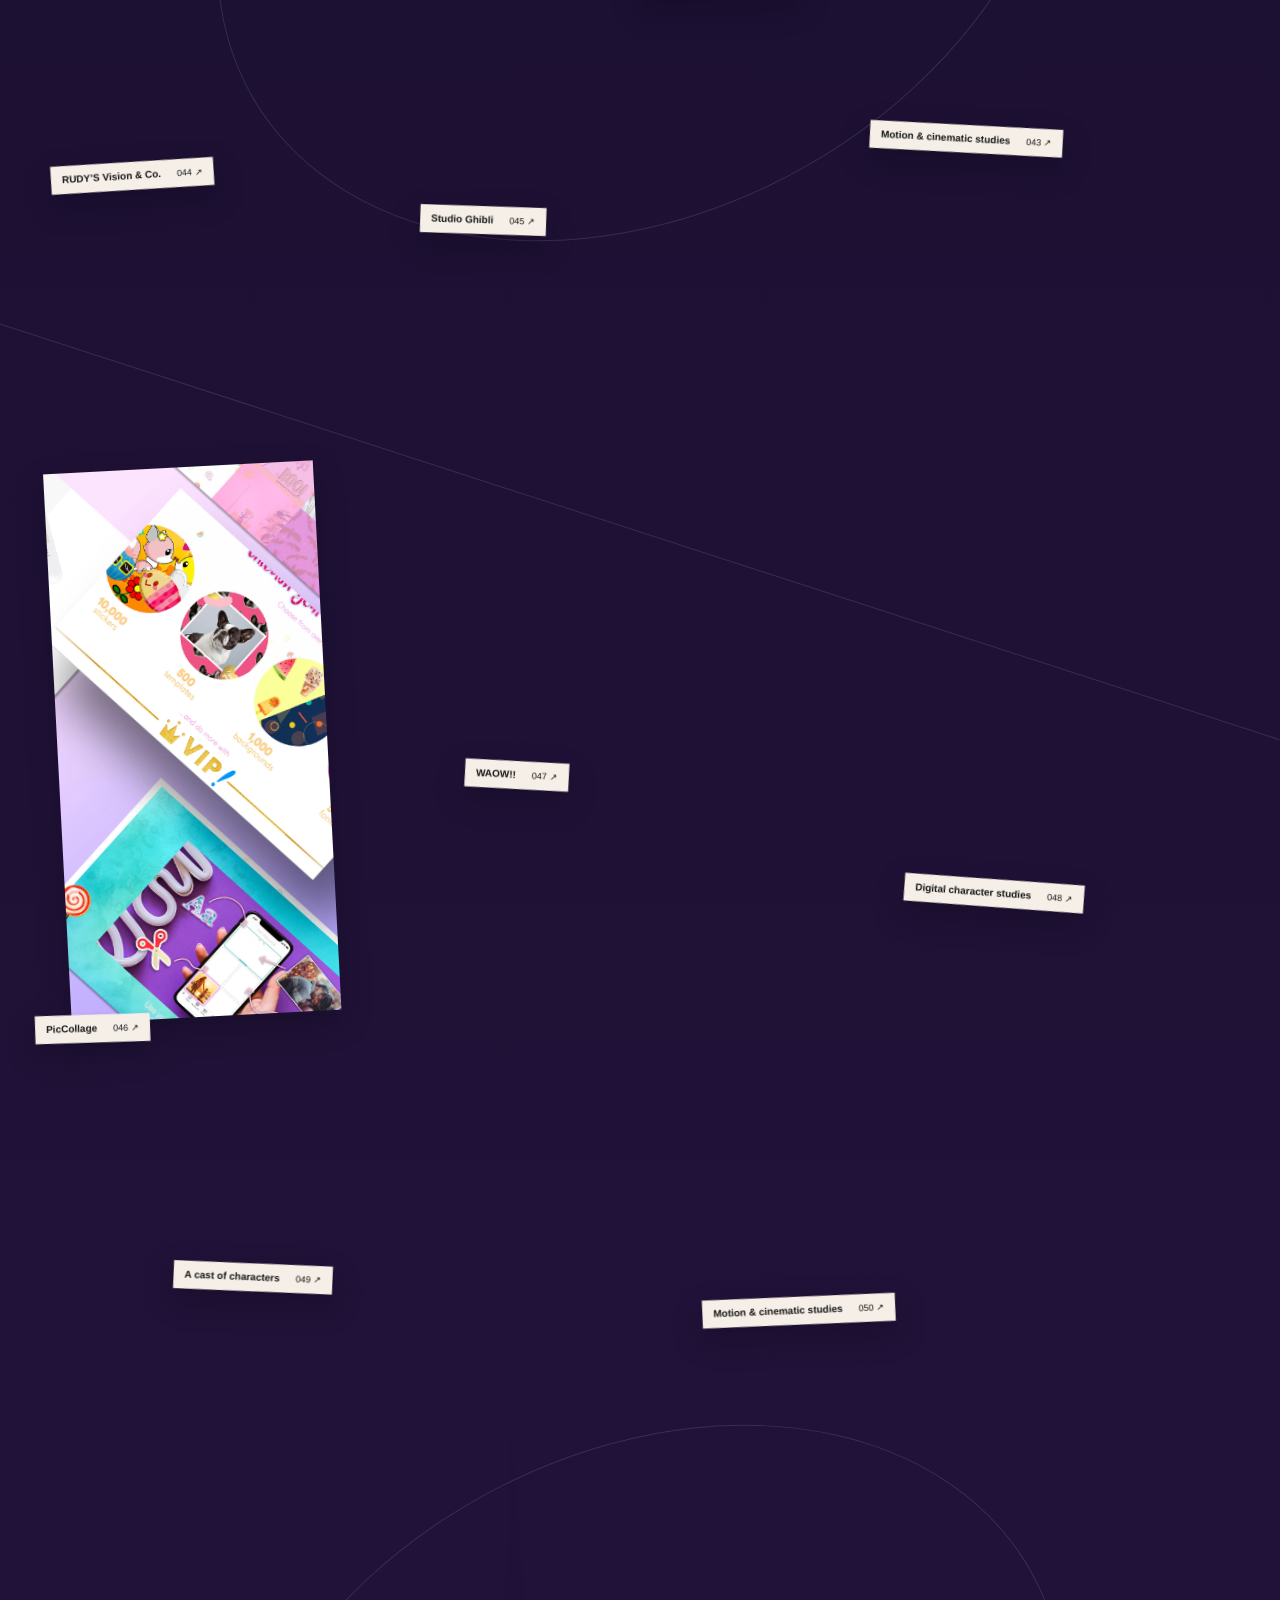
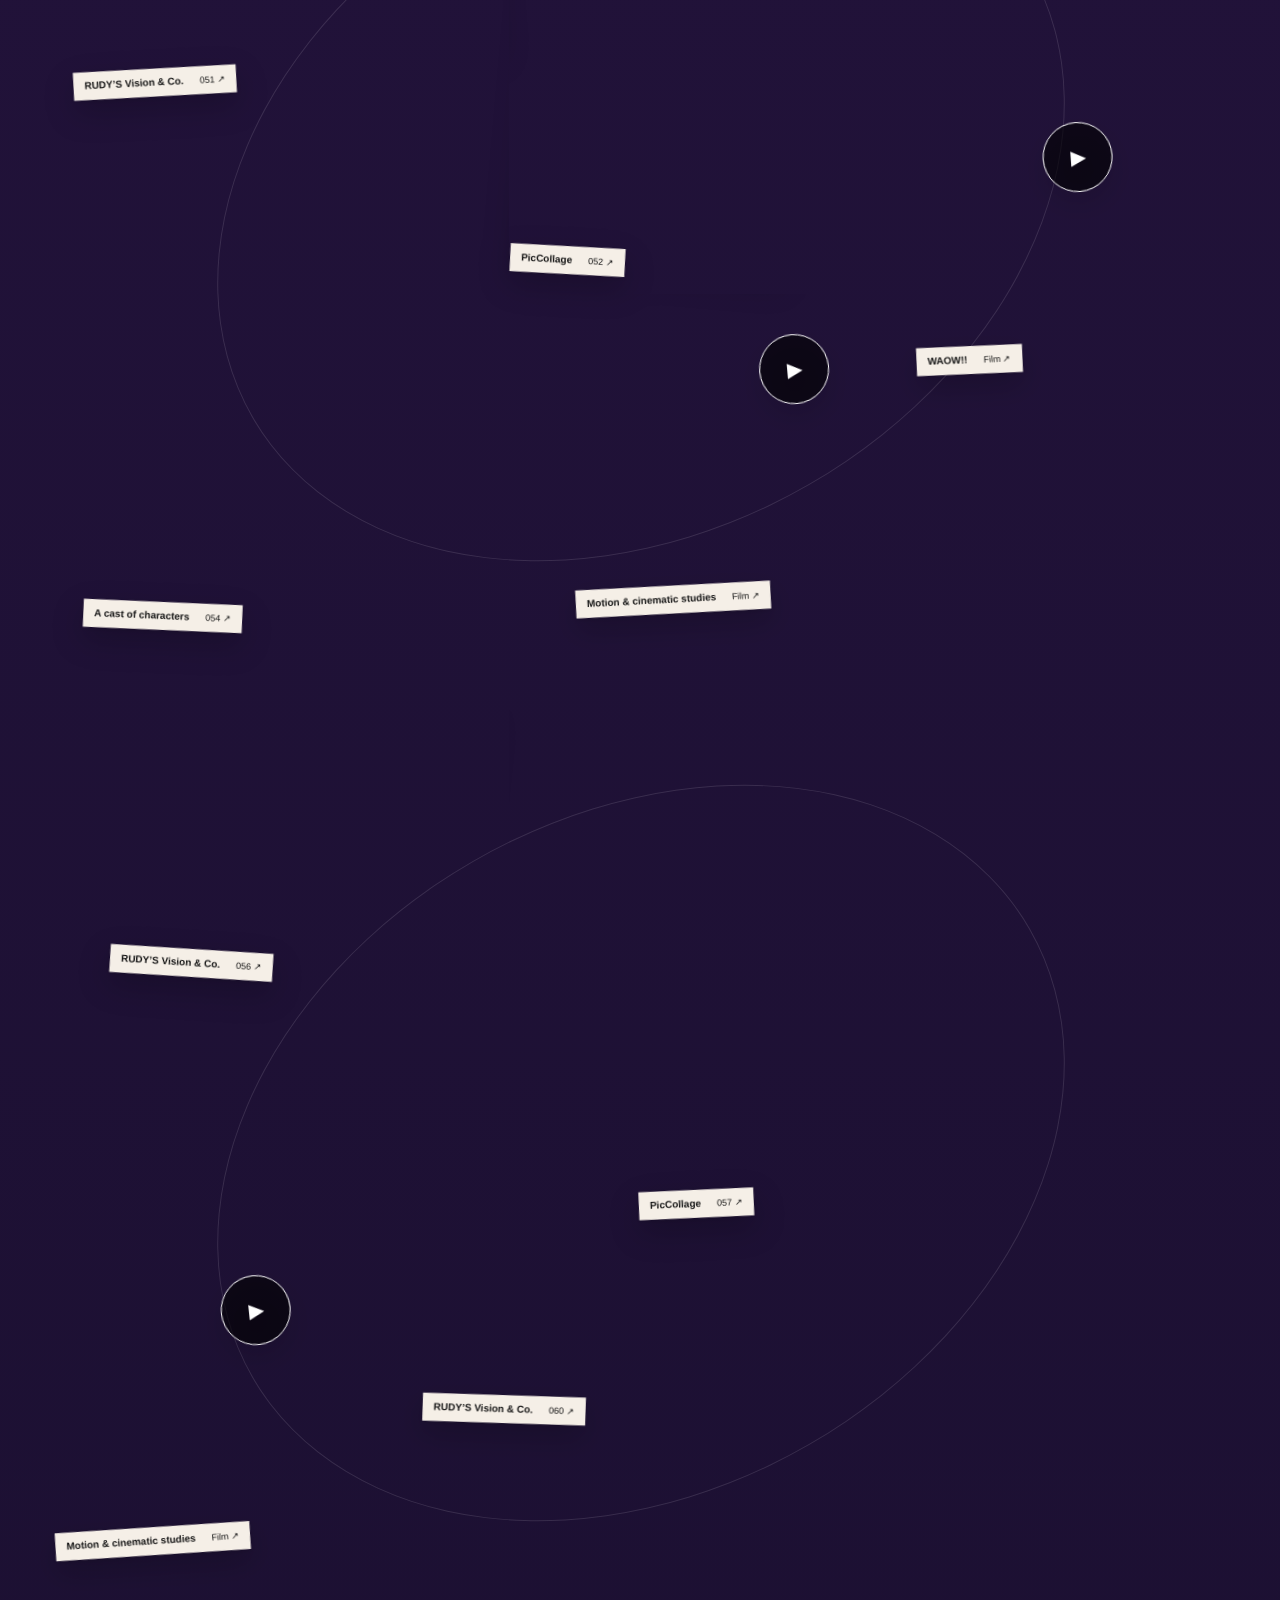
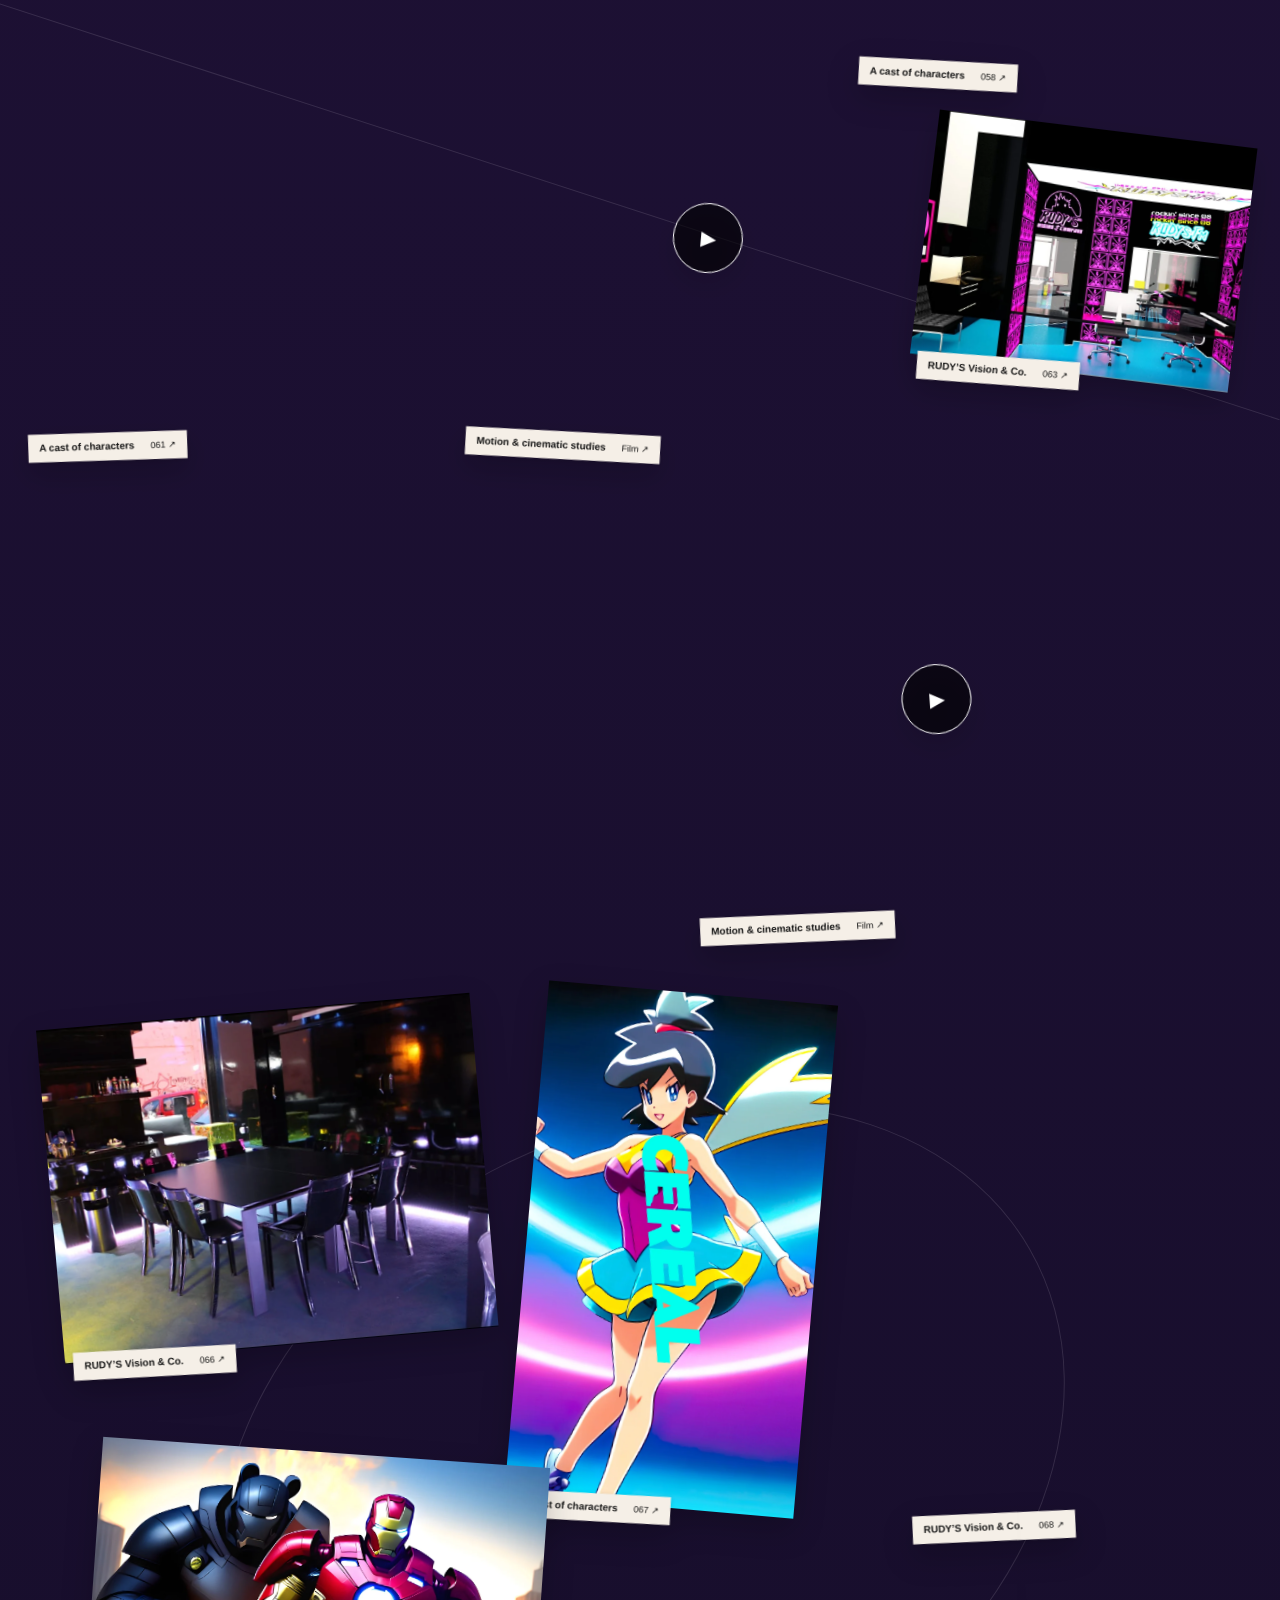
==== commit c5e4d5e3: "Close direct artwork views back to the collage without an extra gallery" ====
--- a/index.html
+++ b/index.html
@@ -27,7 +27,7 @@
   <script defer src="curation.js?v=main-20261028"></script>
   <script defer src="collage.js?v=main-20261028"></script>
   <script defer src="interludes.js?v=main-20261028"></script>
-  <script defer src="gallery.js?v=main-20261028"></script>
+  <script defer src="gallery.js?v=gallery-close-20261028"></script>
 </head>
 <body>
   <a class="skip-link" href="#work">Skip to the work</a>
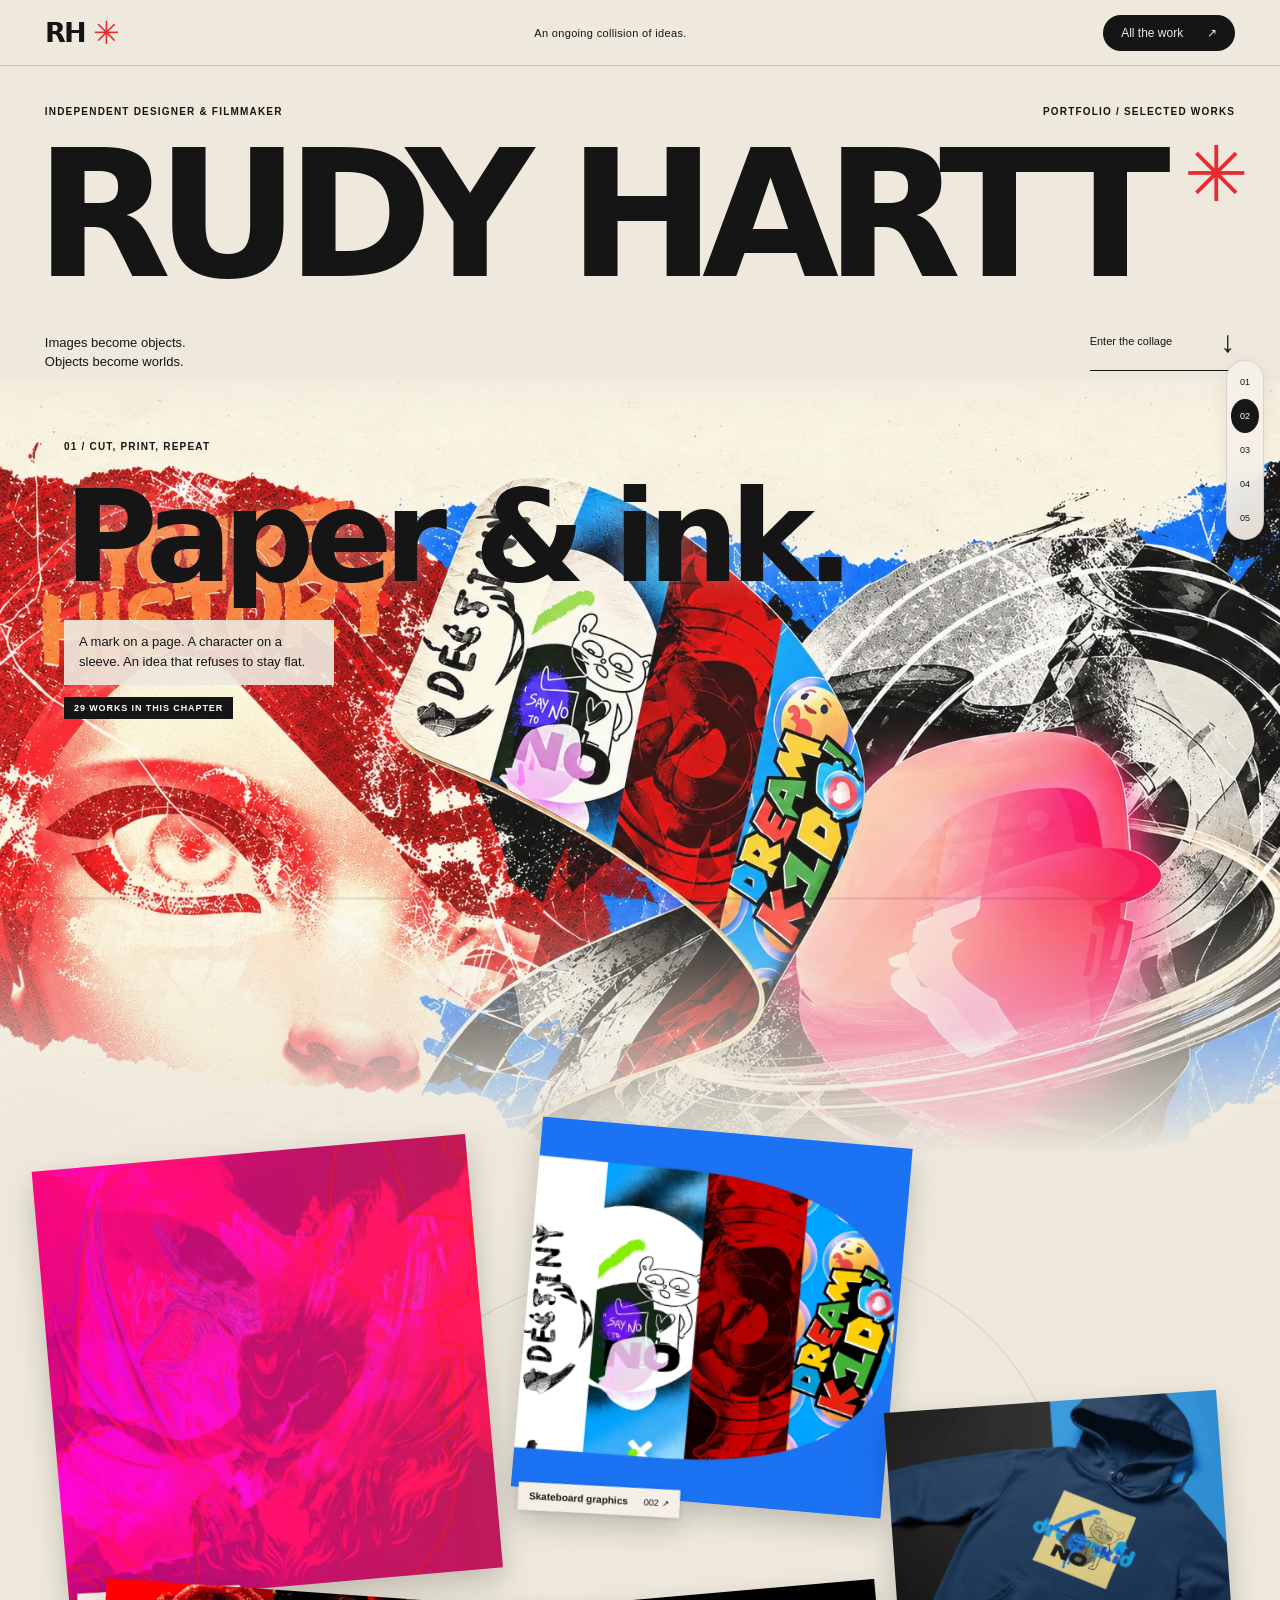
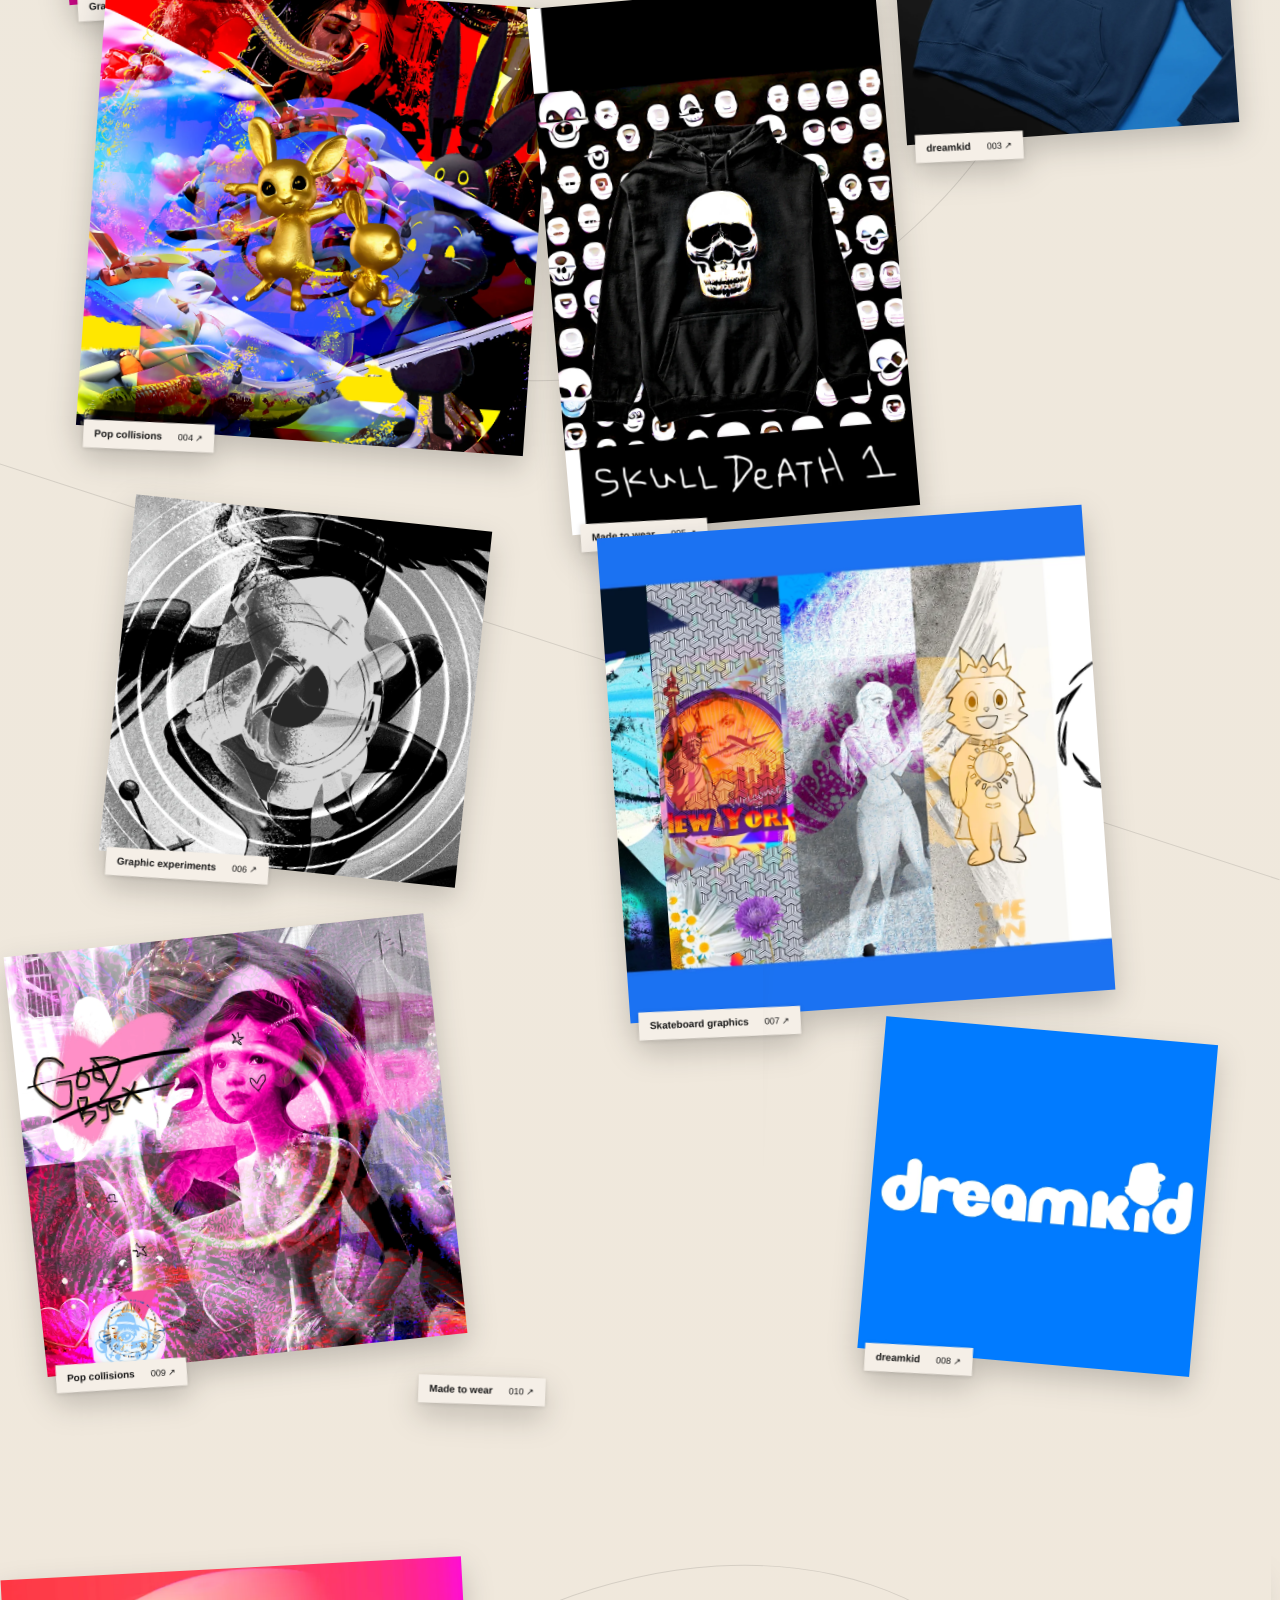
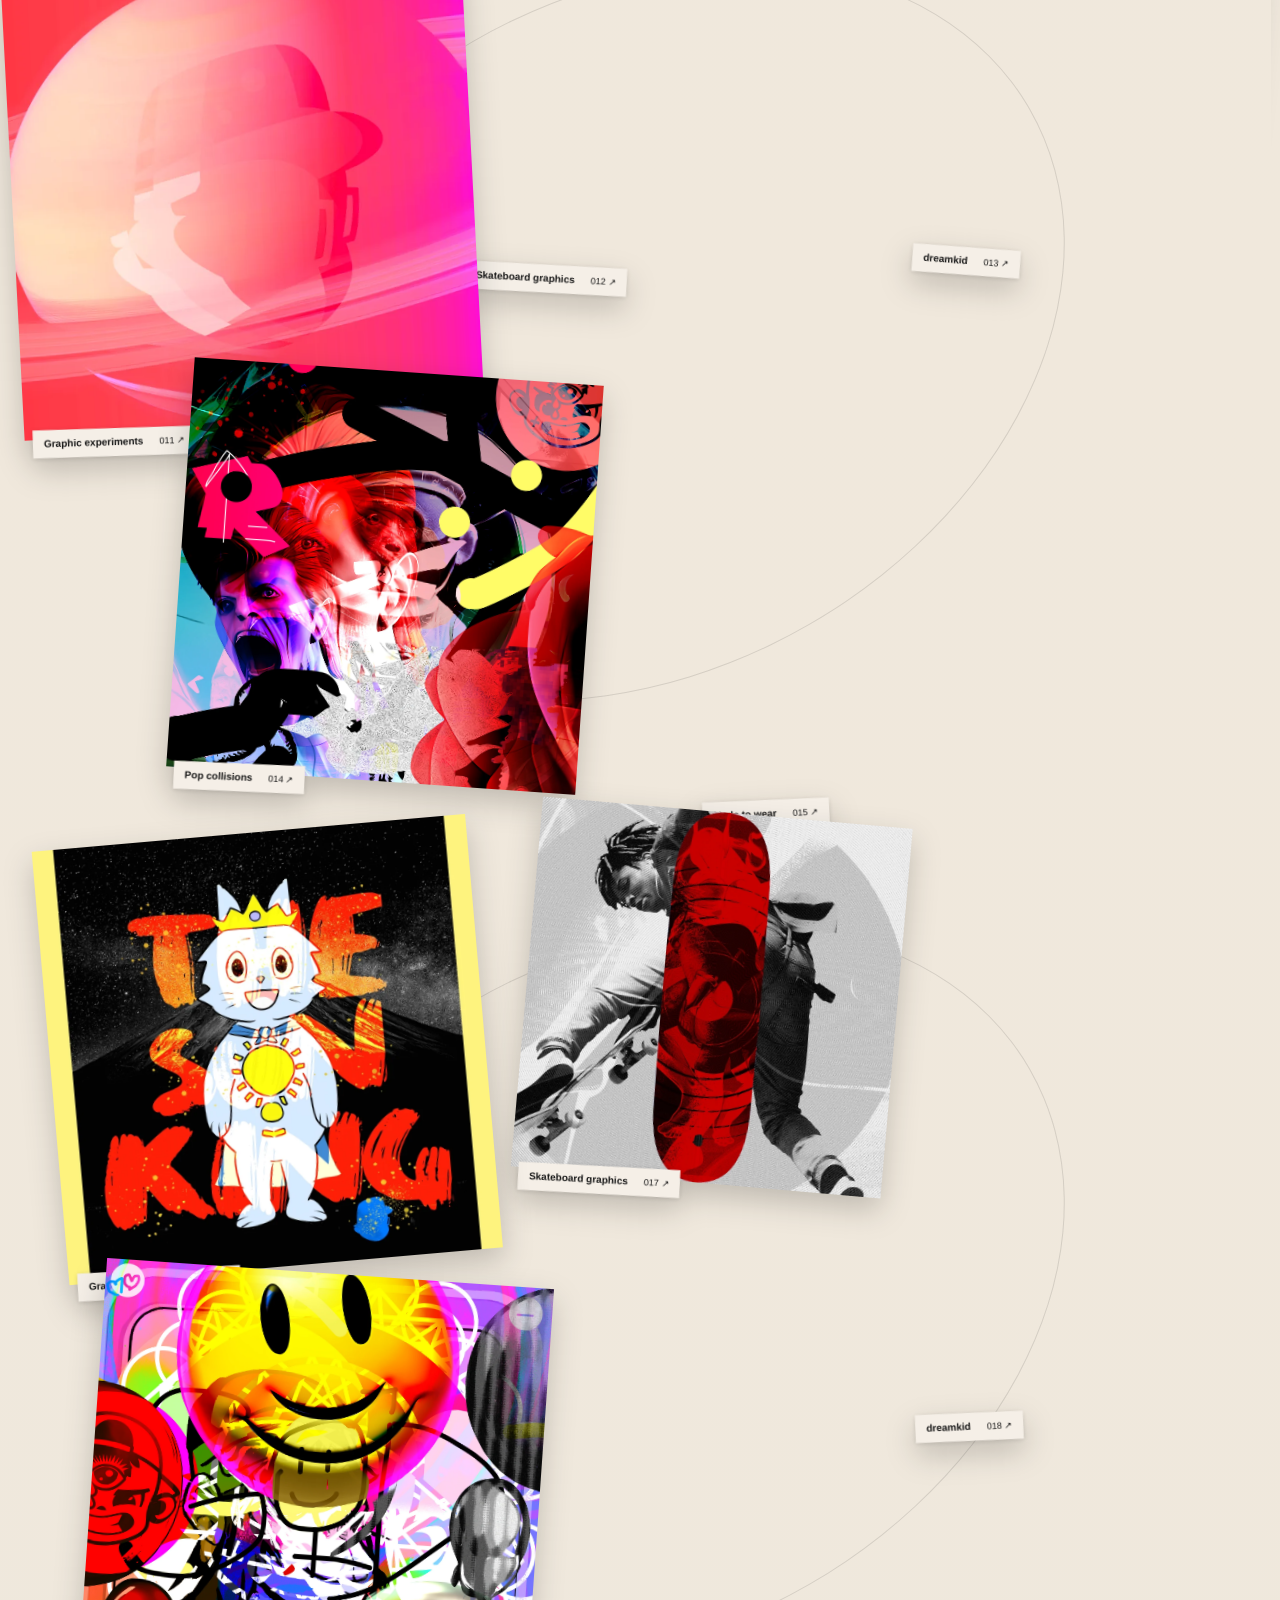
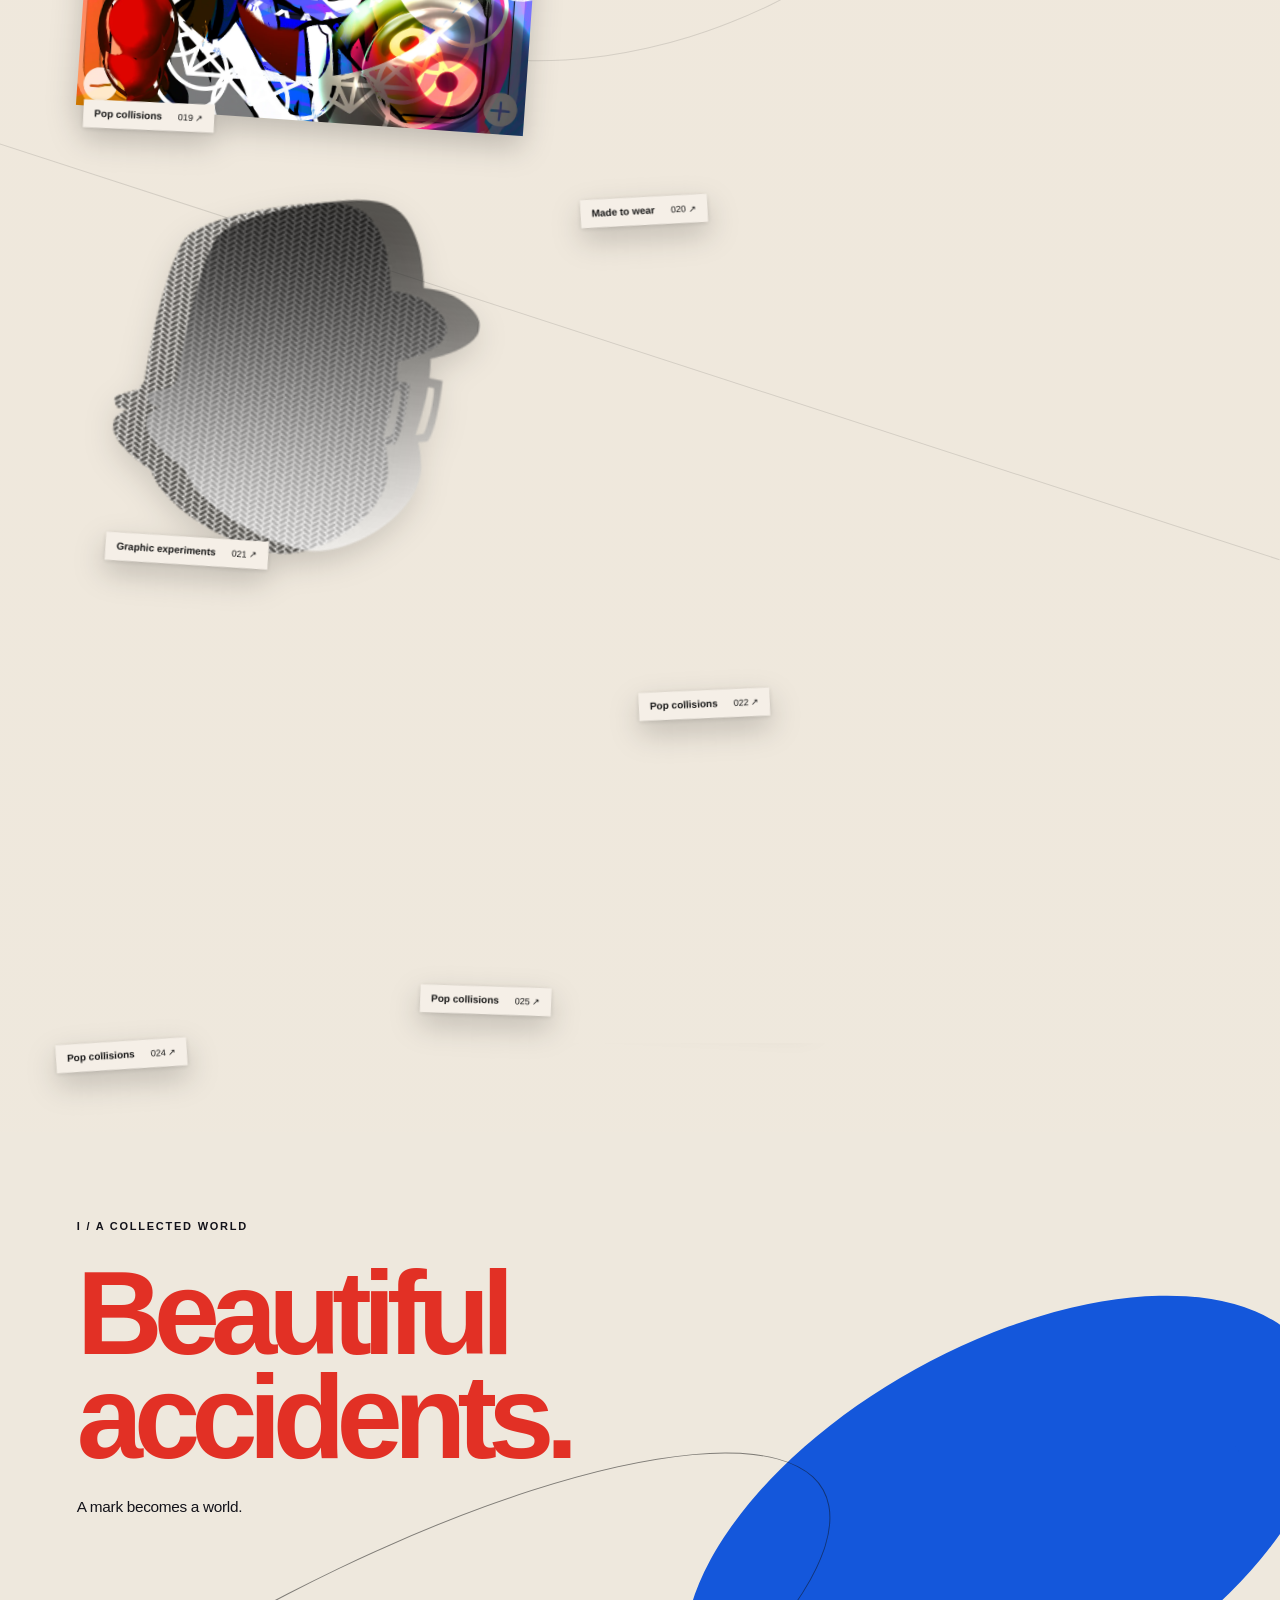
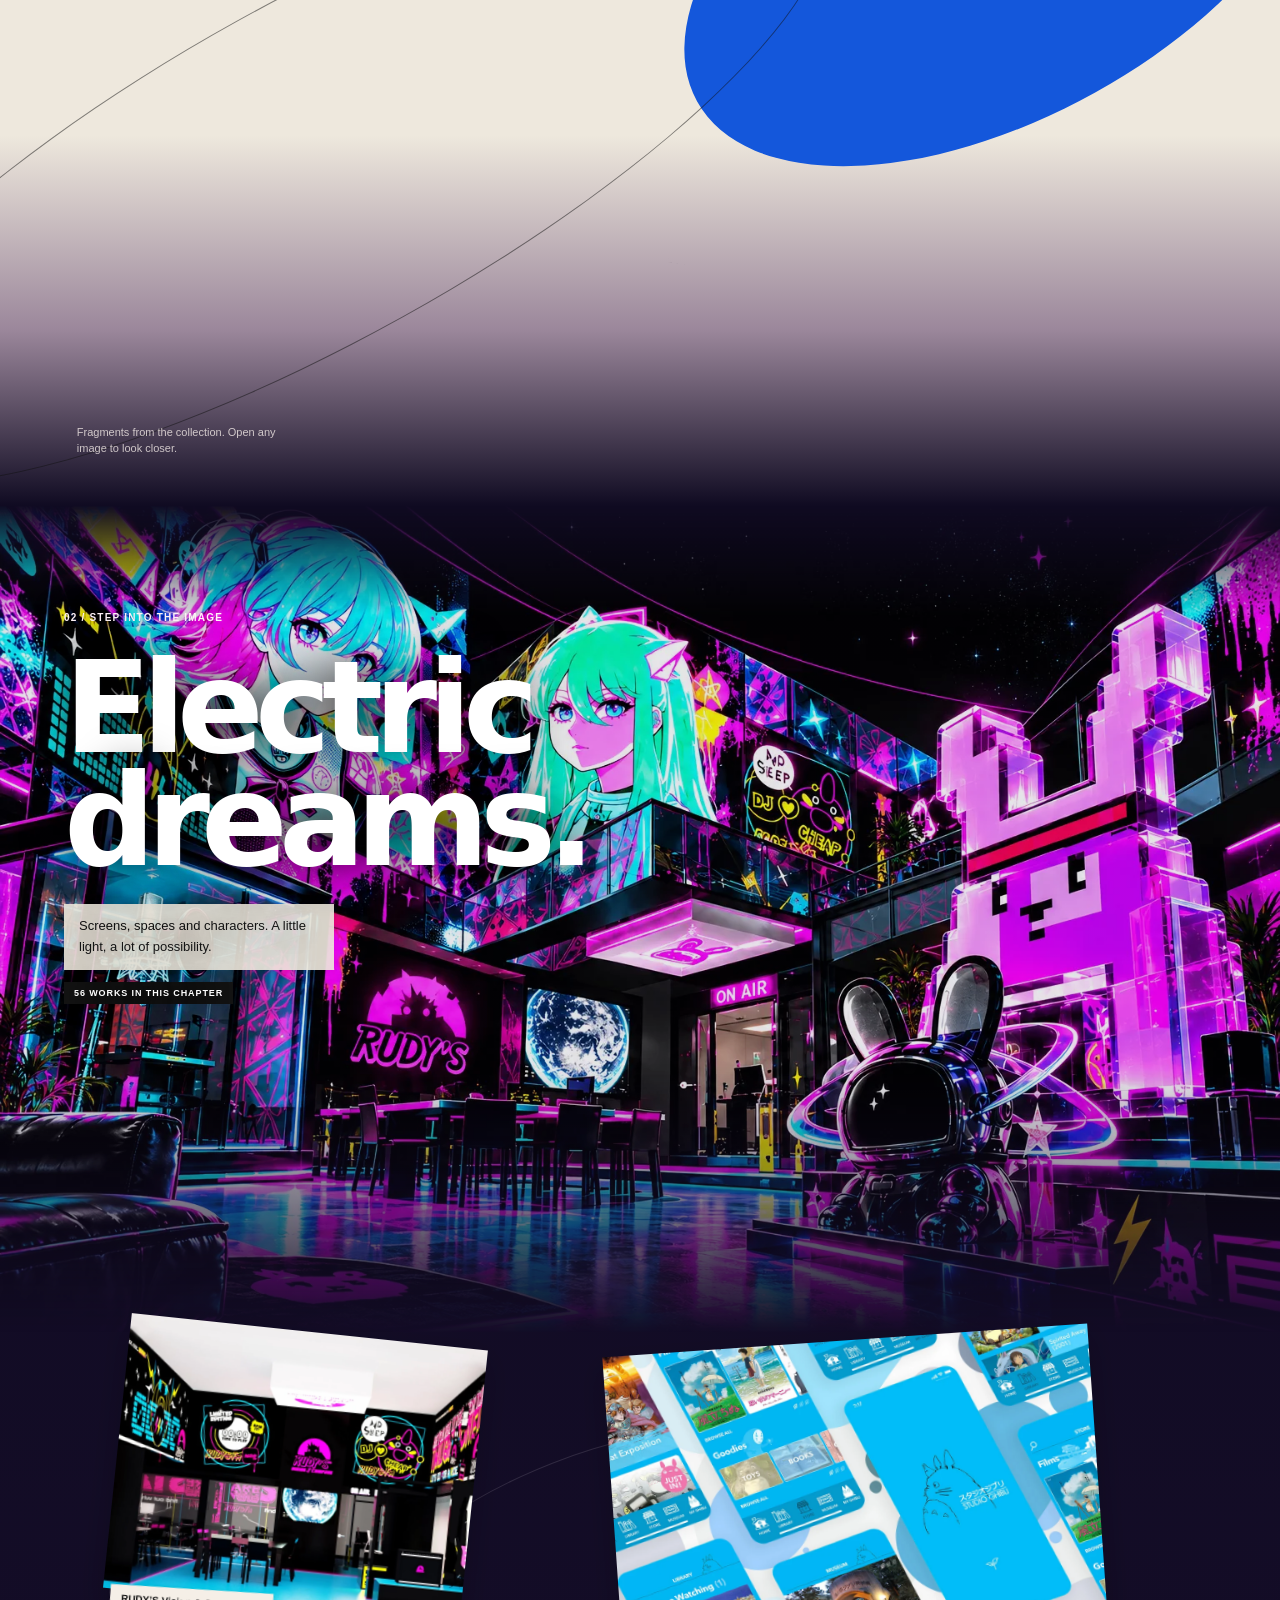
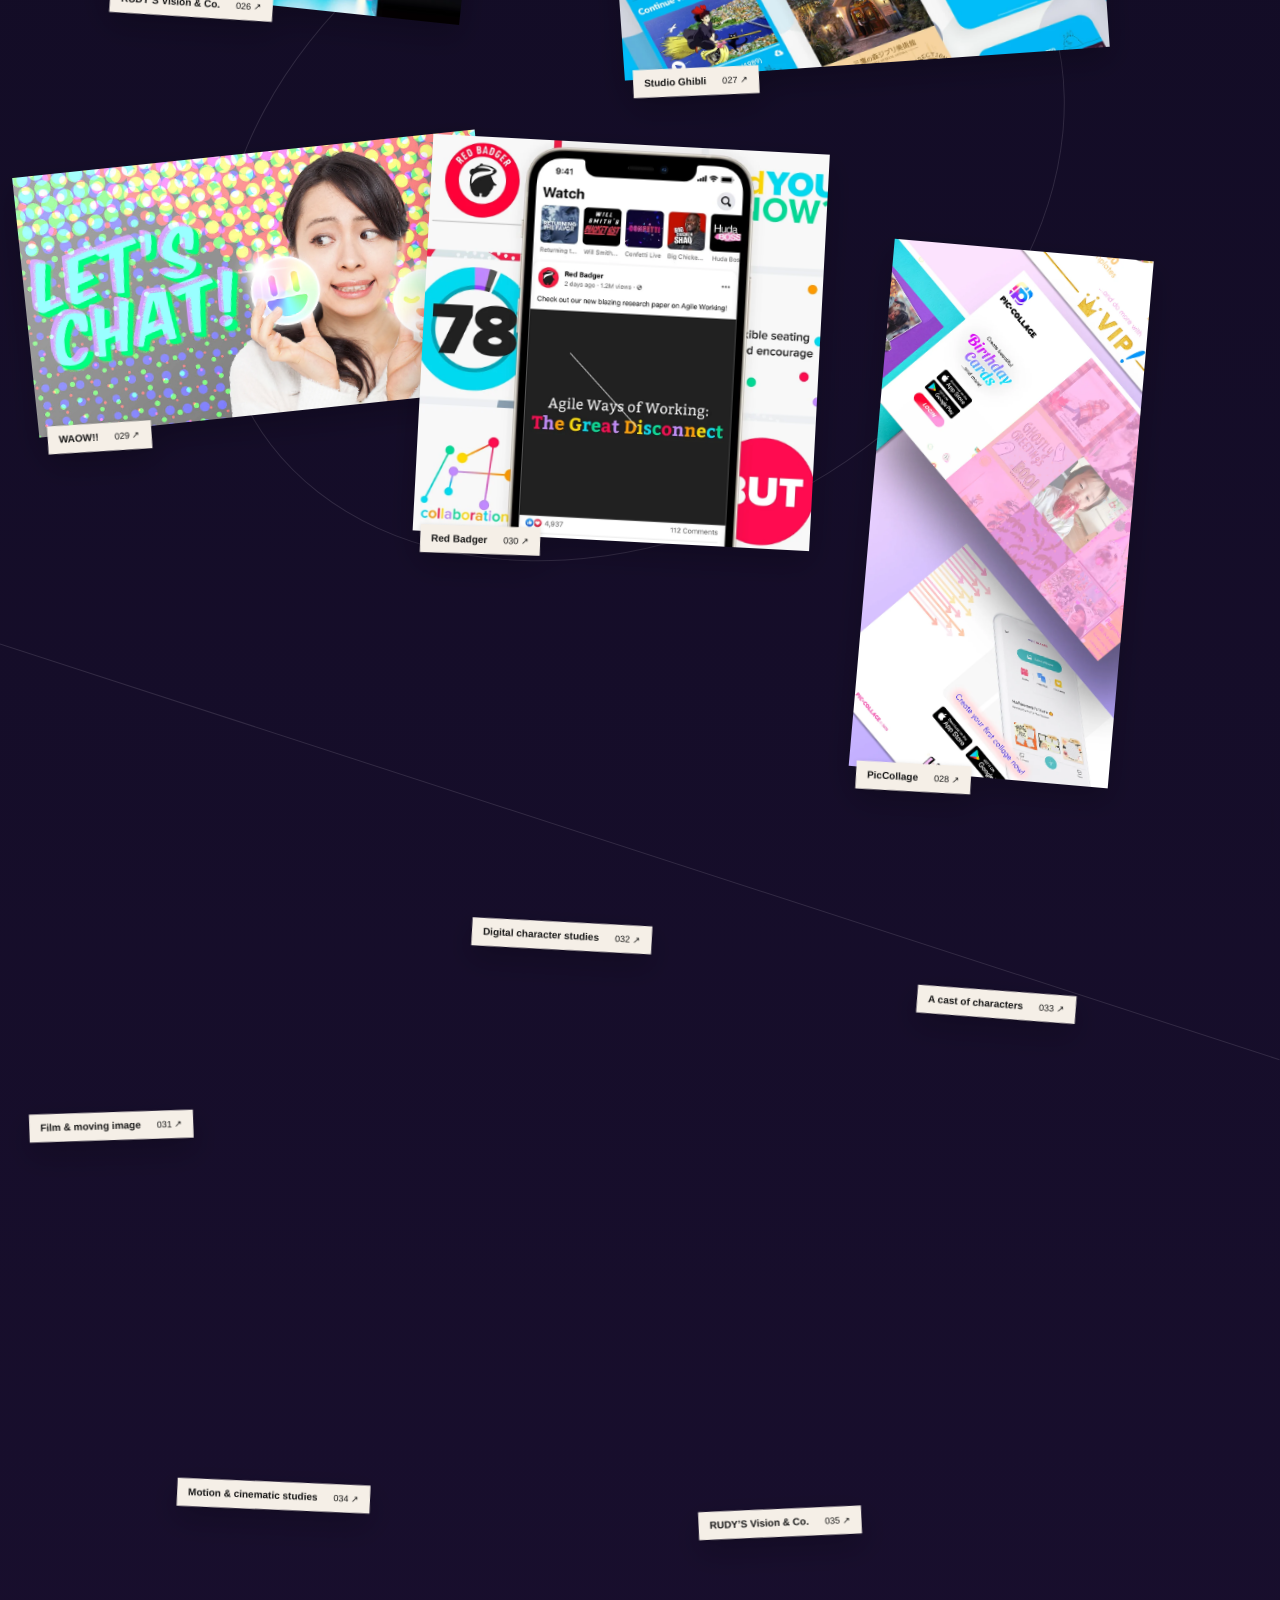
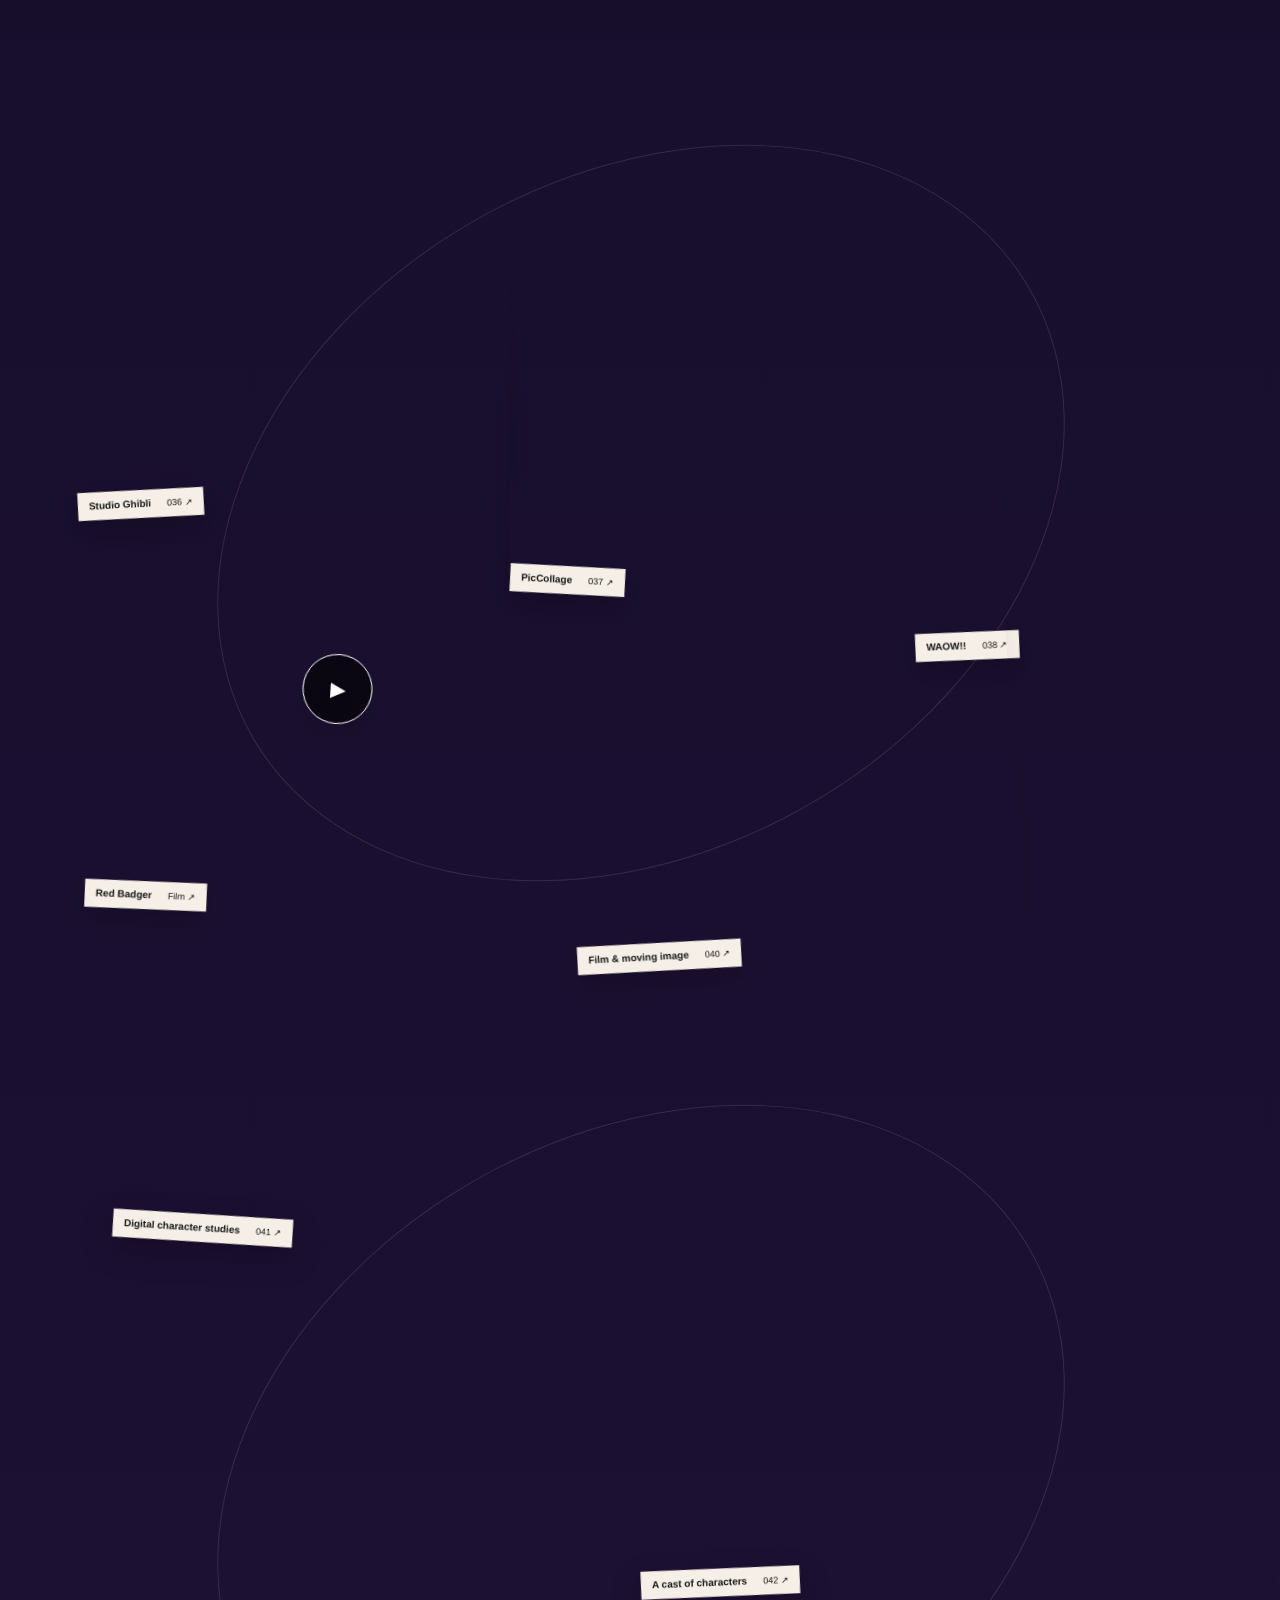
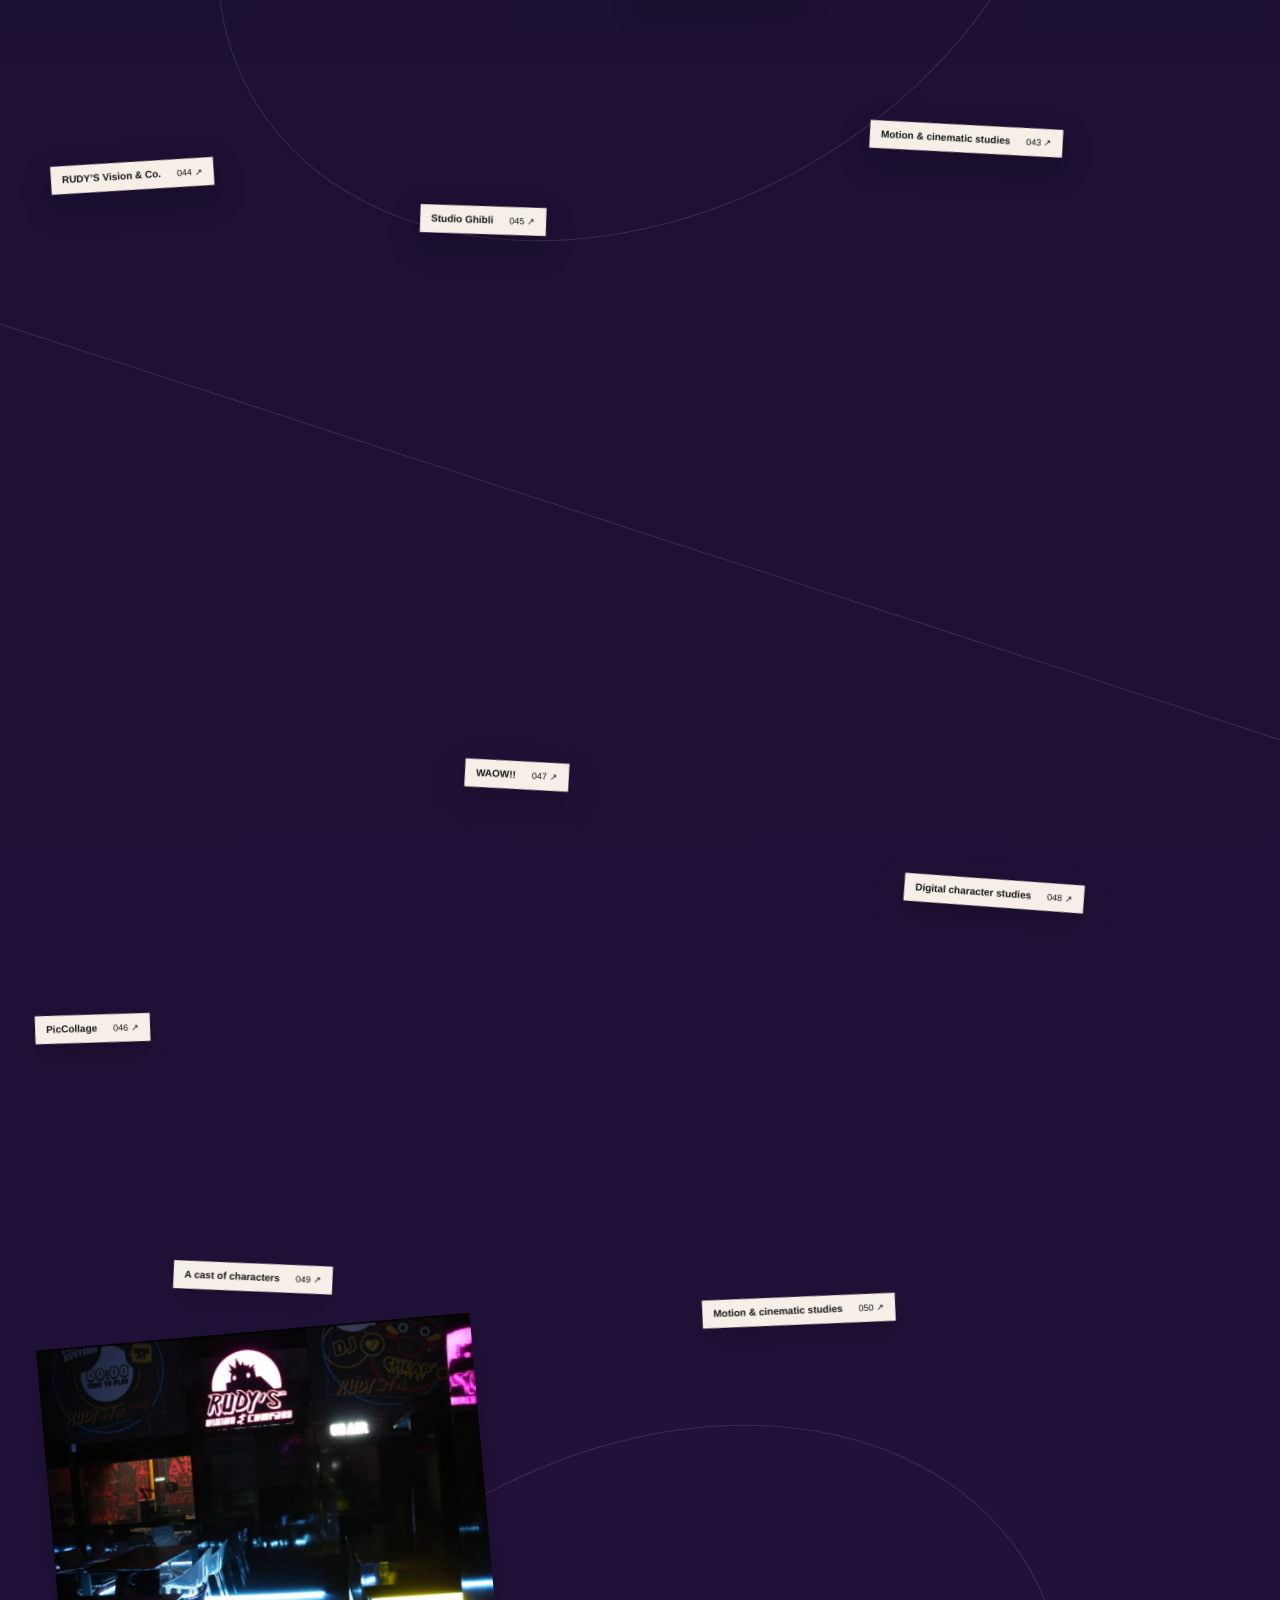
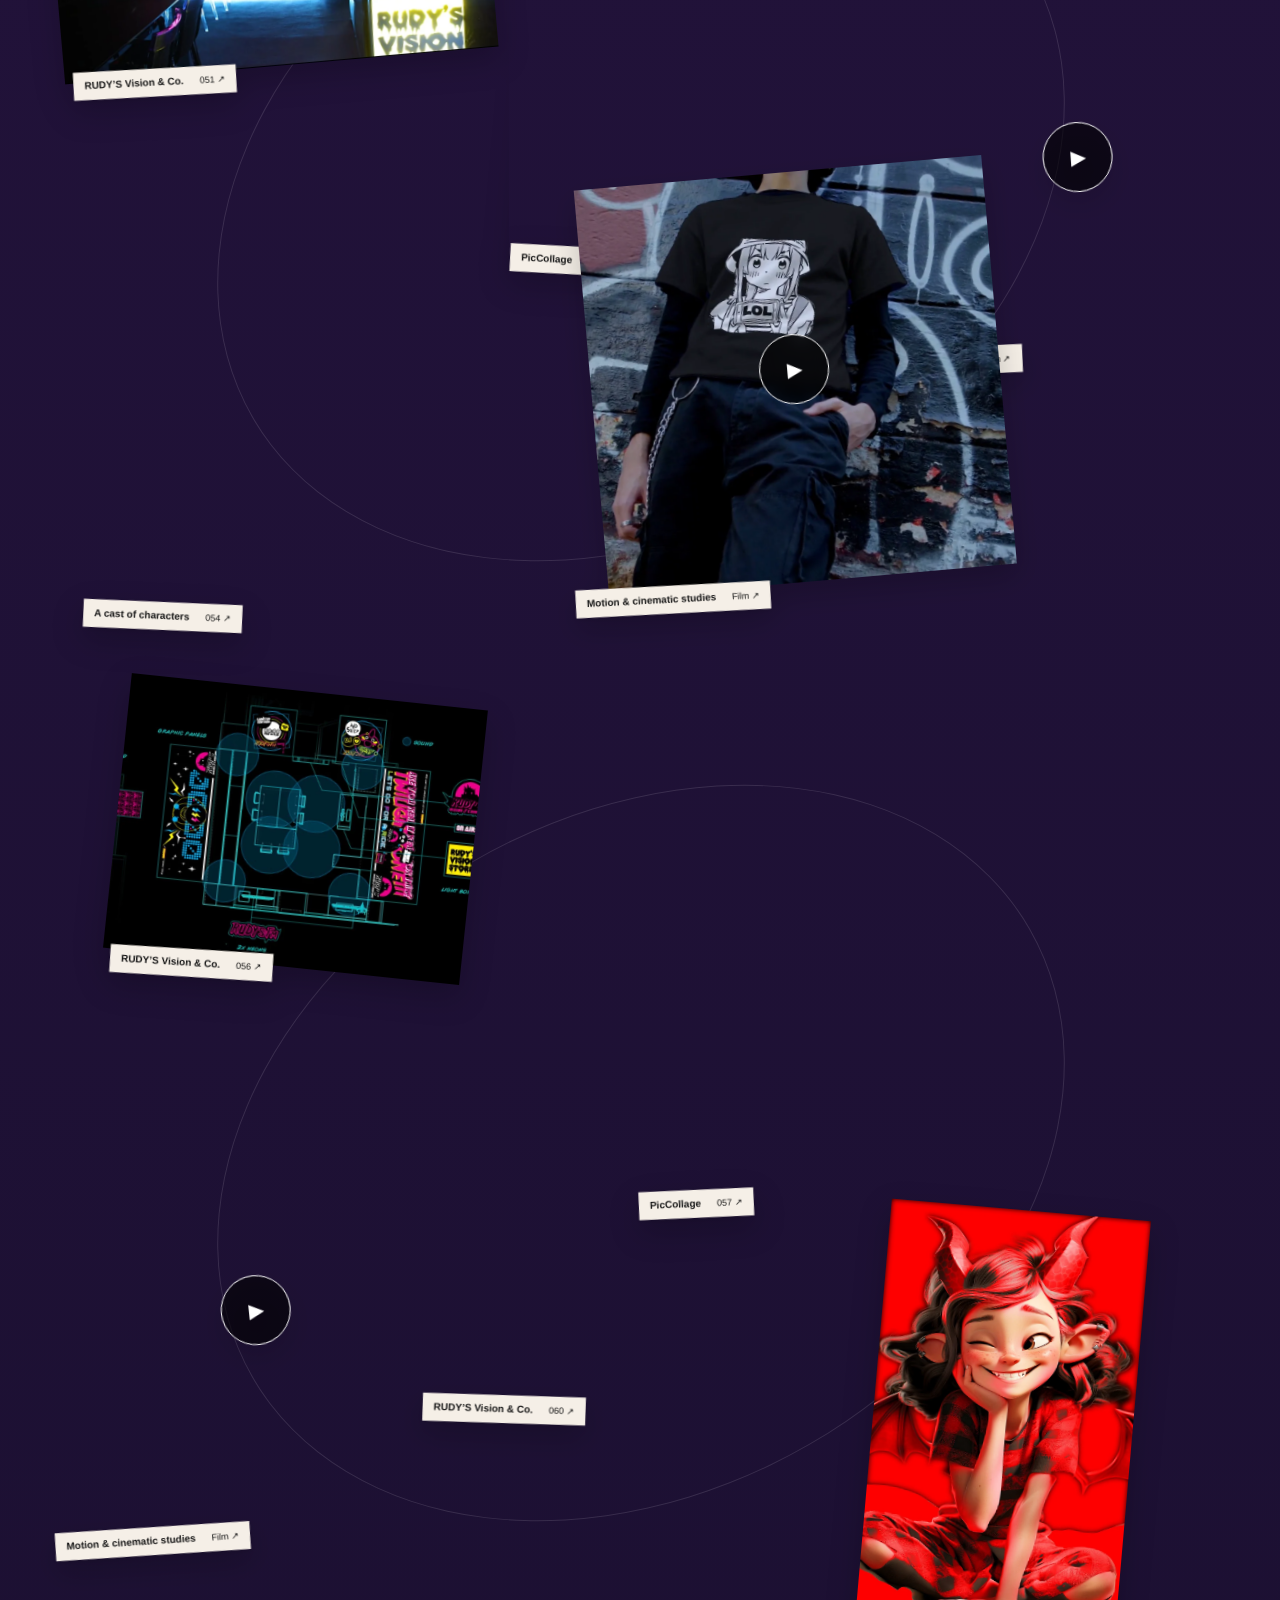
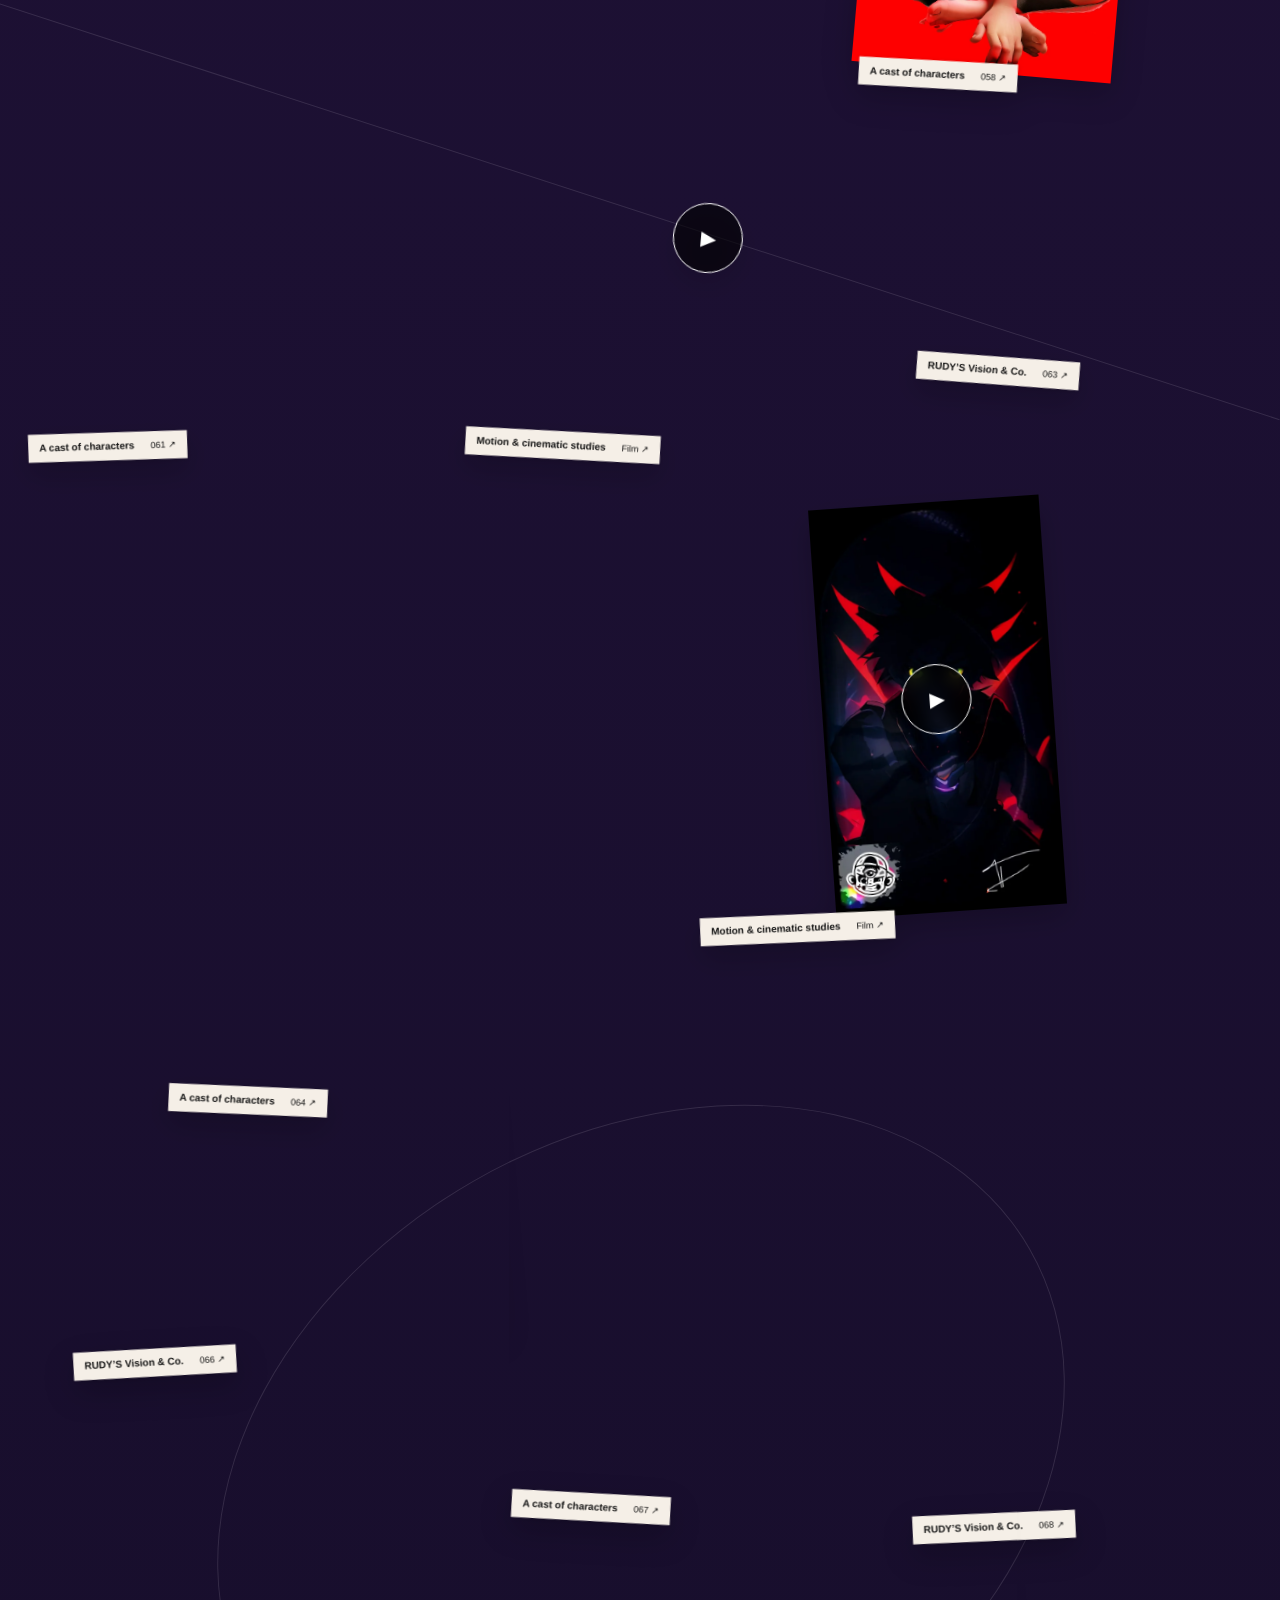
==== commit 86d7dfe9: "Restore focus to the original collage image after browser Forward" ====
--- a/index.html
+++ b/index.html
@@ -27,7 +27,7 @@
   <script defer src="curation.js?v=main-20261028"></script>
   <script defer src="collage.js?v=main-20261028"></script>
   <script defer src="interludes.js?v=main-20261028"></script>
-  <script defer src="gallery.js?v=gallery-close-20261028"></script>
+  <script defer src="gallery.js?v=gallery-close-20261028b"></script>
 </head>
 <body>
   <a class="skip-link" href="#work">Skip to the work</a>
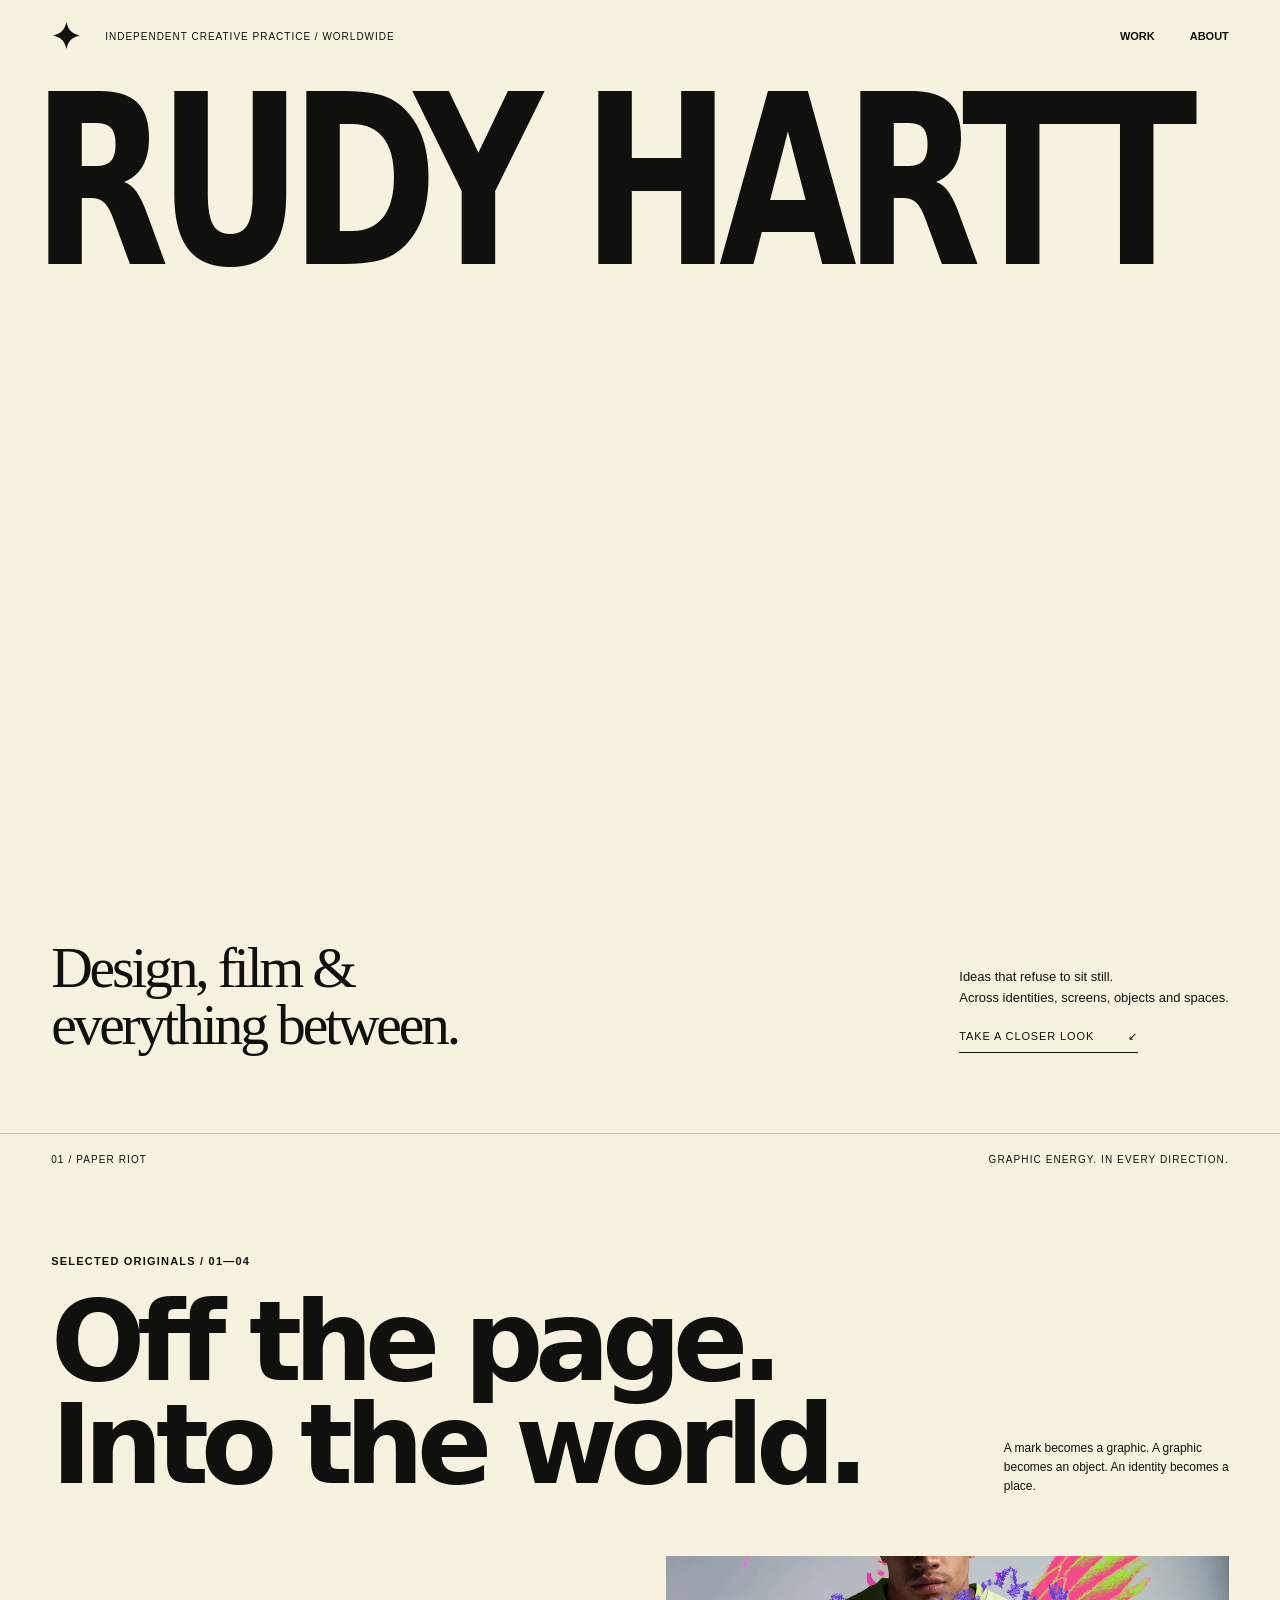
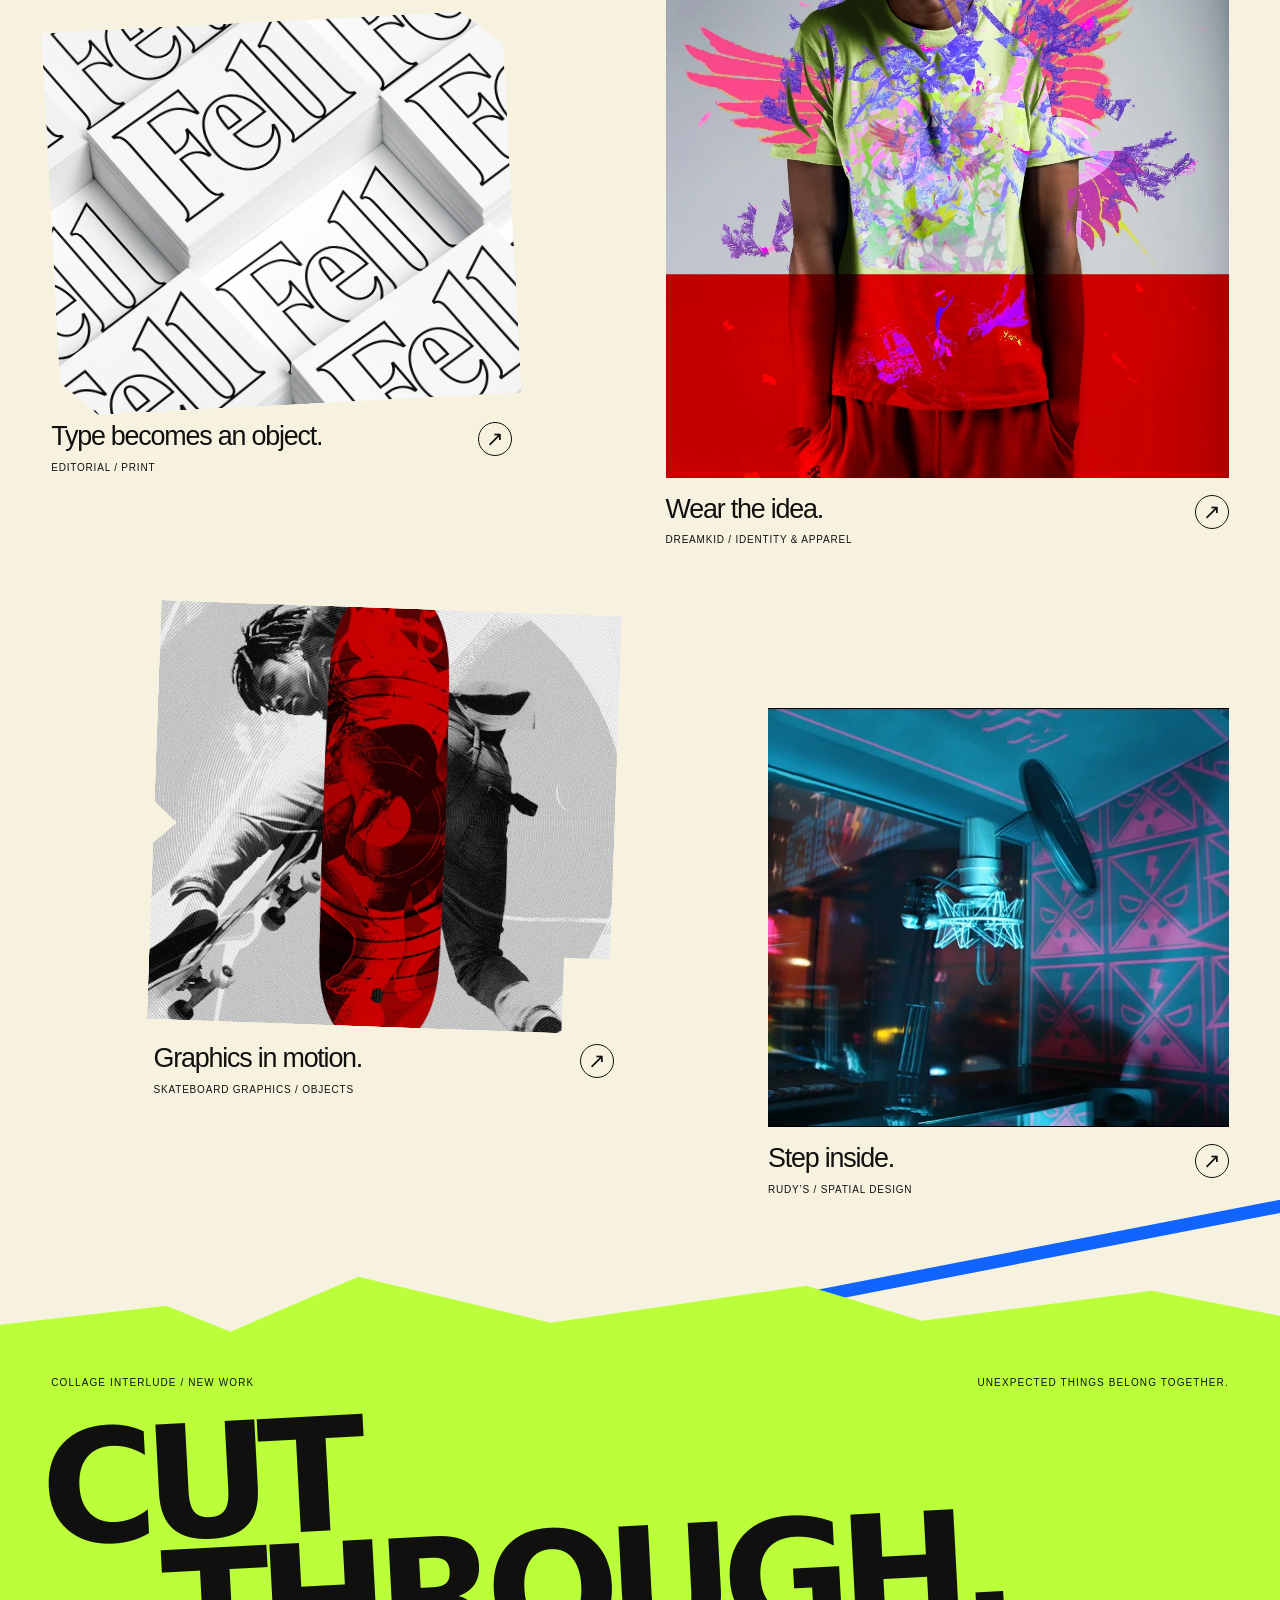
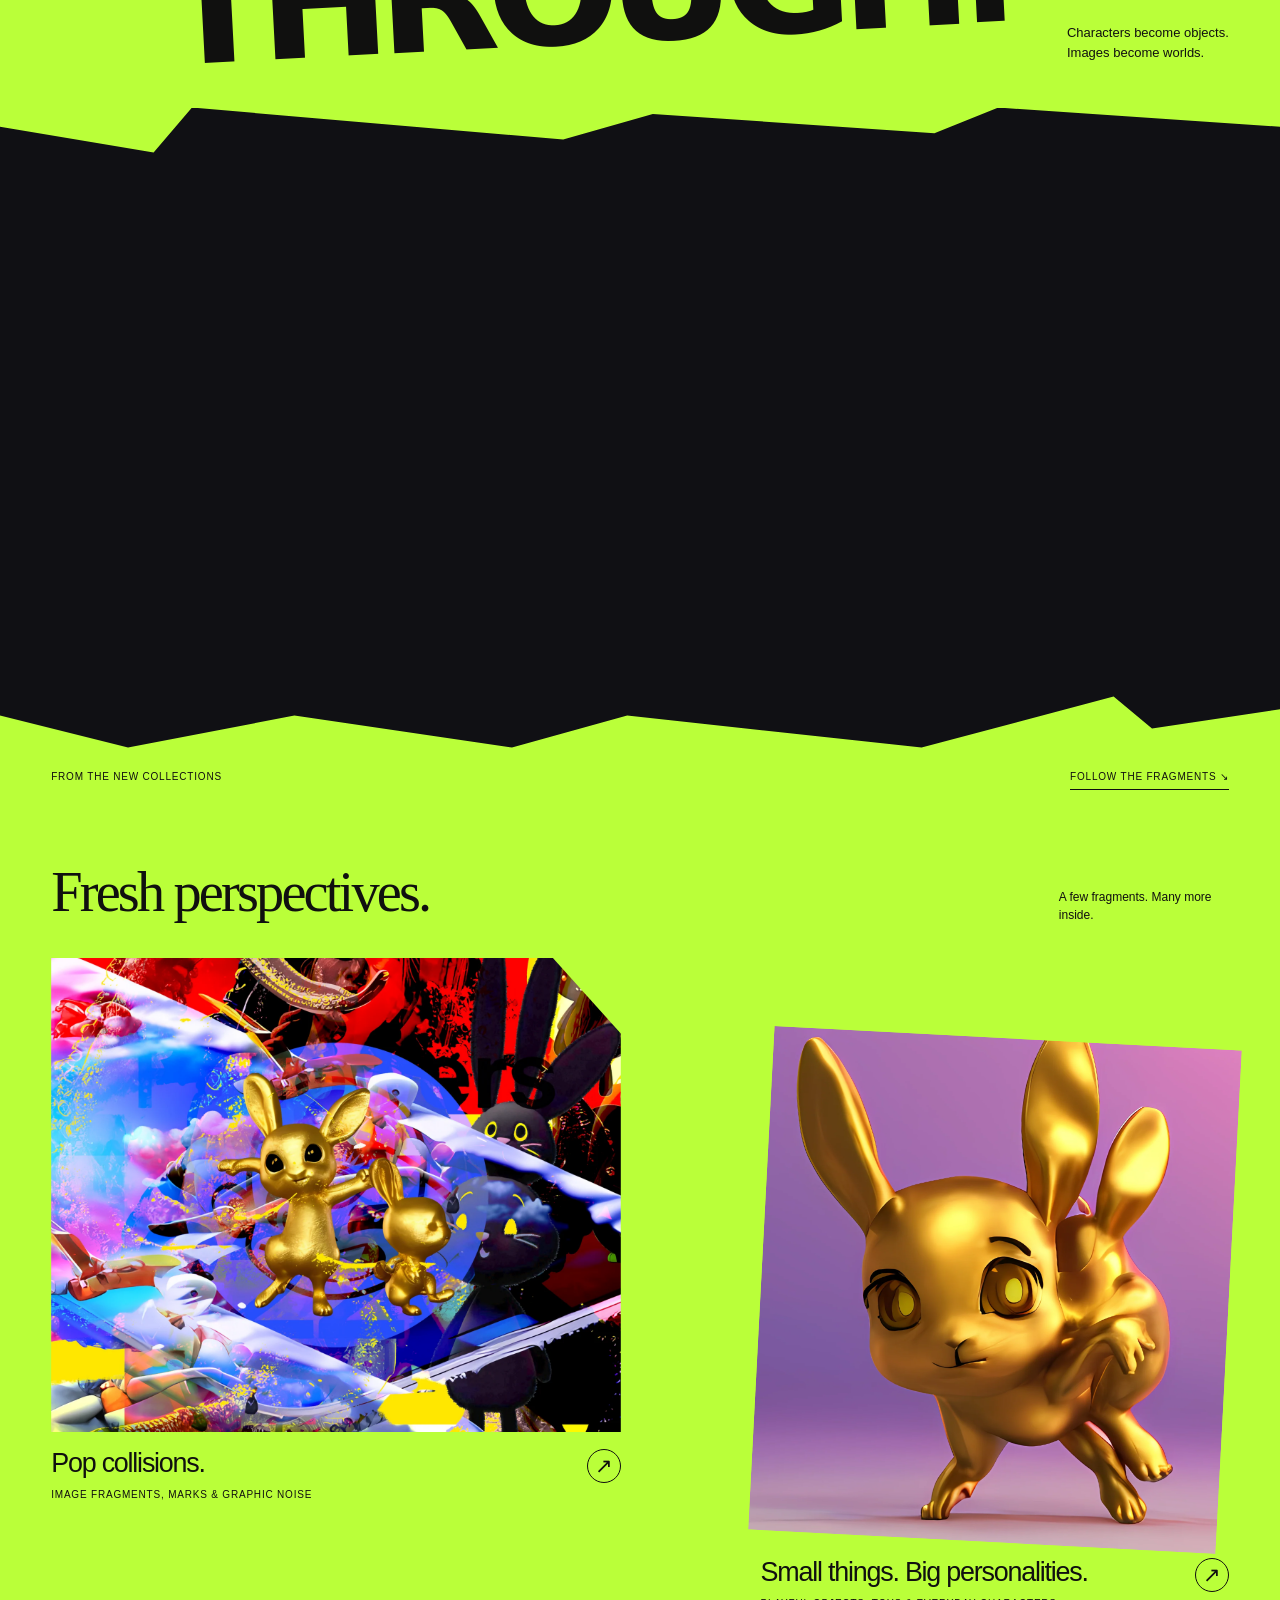
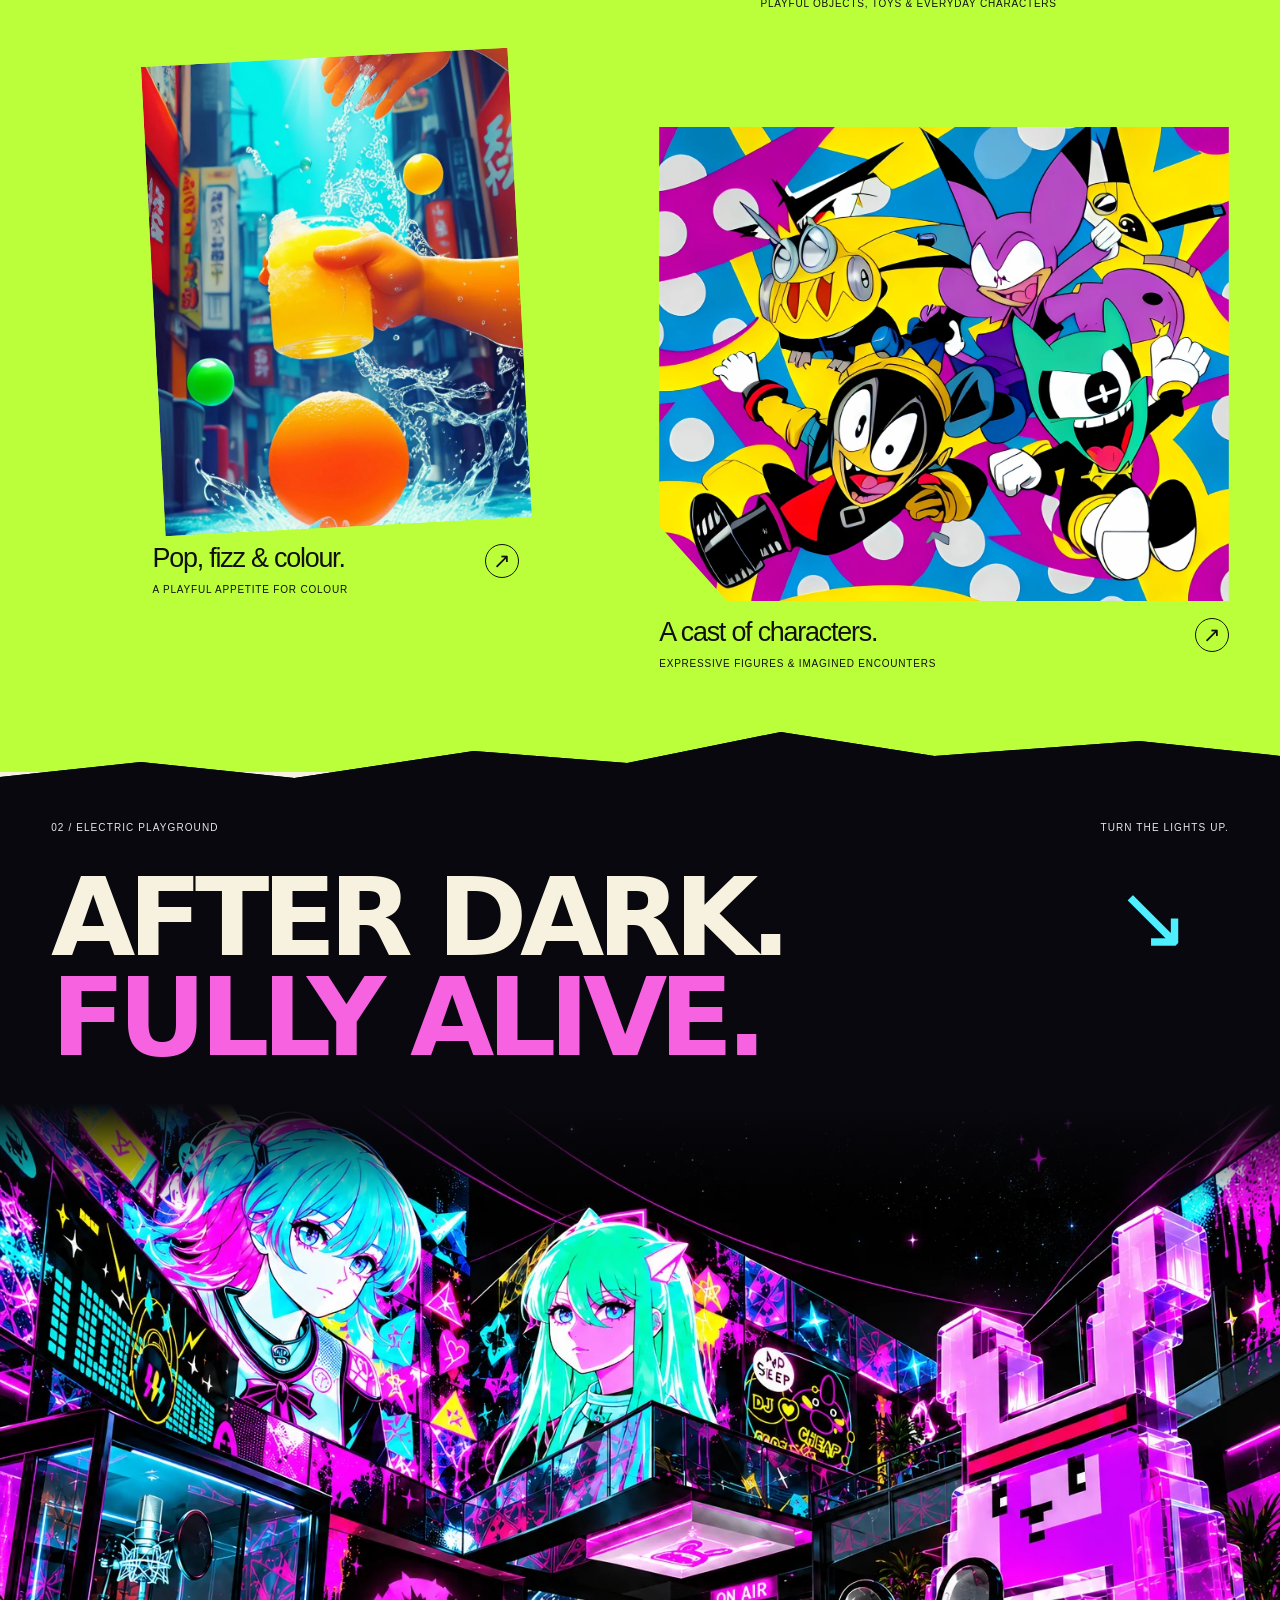
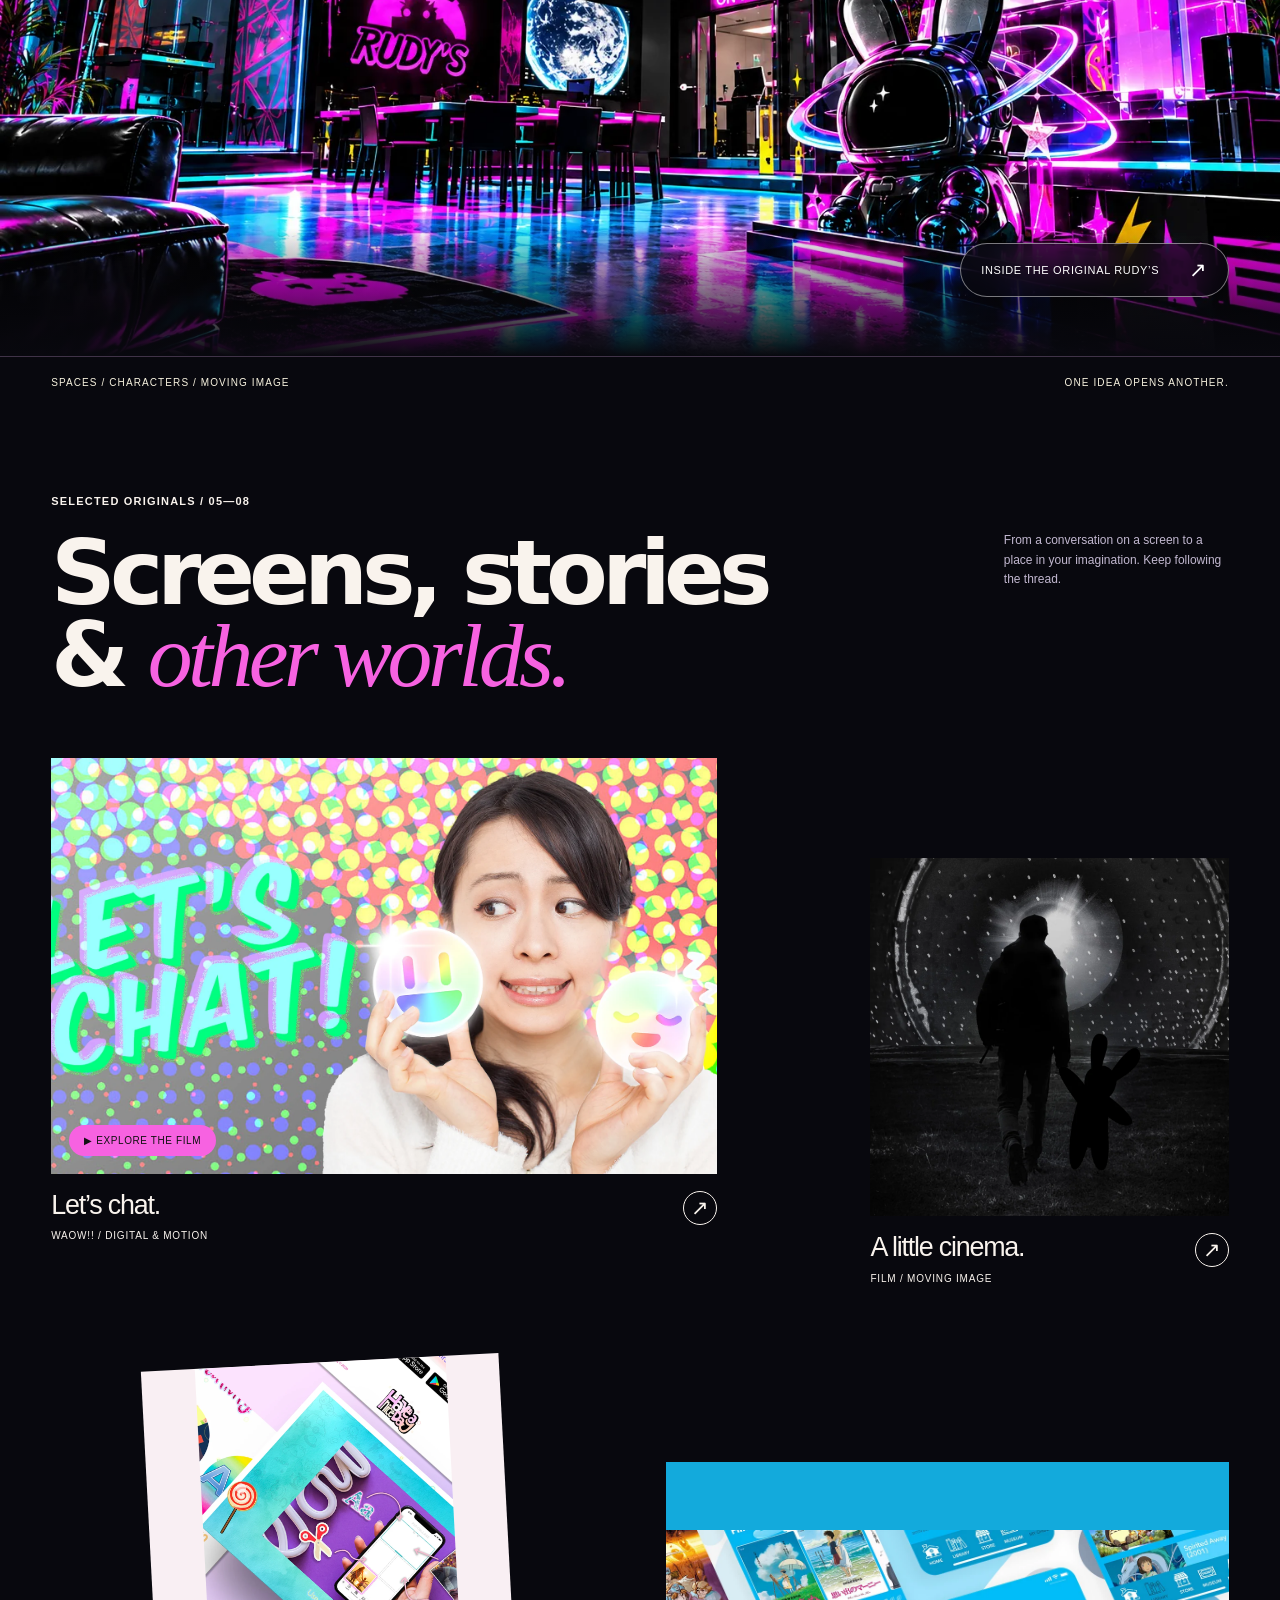
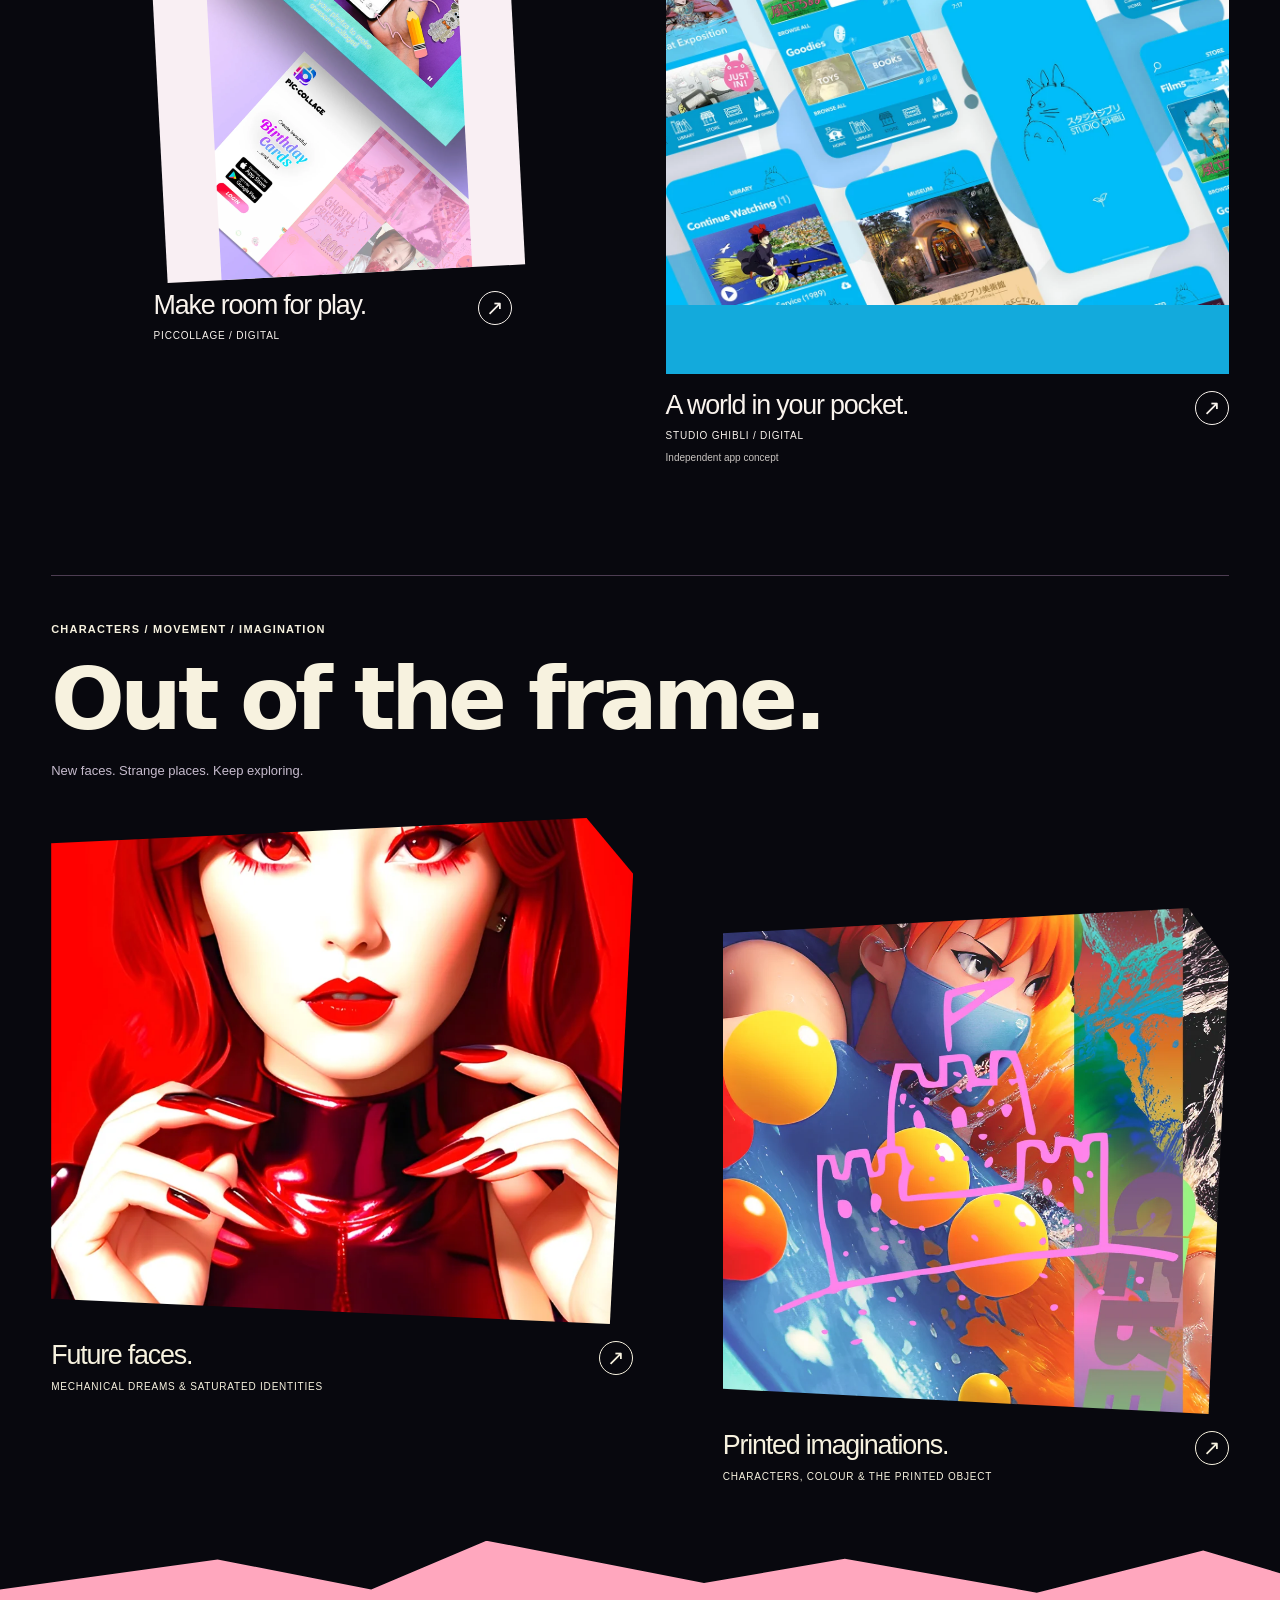
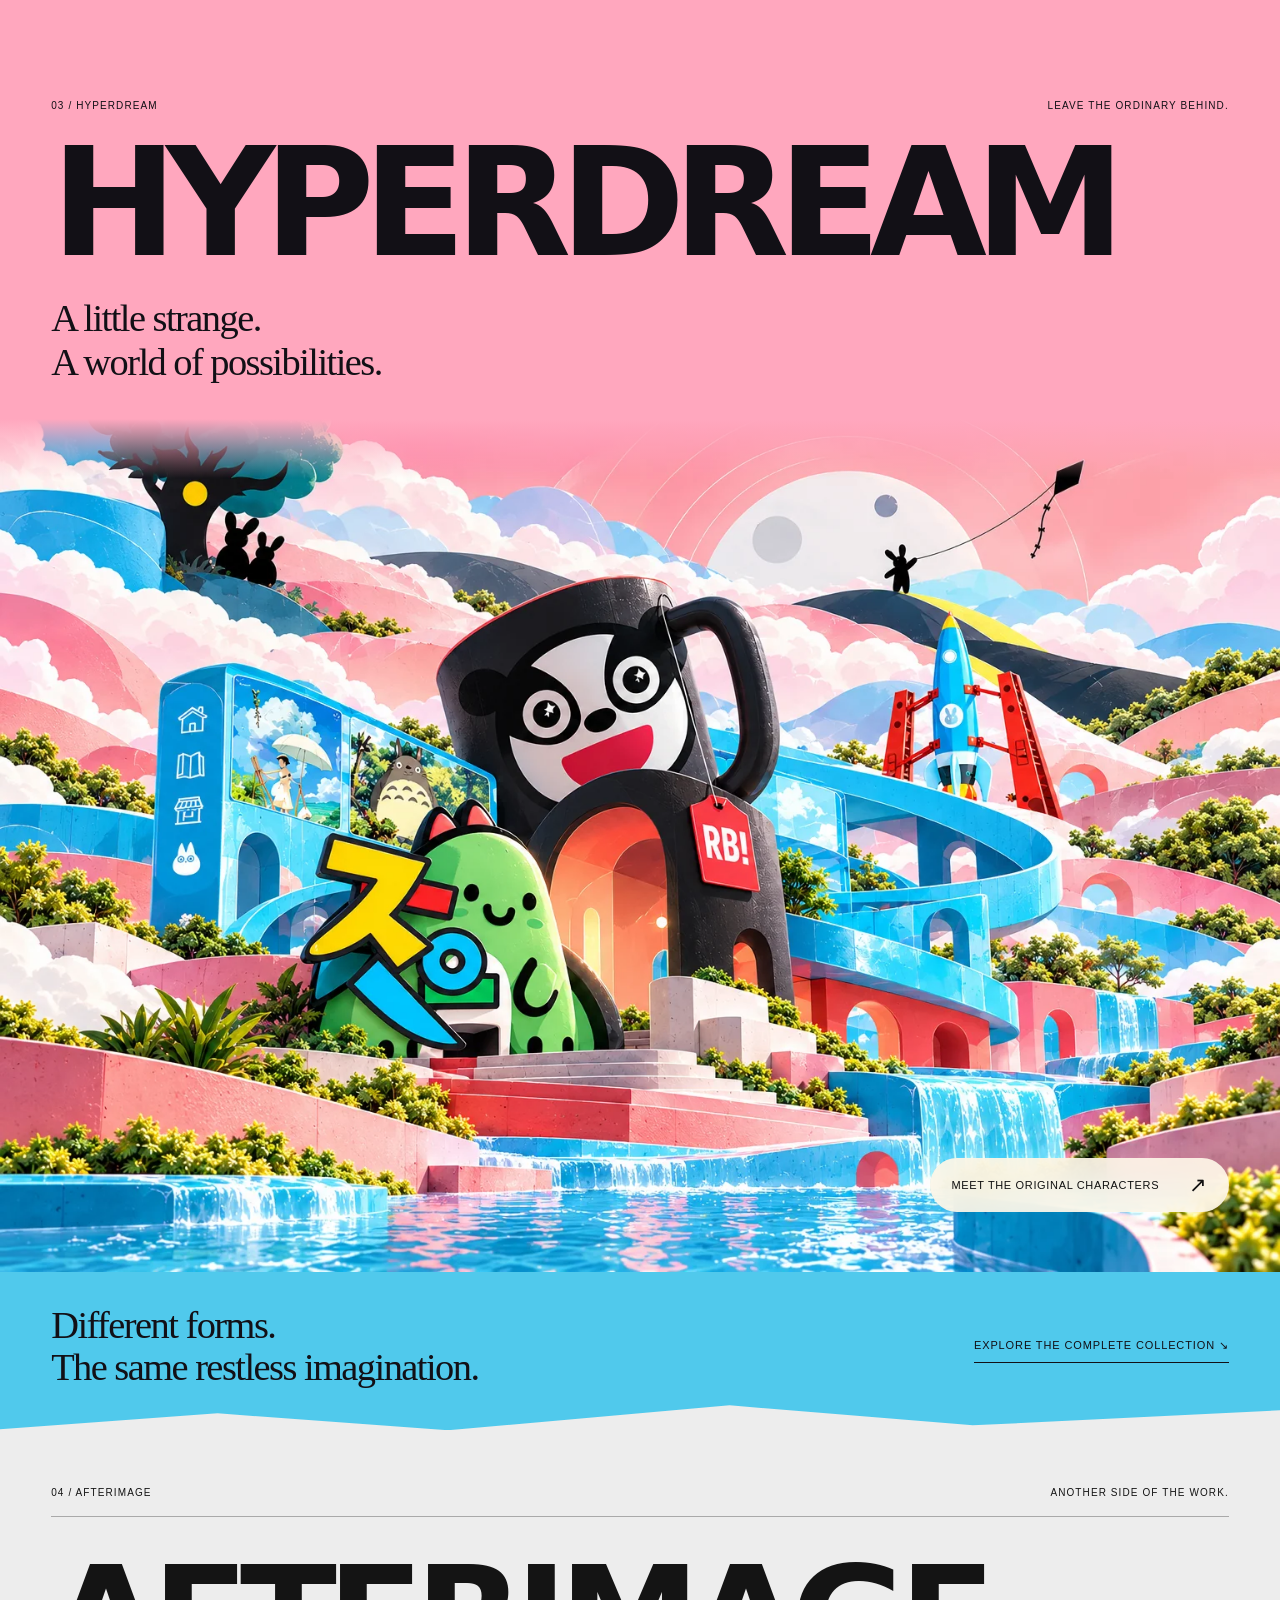
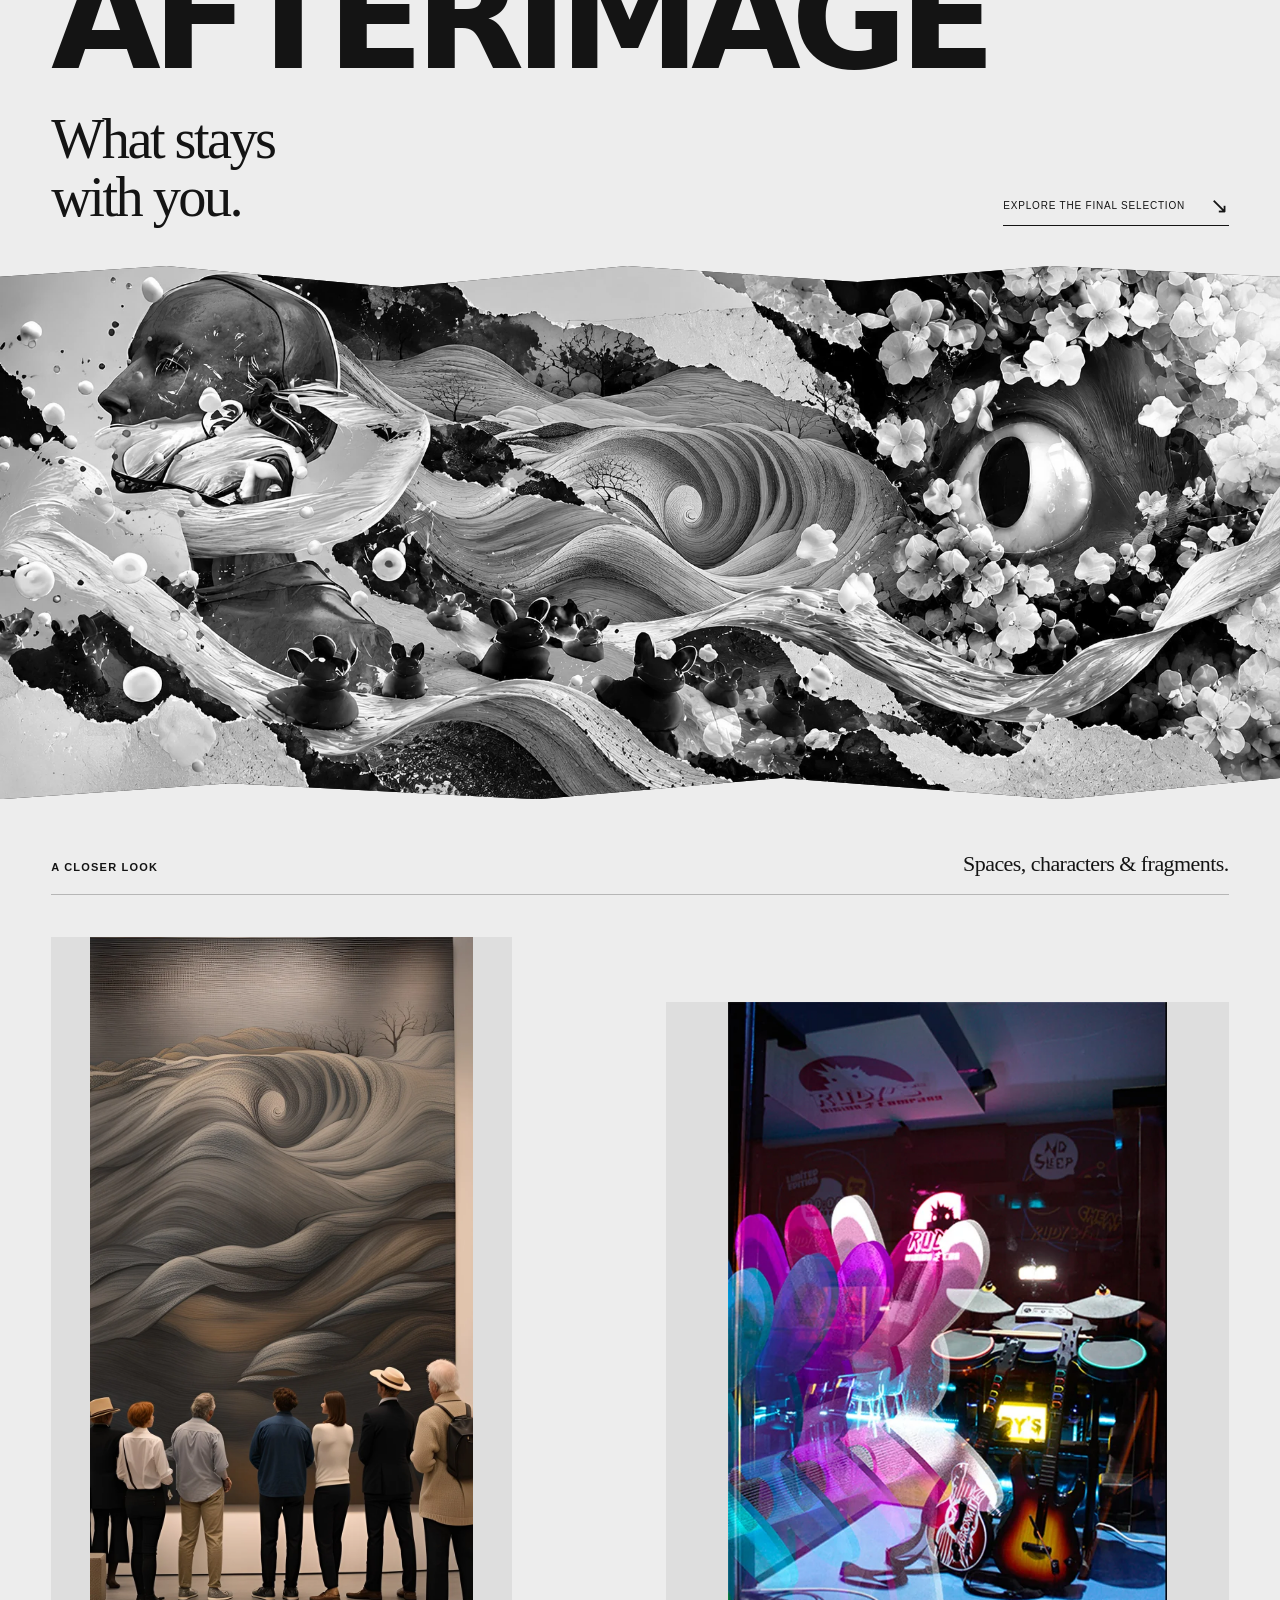
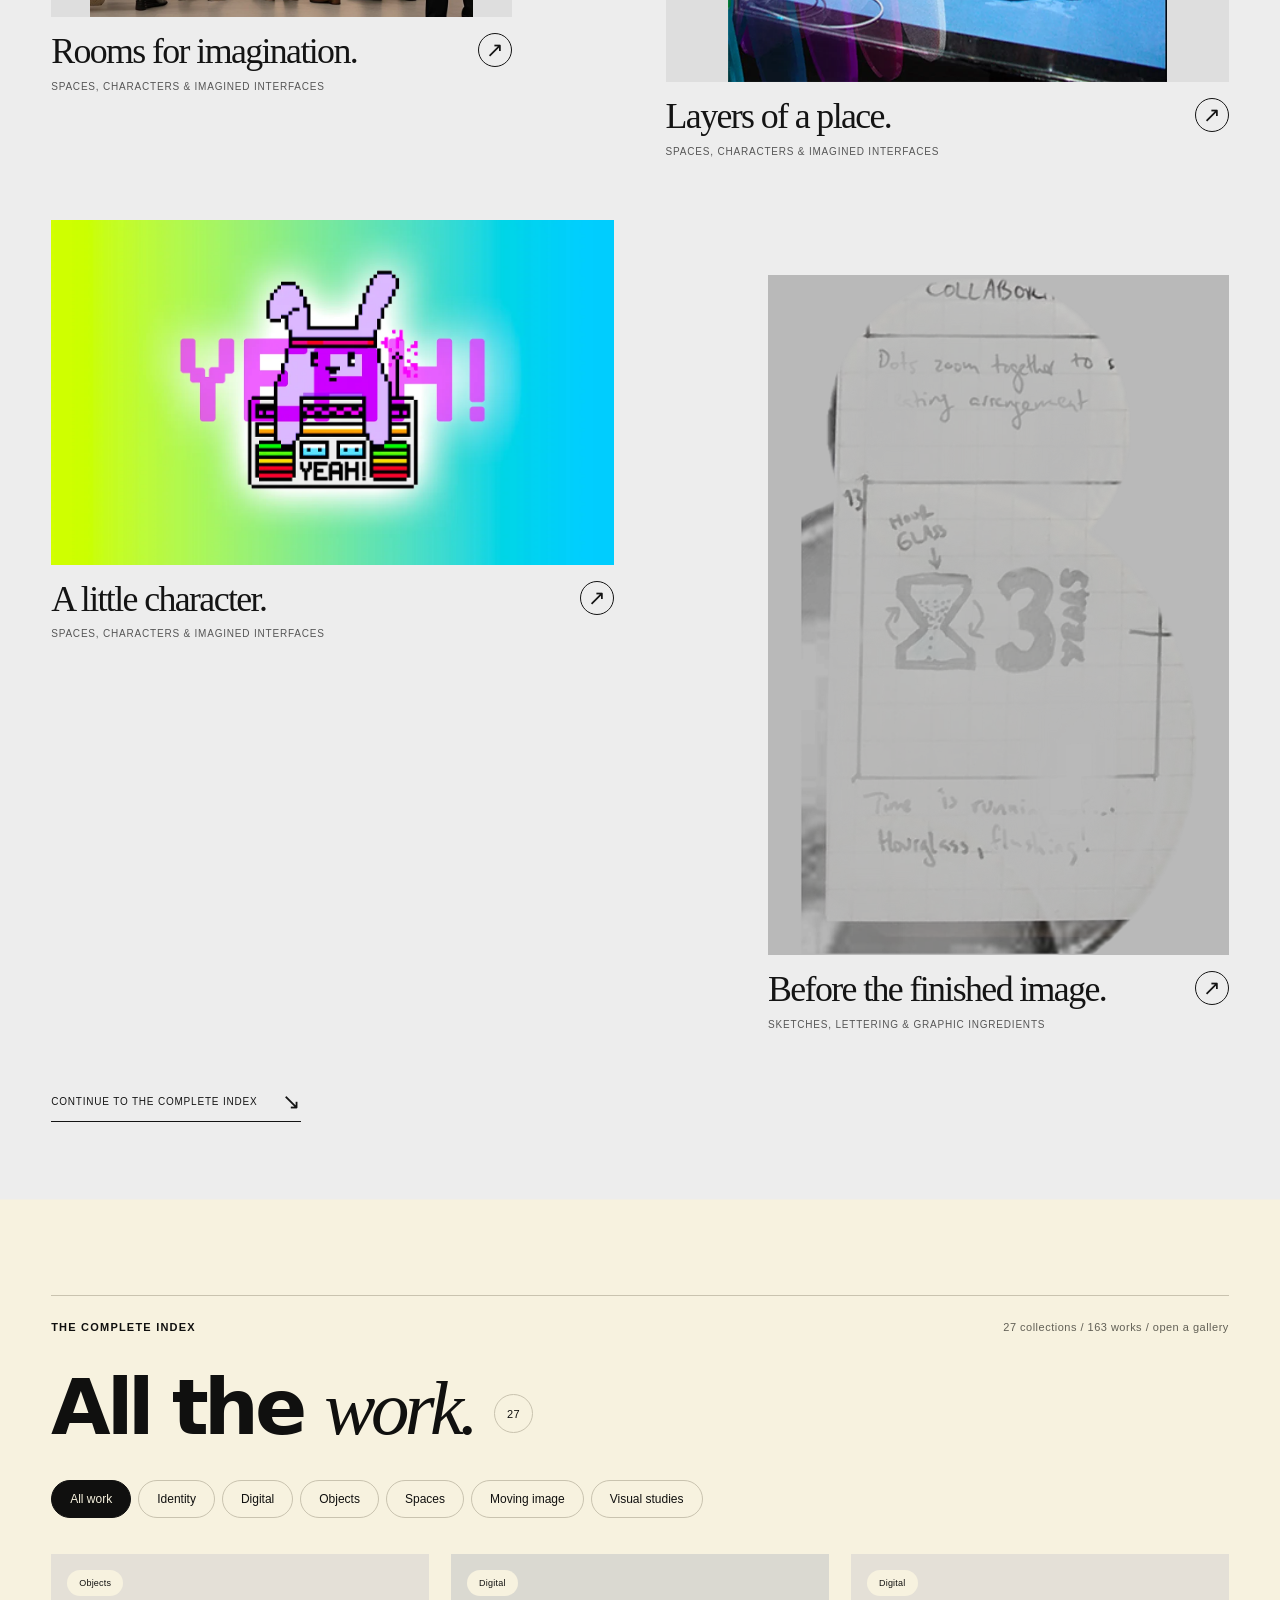
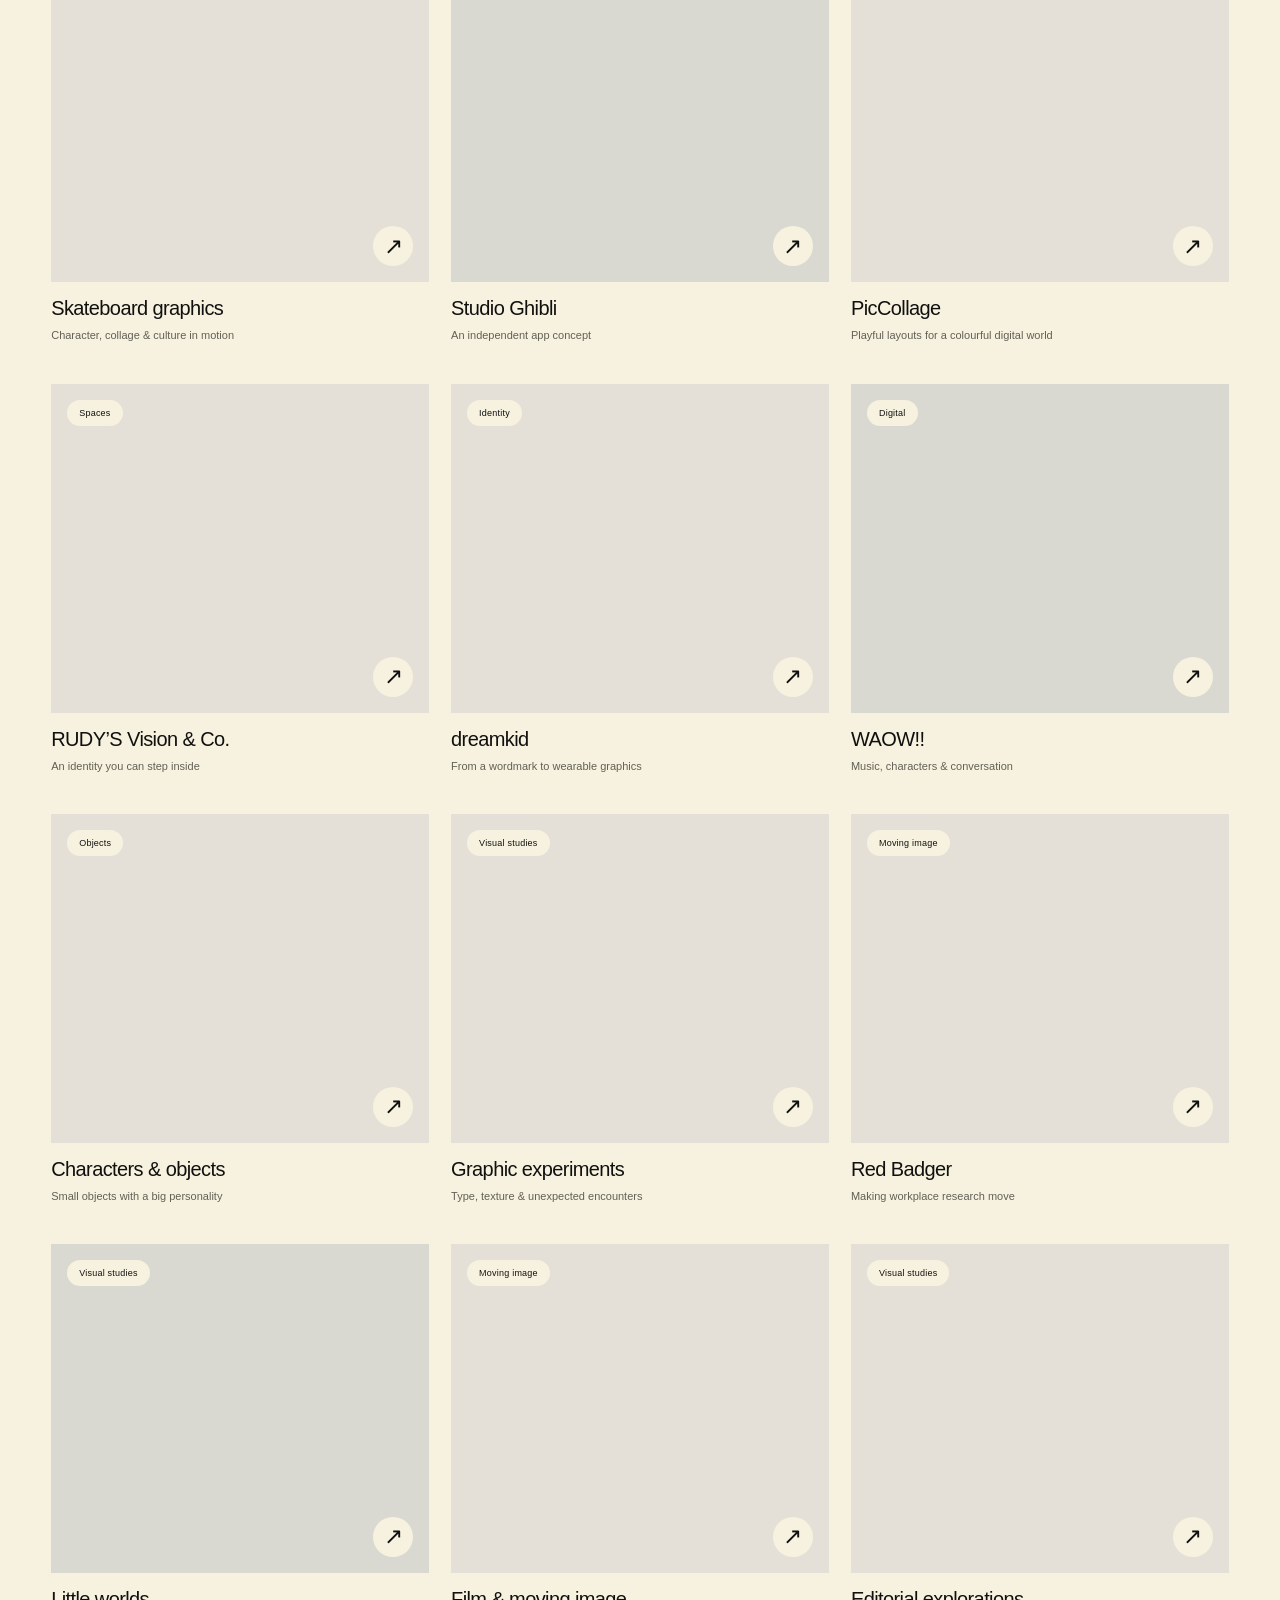
==== commit 8edbeffd: "Restore the original portfolio design at meet-love.com" ====
--- a/index.html
+++ b/index.html
@@ -4,54 +4,121 @@
   <meta charset="utf-8">
   <meta name="viewport" content="width=device-width, initial-scale=1">
   <meta name="robots" content="noindex, nofollow">
-  <meta name="theme-color" content="#eee8dd">
-  <title>RUDY HARTT — A continuous collage</title>
-  <meta name="description" content="A continuous journey through the graphic worlds, images, objects and imagined futures of Rudy Hartt.">
-  <meta property="og:title" content="RUDY HARTT — A continuous collage">
-  <meta property="og:description" content="A continuous journey through the graphic worlds, images, objects and imagined futures of Rudy Hartt.">
+  <meta name="theme-color" content="#f7f2df">
+  <meta name="description" content="Rudy Hartt is a multidisciplinary designer and filmmaker working worldwide. Explore selected work across identity, digital experiences, objects, spaces and moving image.">
+  <meta property="og:type" content="website">
+  <meta property="og:title" content="Rudy Hartt — Design, film & everything between">
+  <meta property="og:description" content="A portfolio of identities, digital experiences, objects, spaces and moving image.">
   <meta property="og:image" content="https://meet-love.com/assets/world-paper.webp">
   <meta property="og:url" content="https://meet-love.com/">
-  <meta property="og:type" content="website">
+  <meta name="twitter:card" content="summary_large_image">
   <link rel="canonical" href="https://meet-love.com/">
+  <title>Rudy Hartt — Design, film & everything between</title>
   <link rel="icon" href="favicon.svg" type="image/svg+xml">
+  <link rel="stylesheet" href="style.css?v=restored-20261028">
+  <link rel="stylesheet" href="immersive.css?v=restored-20261028">
+  <link rel="stylesheet" href="cut-through.css?v=restored-20261028">
+  <link rel="stylesheet" href="afterimage.css?v=restored-20261028">
+  <link rel="stylesheet" href="love.css?v=restored-20261028">
+  <link rel="stylesheet" href="love-gallery.css?v=restored-20261028">
   <link rel="preload" href="assets/display.woff" as="font" type="font/woff" crossorigin>
-  <link rel="preload" href="assets/world-paper.webp" as="image" fetchpriority="high">
-  <link rel="stylesheet" href="collage.css?v=main-20261028">
-  <link rel="stylesheet" href="interludes.css?v=main-20261028">
-  <link rel="stylesheet" href="gallery.css?v=main-20261028">
-  <link rel="stylesheet" href="love-banner.css?v=main-20261028">
-  <script defer src="projects.js?v=main-20261028"></script>
-  <script defer src="pool-projects.js?v=main-20261028"></script>
-  <script defer src="artist-projects.js?v=main-20261028"></script>
-  <script defer src="love-project.js?v=main-20261028"></script>
-  <script defer src="curation.js?v=main-20261028"></script>
-  <script defer src="collage.js?v=main-20261028"></script>
-  <script defer src="interludes.js?v=main-20261028"></script>
-  <script defer src="gallery.js?v=gallery-close-20261028b"></script>
+  <script defer src="projects.js?v=restored-20261028"></script>
+  <script defer src="pool-projects.js?v=restored-20261028"></script>
+  <script defer src="artist-projects.js?v=restored-20261028"></script>
+  <script defer src="love-project.js?v=restored-20261028"></script>
+  <script defer src="app.js?v=restored-20261028"></script>
 </head>
 <body>
-  <a class="skip-link" href="#work">Skip to the work</a>
-  <header class="topbar">
-    <a class="wordmark" href="#top" aria-label="Rudy Hartt, back to the beginning">RH<span aria-hidden="true">✳</span></a>
-    <span class="topbar-note">An ongoing collision of ideas.</span>
-    <button class="index-button" type="button" data-open-index>All the work <span aria-hidden="true">↗</span></button>
+  <a class="skip" href="#work">Skip to work</a>
+  <div class="reading-line" aria-hidden="true"></div>
+  <header class="site-header">
+    <a class="monogram" href="#top" aria-label="Home">✦</a>
+    <span class="header-note">Independent creative practice / Worldwide</span>
+    <nav aria-label="Main navigation"><a href="#work">Work</a><a href="#about">About</a></nav>
   </header>
   <main id="top">
-    <section class="opening" aria-labelledby="site-title">
-      <div class="opening-copy"><div class="eyebrow"><span>Independent designer &amp; filmmaker</span><span>Portfolio / selected works</span></div>
-      <h1 id="site-title">RUDY HARTT<span class="title-star" aria-hidden="true">✳</span></h1>
-      <div class="opening-bottom"><p>Images become objects.<br>Objects become worlds.</p><a href="#work">Enter the collage <span aria-hidden="true">↓</span></a></div></div>
+    <section class="paper-world" id="paper-riot" aria-labelledby="hero-title">
+      <h1 class="masthead" id="hero-title">RUDY HARTT</h1>
+      <div class="paper-art"><picture><source media="(max-width: 600px)" srcset="assets/world-paper-small.webp"><img src="assets/world-paper.webp" width="1536" height="1024" alt="Paper Riot: a twisting graphic ribbon weaves through a scarlet portrait, electric-blue print and a pink sculptural head" fetchpriority="high" decoding="async"></picture></div>
+      <div class="paper-intro"><h2>Design, film &amp;<br>everything between.</h2><div class="intro-aside"><p>Ideas that refuse to sit still.<br>Across identities, screens, objects and spaces.</p><a href="#work">Take a closer look <span>↙</span></a></div></div>
+      <div class="chapter-label world-caption"><span>01 / Paper Riot</span><span>Graphic energy. In every direction.</span></div>
     </section>
-    <div id="work" class="collage-flow" aria-label="The complete collage"></div>
-    <noscript><p class="noscript-note">This collage uses JavaScript to display its collection. You can also visit <a href="https://rudyhartt.github.io/portfolio-collage/" rel="nofollow">Rudy Hartt’s original portfolio</a>.</p></noscript>
-    <section class="about" id="about" aria-labelledby="about-title">
-      <div class="about-label">Behind the collage</div><h2 id="about-title">A curious mind.<br>An open ending.</h2>
-      <div class="about-details"><p>I’m Rudy Hartt, an independent designer and filmmaker working across identities, digital experiences, objects and spaces. This is a place for finished work, experiments and the things in between.</p><p>The collages connect the work into one wandering world. Open any image to look closer, or browse the complete collection.</p></div>
-      <button class="closing-index" data-open-index type="button">All the work. <span aria-hidden="true">↗</span></button>
-      <div class="footer-line"><span>RUDY HARTT © <span id="year">2026</span></span><span>Always becoming.</span><a href="#top">Back to the beginning ↑</a></div>
+    <section class="interlude off-page" id="work" aria-labelledby="off-page-title">
+      <div class="interlude-heading"><div><p class="eyebrow">SELECTED ORIGINALS / 01—04</p><h2 id="off-page-title">Off the page.<br>Into the world.</h2></div><p class="section-aside">A mark becomes a graphic. A graphic becomes an object. An identity becomes a place.</p></div>
+      <div class="feature-grid"><a class="feature feature-editorial reveal" href="#project/editorial" aria-label="View Editorial explorations"><figure><div class="feature-art"><img src="assets/teaser-4d-1.webp" width="1240" height="815" alt="Stacks of paper with large outlined Fell typography" loading="lazy" decoding="async"></div><figcaption><div><h3>Type becomes an object.</h3><p>Editorial / Print</p></div><span class="feature-arrow" aria-hidden="true">↗</span></figcaption></figure></a><a class="feature feature-wear reveal" href="#project/dreamkid" aria-label="View dreamkid"><figure><div class="feature-art"><img src="assets/1R-9.webp" width="1080" height="1080" alt="dreamkid T-shirt with an expressive graphic print" loading="lazy" decoding="async"></div><figcaption><div><h3>Wear the idea.</h3><p>dreamkid / Identity & apparel</p></div><span class="feature-arrow" aria-hidden="true">↗</span></figcaption></figure></a><a class="feature feature-skate reveal" href="#project/skateboard-graphics" aria-label="View Skateboard graphics"><figure><div class="feature-art"><img src="assets/3s-8.webp" width="1080" height="1080" alt="Red illustrated skateboard deck over a monochrome action photograph" loading="lazy" decoding="async"></div><figcaption><div><h3>Graphics in motion.</h3><p>Skateboard graphics / Objects</p></div><span class="feature-arrow" aria-hidden="true">↗</span></figcaption></figure></a><a class="feature feature-space reveal" href="#project/rudys" aria-label="View RUDY’S Vision &amp; Co."><figure><div class="feature-art"><img src="assets/3z-14.webp" width="960" height="739" alt="Cyan and magenta recording booth in the RUDY’S retail and studio concept" loading="lazy" decoding="async"></div><figcaption><div><h3>Step inside.</h3><p>RUDY’S / Spatial design</p></div><span class="feature-arrow" aria-hidden="true">↗</span></figcaption></figure></a></div>
     </section>
+    <section class="cut-world" id="cut-through" aria-labelledby="cut-title">
+      <div class="cut-heading"><div class="world-caption"><span>COLLAGE INTERLUDE / NEW WORK</span><span>Unexpected things belong together.</span></div><h2 id="cut-title">CUT<br><span>THROUGH.</span></h2><p>Characters become objects.<br>Images become worlds.</p></div>
+      <div class="cut-panorama"><picture><source media="(max-width: 600px)" srcset="assets/world-cut-through-small.webp"><img src="assets/world-cut-through.webp" width="1774" height="887" alt="Golden and black rabbit sculptures, an orange-haired masked portrait, a red glass heart and a smiling cup woven through torn ivory paper and neon ribbons" loading="lazy" decoding="async"></picture></div>
+      <div class="cut-foot"><span>FROM THE NEW COLLECTIONS</span><a href="#new-work">Follow the fragments ↘</a></div>
+      <div class="new-work" id="new-work"><div class="new-work-heading"><h3>Fresh perspectives.</h3><p>A few fragments. Many more inside.</p></div><div class="new-work-grid" id="new-work-grid"></div></div>
+    </section>
+    <section class="electric-world" id="electric-playground" aria-labelledby="electric-title">
+      <div class="night-entry"><div class="world-caption"><span>02 / Electric Playground</span><span>Turn the lights up.</span></div><h2 id="electric-title">After dark.<br><em>Fully alive.</em></h2><span class="line-arrow" aria-hidden="true">↘</span></div>
+      <div class="world-panorama"><picture><source media="(max-width: 600px)" srcset="assets/world-electric-small.webp"><img src="assets/world-electric.webp" width="1536" height="1024" alt="Electric Playground: a neon architectural world with cyan pop characters, a glass pixel rabbit, recording booth and black astronaut bunny" loading="lazy" decoding="async"></picture><a class="panorama-link" href="#project/rudys">Inside the original RUDY’S <span>↗</span></a></div>
+      <div class="chapter-label world-caption"><span>Spaces / Characters / Moving image</span><span>One idea opens another.</span></div>
+    </section>
+    <section class="interlude neon-interlude" aria-labelledby="screen-title">
+      <div class="interlude-heading"><div><p class="eyebrow">SELECTED ORIGINALS / 05—08</p><h2 id="screen-title">Screens, stories<br>&amp; <em>other worlds.</em></h2></div><p class="section-aside">From a conversation on a screen to a place in your imagination. Keep following the thread.</p></div>
+      <div class="feature-grid"><a class="feature feature-waow reveal" href="#project/waow" aria-label="View WAOW!!"><figure><div class="feature-art"><img src="assets/38-1.webp" width="1800" height="1013" alt="WAOW campaign with a smiling woman and colourful chat icons" loading="lazy" decoding="async"><span class="play-stamp">▶ EXPLORE THE FILM</span></div><figcaption><div><h3>Let’s chat.</h3><p>WAOW!! / Digital & motion</p></div><span class="feature-arrow" aria-hidden="true">↗</span></figcaption></figure></a><a class="feature feature-film reveal" href="#project/film" aria-label="View Film &amp; moving image"><figure><div class="feature-art"><img src="assets/3U-3.webp" width="1080" height="1080" alt="Silhouetted figure and rabbit in a cinematic landscape" loading="lazy" decoding="async"></div><figcaption><div><h3>A little cinema.</h3><p>Film / Moving image</p></div><span class="feature-arrow" aria-hidden="true">↗</span></figcaption></figure></a><a class="feature feature-piccollage reveal" href="#project/piccollage" aria-label="View PicCollage"><figure><div class="feature-art"><img src="assets/2s-9.webp" width="883" height="1800" alt="Colourful PicCollage website design presentation" loading="lazy" decoding="async"></div><figcaption><div><h3>Make room for play.</h3><p>PicCollage / Digital</p></div><span class="feature-arrow" aria-hidden="true">↗</span></figcaption></figure></a><a class="feature feature-ghibli reveal" href="#project/ghibli" aria-label="View Studio Ghibli"><figure><div class="feature-art"><img src="assets/2i-1.webp" width="1200" height="800" alt="Cyan Studio Ghibli app interface concept" loading="lazy" decoding="async"></div><figcaption><div><h3>A world in your pocket.</h3><p>Studio Ghibli / Digital</p><span class="feature-note">Independent app concept</span></div><span class="feature-arrow" aria-hidden="true">↗</span></figcaption></figure></a></div>
+    </section>
+    <section class="new-motions" aria-labelledby="new-motions-title"><div class="new-motions-heading"><p class="eyebrow">CHARACTERS / MOVEMENT / IMAGINATION</p><h2 id="new-motions-title">Out of the frame.</h2><p>New faces. Strange places. Keep exploring.</p></div><div class="new-motion-grid" id="new-motion-grid"></div></section>
+    <section class="hyper-world" id="hyperdream" aria-labelledby="hyper-title">
+      <div class="hyper-heading"><div class="world-caption"><span>03 / Hyperdream</span><span>Leave the ordinary behind.</span></div><h2 id="hyper-title">HYPERDREAM</h2><p class="dream-copy">A little strange.<br>A world of possibilities.</p></div>
+      <div class="world-panorama"><picture><source media="(max-width: 600px)" srcset="assets/world-hyperdream-small.webp"><img src="assets/world-hyperdream.webp" width="1536" height="1024" alt="Hyperdream: a smiling mug becomes architecture amid pink clouds, cyan interface ribbons, a green creature, a rocket and cascading pools" loading="lazy" decoding="async"></picture><a class="panorama-link" href="#project/characters">Meet the original characters <span>↗</span></a></div>
+      <div class="dream-outro"><p>Different forms.<br>The same restless imagination.</p><a href="#archive">Explore the complete collection ↘</a></div>
+    </section>
+    <section class="afterimage-world" id="afterimage" aria-labelledby="afterimage-title">
+      <div class="afterimage-heading">
+        <div class="world-caption"><span>04 / Afterimage</span><span>Another side of the work.</span></div>
+        <h2 id="afterimage-title">AFTERIMAGE</h2>
+        <div class="afterimage-intro"><p>What stays<br>with you.</p><a href="#artist-selection">Explore the final selection <span aria-hidden="true">↘</span></a></div>
+      </div>
+      <div class="afterimage-panorama"><picture><source media="(max-width: 600px)" srcset="assets/world-afterimage-small.webp"><img src="assets/world-afterimage.webp" width="1942" height="809" alt="Grayscale collage of a sculptural profile, flowing silver forms, rabbit silhouettes and an expressive eye among floating fragments" loading="lazy" decoding="async"></picture></div>
+      <div class="afterimage-selection" id="artist-selection">
+        <div class="afterimage-selection-heading"><p class="eyebrow">A CLOSER LOOK</p><p>Spaces, characters &amp; fragments.</p></div>
+        <div class="artist-feature-grid" id="artist-feature-grid"></div>
+        <a class="afterimage-index-link" href="#archive">Continue to the complete index <span aria-hidden="true">↘</span></a>
+      </div>
+    </section>
+    <section class="work-section" id="archive" aria-labelledby="work-title">
+      <div class="section-top"><p class="eyebrow">THE COMPLETE INDEX</p><span class="small-note" id="archive-summary">Projects, experiments &amp; moving image / open a gallery</span></div>
+      <div class="work-heading"><h2 id="work-title">All the <em>work.</em></h2><span class="work-count" id="total-count"></span></div>
+      <div class="filters" aria-label="Filter projects"></div>
+      <p class="sr-only" id="filter-status" aria-live="polite"></p>
+      <div class="project-grid" id="project-grid"></div>
+      <noscript><p>Please enable JavaScript to browse the project galleries. You can still view the <a href="assets/2X-5.webp">skateboard graphics</a>, <a href="assets/2i-1.webp">digital design</a>, and <a href="assets/3z-8.webp">spatial design</a>.</p></noscript>
+    </section>
+    <section class="love-section" id="love" aria-labelledby="love-title">
+      <div class="love-heading">
+        <div><p class="eyebrow">SELECTED PROJECT / SYMB10</p><h2 id="love-title">LOVE</h2></div>
+        <div class="love-intro"><p>A companion with a story.</p><span>Character, objects &amp; imagined futures.</span></div>
+      </div>
+      <div class="love-shots">
+        <a class="love-shot" href="#project/love" aria-label="Explore LOVE: Presence"><figure>
+          <span class="love-shot-image" style="--shot-ratio:592 / 584;--shot-width:259.459459%;--shot-left:-7.432432%;--shot-top:-50.684932%"><img src="assets/love/approved-study.webp" width="1536" height="1024" alt="Close portrait of LOVE with wavy pink hair and an ivory blouse against a pale pink studio backdrop" loading="lazy" decoding="async"></span>
+          <figcaption>01 / Presence</figcaption>
+        </figure></a>
+        <a class="love-shot" href="#project/love" aria-label="Explore LOVE: Objects"><figure>
+          <span class="love-shot-image" style="--shot-ratio:432 / 584;--shot-width:355.555556%;--shot-left:-150%;--shot-top:-50.684932%"><img src="assets/love/approved-study.webp" width="1536" height="1024" alt="Graphite and ivory LOVE charger concept with vermilion accents, travel case and accessories on pink" loading="lazy" decoding="async"></span>
+          <figcaption>02 / Objects</figcaption>
+        </figure></a>
+        <a class="love-shot" href="#project/love" aria-label="Explore LOVE: Character"><figure>
+          <span class="love-shot-image" style="--shot-ratio:400 / 584;--shot-width:384%;--shot-left:-273%;--shot-top:-50.684932%"><img src="assets/love/approved-study.webp" width="1536" height="1024" alt="LOVE seated on a blush-pink seat in an ivory blouse, dark tailored trousers and white trainers" loading="lazy" decoding="async"></span>
+          <figcaption>03 / Character</figcaption>
+        </figure></a>
+      </div>
+      <div class="love-bottom"><p>LOVE — Product concept studies</p><a href="#project/love">Explore LOVE <span aria-hidden="true">↗</span></a></div>
+    </section>
+    <section class="about-section" id="about" aria-labelledby="about-title">
+      <div class="section-top"><p class="eyebrow">THE PERSON BEHIND THE WORK</p><span class="small-note">Curiosity is the common thread.</span></div>
+      <div class="about-grid"><div class="portrait-wrap"><img src="assets/portrait.webp" alt="Portrait of Rudy Hartt" width="1000" height="1333" loading="lazy"><span>WORLDWIDE</span></div><div class="about-copy"><h2 id="about-title">One practice.<br><em>Many possibilities.</em></h2><p class="about-lead">I’m Rudy, a multidisciplinary designer and filmmaker working across visual identity, digital experiences, merchandise and moving image.</p><p>My work connects graphic design with a love of character, cinema and the unexpected. I’m interested in how an idea changes as it moves between a screen, an object and a physical space.</p><p>My background includes design studies at Central Saint Martins, film studies at London College of Communication, a residency at the Victoria and Albert Museum, and creating the RUDY’S retail and recording studio concept in Prague.</p><a class="text-link" href="#archive">Explore all the work <span>↗</span></a></div></div>
+      <div class="practice-grid"><div><span class="eyebrow">DESIGN</span><p>Brand identities<br>Digital & interface design<br>Print & publications<br>Merchandise & packaging</p></div><div><span class="eyebrow">MOVING IMAGE</span><p>Filmmaking & editing<br>Animation & motion<br>Sound design<br>Visual storytelling</p></div><div><span class="eyebrow">SELECTED EXPERIENCE</span><p>V&A · Artist in residence<br>Hartt Olivier · Graphic & digital design<br>RUDY’S · Founder & lead designer<br>Independent filmmaking</p></div></div>
+    </section>
+    <section class="contact-section" id="closing" aria-labelledby="closing-title"><p class="eyebrow">KEEP EXPLORING</p><h2 id="closing-title">Thank you<br><em>for looking.</em><span class="contact-star" aria-hidden="true">✳</span></h2><div class="contact-bottom"><p>Design, film &amp;<br>everything between.</p><a href="#work">Back to the work <span>↗</span></a></div></section>
   </main>
-  <nav class="world-nav" aria-label="Jump through the collage"><a href="#paper" aria-label="Paper and ink" data-world-link="paper"><span>01</span><b>Paper &amp; ink</b></a><a href="#electric" aria-label="Electric dreams" data-world-link="electric"><span>02</span><b>Electric dreams</b></a><a href="#dream" aria-label="Other possible worlds" data-world-link="dream"><span>03</span><b>Other worlds</b></a><a href="#sculpture" aria-label="Forms and feelings" data-world-link="sculpture"><span>04</span><b>Forms &amp; feelings</b></a><a href="#love" aria-label="LOVE" data-world-link="love"><span>05</span><b>LOVE</b></a></nav>
-  <a class="reading-progress" href="#top" aria-label="Return to beginning"><span></span></a>
+  <footer><a class="monogram" href="#top" aria-label="Back to top">✦</a><span>© <span id="year">2026</span> Rudy Hartt. All rights reserved.</span><a href="#top">Back to top ↑</a></footer>
+  <dialog class="project-dialog" id="project-dialog" aria-labelledby="detail-title"><div class="detail-toolbar"><span class="eyebrow">PROJECT VIEW</span><button class="close-button" id="close-project" aria-label="Close project">Close <span>×</span></button></div><div id="project-content"></div><div class="project-pagination"><button id="previous-project">← Previous project</button><button id="next-project">Next project →</button></div></dialog>
+  <dialog class="lightbox" id="lightbox" aria-label="Enlarged artwork"><button class="lightbox-close" aria-label="Close enlarged artwork">Close ×</button><button class="lightbox-prev" aria-label="Previous artwork">←</button><figure><div id="lightbox-crop" hidden></div><img id="lightbox-image" alt=""><figcaption id="lightbox-caption"></figcaption></figure><button class="lightbox-next" aria-label="Next artwork">→</button></dialog>
 </body>
 </html>
--- a/style.css
+++ b/style.css
@@ -0,0 +1,11 @@
+@charset "UTF-8";
+:root{--paper:#f3f1eb;--ink:#242420;--muted:#6b6a64;--line:#c9c7be;--accent:#d7f266;--gutter:clamp(20px,4.2vw,72px)}
+*{box-sizing:border-box}html{scroll-behavior:smooth;scroll-padding-top:28px}body{margin:0;background:var(--paper);color:var(--ink);font-family:Arial,Helvetica,sans-serif;-webkit-font-smoothing:antialiased}body.modal-open{overflow:hidden}button,a{-webkit-tap-highlight-color:transparent}button,input{font:inherit}button,a{touch-action:manipulation}a{color:inherit;text-decoration:none}button{color:inherit}button:not(:disabled),a{cursor:pointer}button:disabled{opacity:.35;cursor:default}img{display:block;width:100%;height:auto}button:focus-visible,a:focus-visible{outline:3px solid #f15b37;outline-offset:5px}::selection{background:var(--accent);color:var(--ink)}h1,h2,h3,p{margin:0}em{font-family:Georgia,'Times New Roman',serif;font-weight:400}button{border:0;background:none}.eyebrow,.hero-eyebrow,.strip-caption,.small-note,.header-note,.work-count{font-size:11px;line-height:1.5;letter-spacing:.045em}.eyebrow{font-weight:600;letter-spacing:.11em}.site-header,footer{display:flex;align-items:center;justify-content:space-between;margin:0 var(--gutter)}.site-header{height:104px;border-bottom:1px solid var(--line);gap:40px}.monogram{font-size:30px;font-weight:900;letter-spacing:-2px;display:inline-flex;align-items:center;gap:3px}.spark{font-size:33px;font-weight:400;color:var(--ink)}.header-note{margin-right:auto;letter-spacing:0}.site-header nav{display:flex;align-items:center;gap:36px;font-size:13px}.site-header nav a{padding:12px 0}.site-header nav a:hover{box-shadow:0 1px currentColor}.site-header nav span{margin-left:8px}.hero,.work-section,.about-section,.contact-section{margin:0 var(--gutter)}.hero-eyebrow{display:flex;justify-content:space-between;margin-top:34px}.hero h1{font-size:clamp(70px,13.12vw,224px);line-height:1.12;letter-spacing:-.085em;font-weight:900;white-space:nowrap;position:relative;margin-left:-.055em;padding:5px 0 17px}.title-dot{font-size:clamp(16px,2vw,28px);letter-spacing:0;vertical-align:top;display:inline-block;padding-top:1.5em;margin-left:.25em}.hero-bottom{display:grid;grid-template-columns:1.3fr .9fr 70px;align-items:center;gap:40px;margin:0 0 42px}.hero-bottom>p{font-size:clamp(24px,3.1vw,46px);line-height:1.1;letter-spacing:-.035em}.hero-intro{max-width:320px;font-size:14px;line-height:1.6;color:#575750}.round-arrow{width:64px;height:64px;border:1px solid var(--ink);border-radius:50%;display:grid;place-items:center;font-size:35px;transition:background .2s,transform .2s}.round-arrow:hover{background:var(--accent);transform:rotate(-12deg)}.hero-strip{display:grid;grid-template-columns:1.45fr 1fr 1.1fr;gap:12px;height:clamp(250px,28vw,480px)}.hero-image{position:relative;overflow:hidden;background:#e7e4db}.hero-image img{height:100%;object-fit:cover;transition:transform .6s}.hero-image-one img{object-position:50% 40%}.hero-image-three img{object-position:47% center}.hero-image span{position:absolute;bottom:0;left:0;right:0;padding:35px 18px 16px;color:white;display:flex;justify-content:space-between;align-items:center;font-size:12px;background:linear-gradient(transparent,rgba(0,0,0,.65))}.hero-image span b{font-size:22px}.hero-image:hover img{transform:scale(1.035)}.strip-caption{display:flex;justify-content:space-between;margin-top:14px;color:var(--muted)}.work-section{padding:110px 0 100px}.section-top{display:flex;justify-content:space-between;gap:24px;padding-top:23px;border-top:1px solid var(--line)}.small-note{color:var(--muted)}.work-heading{display:flex;align-items:center;gap:20px;margin:35px 0 32px}h2{font-size:clamp(46px,6vw,88px);line-height:1;letter-spacing:-.06em;font-weight:500}.work-count{border:1px solid var(--line);border-radius:50%;width:39px;height:39px;display:grid;place-items:center;margin-top:10px}.filters{display:flex;flex-wrap:wrap;gap:7px;margin-bottom:36px}.filters button{padding:11px 18px;border:1px solid var(--line);border-radius:30px;font-size:12px;transition:background .15s,color .15s}.filters button:hover{border-color:var(--ink)}.filters button[aria-pressed=true]{background:var(--ink);color:var(--paper);border-color:var(--ink)}.project-grid{display:grid;grid-template-columns:repeat(2,minmax(0,1fr));gap:45px 22px}.project-card{min-width:0}.project-card[hidden]{display:none}.project-cover{background:#e4e0d7;overflow:hidden;aspect-ratio:1.23;position:relative}.project-cover img{height:100%;object-fit:cover;transition:transform .55s}.project-card:hover .project-cover img{transform:scale(1.035)}.project-card:nth-child(4n+2) .project-cover{background:#dad9d1}.project-category{position:absolute;top:16px;left:16px;border-radius:30px;background:var(--paper);padding:8px 12px;font-size:10px;letter-spacing:.025em}.project-open{position:absolute;bottom:16px;right:16px;display:grid;place-items:center;background:var(--paper);width:40px;height:40px;border-radius:50%;font-size:23px;transition:background .2s}.project-card:hover .project-open{background:var(--accent)}.project-info{display:flex;justify-content:space-between;gap:20px;margin-top:15px;align-items:baseline}.project-info h3{font-size:21px;font-weight:500;letter-spacing:-.03em}.project-info>span{font-size:10px;white-space:nowrap;color:var(--muted)}.project-subtitle{font-size:12px;margin-top:7px;color:var(--muted);line-height:1.5}.about-section{padding-bottom:100px}.about-grid{display:grid;grid-template-columns:.8fr 1.2fr;gap:9vw;align-items:center;margin-top:50px}.portrait-wrap{max-width:390px}.portrait-wrap img{filter:grayscale(1);aspect-ratio:4/5;object-fit:cover;object-position:center 35%}.portrait-wrap>span{display:block;font-size:10px;letter-spacing:.07em;margin-top:12px}.about-copy h2{font-size:clamp(40px,4.7vw,68px);margin-bottom:30px;letter-spacing:-.045em}.about-copy p{max-width:580px;font-size:14px;line-height:1.7;color:#65645d;margin-bottom:16px}.about-copy .about-lead{font-size:19px;line-height:1.5;color:var(--ink);letter-spacing:-.025em}.text-link{display:inline-flex;justify-content:space-between;gap:60px;border-bottom:1px solid var(--ink);padding:15px 0 9px;font-size:13px}.practice-grid{display:grid;grid-template-columns:1fr 1fr 1.3fr;border-top:1px solid var(--line);margin-top:65px;gap:24px;padding-top:28px}.practice-grid p{font-size:14px;line-height:1.8;margin-top:17px}.contact-section{background:var(--accent);padding:42px 42px 32px;position:relative;overflow:hidden}.contact-section h2{font-size:clamp(58px,9vw,132px);margin:40px 0 48px;position:relative}.contact-star{position:absolute;right:2%;bottom:0;font-size:clamp(100px,18vw,260px);line-height:.85;font-weight:400}.contact-bottom{display:flex;justify-content:space-between;align-items:end;gap:25px;padding-top:24px;border-top:1px solid #a3b94c}.contact-bottom p{font-size:12px;line-height:1.5}.contact-bottom a{font-size:clamp(18px,2.4vw,35px);letter-spacing:-.04em}.contact-bottom a span{margin-left:30px}footer{padding:32px 0;gap:24px}footer>span,footer>a:last-child{font-size:11px}footer>span{margin-right:auto;margin-left:20px;color:var(--muted)}.skip{position:fixed;top:-100px;left:20px;z-index:100;padding:12px;background:var(--accent)}.skip:focus{top:10px}.sr-only{position:absolute;width:1px;height:1px;padding:0;overflow:hidden;clip:rect(0,0,0,0);white-space:nowrap;border:0}
+/* Project readers keep the artwork uncropped and allow keyboard navigation. */
+dialog{color:var(--ink)}dialog::backdrop{background:#171714d9}.project-dialog{padding:0;border:0;background:var(--paper);width:calc(100% - 40px);max-width:1480px;max-height:calc(100dvh - 40px);overflow-y:auto;overscroll-behavior:contain}.detail-toolbar{position:sticky;top:0;z-index:2;display:flex;align-items:center;justify-content:space-between;background:var(--paper);border-bottom:1px solid var(--line);padding:18px 32px}.close-button{display:flex;align-items:center;gap:20px;font-size:13px}.close-button span{font-size:28px;line-height:1}.detail-heading{display:grid;grid-template-columns:1fr 1fr;gap:50px;padding:55px 42px 45px}.detail-heading h2{font-size:clamp(36px,4.4vw,65px);margin-top:14px;letter-spacing:-.045em}.detail-description{font-size:15px;line-height:1.7;align-self:end;max-width:600px}.detail-description .project-note{font-size:12px;color:var(--muted);margin-top:18px}.detail-gallery{display:grid;grid-template-columns:repeat(2,minmax(0,1fr));align-items:start;gap:18px;padding:0 42px 42px}.detail-gallery figure{margin:0;background:#e5e2d9;min-width:0}.detail-gallery figure.full{grid-column:1/-1}.artwork-button{display:block;width:100%;padding:0;position:relative}.artwork-button img{object-fit:contain;max-height:850px}.artwork-button:after{content:'⤢';position:absolute;right:12px;bottom:12px;background:var(--paper);border-radius:50%;padding:8px 11px;font-size:18px}.detail-gallery figcaption{padding:12px 16px;font-size:11px;color:var(--muted);line-height:1.4;background:var(--paper)}.detail-gallery video{display:block;width:100%;max-height:75vh;background:#111;aspect-ratio:1;object-fit:contain}.project-pagination{display:flex;justify-content:space-between;border-top:1px solid var(--line);padding:26px 42px;gap:24px}.project-pagination button{font-size:13px;padding:8px 0}.lightbox{margin:auto;border:0;padding:50px 55px 20px;background:#151513;color:#fff;width:100%;height:100dvh;max-width:none;max-height:none;overflow:hidden}.lightbox figure{margin:0;height:100%;display:flex;flex-direction:column;align-items:center;justify-content:center;gap:15px}.lightbox img{max-width:100%;max-height:calc(100dvh - 120px);width:auto;height:auto;object-fit:contain}.lightbox figcaption{font-size:12px;text-align:center;color:#d3d0c7}.lightbox-close{position:absolute;top:17px;right:24px;padding:8px;color:white;font-size:13px}.lightbox-prev,.lightbox-next{position:absolute;top:50%;font-size:25px;background:#33332e;color:white;border-radius:50%;width:40px;height:40px;display:grid;place-items:center}.lightbox-prev{left:9px}.lightbox-next{right:9px}
+@media(min-width:1700px){body{max-width:1920px;margin:auto}.hero h1{font-size:224px}}
+@media(max-width:800px){.site-header{height:85px;gap:20px}.header-note{display:none}.site-header nav{gap:24px}.hero-eyebrow{font-size:9px;margin-top:25px}.hero h1{font-size:13vw;padding-top:12px;padding-bottom:23px}.title-dot{font-size:15px}.hero-bottom{grid-template-columns:1fr 1fr;gap:20px;margin-bottom:28px}.hero-intro{font-size:12px}.round-arrow{display:none}.hero-strip{height:260px;grid-template-columns:1.15fr 1fr}.hero-image-three{display:none}.work-section{padding:75px 0}.work-heading{margin-top:28px}.project-grid{gap:30px 16px}.project-info h3{font-size:18px}.project-info>span{display:none}.project-category{font-size:9px;padding:7px 9px;top:10px;left:10px}.project-open{width:32px;height:32px;font-size:18px;bottom:10px;right:10px}.about-grid{gap:35px}.about-copy h2{font-size:38px}.about-copy .about-lead{font-size:17px}.practice-grid{grid-template-columns:1fr 1fr}.practice-grid>div:last-child{grid-column:1/-1}.about-section{padding-bottom:75px}.contact-section{padding:30px}.contact-star{font-size:130px;right:0}.contact-section h2{font-size:75px}.detail-heading{padding:35px 24px;gap:25px}.detail-gallery{padding:0 24px 24px;gap:14px}.detail-toolbar{padding:13px 24px}.project-pagination{padding:20px 24px}}
+@media(max-width:540px){.site-header{height:76px}.monogram{font-size:26px}.spark{font-size:28px}.site-header nav{gap:19px;font-size:11px}.site-header nav span{display:none}.hero-eyebrow>span:last-child{display:none}.hero h1{font-size:13.1vw;letter-spacing:-.085em;margin-top:4px;padding-bottom:20px}.title-dot{font-size:11px}.hero-bottom{grid-template-columns:1fr;gap:16px}.hero-bottom>p{font-size:31px}.hero-intro{max-width:290px;font-size:13px}.hero-strip{height:230px;gap:8px;grid-template-columns:1.2fr 1fr}.hero-image span{font-size:10px;padding:26px 10px 10px}.hero-image span b{display:none}.strip-caption{font-size:9px}.small-note{display:none}.work-section{padding-top:62px}.work-heading h2{font-size:49px}.work-heading{margin-bottom:25px;gap:15px}.work-count{width:31px;height:31px;font-size:10px}.filters{gap:6px;margin-bottom:25px}.filters button{font-size:11px;padding:9px 12px}.project-grid{grid-template-columns:1fr;gap:30px}.project-cover{aspect-ratio:1.15}.project-info h3{font-size:21px}.project-info>span{display:block}.project-category{font-size:10px;padding:8px 11px}.project-subtitle{font-size:12px}.about-grid{grid-template-columns:1fr;margin-top:30px;gap:30px}.portrait-wrap{max-width:220px}.portrait-wrap img{aspect-ratio:1/1}.about-copy h2{font-size:46px;margin-bottom:22px}.practice-grid{margin-top:35px;gap:27px 20px}.practice-grid p{font-size:12px;line-height:1.8}.practice-grid .eyebrow{font-size:10px}.contact-section{padding:27px 22px}.contact-section h2{font-size:57px;margin:30px 0}.contact-star{font-size:68px;bottom:4px;right:0}.contact-bottom{align-items:start;flex-direction:column;gap:21px}.contact-bottom a{font-size:23px}.contact-bottom a span{margin-left:6px}footer{flex-wrap:wrap;padding:26px 0;gap:17px}footer>span{font-size:9px;margin-left:0}footer>a:last-child{font-size:10px;margin-left:auto}.project-dialog{width:100%;max-height:100dvh;height:100dvh;margin:0}.detail-heading{grid-template-columns:1fr;gap:22px;padding:30px 20px}.detail-heading h2{font-size:43px}.detail-description{font-size:14px}.detail-gallery{grid-template-columns:1fr;padding:0 20px 20px;gap:22px}.detail-gallery figure.full{grid-column:auto}.detail-toolbar{padding:12px 20px}.project-pagination{padding:18px 20px}.project-pagination button{font-size:11px}.lightbox{padding:55px 12px 70px}.lightbox img{max-height:calc(100dvh - 150px)}.lightbox-prev,.lightbox-next{top:auto;bottom:16px}.lightbox-prev{left:calc(50% - 50px)}.lightbox-next{right:calc(50% - 50px)}}
+@media(prefers-reduced-motion:reduce){html{scroll-behavior:auto}*,*:before,*:after{transition:none!important;animation:none!important}}
+
+.detail-gallery .video-figure{grid-column:1/-1;background:#151513;display:flex;flex-direction:column;align-items:center}.detail-gallery .video-figure video{max-width:720px}.detail-gallery .video-figure figcaption{width:100%;text-align:center}
--- a/immersive.css
+++ b/immersive.css
@@ -0,0 +1,17 @@
+@font-face{font-family:Display;src:url('assets/display.woff') format('woff');font-style:normal;font-weight:700 900;font-display:swap}
+:root{--paper:#f7f2df;--ink:#10100f;--muted:#626056;--line:#c9c3af;--accent:#ff5aaa;--gutter:clamp(20px,4vw,76px)}
+body{max-width:none;overflow-x:clip}main{overflow:clip}html{scroll-padding-top:84px}.site-header{position:absolute;top:0;left:0;right:0;height:72px;z-index:5;margin:0 var(--gutter);border:0;gap:25px}.site-header .monogram{font-size:35px;line-height:1;letter-spacing:0}.site-header .header-note{font-size:10px;text-transform:uppercase;letter-spacing:.1em}.site-header nav{font-size:11px;font-weight:700;text-transform:uppercase;gap:35px}.site-header nav a{padding:15px 0}.site-header nav a:hover{box-shadow:none;text-decoration:underline;text-underline-offset:6px}
+.paper-world{position:relative;background:var(--paper);padding-top:88px;isolation:isolate}.masthead{position:relative;z-index:1;margin:0 2.5vw;font-family:Display,Arial,sans-serif;font-weight:900;font-size:18.5vw;line-height:.8;letter-spacing:-.065em;white-space:nowrap;width:133%;transform:scaleX(.75);transform-origin:left top}.paper-art{position:relative;margin-top:-.5vw}.paper-art picture{display:block}.paper-art img{width:100%;height:auto;margin-top:-1vw;mix-blend-mode:multiply}.world-caption{font-size:10px;letter-spacing:.11em;text-transform:uppercase;display:flex;align-items:center;justify-content:space-between;gap:24px}.paper-intro{position:relative;margin-top:-6vw;padding:0 var(--gutter) 80px;z-index:2;display:grid;grid-template-columns:1.4fr 1fr;align-items:end;gap:30px}.paper-intro h2{font-family:Georgia,serif;font-size:clamp(32px,4.5vw,72px);letter-spacing:-.055em;line-height:.99}.paper-intro .intro-aside{max-width:315px;justify-self:end;font-size:13px;line-height:1.65}.paper-intro .intro-aside a{display:inline-block;margin-top:18px;border-bottom:1px solid;padding-bottom:7px;font-size:11px;text-transform:uppercase;letter-spacing:.08em}.paper-intro .intro-aside a span{margin-left:30px}.chapter-label{padding:20px var(--gutter);border-top:1px solid var(--line)}
+.interlude{position:relative;padding:68px var(--gutter) 100px}.interlude-heading{display:flex;justify-content:space-between;align-items:end;gap:40px;margin-bottom:60px}.interlude-heading h2{font-family:Display,Arial,sans-serif;font-weight:900;font-size:clamp(50px,8.7vw,140px);line-height:.92;letter-spacing:-.07em;max-width:900px}.interlude-heading .section-aside{font-size:12px;line-height:1.6;max-width:225px;flex-shrink:0}.interlude-heading .eyebrow{margin-bottom:22px}.off-page{background:var(--paper)}.feature-grid{display:grid;grid-template-columns:repeat(12,minmax(0,1fr));gap:60px 4vw;align-items:start}.feature{display:block;min-width:0;position:relative}.feature-art{position:relative;overflow:hidden;background:#ddd7c9}.feature-art img{width:100%;height:100%;object-fit:cover;transition:transform .7s cubic-bezier(.2,.7,.2,1)}.feature:hover .feature-art img{transform:scale(1.035)}.feature figcaption{display:flex;justify-content:space-between;gap:16px;align-items:start;padding-top:17px}.feature figure{margin:0}.feature h3{font-size:clamp(19px,2.1vw,32px);font-weight:400;letter-spacing:-.045em;line-height:1.1}.feature p{font-size:10px;text-transform:uppercase;letter-spacing:.08em;line-height:1.6;margin-top:8px}.feature-arrow{width:34px;height:34px;border:1px solid currentColor;border-radius:50%;display:grid;place-items:center;font-size:21px;flex:none;transition:transform .25s}.feature:hover .feature-arrow{transform:rotate(45deg)}.feature-note{font-size:10px;line-height:1.5;opacity:.8;display:block;margin-top:6px}.feature-editorial{grid-column:1/6;margin-top:65px}.feature-editorial .feature-art{aspect-ratio:1.2;transform:rotate(-3deg)}.feature-wear{grid-column:7/13}.feature-wear .feature-art{aspect-ratio:1.08}.feature-skate{grid-column:2/7}.feature-skate .feature-art{aspect-ratio:1.1;transform:rotate(2deg)}.feature-space{grid-column:8/13;margin-top:100px}.feature-space .feature-art{aspect-ratio:1.1}.off-page:after{content:'';position:absolute;width:70%;height:8px;bottom:24px;left:40%;background:#1164ff;transform:rotate(-8deg)}
+.night-entry{position:relative;background:#08080e;color:var(--paper);padding:90px var(--gutter) 35px;clip-path:polygon(0 45px,11% 30px,23% 46px,37% 19px,49% 31px,61% 0,73% 24px,89% 9px,100% 24px,100% 100%,0 100%);margin-top:-1px}.night-entry .world-caption{color:#e9e5f1}.night-entry h2{font-family:Display,Arial,sans-serif;font-size:clamp(50px,8.5vw,140px);line-height:.92;letter-spacing:-.065em;font-weight:900;text-transform:uppercase;margin:35px 0 0}.night-entry h2 em{font-family:inherit;font-weight:inherit;font-style:normal;color:#f762e1}.night-entry .line-arrow{position:absolute;right:7%;top:140px;font-size:90px;line-height:1;color:#4eefff}.electric-world{background:#08080e;color:var(--paper)}.world-panorama{position:relative;isolation:isolate}.world-panorama picture{display:block}.world-panorama img{width:100%;height:auto}.electric-world .world-panorama:before{content:'';position:absolute;inset:0 0 auto;height:12%;z-index:1;background:linear-gradient(#08080e,transparent)}.electric-world .world-panorama:after{content:'';position:absolute;inset:auto 0 0;height:15%;background:linear-gradient(transparent,#08080e)}.panorama-link{position:absolute;z-index:2;right:var(--gutter);bottom:7%;display:flex;align-items:center;gap:30px;border:1px solid #ffffff75;padding:14px 20px;background:#08080ea8;backdrop-filter:blur(15px);border-radius:40px;font-size:11px;text-transform:uppercase;letter-spacing:.06em;color:#fff}.panorama-link:hover{background:#111}.panorama-link span{font-size:21px}.electric-world .chapter-label{border-color:#403348;position:relative}.neon-interlude{color:#f9f3ed;background:#08080e;padding-top:85px;padding-bottom:170px}.neon-interlude .interlude-heading{align-items:start}.neon-interlude .interlude-heading h2{font-size:clamp(48px,7vw,108px)}.neon-interlude .interlude-heading em{font-family:Georgia,serif;color:#f762e1;font-weight:400;letter-spacing:-.05em}.neon-interlude .section-aside{padding-top:38px;color:#c2b8d0}.neon-interlude .feature-art{background:#181020}.feature-waow{grid-column:1/8}.feature-waow .feature-art{aspect-ratio:1.6}.play-stamp{position:absolute;bottom:18px;left:18px;background:#f762e1;color:#111;border-radius:25px;padding:10px 15px;font-size:10px;letter-spacing:.06em}.feature-film{grid-column:9/13;margin-top:100px}.feature-film .feature-art{aspect-ratio:1}.feature-piccollage{grid-column:2/6;margin-top:15px}.feature-piccollage .feature-art{aspect-ratio:.7;transform:rotate(-3deg);background:#f9eff3}.feature-piccollage img{object-fit:contain}.feature-ghibli{grid-column:7/13;margin-top:115px}.feature-ghibli .feature-art{aspect-ratio:1.1;background:#13aadc}.feature-ghibli img{object-fit:contain}.neon-interlude:after{content:'';position:absolute;bottom:-70px;right:-10%;width:120%;height:125px;z-index:2;border-radius:50%;border-top:26px solid #51dcff;transform:rotate(-5deg);pointer-events:none}
+.hyper-world{background:#ffa7be;color:#121016;position:relative}.hyper-heading{position:relative;z-index:2;padding:95px var(--gutter) 35px}.hyper-heading .world-caption{margin-bottom:25px}.hyper-heading h2{font-family:Display,Arial,sans-serif;font-size:clamp(56px,11.8vw,180px);font-weight:900;letter-spacing:-.075em;line-height:.9}.hyper-heading .dream-copy{font-family:Georgia,serif;font-size:clamp(22px,3vw,42px);letter-spacing:-.04em;margin-top:24px}.hyper-world .world-panorama:before{content:'';position:absolute;inset:0 0 auto;height:7%;z-index:1;background:linear-gradient(#ffa7be,transparent)}.hyper-world .panorama-link{background:#fff8eae8;color:#111;border-color:transparent}.hyper-world .panorama-link:hover{background:#fff}.dream-outro{background:#50c9ec;padding:32px var(--gutter) 42px;display:flex;align-items:center;justify-content:space-between;gap:40px}.dream-outro p{font-family:Georgia,serif;font-size:clamp(24px,3vw,42px);max-width:700px;letter-spacing:-.04em;line-height:1.1}.dream-outro a{font-size:11px;text-transform:uppercase;letter-spacing:.08em;border-bottom:1px solid;padding:10px 0;white-space:nowrap}
+.work-section{margin:0;padding:95px var(--gutter) 110px;background:var(--paper)}.work-heading h2{font-family:Display,Arial,sans-serif;font-weight:900;letter-spacing:-.06em}.work-heading h2 em{font-family:Georgia,serif;font-weight:400}.project-grid{grid-template-columns:repeat(3,minmax(0,1fr));gap:40px 22px}.project-cover{aspect-ratio:1.15}.project-info h3{font-size:20px}.project-info>span{display:none}.project-category{font-size:9px}.project-subtitle{font-size:11px}.filters button[aria-pressed=true]{background:var(--ink);color:var(--paper)}.about-section{margin:0;padding:40px var(--gutter) 100px;background:var(--paper)}.portrait-wrap{position:relative;transform:rotate(-3deg)}.portrait-wrap img{filter:grayscale(1);border:12px solid #fff;box-shadow:15px 15px 0 #ff6fae}.portrait-wrap>span{margin-top:22px}.about-copy h2{font-weight:700}.contact-section{margin:0;background:#ff73ae;padding:55px var(--gutter) 45px}.contact-section h2{font-family:Display,Arial,sans-serif;font-weight:900;letter-spacing:-.065em}.contact-section h2 em{font-family:Georgia,serif;font-weight:400}.contact-bottom{border-color:#ab456b}.contact-star{font-family:Arial,sans-serif;font-weight:400}.about-copy p{color:#57544c}.contact-bottom a{font-size:clamp(20px,3.5vw,50px)}footer{padding:30px 0;background:var(--paper)}footer .monogram{font-size:28px}footer>span{margin-left:0}.reveal{opacity:1}.js-motion .reveal.pending{opacity:0;transform:translateY(28px)}.js-motion .reveal{transition:opacity .8s,transform .8s}.reading-line{position:fixed;top:0;left:0;z-index:9;height:3px;width:0;background:#fb43c7;pointer-events:none}
+@media(min-width:1700px){.masthead{font-size:18.5vw}}
+@media(max-width:900px){.site-header .header-note{display:none}.site-header{height:68px}.paper-world{padding-top:82px}.paper-intro{padding-bottom:50px}.interlude{padding-top:50px;padding-bottom:75px}.interlude-heading{margin-bottom:35px;gap:25px}.interlude-heading .section-aside{max-width:180px;font-size:11px}.feature-grid{gap:40px 24px}.feature-editorial{grid-column:1/7;margin-top:40px}.feature-wear{grid-column:7/13}.feature-skate{grid-column:1/7}.feature-space{grid-column:7/13;margin-top:65px}.feature-waow{grid-column:1/8}.feature-film{grid-column:9/13;margin-top:65px}.feature-piccollage{grid-column:1/6}.feature-ghibli{grid-column:7/13;margin-top:75px}.neon-interlude{padding-bottom:110px}.night-entry .line-arrow{top:105px;font-size:70px}.project-grid{grid-template-columns:repeat(2,minmax(0,1fr))}.about-grid{gap:50px}.contact-star{font-size:150px}.hyper-heading{padding-top:65px}}
+@media(max-width:540px){:root{--gutter:20px}.site-header{height:65px}.site-header nav{font-size:10px;gap:25px}.site-header .monogram{font-size:29px}.paper-world{padding-top:83px}.masthead{font-size:18.5vw;line-height:.85}.paper-art{margin-top:3vw}.paper-art picture{height:440px;overflow:hidden}.paper-art img{width:100%;height:100%;object-fit:cover;object-position:52% center}.paper-intro{margin-top:0;padding-top:20px;grid-template-columns:1fr;gap:22px;padding-bottom:40px}.paper-intro h2{font-size:40px}.paper-intro .intro-aside{justify-self:start;max-width:310px;font-size:12px}.world-caption{font-size:9px;gap:15px;line-height:1.5}.world-caption>span:last-child{text-align:right;max-width:160px}.chapter-label{padding-top:17px;padding-bottom:17px}.interlude{padding-top:45px;padding-bottom:65px}.interlude-heading{display:block;margin-bottom:35px}.interlude-heading h2{font-size:58px}.interlude-heading .eyebrow{margin-bottom:15px}.interlude-heading .section-aside{margin-top:22px;max-width:260px;font-size:12px}.feature-grid{gap:36px 18px;grid-template-columns:1fr 1fr}.feature-editorial{grid-column:1/-1;margin:0 40px 0 0}.feature-wear{grid-column:1/-1;margin:0 0 0 30px}.feature-skate{grid-column:1/-1;margin:0 38px 0 0}.feature-space{grid-column:1/-1;margin:0 0 0 30px}.feature-art{max-height:440px}.feature h3{font-size:24px}.feature figcaption{padding-top:14px}.feature p{font-size:9px}.feature-arrow{width:29px;height:29px;font-size:18px}.off-page:after{bottom:14px}.night-entry{padding-top:65px;padding-bottom:25px}.night-entry h2{font-size:51px;letter-spacing:-.07em;margin-top:25px}.night-entry .line-arrow{display:none}.electric-world .world-panorama picture,.hyper-world .world-panorama picture{height:540px;overflow:hidden}.electric-world .world-panorama img{height:100%;object-fit:cover;object-position:56% center}.hyper-world .world-panorama img{height:100%;object-fit:cover;object-position:49% center}.panorama-link{bottom:24px;left:20px;right:auto;max-width:calc(100% - 40px);padding:12px 17px;font-size:9px;gap:15px}.neon-interlude{padding-top:50px;padding-bottom:90px}.neon-interlude .interlude-heading h2{font-size:49px;line-height:1.05}.neon-interlude .section-aside{padding-top:0}.feature-waow{grid-column:1/-1}.feature-film{grid-column:1/-1;margin:0 0 0 65px}.feature-piccollage{grid-column:1/-1;margin:0 65px 0 0}.feature-piccollage .feature-art{max-height:none}.feature-ghibli{grid-column:1/-1;margin:0 0 0 20px}.neon-interlude:after{border-top-width:14px;height:85px;bottom:-43px}.hyper-heading{padding-top:65px;padding-bottom:28px}.hyper-heading h2{font-size:11.8vw;letter-spacing:-.065em}.hyper-heading .dream-copy{font-size:27px;max-width:290px;margin-top:15px}.hyper-heading .world-caption{margin-bottom:22px}.dream-outro{display:block;padding-top:30px;padding-bottom:35px}.dream-outro p{font-size:29px}.dream-outro a{display:inline-block;margin-top:20px;font-size:10px}.work-section{padding:65px var(--gutter)}.work-heading h2{font-size:48px}.project-grid{grid-template-columns:1fr;gap:33px}.project-info h3{font-size:23px}.project-subtitle{font-size:12px}.project-category{font-size:10px}.about-section{padding:20px var(--gutter) 65px}.about-grid{gap:40px}.portrait-wrap{max-width:230px;margin-left:10px}.about-copy h2{font-size:44px}.contact-section{padding:35px var(--gutter)}.contact-section h2{font-size:56px}.contact-star{font-size:64px}.contact-bottom a{font-size:25px}.contact-bottom a span{margin-left:0}footer{margin:0 var(--gutter)}footer>span{font-size:9px}}
+@media(prefers-reduced-motion:reduce){.js-motion .reveal.pending{opacity:1;transform:none}.reading-line{display:none}}
+/* Let the printed surface meet the live masthead without a rectangular edge. */
+.paper-art{margin-top:-9vw}.paper-art img{mix-blend-mode:normal;mask-image:linear-gradient(transparent,#000 18%,#000 89%,transparent)}
+@media(max-width:540px){.paper-art{margin-top:0}.paper-art img{mask-image:linear-gradient(transparent,#000 10%,#000 93%,transparent)}}
+@media(max-width:540px){.contact-section h2{font-size:clamp(46px,14vw,56px)}}
+.electric-world{clip-path:polygon(0 45px,11% 30px,23% 46px,37% 19px,49% 31px,61% 0,73% 24px,89% 9px,100% 24px,100% 100%,0 100%)}.night-entry{clip-path:none}
--- a/cut-through.css
+++ b/cut-through.css
@@ -0,0 +1,14 @@
+/* Sharper collage cuts, with the original three worlds kept in sequence. */
+.paper-art picture{clip-path:polygon(0 0,100% 0,100% 83%,96% 86%,99% 91%,85% 90%,89% 98%,70% 94%,63% 100%,42% 94%,33% 99%,18% 93%,7% 97%,9% 89%,0 91%)}
+.feature-editorial .feature-art{clip-path:polygon(0 0,91% 0,100% 9%,100% 100%,8% 100%,0 91%)}
+.feature-skate .feature-art{clip-path:polygon(0 0,100% 0,100% 82%,90% 82%,90% 100%,0 100%,0 58%,5% 53%,0 48%)}
+.off-page{padding-bottom:135px}.off-page:after{height:13px;bottom:48px;left:36%;transform:rotate(-11deg)}
+.cut-world{position:relative;isolation:isolate;background:#baff39;color:#10100f;padding-top:100px;margin-top:-56px;clip-path:polygon(0 48px,13% 29px,18% 55px,28% 0,43% 46px,63% 9px,72% 44px,90% 14px,100% 39px,100% 100%,0 100%)}
+.cut-heading{padding:0 var(--gutter) 38px;position:relative;z-index:2}.cut-heading h2{font-family:Display,Arial,sans-serif;font-weight:900;font-size:clamp(70px,12.3vw,190px);letter-spacing:-.075em;line-height:.8;margin-top:40px;transform:rotate(-3deg);transform-origin:left bottom}.cut-heading h2 span{display:inline-block;margin-left:9vw}.cut-heading p{position:absolute;right:var(--gutter);bottom:54px;max-width:230px;font-size:13px;line-height:1.55}
+.cut-panorama{position:relative;margin-top:-10px;background:#101014;clip-path:polygon(0 3%,12% 7%,15% 0,44% 5%,51% 1%,73% 4%,78% 0,100% 3%,100% 94%,90% 97%,87% 92%,72% 100%,49% 95%,40% 100%,23% 95%,10% 100%,0 95%)}.cut-panorama picture{display:block}.cut-panorama img{width:100%;height:auto;display:block}
+.cut-foot{display:flex;justify-content:space-between;gap:24px;padding:23px var(--gutter) 0;font-size:10px;letter-spacing:.08em;text-transform:uppercase}.cut-foot a{border-bottom:1px solid;padding-bottom:7px}
+.new-work{padding:70px var(--gutter) 100px}.new-work-heading{display:flex;justify-content:space-between;align-items:end;gap:20px;margin-bottom:34px}.new-work-heading h3{font-size:clamp(32px,4.4vw,66px);font-family:Georgia,serif;font-weight:400;letter-spacing:-.05em}.new-work-heading p{font-size:12px;max-width:170px;line-height:1.5}.new-work-grid{display:grid;grid-template-columns:repeat(12,minmax(0,1fr));gap:45px 3vw;align-items:start}.new-work-grid .feature:nth-child(1){grid-column:1/7}.new-work-grid .feature:nth-child(2){grid-column:8/13;margin-top:80px}.new-work-grid .feature:nth-child(3){grid-column:2/6}.new-work-grid .feature:nth-child(4){grid-column:7/13;margin-top:70px}.new-work-grid .feature-art{background:#0d0d12;aspect-ratio:1.2}.new-work-grid .feature:nth-child(1) .feature-art{clip-path:polygon(0 0,88% 0,100% 16%,100% 100%,0 100%)}.new-work-grid .feature:nth-child(2) .feature-art{aspect-ratio:.93;transform:rotate(3deg)}.new-work-grid .feature:nth-child(3) .feature-art{aspect-ratio:.78;transform:rotate(-3deg)}.new-work-grid .feature:nth-child(4) .feature-art{clip-path:polygon(0 0,100% 0,100% 100%,12% 100%,0 84%)}
+.new-motions{padding:10px var(--gutter) 120px;background:#08080e;color:#f7f2df;position:relative}.new-motions-heading{border-top:1px solid #4d3d52;padding-top:45px;margin-bottom:38px}.new-motions h2{font-family:Display,Arial,sans-serif;font-size:clamp(45px,6.8vw,110px);line-height:.95;letter-spacing:-.055em;margin:20px 0}.new-motions-heading>p:last-child{font-size:13px;color:#c6bbcd;line-height:1.5}.new-motion-grid{display:grid;grid-template-columns:1.15fr 1fr;gap:7vw;align-items:start}.new-motion-grid .feature:nth-child(2){margin-top:90px}.new-motion-grid .feature-art{aspect-ratio:1.15;background:#19121f;clip-path:polygon(0 5%,92% 0,100% 11%,96% 100%,0 95%)}.new-motion-grid .feature:nth-child(2) .feature-art{aspect-ratio:1}.new-motions:after{content:'';height:65px;background:#ffa7be;position:absolute;left:0;right:0;bottom:-1px;clip-path:polygon(0 100%,0 75%,17% 29%,29% 75%,38% 0,55% 65%,66% 28%,81% 80%,94% 15%,100% 50%,100% 100%)}
+.neon-interlude{padding-bottom:100px}.neon-interlude:after{display:none}.electric-world{margin-top:-40px}.project-note{line-height:1.6}.project-cover img{content-visibility:auto}
+@media(max-width:900px){.cut-heading p{position:static;margin:40px 0 0 auto}.cut-heading h2{font-size:13.4vw}.new-work-grid .feature:nth-child(2){margin-top:40px}.new-work-grid .feature:nth-child(4){margin-top:30px}}
+@media(max-width:540px){.paper-art picture{height:auto;overflow:visible;clip-path:polygon(0 0,100% 0,100% 89%,88% 93%,77% 89%,65% 100%,38% 94%,22% 100%,0 92%)}.paper-art img{height:auto;object-fit:contain;mask-image:linear-gradient(transparent,#000 8%,#000 95%,transparent)}.paper-intro{padding-top:8px}.off-page{padding-bottom:105px}.cut-world{padding-top:95px}.cut-heading{padding-bottom:24px}.cut-heading h2{font-size:14.5vw;margin-top:30px;line-height:.85}.cut-heading h2 span{margin-left:5vw}.cut-heading p{font-size:12px;max-width:200px;margin:25px 0 0 auto}.cut-panorama{margin-top:0}.cut-foot{font-size:9px;line-height:1.6}.cut-foot>span{max-width:140px}.new-work{padding-top:43px;padding-bottom:90px}.new-work-heading{display:block}.new-work-heading h3{font-size:36px}.new-work-heading p{margin-top:12px;max-width:none}.new-work-grid{grid-template-columns:1fr;gap:38px}.new-work-grid .feature:nth-child(n){grid-column:1;margin:0}.new-work-grid .feature:nth-child(2n){margin-left:35px}.new-work-grid .feature:nth-child(3){margin-right:40px}.new-work-grid .feature:nth-child(3) .feature-art{aspect-ratio:1}.new-motions{padding-top:0;padding-bottom:90px}.new-motions h2{font-size:46px}.new-motion-grid{grid-template-columns:1fr;gap:38px}.new-motion-grid .feature:nth-child(2){margin:0 0 0 30px}.neon-interlude{padding-bottom:65px}.electric-world{margin-top:-37px}}
--- a/afterimage.css
+++ b/afterimage.css
@@ -0,0 +1,7 @@
+/* A monochrome closing chapter; gallery artwork retains its original colour. */
+.afterimage-world{position:relative;isolation:isolate;background:#ededed;color:#141414;margin-top:-25px;padding-top:82px;clip-path:polygon(0 24px,17% 8px,35% 25px,57% 0,76% 20px,100% 5px,100% 100%,0 100%)}
+.afterimage-heading{padding:0 var(--gutter) 40px}.afterimage-heading .world-caption{border-bottom:1px solid #a9a9a9;padding-bottom:18px}.afterimage-heading h2{font-family:Display,Arial,sans-serif;font-size:clamp(42px,11.1vw,176px);font-weight:900;letter-spacing:-.065em;line-height:.9;margin:39px 0 27px;overflow-wrap:normal}.afterimage-intro{display:flex;align-items:end;justify-content:space-between;gap:30px}.afterimage-intro>p{font-family:Georgia,serif;font-size:clamp(29px,4.4vw,66px);letter-spacing:-.045em;line-height:1.02}.afterimage-intro>a,.afterimage-index-link{display:inline-flex;align-items:center;justify-content:space-between;gap:25px;font-size:10px;text-transform:uppercase;letter-spacing:.08em;line-height:1.6;border-bottom:1px solid currentColor;padding-bottom:8px}.afterimage-intro>a span,.afterimage-index-link span{font-size:22px;line-height:1}.afterimage-world a:focus-visible{outline-color:#606060}.afterimage-world ::selection{background:#202020;color:#fff}
+.afterimage-panorama{position:relative;background:#171717;clip-path:polygon(0 2%,13% 0,31% 4%,49% 0,67% 3%,82% 0,100% 2%,100% 96%,83% 100%,61% 96%,42% 100%,18% 97%,0 100%)}.afterimage-panorama picture,.afterimage-panorama img{display:block;width:100%;height:auto}.afterimage-panorama img{filter:grayscale(1)}
+.afterimage-selection{padding:52px var(--gutter) 78px}.afterimage-selection-heading{display:flex;justify-content:space-between;align-items:baseline;gap:25px;border-bottom:1px solid #b6b6b6;padding-bottom:17px;margin-bottom:42px}.afterimage-selection-heading>p:last-child{font-family:Georgia,serif;font-size:22px;letter-spacing:-.025em}.artist-feature-grid{display:grid;grid-template-columns:repeat(12,minmax(0,1fr));align-items:start;gap:60px 4vw}.artist-feature-grid .feature:nth-child(4n+1){grid-column:1/6}.artist-feature-grid .feature:nth-child(4n+2){grid-column:7/13;margin-top:65px}.artist-feature-grid .feature:nth-child(4n+3){grid-column:1/7}.artist-feature-grid .feature:nth-child(4n+4){grid-column:8/13;margin-top:55px}.artist-feature-grid .feature-art{background:#dedede;aspect-ratio:auto;max-height:none;overflow:visible}.artist-feature-grid .feature-art img{height:auto;width:100%;max-height:680px;object-fit:contain;transform:none;transition:none}.artist-feature-grid .feature:hover .feature-art img{transform:none}.artist-feature-grid .feature p{color:#565656}.artist-feature-grid .feature figcaption{padding-top:16px}.artist-feature-grid .feature h3{font-family:Georgia,serif;font-size:clamp(23px,2.8vw,42px);line-height:1.05}.afterimage-index-link{margin-top:58px}
+@media(max-width:900px){.afterimage-world{padding-top:65px}.afterimage-heading h2{margin-top:30px}.afterimage-heading{padding-bottom:32px}.artist-feature-grid{gap:42px 25px}.artist-feature-grid .feature:nth-child(4n+1),.artist-feature-grid .feature:nth-child(4n+3){grid-column:1/7}.artist-feature-grid .feature:nth-child(4n+2),.artist-feature-grid .feature:nth-child(4n+4){grid-column:7/13;margin-top:45px}.afterimage-selection{padding-top:38px;padding-bottom:65px}}
+@media(max-width:540px){.afterimage-world{margin-top:-20px;padding-top:58px}.afterimage-heading h2{font-size:11.05vw;margin:28px 0 24px;letter-spacing:-.065em}.afterimage-intro{display:block}.afterimage-intro>p{font-size:34px}.afterimage-intro>a{margin-top:24px;font-size:9px}.afterimage-heading{padding-bottom:29px}.afterimage-panorama{clip-path:polygon(0 2%,25% 0,47% 4%,73% 0,100% 2%,100% 96%,68% 100%,38% 97%,0 100%)}.afterimage-selection{padding-top:30px;padding-bottom:48px}.afterimage-selection-heading{display:block;margin-bottom:28px}.afterimage-selection-heading>p:last-child{font-size:23px;margin-top:10px}.artist-feature-grid{grid-template-columns:minmax(0,1fr);gap:38px}.artist-feature-grid .feature:nth-child(n){grid-column:1;margin:0}.artist-feature-grid .feature-art img{max-height:620px}.artist-feature-grid .feature h3{font-size:28px}.artist-feature-grid .feature p{font-size:10px}.afterimage-index-link{margin-top:38px;font-size:9px;gap:15px}}
--- a/love.css
+++ b/love.css
@@ -0,0 +1,23 @@
+/* The approved LOVE study, with native text and three precise image windows. */
+.love-section{background:#f8dfe5;color:#10100f;padding:58px clamp(20px,3vw,64px) 34px;margin-bottom:72px;scroll-margin-top:24px}
+.love-heading{display:grid;grid-template-columns:minmax(0,1fr) minmax(0,1fr);align-items:end;gap:30px;margin-bottom:32px}
+.love-heading .eyebrow{font-size:11px;letter-spacing:.28em;line-height:1.7}
+.love-heading h2{font-family:Display,Arial,sans-serif;font-size:clamp(88px,12.4vw,208px);font-weight:900;letter-spacing:-.075em;line-height:.85;margin:17px 0 0 -.055em}
+.love-intro{text-align:right;font-family:Georgia,'Times New Roman',serif;padding-bottom:3px}
+.love-intro p{font-size:clamp(24px,2.65vw,42px);letter-spacing:-.045em;line-height:1.08}
+.love-intro span{display:block;font-size:clamp(14px,1.4vw,21px);line-height:1.45;margin-top:7px}
+.love-shots{display:grid;grid-template-columns:minmax(0,592fr) minmax(0,432fr) minmax(0,400fr);gap:12px;align-items:start}
+.love-shot{display:block;min-width:0}
+.love-shot figure{margin:0}
+.love-shot-image{position:relative;display:block;width:100%;aspect-ratio:var(--shot-ratio);overflow:hidden;background:#e9bfc0}
+.love-shot-image>img{position:absolute;max-width:none;width:var(--shot-width);height:auto;left:var(--shot-left);top:var(--shot-top);margin:0;object-fit:fill}
+.love-shot figcaption{padding-top:13px;font-size:12px;letter-spacing:.1em;line-height:1.5}
+.love-shot:hover figcaption{text-decoration:underline;text-underline-offset:4px}
+.love-bottom{display:flex;align-items:baseline;justify-content:space-between;gap:25px;border-top:1px solid #77706f;margin-top:44px;padding-top:18px}
+.love-bottom p{font-size:10px;letter-spacing:.13em;line-height:1.6}
+.love-bottom a{font-size:13px;line-height:1.6;white-space:nowrap}
+.love-bottom a:hover{text-decoration:underline;text-underline-offset:5px}
+.love-bottom a span{margin-left:3px}
+.love-section a:focus-visible{outline-color:#684e58;outline-offset:6px}
+@media(max-width:900px){.love-section{padding-top:42px;margin-bottom:55px}.love-heading{gap:24px;margin-bottom:27px}.love-heading .eyebrow{font-size:9px;letter-spacing:.15em}.love-intro p{font-size:clamp(24px,3.1vw,30px)}.love-intro span{font-size:13px}.love-shots{gap:10px}.love-shot figcaption{font-size:10px;letter-spacing:.06em}.love-bottom{margin-top:32px}}
+@media(max-width:600px){.love-section{padding-top:36px;padding-bottom:28px;margin-bottom:44px}.love-heading{grid-template-columns:minmax(0,1fr);gap:24px;margin-bottom:26px}.love-heading .eyebrow{font-size:10px;letter-spacing:.2em}.love-heading h2{font-size:clamp(86px,26vw,150px);margin-top:17px;line-height:.82}.love-intro{text-align:left}.love-intro p{font-size:30px;max-width:340px}.love-intro span{font-size:15px;line-height:1.5;margin-top:9px}.love-shots{grid-template-columns:minmax(0,1fr);gap:28px}.love-shot figcaption{font-size:11px;letter-spacing:.1em;padding-top:11px}.love-bottom{margin-top:34px;padding-top:16px;align-items:start;gap:18px}.love-bottom p{max-width:175px;font-size:9px;letter-spacing:.1em}.love-bottom a{font-size:12px}}
--- a/love-gallery.css
+++ b/love-gallery.css
@@ -0,0 +1,5 @@
+/* The approved photographs stay intact, with live text outside their crop windows. */
+.image-crop{display:block;position:relative;width:100%;overflow:hidden;background:#f8dfe5}
+.image-crop img{position:absolute;max-width:none!important;max-height:none!important;width:var(--image-width)!important;height:auto!important;left:var(--image-left);top:var(--image-top);object-fit:initial!important}
+#lightbox-crop{flex:none;width:min(100%,calc((100dvh - 190px) * var(--crop-ratio)));margin-inline:auto}
+#lightbox-crop[hidden],#lightbox-image[hidden]{display:none}
